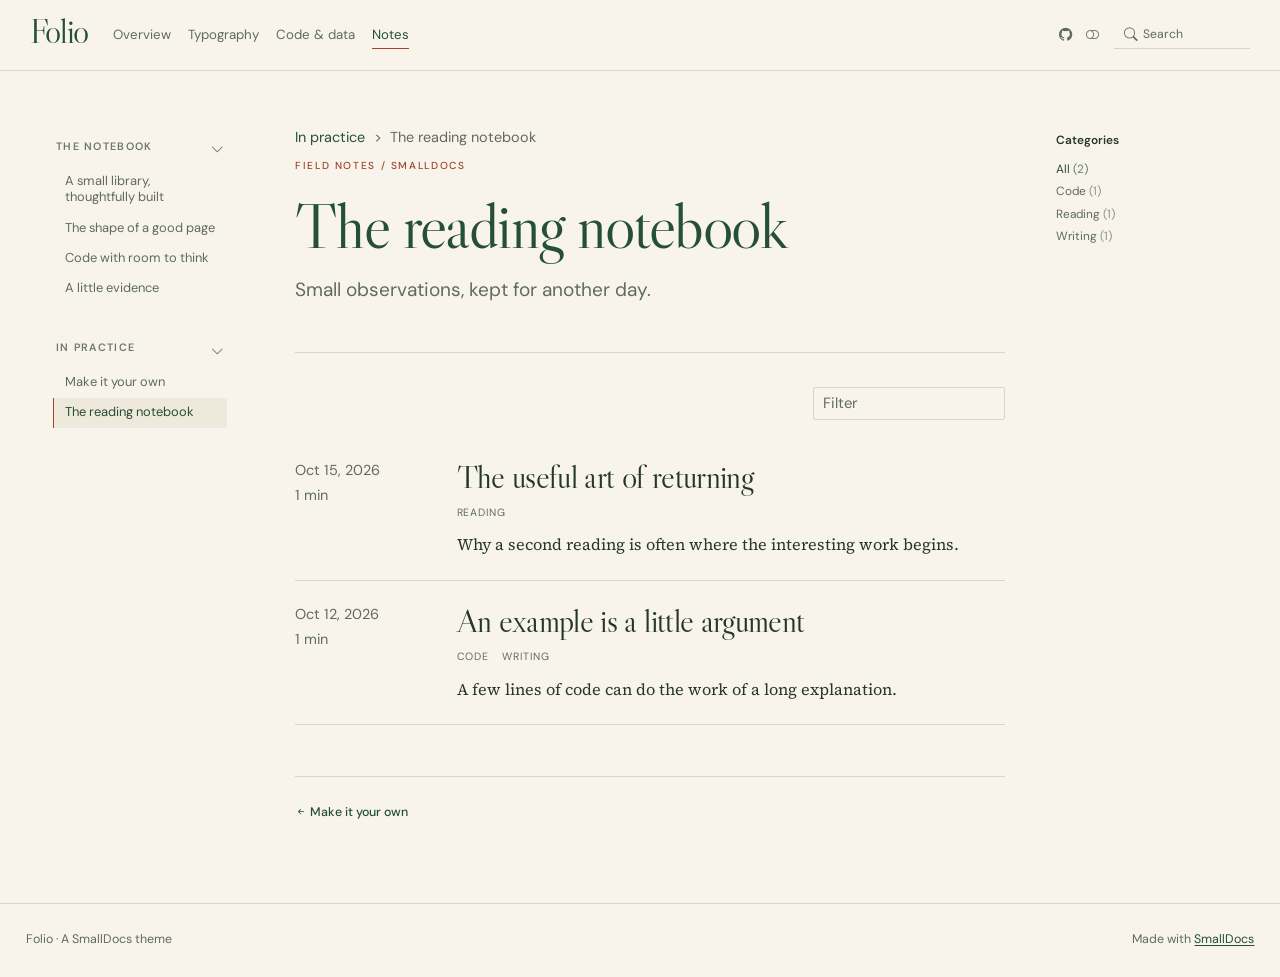
==== notes/index.html @ aefc09b0 "Build Folio example site" ====
<!doctype html><html lang="en"><head><meta charset="utf-8"><meta name="generator" content="smalldocs-0.3.1"><meta name="viewport" content="width=device-width, initial-scale=1.0, user-scalable=yes"><title>The reading notebook – Folio</title><link rel="icon" href="../site_libs/themes/folio/logo.svg"><link rel="stylesheet" href="../site_libs/themes/folio/folio.css" data-mode="light" class="quarto-color-scheme" id="quarto-bootstrap-light" media="not all and (prefers-color-scheme: dark)"><link rel="stylesheet" href="../site_libs/themes/folio/folio-dark.css" data-mode="dark" class="quarto-color-scheme quarto-color-alternate" id="quarto-bootstrap-dark" media="(prefers-color-scheme: dark)"><link rel="stylesheet" href="../site_libs/bootstrap-icons/bootstrap-icons.min.css"><link rel="stylesheet" href="../site_libs/smalldocs.css"><meta name="smalldocs:offset" content="../"><script src="../site_libs/bootstrap/bootstrap.bundle.min.js"></script><script src="../site_libs/fuse/fuse.min.js"></script><script src="../site_libs/smalldocs.js" defer></script><script>(function(){var d=document.documentElement,s=null;try{s=localStorage.getItem('smalldocs-scheme')}catch(e){}var alt=s?s==='alternate':!!(window.matchMedia&&matchMedia('(prefers-color-scheme: dark)').matches);var ls=document.querySelectorAll('link.quarto-color-scheme');if(alt)d.dataset.scheme='alternate';if(s)ls.forEach(function(l){var on=l.classList.contains('quarto-color-alternate')===alt;if(on)l.setAttribute('blocking','render');l.media=on?'all':'not all'});var on=ls[alt?1:0];if(on&&on.dataset.mode==='dark')d.classList.add('quarto-dark')})();</script></head><body class="nav-sidebar floating nav-fixed listing"><header id="quarto-header" class="headroom sticky-top"><nav class="navbar navbar-expand-lg sd-navbar-default"><div class="navbar-container container-fluid"><div class="navbar-brand-container mx-auto"><a class="navbar-brand" href="../index.html"><span class="navbar-title">Folio</span></a></div><button class="navbar-toggler" type="button" data-bs-toggle="collapse" data-bs-target="#navbarCollapse" aria-controls="navbarCollapse" aria-expanded="false" aria-label="Toggle navigation"><span class="navbar-toggler-icon"></span></button><div class="collapse navbar-collapse" id="navbarCollapse"><ul class="navbar-nav navbar-nav-scroll me-auto"><li class="nav-item"><a class="nav-link" href="../index.html"><span class="menu-text">Overview</span></a></li><li class="nav-item"><a class="nav-link" href="../pages/typography.html"><span class="menu-text">Typography</span></a></li><li class="nav-item"><a class="nav-link" href="../pages/code.html"><span class="menu-text">Code &amp; data</span></a></li><li class="nav-item"><a class="nav-link active" href="index.html" aria-current="page"><span class="menu-text">Notes</span></a></li></ul><ul class="navbar-nav navbar-nav-scroll ms-auto"><li class="nav-item compact"><a class="nav-link" href="https://github.com/rahuldave/smalldocs-folio" aria-label="github"><i class="bi bi-github" role="img"></i></a></li><li class="nav-item compact"><a class="quarto-color-scheme-toggle nav-link" href="" title="Toggle dark mode" onclick="window.smalldocsToggleScheme(); return false;"><i class="bi"></i></a></li></ul><div class="quarto-navbar-tools"><div class="smalldocs-search" id="quarto-search"><i class="bi bi-search" aria-hidden="true"></i><input type="search" class="form-control form-control-sm" placeholder="Search" aria-label="Search" autocomplete="off"><div class="smalldocs-search-results dropdown-menu"></div></div></div></div></div></nav><nav class="quarto-secondary-nav"><div class="container-fluid d-flex"><button type="button" class="quarto-btn-toggle btn" aria-controls="quarto-sidebar" aria-label="Toggle sidebar navigation"><i class="bi bi-layout-text-sidebar-reverse"></i></button><nav class="quarto-page-breadcrumbs" aria-label="breadcrumb"><ol class="breadcrumb"><li class="breadcrumb-item"><a href="../pages/install.html">In practice</a></li><li class="breadcrumb-item"><a href="index.html">The reading notebook</a></li></ol></nav></div></nav></header><div id="quarto-content" class="quarto-container page-columns page-rows-contents page-layout-article has-sidebar has-margin"><nav id="quarto-sidebar" class="sidebar collapse collapse-horizontal quarto-sidebar-collapse-item sidebar-navigation floating overflow-auto"><div class="sidebar-menu-container"><ul class="list-unstyled mt-1"><li class="sidebar-item sidebar-item-section"><div class="sidebar-item-container"><a class="sidebar-item-text sidebar-link text-start" data-bs-toggle="collapse" data-bs-target="#quarto-sidebar-section-1" role="navigation" aria-expanded="true"><span class="menu-text">The notebook</span></a><a class="sidebar-item-toggle text-start" data-bs-toggle="collapse" data-bs-target="#quarto-sidebar-section-1" role="navigation" aria-expanded="true" aria-label="Toggle section"><i class="bi bi-chevron-right ms-2"></i></a></div><ul id="quarto-sidebar-section-1" class="collapse list-unstyled sidebar-section depth1 show"><li class="sidebar-item"><div class="sidebar-item-container"><a href="../index.html" class="sidebar-item-text sidebar-link"><span class="menu-text">A small library, thoughtfully built</span></a></div></li><li class="sidebar-item"><div class="sidebar-item-container"><a href="../pages/typography.html" class="sidebar-item-text sidebar-link"><span class="menu-text">The shape of a good page</span></a></div></li><li class="sidebar-item"><div class="sidebar-item-container"><a href="../pages/code.html" class="sidebar-item-text sidebar-link"><span class="menu-text">Code with room to think</span></a></div></li><li class="sidebar-item"><div class="sidebar-item-container"><a href="../pages/figures.html" class="sidebar-item-text sidebar-link"><span class="menu-text">A little evidence</span></a></div></li></ul></li><li class="sidebar-item sidebar-item-section"><div class="sidebar-item-container"><a class="sidebar-item-text sidebar-link text-start" data-bs-toggle="collapse" data-bs-target="#quarto-sidebar-section-2" role="navigation" aria-expanded="true"><span class="menu-text">In practice</span></a><a class="sidebar-item-toggle text-start" data-bs-toggle="collapse" data-bs-target="#quarto-sidebar-section-2" role="navigation" aria-expanded="true" aria-label="Toggle section"><i class="bi bi-chevron-right ms-2"></i></a></div><ul id="quarto-sidebar-section-2" class="collapse list-unstyled sidebar-section depth1 show"><li class="sidebar-item"><div class="sidebar-item-container"><a href="../pages/install.html" class="sidebar-item-text sidebar-link"><span class="menu-text">Make it your own</span></a></div></li><li class="sidebar-item"><div class="sidebar-item-container"><a href="index.html" class="sidebar-item-text sidebar-link active" aria-current="page"><span class="menu-text">The reading notebook</span></a></div></li></ul></li></ul></div></nav><div id="quarto-sidebar-glass" class="quarto-sidebar-collapse-item"></div><div id="quarto-margin-sidebar" class="sidebar margin-sidebar"><div class="quarto-listing-category-title">Categories</div><div class="quarto-listing-category category-default"><div class="category" data-category="">All <span class=quarto-category-count>(2)</span></div><div class="category" data-category="Code">Code <span class=quarto-category-count>(1)</span></div><div class="category" data-category="Reading">Reading <span class=quarto-category-count>(1)</span></div><div class="category" data-category="Writing">Writing <span class=quarto-category-count>(1)</span></div></div></div><main class="content" id="quarto-document-content"><header id="title-block-header" class="quarto-title-block default"><nav class="quarto-page-breadcrumbs quarto-title-breadcrumbs d-none d-lg-block" aria-label="breadcrumb"><ol class="breadcrumb"><li class="breadcrumb-item"><a href="../pages/install.html">In practice</a></li><li class="breadcrumb-item"><a href="index.html">The reading notebook</a></li></ol></nav><div class="quarto-title"><h1 class="title">The reading notebook</h1><p class="subtitle lead">Small observations, kept for another day.</p></div><div class="quarto-title-meta"></div></header><div class="quarto-listing quarto-listing-container-default" id="listing-listing" data-page-size="50"><div class="listing-actions-group"><div class="quarto-listing-filter"><input type="search" class="form-control form-control-sm listing-filter" placeholder="Filter" aria-label="Filter listings"></div></div><div class="list quarto-listing-default"><div class="quarto-post image-right" data-index="0" data-categories="[&quot;Reading&quot;]" data-sort="{&quot;date&quot;: &quot;2026-10-15&quot;, &quot;title&quot;: &quot;the useful art of returning&quot;, &quot;filename&quot;: &quot;attention.qmd&quot;, &quot;file-modified&quot;: 1792173965.262601, &quot;reading-time&quot;: 59, &quot;word-count&quot;: 59}" data-text="the useful art of returning  why a second reading is often where the interesting work begins.  reading"><div class="metadata"><a href="attention.html" class="no-external"><div class="listing-date">Oct 15, 2026</div><div class="listing-reading-time">1 min</div></a></div><div class="body"><a href="attention.html" class="no-external"><h3 class="no-anchor listing-title">The useful art of returning</h3></a><div class="listing-categories"><div class="listing-category" data-category="Reading">Reading</div></div><div class="listing-description"><a href="attention.html" class="no-external">Why a second reading is often where the interesting work begins.</a></div></div></div><div class="quarto-post image-right" data-index="1" data-categories="[&quot;Code&quot;, &quot;Writing&quot;]" data-sort="{&quot;date&quot;: &quot;2026-10-12&quot;, &quot;title&quot;: &quot;an example is a little argument&quot;, &quot;filename&quot;: &quot;examples.qmd&quot;, &quot;file-modified&quot;: 1792173965.2630246, &quot;reading-time&quot;: 52, &quot;word-count&quot;: 52}" data-text="an example is a little argument  a few lines of code can do the work of a long explanation.  code writing"><div class="metadata"><a href="examples.html" class="no-external"><div class="listing-date">Oct 12, 2026</div><div class="listing-reading-time">1 min</div></a></div><div class="body"><a href="examples.html" class="no-external"><h3 class="no-anchor listing-title">An example is a little argument</h3></a><div class="listing-categories"><div class="listing-category" data-category="Code">Code</div><div class="listing-category" data-category="Writing">Writing</div></div><div class="listing-description"><a href="examples.html" class="no-external">A few lines of code can do the work of a long explanation.</a></div></div></div></div><div class="listing-no-matching d-none">No matching items</div><nav class="listing-pagination" aria-label="Pages"></nav></div><nav class="page-navigation"><div class="nav-page nav-page-previous"><a href="../pages/install.html" class="pagination-link"><i class="bi bi-arrow-left-short"></i> <span class="nav-page-text">Make it your own</span></a></div><div class="nav-page nav-page-next"></div></nav></main></div><footer class="footer"><div class="nav-footer"><div class="nav-footer-left">Folio · A SmallDocs theme</div><div class="nav-footer-center"></div><div class="nav-footer-right">Made with <a href="https://github.com/rahuldave/smalldocs">SmallDocs</a></div></div></footer><!-- Demo-only: allow direct links to the light and dark specimens. -->
<script>
document.addEventListener('DOMContentLoaded', () => {
  const desired = new URLSearchParams(location.search).get('mode');
  if (['light', 'dark'].includes(desired)) {
    if ((document.documentElement.dataset.scheme === 'alternate') !== (desired === 'dark')) window.smalldocsToggleScheme();
  }
});
</script>
</body></html>
---- site_libs/themes/folio/folio.css ----
@charset "UTF-8";/*!
 * Bootstrap  v5.3.8 (https://getbootstrap.com/)
 * Copyright 2011-2025 The Bootstrap Authors
 * Licensed under MIT (https://github.com/twbs/bootstrap/blob/main/LICENSE)
 */:root,[data-bs-theme=light]{--bs-blue:#0d6efd;--bs-indigo:#6610f2;--bs-purple:#6f42c1;--bs-pink:#d63384;--bs-red:#dc3545;--bs-orange:#fd7e14;--bs-yellow:#ffc107;--bs-green:#198754;--bs-teal:#20c997;--bs-cyan:#0dcaf0;--bs-black:#000;--bs-white:#fff;--bs-gray:#6c757d;--bs-gray-dark:#343a40;--bs-gray-100:#f8f9fa;--bs-gray-200:#e9ecef;--bs-gray-300:#dee2e6;--bs-gray-400:#ced4da;--bs-gray-500:#adb5bd;--bs-gray-600:#6c757d;--bs-gray-700:#495057;--bs-gray-800:#343a40;--bs-gray-900:#212529;--bs-primary:#0d6efd;--bs-secondary:#6c757d;--bs-success:#198754;--bs-info:#0dcaf0;--bs-warning:#ffc107;--bs-danger:#dc3545;--bs-light:#f8f9fa;--bs-dark:#212529;--bs-primary-rgb:13,110,253;--bs-secondary-rgb:108,117,125;--bs-success-rgb:25,135,84;--bs-info-rgb:13,202,240;--bs-warning-rgb:255,193,7;--bs-danger-rgb:220,53,69;--bs-light-rgb:248,249,250;--bs-dark-rgb:33,37,41;--bs-primary-text-emphasis:#052c65;--bs-secondary-text-emphasis:#2b2f32;--bs-success-text-emphasis:#0a3622;--bs-info-text-emphasis:#055160;--bs-warning-text-emphasis:#664d03;--bs-danger-text-emphasis:#58151c;--bs-light-text-emphasis:#495057;--bs-dark-text-emphasis:#495057;--bs-primary-bg-subtle:#cfe2ff;--bs-secondary-bg-subtle:#e2e3e5;--bs-success-bg-subtle:#d1e7dd;--bs-info-bg-subtle:#cff4fc;--bs-warning-bg-subtle:#fff3cd;--bs-danger-bg-subtle:#f8d7da;--bs-light-bg-subtle:#fcfcfd;--bs-dark-bg-subtle:#ced4da;--bs-primary-border-subtle:#9ec5fe;--bs-secondary-border-subtle:#c4c8cb;--bs-success-border-subtle:#a3cfbb;--bs-info-border-subtle:#9eeaf9;--bs-warning-border-subtle:#ffe69c;--bs-danger-border-subtle:#f1aeb5;--bs-light-border-subtle:#e9ecef;--bs-dark-border-subtle:#adb5bd;--bs-white-rgb:255,255,255;--bs-black-rgb:0,0,0;--bs-font-sans-serif:system-ui,-apple-system,"Segoe UI",Roboto,"Helvetica Neue","Noto Sans","Liberation Sans",Arial,sans-serif,"Apple Color Emoji","Segoe UI Emoji","Segoe UI Symbol","Noto Color Emoji";--bs-font-monospace:SFMono-Regular,Menlo,Monaco,Consolas,"Liberation Mono","Courier New",monospace;--bs-gradient:linear-gradient(180deg, rgba(255, 255, 255, 0.15), rgba(255, 255, 255, 0));--bs-body-font-family:var(--bs-font-sans-serif);--bs-body-font-size:1rem;--bs-body-font-weight:400;--bs-body-line-height:1.5;--bs-body-color:#212529;--bs-body-color-rgb:33,37,41;--bs-body-bg:#fff;--bs-body-bg-rgb:255,255,255;--bs-emphasis-color:#000;--bs-emphasis-color-rgb:0,0,0;--bs-secondary-color:rgba(33, 37, 41, 0.75);--bs-secondary-color-rgb:33,37,41;--bs-secondary-bg:#e9ecef;--bs-secondary-bg-rgb:233,236,239;--bs-tertiary-color:rgba(33, 37, 41, 0.5);--bs-tertiary-color-rgb:33,37,41;--bs-tertiary-bg:#f8f9fa;--bs-tertiary-bg-rgb:248,249,250;--bs-heading-color:inherit;--bs-link-color:#0d6efd;--bs-link-color-rgb:13,110,253;--bs-link-decoration:underline;--bs-link-hover-color:#0a58ca;--bs-link-hover-color-rgb:10,88,202;--bs-code-color:#d63384;--bs-highlight-color:#212529;--bs-highlight-bg:#fff3cd;--bs-border-width:1px;--bs-border-style:solid;--bs-border-color:#dee2e6;--bs-border-color-translucent:rgba(0, 0, 0, 0.175);--bs-border-radius:0.375rem;--bs-border-radius-sm:0.25rem;--bs-border-radius-lg:0.5rem;--bs-border-radius-xl:1rem;--bs-border-radius-xxl:2rem;--bs-border-radius-2xl:var(--bs-border-radius-xxl);--bs-border-radius-pill:50rem;--bs-box-shadow:0 0.5rem 1rem rgba(0, 0, 0, 0.15);--bs-box-shadow-sm:0 0.125rem 0.25rem rgba(0, 0, 0, 0.075);--bs-box-shadow-lg:0 1rem 3rem rgba(0, 0, 0, 0.175);--bs-box-shadow-inset:inset 0 1px 2px rgba(0, 0, 0, 0.075);--bs-focus-ring-width:0.25rem;--bs-focus-ring-opacity:0.25;--bs-focus-ring-color:rgba(13, 110, 253, 0.25);--bs-form-valid-color:#198754;--bs-form-valid-border-color:#198754;--bs-form-invalid-color:#dc3545;--bs-form-invalid-border-color:#dc3545}[data-bs-theme=dark]{color-scheme:dark;--bs-body-color:#dee2e6;--bs-body-color-rgb:222,226,230;--bs-body-bg:#212529;--bs-body-bg-rgb:33,37,41;--bs-emphasis-color:#fff;--bs-emphasis-color-rgb:255,255,255;--bs-secondary-color:rgba(222, 226, 230, 0.75);--bs-secondary-color-rgb:222,226,230;--bs-secondary-bg:#343a40;--bs-secondary-bg-rgb:52,58,64;--bs-tertiary-color:rgba(222, 226, 230, 0.5);--bs-tertiary-color-rgb:222,226,230;--bs-tertiary-bg:#2b3035;--bs-tertiary-bg-rgb:43,48,53;--bs-primary-text-emphasis:#6ea8fe;--bs-secondary-text-emphasis:#a7acb1;--bs-success-text-emphasis:#75b798;--bs-info-text-emphasis:#6edff6;--bs-warning-text-emphasis:#ffda6a;--bs-danger-text-emphasis:#ea868f;--bs-light-text-emphasis:#f8f9fa;--bs-dark-text-emphasis:#dee2e6;--bs-primary-bg-subtle:#031633;--bs-secondary-bg-subtle:#161719;--bs-success-bg-subtle:#051b11;--bs-info-bg-subtle:#032830;--bs-warning-bg-subtle:#332701;--bs-danger-bg-subtle:#2c0b0e;--bs-light-bg-subtle:#343a40;--bs-dark-bg-subtle:#1a1d20;--bs-primary-border-subtle:#084298;--bs-secondary-border-subtle:#41464b;--bs-success-border-subtle:#0f5132;--bs-info-border-subtle:#087990;--bs-warning-border-subtle:#997404;--bs-danger-border-subtle:#842029;--bs-light-border-subtle:#495057;--bs-dark-border-subtle:#343a40;--bs-heading-color:inherit;--bs-link-color:#6ea8fe;--bs-link-hover-color:#8bb9fe;--bs-link-color-rgb:110,168,254;--bs-link-hover-color-rgb:139,185,254;--bs-code-color:#e685b5;--bs-highlight-color:#dee2e6;--bs-highlight-bg:#664d03;--bs-border-color:#495057;--bs-border-color-translucent:rgba(255, 255, 255, 0.15);--bs-form-valid-color:#75b798;--bs-form-valid-border-color:#75b798;--bs-form-invalid-color:#ea868f;--bs-form-invalid-border-color:#ea868f}*,::after,::before{box-sizing:border-box}@media (prefers-reduced-motion:no-preference){:root{scroll-behavior:smooth}}body{margin:0;font-family:var(--bs-body-font-family);font-size:var(--bs-body-font-size);font-weight:var(--bs-body-font-weight);line-height:var(--bs-body-line-height);color:var(--bs-body-color);text-align:var(--bs-body-text-align);background-color:var(--bs-body-bg);-webkit-text-size-adjust:100%;-webkit-tap-highlight-color:transparent}hr{margin:1rem 0;color:inherit;border:0;border-top:var(--bs-border-width) solid;opacity:.25}.h1,.h2,.h3,.h4,.h5,.h6,h1,h2,h3,h4,h5,h6{margin-top:0;margin-bottom:.5rem;font-weight:500;line-height:1.2;color:var(--bs-heading-color)}.h1,h1{font-size:calc(1.375rem + 1.5vw)}@media (min-width:1200px){.h1,h1{font-size:2.5rem}}.h2,h2{font-size:calc(1.325rem + .9vw)}@media (min-width:1200px){.h2,h2{font-size:2rem}}.h3,h3{font-size:calc(1.3rem + .6vw)}@media (min-width:1200px){.h3,h3{font-size:1.75rem}}.h4,h4{font-size:calc(1.275rem + .3vw)}@media (min-width:1200px){.h4,h4{font-size:1.5rem}}.h5,h5{font-size:1.25rem}.h6,h6{font-size:1rem}p{margin-top:0;margin-bottom:1rem}abbr[title]{-webkit-text-decoration:underline dotted;text-decoration:underline dotted;cursor:help;-webkit-text-decoration-skip-ink:none;text-decoration-skip-ink:none}address{margin-bottom:1rem;font-style:normal;line-height:inherit}ol,ul{padding-left:2rem}dl,ol,ul{margin-top:0;margin-bottom:1rem}ol ol,ol ul,ul ol,ul ul{margin-bottom:0}dt{font-weight:700}dd{margin-bottom:.5rem;margin-left:0}blockquote{margin:0 0 1rem}b,strong{font-weight:bolder}.small,small{font-size:.875em}.mark,mark{padding:.1875em;color:var(--bs-highlight-color);background-color:var(--bs-highlight-bg)}sub,sup{position:relative;font-size:.75em;line-height:0;vertical-align:baseline}sub{bottom:-.25em}sup{top:-.5em}a{color:rgba(var(--bs-link-color-rgb),var(--bs-link-opacity,1));text-decoration:underline}a:hover{--bs-link-color-rgb:var(--bs-link-hover-color-rgb)}a:not([href]):not([class]),a:not([href]):not([class]):hover{color:inherit;text-decoration:none}code,kbd,pre,samp{font-family:var(--bs-font-monospace);font-size:1em}pre{display:block;margin-top:0;margin-bottom:1rem;overflow:auto;font-size:.875em}pre code{font-size:inherit;color:inherit;word-break:normal}code{font-size:.875em;color:var(--bs-code-color);word-wrap:break-word}a>code{color:inherit}kbd{padding:.1875rem .375rem;font-size:.875em;color:var(--bs-body-bg);background-color:var(--bs-body-color);border-radius:.25rem}kbd kbd{padding:0;font-size:1em}figure{margin:0 0 1rem}img,svg{vertical-align:middle}table{caption-side:bottom;border-collapse:collapse}caption{padding-top:.5rem;padding-bottom:.5rem;color:var(--bs-secondary-color);text-align:left}th{text-align:inherit;text-align:-webkit-match-parent}tbody,td,tfoot,th,thead,tr{border-color:inherit;border-style:solid;border-width:0}label{display:inline-block}button{border-radius:0}button:focus:not(:focus-visible){outline:0}button,input,optgroup,select,textarea{margin:0;font-family:inherit;font-size:inherit;line-height:inherit}button,select{text-transform:none}[role=button]{cursor:pointer}select{word-wrap:normal}select:disabled{opacity:1}[list]:not([type=date]):not([type=datetime-local]):not([type=month]):not([type=week]):not([type=time])::-webkit-calendar-picker-indicator{display:none!important}[type=button],[type=reset],[type=submit],button{-webkit-appearance:button}[type=button]:not(:disabled),[type=reset]:not(:disabled),[type=submit]:not(:disabled),button:not(:disabled){cursor:pointer}::-moz-focus-inner{padding:0;border-style:none}textarea{resize:vertical}fieldset{min-width:0;padding:0;margin:0;border:0}legend{float:left;width:100%;padding:0;margin-bottom:.5rem;line-height:inherit;font-size:calc(1.275rem + .3vw)}@media (min-width:1200px){legend{font-size:1.5rem}}legend+*{clear:left}::-webkit-datetime-edit-day-field,::-webkit-datetime-edit-fields-wrapper,::-webkit-datetime-edit-hour-field,::-webkit-datetime-edit-minute,::-webkit-datetime-edit-month-field,::-webkit-datetime-edit-text,::-webkit-datetime-edit-year-field{padding:0}::-webkit-inner-spin-button{height:auto}[type=search]{-webkit-appearance:textfield;outline-offset:-2px}[type=search]::-webkit-search-cancel-button{cursor:pointer;filter:grayscale(1)}::-webkit-search-decoration{-webkit-appearance:none}::-webkit-color-swatch-wrapper{padding:0}::-webkit-file-upload-button{font:inherit;-webkit-appearance:button}::file-selector-button{font:inherit;-webkit-appearance:button}output{display:inline-block}iframe{border:0}summary{display:list-item;cursor:pointer}progress{vertical-align:baseline}[hidden]{display:none!important}.lead{font-size:1.25rem;font-weight:300}.display-1{font-weight:300;line-height:1.2;font-size:calc(1.625rem + 4.5vw)}@media (min-width:1200px){.display-1{font-size:5rem}}.display-2{font-weight:300;line-height:1.2;font-size:calc(1.575rem + 3.9vw)}@media (min-width:1200px){.display-2{font-size:4.5rem}}.display-3{font-weight:300;line-height:1.2;font-size:calc(1.525rem + 3.3vw)}@media (min-width:1200px){.display-3{font-size:4rem}}.display-4{font-weight:300;line-height:1.2;font-size:calc(1.475rem + 2.7vw)}@media (min-width:1200px){.display-4{font-size:3.5rem}}.display-5{font-weight:300;line-height:1.2;font-size:calc(1.425rem + 2.1vw)}@media (min-width:1200px){.display-5{font-size:3rem}}.display-6{font-weight:300;line-height:1.2;font-size:calc(1.375rem + 1.5vw)}@media (min-width:1200px){.display-6{font-size:2.5rem}}.list-unstyled{padding-left:0;list-style:none}.list-inline{padding-left:0;list-style:none}.list-inline-item{display:inline-block}.list-inline-item:not(:last-child){margin-right:.5rem}.initialism{font-size:.875em;text-transform:uppercase}.blockquote{margin-bottom:1rem;font-size:1.25rem}.blockquote>:last-child{margin-bottom:0}.blockquote-footer{margin-top:-1rem;margin-bottom:1rem;font-size:.875em;color:#6c757d}.blockquote-footer::before{content:"— "}.img-fluid{max-width:100%;height:auto}.img-thumbnail{padding:.25rem;background-color:var(--bs-body-bg);border:var(--bs-border-width) solid var(--bs-border-color);border-radius:var(--bs-border-radius);max-width:100%;height:auto}.figure{display:inline-block}.figure-img{margin-bottom:.5rem;line-height:1}.figure-caption{font-size:.875em;color:var(--bs-secondary-color)}.container,.container-fluid,.container-lg,.container-md,.container-sm,.container-xl,.container-xxl{--bs-gutter-x:1.5rem;--bs-gutter-y:0;width:100%;padding-right:calc(var(--bs-gutter-x) * .5);padding-left:calc(var(--bs-gutter-x) * .5);margin-right:auto;margin-left:auto}@media (min-width:576px){.container,.container-sm{max-width:540px}}@media (min-width:768px){.container,.container-md,.container-sm{max-width:720px}}@media (min-width:992px){.container,.container-lg,.container-md,.container-sm{max-width:960px}}@media (min-width:1200px){.container,.container-lg,.container-md,.container-sm,.container-xl{max-width:1140px}}@media (min-width:1400px){.container,.container-lg,.container-md,.container-sm,.container-xl,.container-xxl{max-width:1320px}}:root{--bs-breakpoint-xs:0;--bs-breakpoint-sm:576px;--bs-breakpoint-md:768px;--bs-breakpoint-lg:992px;--bs-breakpoint-xl:1200px;--bs-breakpoint-xxl:1400px}.row{--bs-gutter-x:1.5rem;--bs-gutter-y:0;display:flex;flex-wrap:wrap;margin-top:calc(-1 * var(--bs-gutter-y));margin-right:calc(-.5 * var(--bs-gutter-x));margin-left:calc(-.5 * var(--bs-gutter-x))}.row>*{flex-shrink:0;width:100%;max-width:100%;padding-right:calc(var(--bs-gutter-x) * .5);padding-left:calc(var(--bs-gutter-x) * .5);margin-top:var(--bs-gutter-y)}.col{flex:1 0 0}.row-cols-auto>*{flex:0 0 auto;width:auto}.row-cols-1>*{flex:0 0 auto;width:100%}.row-cols-2>*{flex:0 0 auto;width:50%}.row-cols-3>*{flex:0 0 auto;width:33.33333333%}.row-cols-4>*{flex:0 0 auto;width:25%}.row-cols-5>*{flex:0 0 auto;width:20%}.row-cols-6>*{flex:0 0 auto;width:16.66666667%}.col-auto{flex:0 0 auto;width:auto}.col-1{flex:0 0 auto;width:8.33333333%}.col-2{flex:0 0 auto;width:16.66666667%}.col-3{flex:0 0 auto;width:25%}.col-4{flex:0 0 auto;width:33.33333333%}.col-5{flex:0 0 auto;width:41.66666667%}.col-6{flex:0 0 auto;width:50%}.col-7{flex:0 0 auto;width:58.33333333%}.col-8{flex:0 0 auto;width:66.66666667%}.col-9{flex:0 0 auto;width:75%}.col-10{flex:0 0 auto;width:83.33333333%}.col-11{flex:0 0 auto;width:91.66666667%}.col-12{flex:0 0 auto;width:100%}.offset-1{margin-left:8.33333333%}.offset-2{margin-left:16.66666667%}.offset-3{margin-left:25%}.offset-4{margin-left:33.33333333%}.offset-5{margin-left:41.66666667%}.offset-6{margin-left:50%}.offset-7{margin-left:58.33333333%}.offset-8{margin-left:66.66666667%}.offset-9{margin-left:75%}.offset-10{margin-left:83.33333333%}.offset-11{margin-left:91.66666667%}.g-0,.gx-0{--bs-gutter-x:0}.g-0,.gy-0{--bs-gutter-y:0}.g-1,.gx-1{--bs-gutter-x:0.25rem}.g-1,.gy-1{--bs-gutter-y:0.25rem}.g-2,.gx-2{--bs-gutter-x:0.5rem}.g-2,.gy-2{--bs-gutter-y:0.5rem}.g-3,.gx-3{--bs-gutter-x:1rem}.g-3,.gy-3{--bs-gutter-y:1rem}.g-4,.gx-4{--bs-gutter-x:1.5rem}.g-4,.gy-4{--bs-gutter-y:1.5rem}.g-5,.gx-5{--bs-gutter-x:3rem}.g-5,.gy-5{--bs-gutter-y:3rem}@media (min-width:576px){.col-sm{flex:1 0 0}.row-cols-sm-auto>*{flex:0 0 auto;width:auto}.row-cols-sm-1>*{flex:0 0 auto;width:100%}.row-cols-sm-2>*{flex:0 0 auto;width:50%}.row-cols-sm-3>*{flex:0 0 auto;width:33.33333333%}.row-cols-sm-4>*{flex:0 0 auto;width:25%}.row-cols-sm-5>*{flex:0 0 auto;width:20%}.row-cols-sm-6>*{flex:0 0 auto;width:16.66666667%}.col-sm-auto{flex:0 0 auto;width:auto}.col-sm-1{flex:0 0 auto;width:8.33333333%}.col-sm-2{flex:0 0 auto;width:16.66666667%}.col-sm-3{flex:0 0 auto;width:25%}.col-sm-4{flex:0 0 auto;width:33.33333333%}.col-sm-5{flex:0 0 auto;width:41.66666667%}.col-sm-6{flex:0 0 auto;width:50%}.col-sm-7{flex:0 0 auto;width:58.33333333%}.col-sm-8{flex:0 0 auto;width:66.66666667%}.col-sm-9{flex:0 0 auto;width:75%}.col-sm-10{flex:0 0 auto;width:83.33333333%}.col-sm-11{flex:0 0 auto;width:91.66666667%}.col-sm-12{flex:0 0 auto;width:100%}.offset-sm-0{margin-left:0}.offset-sm-1{margin-left:8.33333333%}.offset-sm-2{margin-left:16.66666667%}.offset-sm-3{margin-left:25%}.offset-sm-4{margin-left:33.33333333%}.offset-sm-5{margin-left:41.66666667%}.offset-sm-6{margin-left:50%}.offset-sm-7{margin-left:58.33333333%}.offset-sm-8{margin-left:66.66666667%}.offset-sm-9{margin-left:75%}.offset-sm-10{margin-left:83.33333333%}.offset-sm-11{margin-left:91.66666667%}.g-sm-0,.gx-sm-0{--bs-gutter-x:0}.g-sm-0,.gy-sm-0{--bs-gutter-y:0}.g-sm-1,.gx-sm-1{--bs-gutter-x:0.25rem}.g-sm-1,.gy-sm-1{--bs-gutter-y:0.25rem}.g-sm-2,.gx-sm-2{--bs-gutter-x:0.5rem}.g-sm-2,.gy-sm-2{--bs-gutter-y:0.5rem}.g-sm-3,.gx-sm-3{--bs-gutter-x:1rem}.g-sm-3,.gy-sm-3{--bs-gutter-y:1rem}.g-sm-4,.gx-sm-4{--bs-gutter-x:1.5rem}.g-sm-4,.gy-sm-4{--bs-gutter-y:1.5rem}.g-sm-5,.gx-sm-5{--bs-gutter-x:3rem}.g-sm-5,.gy-sm-5{--bs-gutter-y:3rem}}@media (min-width:768px){.col-md{flex:1 0 0}.row-cols-md-auto>*{flex:0 0 auto;width:auto}.row-cols-md-1>*{flex:0 0 auto;width:100%}.row-cols-md-2>*{flex:0 0 auto;width:50%}.row-cols-md-3>*{flex:0 0 auto;width:33.33333333%}.row-cols-md-4>*{flex:0 0 auto;width:25%}.row-cols-md-5>*{flex:0 0 auto;width:20%}.row-cols-md-6>*{flex:0 0 auto;width:16.66666667%}.col-md-auto{flex:0 0 auto;width:auto}.col-md-1{flex:0 0 auto;width:8.33333333%}.col-md-2{flex:0 0 auto;width:16.66666667%}.col-md-3{flex:0 0 auto;width:25%}.col-md-4{flex:0 0 auto;width:33.33333333%}.col-md-5{flex:0 0 auto;width:41.66666667%}.col-md-6{flex:0 0 auto;width:50%}.col-md-7{flex:0 0 auto;width:58.33333333%}.col-md-8{flex:0 0 auto;width:66.66666667%}.col-md-9{flex:0 0 auto;width:75%}.col-md-10{flex:0 0 auto;width:83.33333333%}.col-md-11{flex:0 0 auto;width:91.66666667%}.col-md-12{flex:0 0 auto;width:100%}.offset-md-0{margin-left:0}.offset-md-1{margin-left:8.33333333%}.offset-md-2{margin-left:16.66666667%}.offset-md-3{margin-left:25%}.offset-md-4{margin-left:33.33333333%}.offset-md-5{margin-left:41.66666667%}.offset-md-6{margin-left:50%}.offset-md-7{margin-left:58.33333333%}.offset-md-8{margin-left:66.66666667%}.offset-md-9{margin-left:75%}.offset-md-10{margin-left:83.33333333%}.offset-md-11{margin-left:91.66666667%}.g-md-0,.gx-md-0{--bs-gutter-x:0}.g-md-0,.gy-md-0{--bs-gutter-y:0}.g-md-1,.gx-md-1{--bs-gutter-x:0.25rem}.g-md-1,.gy-md-1{--bs-gutter-y:0.25rem}.g-md-2,.gx-md-2{--bs-gutter-x:0.5rem}.g-md-2,.gy-md-2{--bs-gutter-y:0.5rem}.g-md-3,.gx-md-3{--bs-gutter-x:1rem}.g-md-3,.gy-md-3{--bs-gutter-y:1rem}.g-md-4,.gx-md-4{--bs-gutter-x:1.5rem}.g-md-4,.gy-md-4{--bs-gutter-y:1.5rem}.g-md-5,.gx-md-5{--bs-gutter-x:3rem}.g-md-5,.gy-md-5{--bs-gutter-y:3rem}}@media (min-width:992px){.col-lg{flex:1 0 0}.row-cols-lg-auto>*{flex:0 0 auto;width:auto}.row-cols-lg-1>*{flex:0 0 auto;width:100%}.row-cols-lg-2>*{flex:0 0 auto;width:50%}.row-cols-lg-3>*{flex:0 0 auto;width:33.33333333%}.row-cols-lg-4>*{flex:0 0 auto;width:25%}.row-cols-lg-5>*{flex:0 0 auto;width:20%}.row-cols-lg-6>*{flex:0 0 auto;width:16.66666667%}.col-lg-auto{flex:0 0 auto;width:auto}.col-lg-1{flex:0 0 auto;width:8.33333333%}.col-lg-2{flex:0 0 auto;width:16.66666667%}.col-lg-3{flex:0 0 auto;width:25%}.col-lg-4{flex:0 0 auto;width:33.33333333%}.col-lg-5{flex:0 0 auto;width:41.66666667%}.col-lg-6{flex:0 0 auto;width:50%}.col-lg-7{flex:0 0 auto;width:58.33333333%}.col-lg-8{flex:0 0 auto;width:66.66666667%}.col-lg-9{flex:0 0 auto;width:75%}.col-lg-10{flex:0 0 auto;width:83.33333333%}.col-lg-11{flex:0 0 auto;width:91.66666667%}.col-lg-12{flex:0 0 auto;width:100%}.offset-lg-0{margin-left:0}.offset-lg-1{margin-left:8.33333333%}.offset-lg-2{margin-left:16.66666667%}.offset-lg-3{margin-left:25%}.offset-lg-4{margin-left:33.33333333%}.offset-lg-5{margin-left:41.66666667%}.offset-lg-6{margin-left:50%}.offset-lg-7{margin-left:58.33333333%}.offset-lg-8{margin-left:66.66666667%}.offset-lg-9{margin-left:75%}.offset-lg-10{margin-left:83.33333333%}.offset-lg-11{margin-left:91.66666667%}.g-lg-0,.gx-lg-0{--bs-gutter-x:0}.g-lg-0,.gy-lg-0{--bs-gutter-y:0}.g-lg-1,.gx-lg-1{--bs-gutter-x:0.25rem}.g-lg-1,.gy-lg-1{--bs-gutter-y:0.25rem}.g-lg-2,.gx-lg-2{--bs-gutter-x:0.5rem}.g-lg-2,.gy-lg-2{--bs-gutter-y:0.5rem}.g-lg-3,.gx-lg-3{--bs-gutter-x:1rem}.g-lg-3,.gy-lg-3{--bs-gutter-y:1rem}.g-lg-4,.gx-lg-4{--bs-gutter-x:1.5rem}.g-lg-4,.gy-lg-4{--bs-gutter-y:1.5rem}.g-lg-5,.gx-lg-5{--bs-gutter-x:3rem}.g-lg-5,.gy-lg-5{--bs-gutter-y:3rem}}@media (min-width:1200px){.col-xl{flex:1 0 0}.row-cols-xl-auto>*{flex:0 0 auto;width:auto}.row-cols-xl-1>*{flex:0 0 auto;width:100%}.row-cols-xl-2>*{flex:0 0 auto;width:50%}.row-cols-xl-3>*{flex:0 0 auto;width:33.33333333%}.row-cols-xl-4>*{flex:0 0 auto;width:25%}.row-cols-xl-5>*{flex:0 0 auto;width:20%}.row-cols-xl-6>*{flex:0 0 auto;width:16.66666667%}.col-xl-auto{flex:0 0 auto;width:auto}.col-xl-1{flex:0 0 auto;width:8.33333333%}.col-xl-2{flex:0 0 auto;width:16.66666667%}.col-xl-3{flex:0 0 auto;width:25%}.col-xl-4{flex:0 0 auto;width:33.33333333%}.col-xl-5{flex:0 0 auto;width:41.66666667%}.col-xl-6{flex:0 0 auto;width:50%}.col-xl-7{flex:0 0 auto;width:58.33333333%}.col-xl-8{flex:0 0 auto;width:66.66666667%}.col-xl-9{flex:0 0 auto;width:75%}.col-xl-10{flex:0 0 auto;width:83.33333333%}.col-xl-11{flex:0 0 auto;width:91.66666667%}.col-xl-12{flex:0 0 auto;width:100%}.offset-xl-0{margin-left:0}.offset-xl-1{margin-left:8.33333333%}.offset-xl-2{margin-left:16.66666667%}.offset-xl-3{margin-left:25%}.offset-xl-4{margin-left:33.33333333%}.offset-xl-5{margin-left:41.66666667%}.offset-xl-6{margin-left:50%}.offset-xl-7{margin-left:58.33333333%}.offset-xl-8{margin-left:66.66666667%}.offset-xl-9{margin-left:75%}.offset-xl-10{margin-left:83.33333333%}.offset-xl-11{margin-left:91.66666667%}.g-xl-0,.gx-xl-0{--bs-gutter-x:0}.g-xl-0,.gy-xl-0{--bs-gutter-y:0}.g-xl-1,.gx-xl-1{--bs-gutter-x:0.25rem}.g-xl-1,.gy-xl-1{--bs-gutter-y:0.25rem}.g-xl-2,.gx-xl-2{--bs-gutter-x:0.5rem}.g-xl-2,.gy-xl-2{--bs-gutter-y:0.5rem}.g-xl-3,.gx-xl-3{--bs-gutter-x:1rem}.g-xl-3,.gy-xl-3{--bs-gutter-y:1rem}.g-xl-4,.gx-xl-4{--bs-gutter-x:1.5rem}.g-xl-4,.gy-xl-4{--bs-gutter-y:1.5rem}.g-xl-5,.gx-xl-5{--bs-gutter-x:3rem}.g-xl-5,.gy-xl-5{--bs-gutter-y:3rem}}@media (min-width:1400px){.col-xxl{flex:1 0 0}.row-cols-xxl-auto>*{flex:0 0 auto;width:auto}.row-cols-xxl-1>*{flex:0 0 auto;width:100%}.row-cols-xxl-2>*{flex:0 0 auto;width:50%}.row-cols-xxl-3>*{flex:0 0 auto;width:33.33333333%}.row-cols-xxl-4>*{flex:0 0 auto;width:25%}.row-cols-xxl-5>*{flex:0 0 auto;width:20%}.row-cols-xxl-6>*{flex:0 0 auto;width:16.66666667%}.col-xxl-auto{flex:0 0 auto;width:auto}.col-xxl-1{flex:0 0 auto;width:8.33333333%}.col-xxl-2{flex:0 0 auto;width:16.66666667%}.col-xxl-3{flex:0 0 auto;width:25%}.col-xxl-4{flex:0 0 auto;width:33.33333333%}.col-xxl-5{flex:0 0 auto;width:41.66666667%}.col-xxl-6{flex:0 0 auto;width:50%}.col-xxl-7{flex:0 0 auto;width:58.33333333%}.col-xxl-8{flex:0 0 auto;width:66.66666667%}.col-xxl-9{flex:0 0 auto;width:75%}.col-xxl-10{flex:0 0 auto;width:83.33333333%}.col-xxl-11{flex:0 0 auto;width:91.66666667%}.col-xxl-12{flex:0 0 auto;width:100%}.offset-xxl-0{margin-left:0}.offset-xxl-1{margin-left:8.33333333%}.offset-xxl-2{margin-left:16.66666667%}.offset-xxl-3{margin-left:25%}.offset-xxl-4{margin-left:33.33333333%}.offset-xxl-5{margin-left:41.66666667%}.offset-xxl-6{margin-left:50%}.offset-xxl-7{margin-left:58.33333333%}.offset-xxl-8{margin-left:66.66666667%}.offset-xxl-9{margin-left:75%}.offset-xxl-10{margin-left:83.33333333%}.offset-xxl-11{margin-left:91.66666667%}.g-xxl-0,.gx-xxl-0{--bs-gutter-x:0}.g-xxl-0,.gy-xxl-0{--bs-gutter-y:0}.g-xxl-1,.gx-xxl-1{--bs-gutter-x:0.25rem}.g-xxl-1,.gy-xxl-1{--bs-gutter-y:0.25rem}.g-xxl-2,.gx-xxl-2{--bs-gutter-x:0.5rem}.g-xxl-2,.gy-xxl-2{--bs-gutter-y:0.5rem}.g-xxl-3,.gx-xxl-3{--bs-gutter-x:1rem}.g-xxl-3,.gy-xxl-3{--bs-gutter-y:1rem}.g-xxl-4,.gx-xxl-4{--bs-gutter-x:1.5rem}.g-xxl-4,.gy-xxl-4{--bs-gutter-y:1.5rem}.g-xxl-5,.gx-xxl-5{--bs-gutter-x:3rem}.g-xxl-5,.gy-xxl-5{--bs-gutter-y:3rem}}.table{--bs-table-color-type:initial;--bs-table-bg-type:initial;--bs-table-color-state:initial;--bs-table-bg-state:initial;--bs-table-color:var(--bs-emphasis-color);--bs-table-bg:var(--bs-body-bg);--bs-table-border-color:var(--bs-border-color);--bs-table-accent-bg:transparent;--bs-table-striped-color:var(--bs-emphasis-color);--bs-table-striped-bg:rgba(var(--bs-emphasis-color-rgb), 0.05);--bs-table-active-color:var(--bs-emphasis-color);--bs-table-active-bg:rgba(var(--bs-emphasis-color-rgb), 0.1);--bs-table-hover-color:var(--bs-emphasis-color);--bs-table-hover-bg:rgba(var(--bs-emphasis-color-rgb), 0.075);width:100%;margin-bottom:1rem;vertical-align:top;border-color:var(--bs-table-border-color)}.table>:not(caption)>*>*{padding:.5rem .5rem;color:var(--bs-table-color-state,var(--bs-table-color-type,var(--bs-table-color)));background-color:var(--bs-table-bg);border-bottom-width:var(--bs-border-width);box-shadow:inset 0 0 0 9999px var(--bs-table-bg-state,var(--bs-table-bg-type,var(--bs-table-accent-bg)))}.table>tbody{vertical-align:inherit}.table>thead{vertical-align:bottom}.table-group-divider{border-top:calc(var(--bs-border-width) * 2) solid currentcolor}.caption-top{caption-side:top}.table-sm>:not(caption)>*>*{padding:.25rem .25rem}.table-bordered>:not(caption)>*{border-width:var(--bs-border-width) 0}.table-bordered>:not(caption)>*>*{border-width:0 var(--bs-border-width)}.table-borderless>:not(caption)>*>*{border-bottom-width:0}.table-borderless>:not(:first-child){border-top-width:0}.table-striped>tbody>tr:nth-of-type(odd)>*{--bs-table-color-type:var(--bs-table-striped-color);--bs-table-bg-type:var(--bs-table-striped-bg)}.table-striped-columns>:not(caption)>tr>:nth-child(2n){--bs-table-color-type:var(--bs-table-striped-color);--bs-table-bg-type:var(--bs-table-striped-bg)}.table-active{--bs-table-color-state:var(--bs-table-active-color);--bs-table-bg-state:var(--bs-table-active-bg)}.table-hover>tbody>tr:hover>*{--bs-table-color-state:var(--bs-table-hover-color);--bs-table-bg-state:var(--bs-table-hover-bg)}.table-primary{--bs-table-color:#000;--bs-table-bg:#cfe2ff;--bs-table-border-color:#a6b5cc;--bs-table-striped-bg:#c5d7f2;--bs-table-striped-color:#000;--bs-table-active-bg:#bacbe6;--bs-table-active-color:#000;--bs-table-hover-bg:#bfd1ec;--bs-table-hover-color:#000;color:var(--bs-table-color);border-color:var(--bs-table-border-color)}.table-secondary{--bs-table-color:#000;--bs-table-bg:#e2e3e5;--bs-table-border-color:#b5b6b7;--bs-table-striped-bg:#d7d8da;--bs-table-striped-color:#000;--bs-table-active-bg:#cbccce;--bs-table-active-color:#000;--bs-table-hover-bg:#d1d2d4;--bs-table-hover-color:#000;color:var(--bs-table-color);border-color:var(--bs-table-border-color)}.table-success{--bs-table-color:#000;--bs-table-bg:#d1e7dd;--bs-table-border-color:#a7b9b1;--bs-table-striped-bg:#c7dbd2;--bs-table-striped-color:#000;--bs-table-active-bg:#bcd0c7;--bs-table-active-color:#000;--bs-table-hover-bg:#c1d6cc;--bs-table-hover-color:#000;color:var(--bs-table-color);border-color:var(--bs-table-border-color)}.table-info{--bs-table-color:#000;--bs-table-bg:#cff4fc;--bs-table-border-color:#a6c3ca;--bs-table-striped-bg:#c5e8ef;--bs-table-striped-color:#000;--bs-table-active-bg:#badce3;--bs-table-active-color:#000;--bs-table-hover-bg:#bfe2e9;--bs-table-hover-color:#000;color:var(--bs-table-color);border-color:var(--bs-table-border-color)}.table-warning{--bs-table-color:#000;--bs-table-bg:#fff3cd;--bs-table-border-color:#ccc2a4;--bs-table-striped-bg:#f2e7c3;--bs-table-striped-color:#000;--bs-table-active-bg:#e6dbb9;--bs-table-active-color:#000;--bs-table-hover-bg:#ece1be;--bs-table-hover-color:#000;color:var(--bs-table-color);border-color:var(--bs-table-border-color)}.table-danger{--bs-table-color:#000;--bs-table-bg:#f8d7da;--bs-table-border-color:#c6acae;--bs-table-striped-bg:#eccccf;--bs-table-striped-color:#000;--bs-table-active-bg:#dfc2c4;--bs-table-active-color:#000;--bs-table-hover-bg:#e5c7ca;--bs-table-hover-color:#000;color:var(--bs-table-color);border-color:var(--bs-table-border-color)}.table-light{--bs-table-color:#000;--bs-table-bg:#f8f9fa;--bs-table-border-color:#c6c7c8;--bs-table-striped-bg:#ecedee;--bs-table-striped-color:#000;--bs-table-active-bg:#dfe0e1;--bs-table-active-color:#000;--bs-table-hover-bg:#e5e6e7;--bs-table-hover-color:#000;color:var(--bs-table-color);border-color:var(--bs-table-border-color)}.table-dark{--bs-table-color:#fff;--bs-table-bg:#212529;--bs-table-border-color:#4d5154;--bs-table-striped-bg:#2c3034;--bs-table-striped-color:#fff;--bs-table-active-bg:#373b3e;--bs-table-active-color:#fff;--bs-table-hover-bg:#323539;--bs-table-hover-color:#fff;color:var(--bs-table-color);border-color:var(--bs-table-border-color)}.table-responsive{overflow-x:auto;-webkit-overflow-scrolling:touch}@media (max-width:575.98px){.table-responsive-sm{overflow-x:auto;-webkit-overflow-scrolling:touch}}@media (max-width:767.98px){.table-responsive-md{overflow-x:auto;-webkit-overflow-scrolling:touch}}@media (max-width:991.98px){.table-responsive-lg{overflow-x:auto;-webkit-overflow-scrolling:touch}}@media (max-width:1199.98px){.table-responsive-xl{overflow-x:auto;-webkit-overflow-scrolling:touch}}@media (max-width:1399.98px){.table-responsive-xxl{overflow-x:auto;-webkit-overflow-scrolling:touch}}.form-label{margin-bottom:.5rem}.col-form-label{padding-top:calc(.375rem + var(--bs-border-width));padding-bottom:calc(.375rem + var(--bs-border-width));margin-bottom:0;font-size:inherit;line-height:1.5}.col-form-label-lg{padding-top:calc(.5rem + var(--bs-border-width));padding-bottom:calc(.5rem + var(--bs-border-width));font-size:1.25rem}.col-form-label-sm{padding-top:calc(.25rem + var(--bs-border-width));padding-bottom:calc(.25rem + var(--bs-border-width));font-size:.875rem}.form-text{margin-top:.25rem;font-size:.875em;color:var(--bs-secondary-color)}.form-control{display:block;width:100%;padding:.375rem .75rem;font-size:1rem;font-weight:400;line-height:1.5;color:var(--bs-body-color);-webkit-appearance:none;-moz-appearance:none;appearance:none;background-color:var(--bs-body-bg);background-clip:padding-box;border:var(--bs-border-width) solid var(--bs-border-color);border-radius:var(--bs-border-radius);transition:border-color .15s ease-in-out,box-shadow .15s ease-in-out}@media (prefers-reduced-motion:reduce){.form-control{transition:none}}.form-control[type=file]{overflow:hidden}.form-control[type=file]:not(:disabled):not([readonly]){cursor:pointer}.form-control:focus{color:var(--bs-body-color);background-color:var(--bs-body-bg);border-color:#86b7fe;outline:0;box-shadow:0 0 0 .25rem rgba(13,110,253,.25)}.form-control::-webkit-date-and-time-value{min-width:85px;height:1.5em;margin:0}.form-control::-webkit-datetime-edit{display:block;padding:0}.form-control::placeholder{color:var(--bs-secondary-color);opacity:1}.form-control:disabled{background-color:var(--bs-secondary-bg);opacity:1}.form-control::-webkit-file-upload-button{padding:.375rem .75rem;margin:-.375rem -.75rem;-webkit-margin-end:.75rem;margin-inline-end:.75rem;color:var(--bs-body-color);background-color:var(--bs-tertiary-bg);pointer-events:none;border-color:inherit;border-style:solid;border-width:0;border-inline-end-width:var(--bs-border-width);border-radius:0;-webkit-transition:color .15s ease-in-out,background-color .15s ease-in-out,border-color .15s ease-in-out,box-shadow .15s ease-in-out;transition:color .15s ease-in-out,background-color .15s ease-in-out,border-color .15s ease-in-out,box-shadow .15s ease-in-out}.form-control::file-selector-button{padding:.375rem .75rem;margin:-.375rem -.75rem;-webkit-margin-end:.75rem;margin-inline-end:.75rem;color:var(--bs-body-color);background-color:var(--bs-tertiary-bg);pointer-events:none;border-color:inherit;border-style:solid;border-width:0;border-inline-end-width:var(--bs-border-width);border-radius:0;transition:color .15s ease-in-out,background-color .15s ease-in-out,border-color .15s ease-in-out,box-shadow .15s ease-in-out}@media (prefers-reduced-motion:reduce){.form-control::-webkit-file-upload-button{-webkit-transition:none;transition:none}.form-control::file-selector-button{transition:none}}.form-control:hover:not(:disabled):not([readonly])::-webkit-file-upload-button{background-color:var(--bs-secondary-bg)}.form-control:hover:not(:disabled):not([readonly])::file-selector-button{background-color:var(--bs-secondary-bg)}.form-control-plaintext{display:block;width:100%;padding:.375rem 0;margin-bottom:0;line-height:1.5;color:var(--bs-body-color);background-color:transparent;border:solid transparent;border-width:var(--bs-border-width) 0}.form-control-plaintext:focus{outline:0}.form-control-plaintext.form-control-lg,.form-control-plaintext.form-control-sm{padding-right:0;padding-left:0}.form-control-sm{min-height:calc(1.5em + .5rem + calc(var(--bs-border-width) * 2));padding:.25rem .5rem;font-size:.875rem;border-radius:var(--bs-border-radius-sm)}.form-control-sm::-webkit-file-upload-button{padding:.25rem .5rem;margin:-.25rem -.5rem;-webkit-margin-end:.5rem;margin-inline-end:.5rem}.form-control-sm::file-selector-button{padding:.25rem .5rem;margin:-.25rem -.5rem;-webkit-margin-end:.5rem;margin-inline-end:.5rem}.form-control-lg{min-height:calc(1.5em + 1rem + calc(var(--bs-border-width) * 2));padding:.5rem 1rem;font-size:1.25rem;border-radius:var(--bs-border-radius-lg)}.form-control-lg::-webkit-file-upload-button{padding:.5rem 1rem;margin:-.5rem -1rem;-webkit-margin-end:1rem;margin-inline-end:1rem}.form-control-lg::file-selector-button{padding:.5rem 1rem;margin:-.5rem -1rem;-webkit-margin-end:1rem;margin-inline-end:1rem}textarea.form-control{min-height:calc(1.5em + .75rem + calc(var(--bs-border-width) * 2))}textarea.form-control-sm{min-height:calc(1.5em + .5rem + calc(var(--bs-border-width) * 2))}textarea.form-control-lg{min-height:calc(1.5em + 1rem + calc(var(--bs-border-width) * 2))}.form-control-color{width:3rem;height:calc(1.5em + .75rem + calc(var(--bs-border-width) * 2));padding:.375rem}.form-control-color:not(:disabled):not([readonly]){cursor:pointer}.form-control-color::-moz-color-swatch{border:0!important;border-radius:var(--bs-border-radius)}.form-control-color::-webkit-color-swatch{border:0!important;border-radius:var(--bs-border-radius)}.form-control-color.form-control-sm{height:calc(1.5em + .5rem + calc(var(--bs-border-width) * 2))}.form-control-color.form-control-lg{height:calc(1.5em + 1rem + calc(var(--bs-border-width) * 2))}.form-select{--bs-form-select-bg-img:url("data:image/svg+xml,%3csvg xmlns='http://www.w3.org/2000/svg' viewBox='0 0 16 16'%3e%3cpath fill='none' stroke='%23343a40' stroke-linecap='round' stroke-linejoin='round' stroke-width='2' d='m2 5 6 6 6-6'/%3e%3c/svg%3e");display:block;width:100%;padding:.375rem 2.25rem .375rem .75rem;font-size:1rem;font-weight:400;line-height:1.5;color:var(--bs-body-color);-webkit-appearance:none;-moz-appearance:none;appearance:none;background-color:var(--bs-body-bg);background-image:var(--bs-form-select-bg-img),var(--bs-form-select-bg-icon,none);background-repeat:no-repeat;background-position:right .75rem center;background-size:16px 12px;border:var(--bs-border-width) solid var(--bs-border-color);border-radius:var(--bs-border-radius);transition:border-color .15s ease-in-out,box-shadow .15s ease-in-out}@media (prefers-reduced-motion:reduce){.form-select{transition:none}}.form-select:focus{border-color:#86b7fe;outline:0;box-shadow:0 0 0 .25rem rgba(13,110,253,.25)}.form-select[multiple],.form-select[size]:not([size="1"]){padding-right:.75rem;background-image:none}.form-select:disabled{background-color:var(--bs-secondary-bg)}.form-select:-moz-focusring{color:transparent;text-shadow:0 0 0 var(--bs-body-color)}.form-select-sm{padding-top:.25rem;padding-bottom:.25rem;padding-left:.5rem;font-size:.875rem;border-radius:var(--bs-border-radius-sm)}.form-select-lg{padding-top:.5rem;padding-bottom:.5rem;padding-left:1rem;font-size:1.25rem;border-radius:var(--bs-border-radius-lg)}[data-bs-theme=dark] .form-select{--bs-form-select-bg-img:url("data:image/svg+xml,%3csvg xmlns='http://www.w3.org/2000/svg' viewBox='0 0 16 16'%3e%3cpath fill='none' stroke='%23dee2e6' stroke-linecap='round' stroke-linejoin='round' stroke-width='2' d='m2 5 6 6 6-6'/%3e%3c/svg%3e")}.form-check{display:block;min-height:1.5rem;padding-left:1.5em;margin-bottom:.125rem}.form-check .form-check-input{float:left;margin-left:-1.5em}.form-check-reverse{padding-right:1.5em;padding-left:0;text-align:right}.form-check-reverse .form-check-input{float:right;margin-right:-1.5em;margin-left:0}.form-check-input{--bs-form-check-bg:var(--bs-body-bg);flex-shrink:0;width:1em;height:1em;margin-top:.25em;vertical-align:top;-webkit-appearance:none;-moz-appearance:none;appearance:none;background-color:var(--bs-form-check-bg);background-image:var(--bs-form-check-bg-image);background-repeat:no-repeat;background-position:center;background-size:contain;border:var(--bs-border-width) solid var(--bs-border-color);-webkit-print-color-adjust:exact;color-adjust:exact;print-color-adjust:exact}.form-check-input[type=checkbox]{border-radius:.25em}.form-check-input[type=radio]{border-radius:50%}.form-check-input:active{filter:brightness(90%)}.form-check-input:focus{border-color:#86b7fe;outline:0;box-shadow:0 0 0 .25rem rgba(13,110,253,.25)}.form-check-input:checked{background-color:#0d6efd;border-color:#0d6efd}.form-check-input:checked[type=checkbox]{--bs-form-check-bg-image:url("data:image/svg+xml,%3csvg xmlns='http://www.w3.org/2000/svg' viewBox='0 0 20 20'%3e%3cpath fill='none' stroke='%23fff' stroke-linecap='round' stroke-linejoin='round' stroke-width='3' d='m6 10 3 3 6-6'/%3e%3c/svg%3e")}.form-check-input:checked[type=radio]{--bs-form-check-bg-image:url("data:image/svg+xml,%3csvg xmlns='http://www.w3.org/2000/svg' viewBox='-4 -4 8 8'%3e%3ccircle r='2' fill='%23fff'/%3e%3c/svg%3e")}.form-check-input[type=checkbox]:indeterminate{background-color:#0d6efd;border-color:#0d6efd;--bs-form-check-bg-image:url("data:image/svg+xml,%3csvg xmlns='http://www.w3.org/2000/svg' viewBox='0 0 20 20'%3e%3cpath fill='none' stroke='%23fff' stroke-linecap='round' stroke-linejoin='round' stroke-width='3' d='M6 10h8'/%3e%3c/svg%3e")}.form-check-input:disabled{pointer-events:none;filter:none;opacity:.5}.form-check-input:disabled~.form-check-label,.form-check-input[disabled]~.form-check-label{cursor:default;opacity:.5}.form-switch{padding-left:2.5em}.form-switch .form-check-input{--bs-form-switch-bg:url("data:image/svg+xml,%3csvg xmlns='http://www.w3.org/2000/svg' viewBox='-4 -4 8 8'%3e%3ccircle r='3' fill='rgba%280, 0, 0, 0.25%29'/%3e%3c/svg%3e");width:2em;margin-left:-2.5em;background-image:var(--bs-form-switch-bg);background-position:left center;border-radius:2em;transition:background-position .15s ease-in-out}@media (prefers-reduced-motion:reduce){.form-switch .form-check-input{transition:none}}.form-switch .form-check-input:focus{--bs-form-switch-bg:url("data:image/svg+xml,%3csvg xmlns='http://www.w3.org/2000/svg' viewBox='-4 -4 8 8'%3e%3ccircle r='3' fill='%2386b7fe'/%3e%3c/svg%3e")}.form-switch .form-check-input:checked{background-position:right center;--bs-form-switch-bg:url("data:image/svg+xml,%3csvg xmlns='http://www.w3.org/2000/svg' viewBox='-4 -4 8 8'%3e%3ccircle r='3' fill='%23fff'/%3e%3c/svg%3e")}.form-switch.form-check-reverse{padding-right:2.5em;padding-left:0}.form-switch.form-check-reverse .form-check-input{margin-right:-2.5em;margin-left:0}.form-check-inline{display:inline-block;margin-right:1rem}.btn-check{position:absolute;clip:rect(0,0,0,0);pointer-events:none}.btn-check:disabled+.btn,.btn-check[disabled]+.btn{pointer-events:none;filter:none;opacity:.65}[data-bs-theme=dark] .form-switch .form-check-input:not(:checked):not(:focus){--bs-form-switch-bg:url("data:image/svg+xml,%3csvg xmlns='http://www.w3.org/2000/svg' viewBox='-4 -4 8 8'%3e%3ccircle r='3' fill='rgba%28255, 255, 255, 0.25%29'/%3e%3c/svg%3e")}.form-range{width:100%;height:1.5rem;padding:0;-webkit-appearance:none;-moz-appearance:none;appearance:none;background-color:transparent}.form-range:focus{outline:0}.form-range:focus::-webkit-slider-thumb{box-shadow:0 0 0 1px #fff,0 0 0 .25rem rgba(13,110,253,.25)}.form-range:focus::-moz-range-thumb{box-shadow:0 0 0 1px #fff,0 0 0 .25rem rgba(13,110,253,.25)}.form-range::-moz-focus-outer{border:0}.form-range::-webkit-slider-thumb{width:1rem;height:1rem;margin-top:-.25rem;-webkit-appearance:none;appearance:none;background-color:#0d6efd;border:0;border-radius:1rem;-webkit-transition:background-color .15s ease-in-out,border-color .15s ease-in-out,box-shadow .15s ease-in-out;transition:background-color .15s ease-in-out,border-color .15s ease-in-out,box-shadow .15s ease-in-out}@media (prefers-reduced-motion:reduce){.form-range::-webkit-slider-thumb{-webkit-transition:none;transition:none}}.form-range::-webkit-slider-thumb:active{background-color:#b6d4fe}.form-range::-webkit-slider-runnable-track{width:100%;height:.5rem;color:transparent;cursor:pointer;background-color:var(--bs-secondary-bg);border-color:transparent;border-radius:1rem}.form-range::-moz-range-thumb{width:1rem;height:1rem;-moz-appearance:none;appearance:none;background-color:#0d6efd;border:0;border-radius:1rem;-moz-transition:background-color .15s ease-in-out,border-color .15s ease-in-out,box-shadow .15s ease-in-out;transition:background-color .15s ease-in-out,border-color .15s ease-in-out,box-shadow .15s ease-in-out}@media (prefers-reduced-motion:reduce){.form-range::-moz-range-thumb{-moz-transition:none;transition:none}}.form-range::-moz-range-thumb:active{background-color:#b6d4fe}.form-range::-moz-range-track{width:100%;height:.5rem;color:transparent;cursor:pointer;background-color:var(--bs-secondary-bg);border-color:transparent;border-radius:1rem}.form-range:disabled{pointer-events:none}.form-range:disabled::-webkit-slider-thumb{background-color:var(--bs-secondary-color)}.form-range:disabled::-moz-range-thumb{background-color:var(--bs-secondary-color)}.form-floating{position:relative}.form-floating>.form-control,.form-floating>.form-control-plaintext,.form-floating>.form-select{height:calc(3.5rem + calc(var(--bs-border-width) * 2));min-height:calc(3.5rem + calc(var(--bs-border-width) * 2));line-height:1.25}.form-floating>label{position:absolute;top:0;left:0;z-index:2;max-width:100%;height:100%;padding:1rem .75rem;overflow:hidden;color:rgba(var(--bs-body-color-rgb),.65);text-align:start;text-overflow:ellipsis;white-space:nowrap;pointer-events:none;border:var(--bs-border-width) solid transparent;transform-origin:0 0;transition:opacity .1s ease-in-out,transform .1s ease-in-out}@media (prefers-reduced-motion:reduce){.form-floating>label{transition:none}}.form-floating>.form-control,.form-floating>.form-control-plaintext{padding:1rem .75rem}.form-floating>.form-control-plaintext::placeholder,.form-floating>.form-control::placeholder{color:transparent}.form-floating>.form-control-plaintext:focus,.form-floating>.form-control-plaintext:not(:placeholder-shown),.form-floating>.form-control:focus,.form-floating>.form-control:not(:placeholder-shown){padding-top:1.625rem;padding-bottom:.625rem}.form-floating>.form-control-plaintext:-webkit-autofill,.form-floating>.form-control:-webkit-autofill{padding-top:1.625rem;padding-bottom:.625rem}.form-floating>.form-select{padding-top:1.625rem;padding-bottom:.625rem;padding-left:.75rem}.form-floating>.form-control-plaintext~label,.form-floating>.form-control:focus~label,.form-floating>.form-control:not(:placeholder-shown)~label,.form-floating>.form-select~label{transform:scale(.85) translateY(-.5rem) translateX(.15rem)}.form-floating>.form-control:-webkit-autofill~label{transform:scale(.85) translateY(-.5rem) translateX(.15rem)}.form-floating>textarea:focus~label::after,.form-floating>textarea:not(:placeholder-shown)~label::after{position:absolute;inset:1rem 0.375rem;z-index:-1;height:1.5em;content:"";background-color:var(--bs-body-bg);border-radius:var(--bs-border-radius)}.form-floating>textarea:disabled~label::after{background-color:var(--bs-secondary-bg)}.form-floating>.form-control-plaintext~label{border-width:var(--bs-border-width) 0}.form-floating>.form-control:disabled~label,.form-floating>:disabled~label{color:#6c757d}.input-group{position:relative;display:flex;flex-wrap:wrap;align-items:stretch;width:100%}.input-group>.form-control,.input-group>.form-floating,.input-group>.form-select{position:relative;flex:1 1 auto;width:1%;min-width:0}.input-group>.form-control:focus,.input-group>.form-floating:focus-within,.input-group>.form-select:focus{z-index:5}.input-group .btn{position:relative;z-index:2}.input-group .btn:focus{z-index:5}.input-group-text{display:flex;align-items:center;padding:.375rem .75rem;font-size:1rem;font-weight:400;line-height:1.5;color:var(--bs-body-color);text-align:center;white-space:nowrap;background-color:var(--bs-tertiary-bg);border:var(--bs-border-width) solid var(--bs-border-color);border-radius:var(--bs-border-radius)}.input-group-lg>.btn,.input-group-lg>.form-control,.input-group-lg>.form-select,.input-group-lg>.input-group-text{padding:.5rem 1rem;font-size:1.25rem;border-radius:var(--bs-border-radius-lg)}.input-group-sm>.btn,.input-group-sm>.form-control,.input-group-sm>.form-select,.input-group-sm>.input-group-text{padding:.25rem .5rem;font-size:.875rem;border-radius:var(--bs-border-radius-sm)}.input-group-lg>.form-select,.input-group-sm>.form-select{padding-right:3rem}.input-group:not(.has-validation)>.dropdown-toggle:nth-last-child(n+3),.input-group:not(.has-validation)>.form-floating:not(:last-child)>.form-control,.input-group:not(.has-validation)>.form-floating:not(:last-child)>.form-select,.input-group:not(.has-validation)>:not(:last-child):not(.dropdown-toggle):not(.dropdown-menu):not(.form-floating){border-top-right-radius:0;border-bottom-right-radius:0}.input-group.has-validation>.dropdown-toggle:nth-last-child(n+4),.input-group.has-validation>.form-floating:nth-last-child(n+3)>.form-control,.input-group.has-validation>.form-floating:nth-last-child(n+3)>.form-select,.input-group.has-validation>:nth-last-child(n+3):not(.dropdown-toggle):not(.dropdown-menu):not(.form-floating){border-top-right-radius:0;border-bottom-right-radius:0}.input-group>:not(:first-child):not(.dropdown-menu):not(.valid-tooltip):not(.valid-feedback):not(.invalid-tooltip):not(.invalid-feedback){margin-left:calc(-1 * var(--bs-border-width));border-top-left-radius:0;border-bottom-left-radius:0}.input-group>.form-floating:not(:first-child)>.form-control,.input-group>.form-floating:not(:first-child)>.form-select{border-top-left-radius:0;border-bottom-left-radius:0}.valid-feedback{display:none;width:100%;margin-top:.25rem;font-size:.875em;color:var(--bs-form-valid-color)}.valid-tooltip{position:absolute;top:100%;z-index:5;display:none;max-width:100%;padding:.25rem .5rem;margin-top:.1rem;font-size:.875rem;color:#fff;background-color:var(--bs-success);border-radius:var(--bs-border-radius)}.is-valid~.valid-feedback,.is-valid~.valid-tooltip,.was-validated :valid~.valid-feedback,.was-validated :valid~.valid-tooltip{display:block}.form-control.is-valid,.was-validated .form-control:valid{border-color:var(--bs-form-valid-border-color);padding-right:calc(1.5em + .75rem);background-image:url("data:image/svg+xml,%3csvg xmlns='http://www.w3.org/2000/svg' viewBox='0 0 8 8'%3e%3cpath fill='%23198754' d='M2.3 6.73.6 4.53c-.4-1.04.46-1.4 1.1-.8l1.1 1.4 3.4-3.8c.6-.63 1.6-.27 1.2.7l-4 4.6c-.43.5-.8.4-1.1.1'/%3e%3c/svg%3e");background-repeat:no-repeat;background-position:right calc(.375em + .1875rem) center;background-size:calc(.75em + .375rem) calc(.75em + .375rem)}.form-control.is-valid:focus,.was-validated .form-control:valid:focus{border-color:var(--bs-form-valid-border-color);box-shadow:0 0 0 .25rem rgba(var(--bs-success-rgb),.25)}.was-validated textarea.form-control:valid,textarea.form-control.is-valid{padding-right:calc(1.5em + .75rem);background-position:top calc(.375em + .1875rem) right calc(.375em + .1875rem)}.form-select.is-valid,.was-validated .form-select:valid{border-color:var(--bs-form-valid-border-color)}.form-select.is-valid:not([multiple]):not([size]),.form-select.is-valid:not([multiple])[size="1"],.was-validated .form-select:valid:not([multiple]):not([size]),.was-validated .form-select:valid:not([multiple])[size="1"]{--bs-form-select-bg-icon:url("data:image/svg+xml,%3csvg xmlns='http://www.w3.org/2000/svg' viewBox='0 0 8 8'%3e%3cpath fill='%23198754' d='M2.3 6.73.6 4.53c-.4-1.04.46-1.4 1.1-.8l1.1 1.4 3.4-3.8c.6-.63 1.6-.27 1.2.7l-4 4.6c-.43.5-.8.4-1.1.1'/%3e%3c/svg%3e");padding-right:4.125rem;background-position:right .75rem center,center right 2.25rem;background-size:16px 12px,calc(.75em + .375rem) calc(.75em + .375rem)}.form-select.is-valid:focus,.was-validated .form-select:valid:focus{border-color:var(--bs-form-valid-border-color);box-shadow:0 0 0 .25rem rgba(var(--bs-success-rgb),.25)}.form-control-color.is-valid,.was-validated .form-control-color:valid{width:calc(3rem + calc(1.5em + .75rem))}.form-check-input.is-valid,.was-validated .form-check-input:valid{border-color:var(--bs-form-valid-border-color)}.form-check-input.is-valid:checked,.was-validated .form-check-input:valid:checked{background-color:var(--bs-form-valid-color)}.form-check-input.is-valid:focus,.was-validated .form-check-input:valid:focus{box-shadow:0 0 0 .25rem rgba(var(--bs-success-rgb),.25)}.form-check-input.is-valid~.form-check-label,.was-validated .form-check-input:valid~.form-check-label{color:var(--bs-form-valid-color)}.form-check-inline .form-check-input~.valid-feedback{margin-left:.5em}.input-group>.form-control:not(:focus).is-valid,.input-group>.form-floating:not(:focus-within).is-valid,.input-group>.form-select:not(:focus).is-valid,.was-validated .input-group>.form-control:not(:focus):valid,.was-validated .input-group>.form-floating:not(:focus-within):valid,.was-validated .input-group>.form-select:not(:focus):valid{z-index:3}.invalid-feedback{display:none;width:100%;margin-top:.25rem;font-size:.875em;color:var(--bs-form-invalid-color)}.invalid-tooltip{position:absolute;top:100%;z-index:5;display:none;max-width:100%;padding:.25rem .5rem;margin-top:.1rem;font-size:.875rem;color:#fff;background-color:var(--bs-danger);border-radius:var(--bs-border-radius)}.is-invalid~.invalid-feedback,.is-invalid~.invalid-tooltip,.was-validated :invalid~.invalid-feedback,.was-validated :invalid~.invalid-tooltip{display:block}.form-control.is-invalid,.was-validated .form-control:invalid{border-color:var(--bs-form-invalid-border-color);padding-right:calc(1.5em + .75rem);background-image:url("data:image/svg+xml,%3csvg xmlns='http://www.w3.org/2000/svg' viewBox='0 0 12 12' width='12' height='12' fill='none' stroke='%23dc3545'%3e%3ccircle cx='6' cy='6' r='4.5'/%3e%3cpath stroke-linejoin='round' d='M5.8 3.6h.4L6 6.5z'/%3e%3ccircle cx='6' cy='8.2' r='.6' fill='%23dc3545' stroke='none'/%3e%3c/svg%3e");background-repeat:no-repeat;background-position:right calc(.375em + .1875rem) center;background-size:calc(.75em + .375rem) calc(.75em + .375rem)}.form-control.is-invalid:focus,.was-validated .form-control:invalid:focus{border-color:var(--bs-form-invalid-border-color);box-shadow:0 0 0 .25rem rgba(var(--bs-danger-rgb),.25)}.was-validated textarea.form-control:invalid,textarea.form-control.is-invalid{padding-right:calc(1.5em + .75rem);background-position:top calc(.375em + .1875rem) right calc(.375em + .1875rem)}.form-select.is-invalid,.was-validated .form-select:invalid{border-color:var(--bs-form-invalid-border-color)}.form-select.is-invalid:not([multiple]):not([size]),.form-select.is-invalid:not([multiple])[size="1"],.was-validated .form-select:invalid:not([multiple]):not([size]),.was-validated .form-select:invalid:not([multiple])[size="1"]{--bs-form-select-bg-icon:url("data:image/svg+xml,%3csvg xmlns='http://www.w3.org/2000/svg' viewBox='0 0 12 12' width='12' height='12' fill='none' stroke='%23dc3545'%3e%3ccircle cx='6' cy='6' r='4.5'/%3e%3cpath stroke-linejoin='round' d='M5.8 3.6h.4L6 6.5z'/%3e%3ccircle cx='6' cy='8.2' r='.6' fill='%23dc3545' stroke='none'/%3e%3c/svg%3e");padding-right:4.125rem;background-position:right .75rem center,center right 2.25rem;background-size:16px 12px,calc(.75em + .375rem) calc(.75em + .375rem)}.form-select.is-invalid:focus,.was-validated .form-select:invalid:focus{border-color:var(--bs-form-invalid-border-color);box-shadow:0 0 0 .25rem rgba(var(--bs-danger-rgb),.25)}.form-control-color.is-invalid,.was-validated .form-control-color:invalid{width:calc(3rem + calc(1.5em + .75rem))}.form-check-input.is-invalid,.was-validated .form-check-input:invalid{border-color:var(--bs-form-invalid-border-color)}.form-check-input.is-invalid:checked,.was-validated .form-check-input:invalid:checked{background-color:var(--bs-form-invalid-color)}.form-check-input.is-invalid:focus,.was-validated .form-check-input:invalid:focus{box-shadow:0 0 0 .25rem rgba(var(--bs-danger-rgb),.25)}.form-check-input.is-invalid~.form-check-label,.was-validated .form-check-input:invalid~.form-check-label{color:var(--bs-form-invalid-color)}.form-check-inline .form-check-input~.invalid-feedback{margin-left:.5em}.input-group>.form-control:not(:focus).is-invalid,.input-group>.form-floating:not(:focus-within).is-invalid,.input-group>.form-select:not(:focus).is-invalid,.was-validated .input-group>.form-control:not(:focus):invalid,.was-validated .input-group>.form-floating:not(:focus-within):invalid,.was-validated .input-group>.form-select:not(:focus):invalid{z-index:4}.btn{--bs-btn-padding-x:0.75rem;--bs-btn-padding-y:0.375rem;--bs-btn-font-family: ;--bs-btn-font-size:1rem;--bs-btn-font-weight:400;--bs-btn-line-height:1.5;--bs-btn-color:var(--bs-body-color);--bs-btn-bg:transparent;--bs-btn-border-width:var(--bs-border-width);--bs-btn-border-color:transparent;--bs-btn-border-radius:var(--bs-border-radius);--bs-btn-hover-border-color:transparent;--bs-btn-box-shadow:inset 0 1px 0 rgba(255, 255, 255, 0.15),0 1px 1px rgba(0, 0, 0, 0.075);--bs-btn-disabled-opacity:0.65;--bs-btn-focus-box-shadow:0 0 0 0.25rem rgba(var(--bs-btn-focus-shadow-rgb), .5);display:inline-block;padding:var(--bs-btn-padding-y) var(--bs-btn-padding-x);font-family:var(--bs-btn-font-family);font-size:var(--bs-btn-font-size);font-weight:var(--bs-btn-font-weight);line-height:var(--bs-btn-line-height);color:var(--bs-btn-color);text-align:center;text-decoration:none;vertical-align:middle;cursor:pointer;-webkit-user-select:none;-moz-user-select:none;user-select:none;border:var(--bs-btn-border-width) solid var(--bs-btn-border-color);border-radius:var(--bs-btn-border-radius);background-color:var(--bs-btn-bg);transition:color .15s ease-in-out,background-color .15s ease-in-out,border-color .15s ease-in-out,box-shadow .15s ease-in-out}@media (prefers-reduced-motion:reduce){.btn{transition:none}}.btn:hover{color:var(--bs-btn-hover-color);background-color:var(--bs-btn-hover-bg);border-color:var(--bs-btn-hover-border-color)}.btn-check+.btn:hover{color:var(--bs-btn-color);background-color:var(--bs-btn-bg);border-color:var(--bs-btn-border-color)}.btn:focus-visible{color:var(--bs-btn-hover-color);background-color:var(--bs-btn-hover-bg);border-color:var(--bs-btn-hover-border-color);outline:0;box-shadow:var(--bs-btn-focus-box-shadow)}.btn-check:focus-visible+.btn{border-color:var(--bs-btn-hover-border-color);outline:0;box-shadow:var(--bs-btn-focus-box-shadow)}.btn-check:checked+.btn,.btn.active,.btn.show,.btn:first-child:active,:not(.btn-check)+.btn:active{color:var(--bs-btn-active-color);background-color:var(--bs-btn-active-bg);border-color:var(--bs-btn-active-border-color)}.btn-check:checked+.btn:focus-visible,.btn.active:focus-visible,.btn.show:focus-visible,.btn:first-child:active:focus-visible,:not(.btn-check)+.btn:active:focus-visible{box-shadow:var(--bs-btn-focus-box-shadow)}.btn-check:checked:focus-visible+.btn{box-shadow:var(--bs-btn-focus-box-shadow)}.btn.disabled,.btn:disabled,fieldset:disabled .btn{color:var(--bs-btn-disabled-color);pointer-events:none;background-color:var(--bs-btn-disabled-bg);border-color:var(--bs-btn-disabled-border-color);opacity:var(--bs-btn-disabled-opacity)}.btn-primary{--bs-btn-color:#fff;--bs-btn-bg:#0d6efd;--bs-btn-border-color:#0d6efd;--bs-btn-hover-color:#fff;--bs-btn-hover-bg:#0b5ed7;--bs-btn-hover-border-color:#0a58ca;--bs-btn-focus-shadow-rgb:49,132,253;--bs-btn-active-color:#fff;--bs-btn-active-bg:#0a58ca;--bs-btn-active-border-color:#0a53be;--bs-btn-active-shadow:inset 0 3px 5px rgba(0, 0, 0, 0.125);--bs-btn-disabled-color:#fff;--bs-btn-disabled-bg:#0d6efd;--bs-btn-disabled-border-color:#0d6efd}.btn-secondary{--bs-btn-color:#fff;--bs-btn-bg:#6c757d;--bs-btn-border-color:#6c757d;--bs-btn-hover-color:#fff;--bs-btn-hover-bg:#5c636a;--bs-btn-hover-border-color:#565e64;--bs-btn-focus-shadow-rgb:130,138,145;--bs-btn-active-color:#fff;--bs-btn-active-bg:#565e64;--bs-btn-active-border-color:#51585e;--bs-btn-active-shadow:inset 0 3px 5px rgba(0, 0, 0, 0.125);--bs-btn-disabled-color:#fff;--bs-btn-disabled-bg:#6c757d;--bs-btn-disabled-border-color:#6c757d}.btn-success{--bs-btn-color:#fff;--bs-btn-bg:#198754;--bs-btn-border-color:#198754;--bs-btn-hover-color:#fff;--bs-btn-hover-bg:#157347;--bs-btn-hover-border-color:#146c43;--bs-btn-focus-shadow-rgb:60,153,110;--bs-btn-active-color:#fff;--bs-btn-active-bg:#146c43;--bs-btn-active-border-color:#13653f;--bs-btn-active-shadow:inset 0 3px 5px rgba(0, 0, 0, 0.125);--bs-btn-disabled-color:#fff;--bs-btn-disabled-bg:#198754;--bs-btn-disabled-border-color:#198754}.btn-info{--bs-btn-color:#000;--bs-btn-bg:#0dcaf0;--bs-btn-border-color:#0dcaf0;--bs-btn-hover-color:#000;--bs-btn-hover-bg:#31d2f2;--bs-btn-hover-border-color:#25cff2;--bs-btn-focus-shadow-rgb:11,172,204;--bs-btn-active-color:#000;--bs-btn-active-bg:#3dd5f3;--bs-btn-active-border-color:#25cff2;--bs-btn-active-shadow:inset 0 3px 5px rgba(0, 0, 0, 0.125);--bs-btn-disabled-color:#000;--bs-btn-disabled-bg:#0dcaf0;--bs-btn-disabled-border-color:#0dcaf0}.btn-warning{--bs-btn-color:#000;--bs-btn-bg:#ffc107;--bs-btn-border-color:#ffc107;--bs-btn-hover-color:#000;--bs-btn-hover-bg:#ffca2c;--bs-btn-hover-border-color:#ffc720;--bs-btn-focus-shadow-rgb:217,164,6;--bs-btn-active-color:#000;--bs-btn-active-bg:#ffcd39;--bs-btn-active-border-color:#ffc720;--bs-btn-active-shadow:inset 0 3px 5px rgba(0, 0, 0, 0.125);--bs-btn-disabled-color:#000;--bs-btn-disabled-bg:#ffc107;--bs-btn-disabled-border-color:#ffc107}.btn-danger{--bs-btn-color:#fff;--bs-btn-bg:#dc3545;--bs-btn-border-color:#dc3545;--bs-btn-hover-color:#fff;--bs-btn-hover-bg:#bb2d3b;--bs-btn-hover-border-color:#b02a37;--bs-btn-focus-shadow-rgb:225,83,97;--bs-btn-active-color:#fff;--bs-btn-active-bg:#b02a37;--bs-btn-active-border-color:#a52834;--bs-btn-active-shadow:inset 0 3px 5px rgba(0, 0, 0, 0.125);--bs-btn-disabled-color:#fff;--bs-btn-disabled-bg:#dc3545;--bs-btn-disabled-border-color:#dc3545}.btn-light{--bs-btn-color:#000;--bs-btn-bg:#f8f9fa;--bs-btn-border-color:#f8f9fa;--bs-btn-hover-color:#000;--bs-btn-hover-bg:#d3d4d5;--bs-btn-hover-border-color:#c6c7c8;--bs-btn-focus-shadow-rgb:211,212,213;--bs-btn-active-color:#000;--bs-btn-active-bg:#c6c7c8;--bs-btn-active-border-color:#babbbc;--bs-btn-active-shadow:inset 0 3px 5px rgba(0, 0, 0, 0.125);--bs-btn-disabled-color:#000;--bs-btn-disabled-bg:#f8f9fa;--bs-btn-disabled-border-color:#f8f9fa}.btn-dark{--bs-btn-color:#fff;--bs-btn-bg:#212529;--bs-btn-border-color:#212529;--bs-btn-hover-color:#fff;--bs-btn-hover-bg:#424649;--bs-btn-hover-border-color:#373b3e;--bs-btn-focus-shadow-rgb:66,70,73;--bs-btn-active-color:#fff;--bs-btn-active-bg:#4d5154;--bs-btn-active-border-color:#373b3e;--bs-btn-active-shadow:inset 0 3px 5px rgba(0, 0, 0, 0.125);--bs-btn-disabled-color:#fff;--bs-btn-disabled-bg:#212529;--bs-btn-disabled-border-color:#212529}.btn-outline-primary{--bs-btn-color:#0d6efd;--bs-btn-border-color:#0d6efd;--bs-btn-hover-color:#fff;--bs-btn-hover-bg:#0d6efd;--bs-btn-hover-border-color:#0d6efd;--bs-btn-focus-shadow-rgb:13,110,253;--bs-btn-active-color:#fff;--bs-btn-active-bg:#0d6efd;--bs-btn-active-border-color:#0d6efd;--bs-btn-active-shadow:inset 0 3px 5px rgba(0, 0, 0, 0.125);--bs-btn-disabled-color:#0d6efd;--bs-btn-disabled-bg:transparent;--bs-btn-disabled-border-color:#0d6efd;--bs-gradient:none}.btn-outline-secondary{--bs-btn-color:#6c757d;--bs-btn-border-color:#6c757d;--bs-btn-hover-color:#fff;--bs-btn-hover-bg:#6c757d;--bs-btn-hover-border-color:#6c757d;--bs-btn-focus-shadow-rgb:108,117,125;--bs-btn-active-color:#fff;--bs-btn-active-bg:#6c757d;--bs-btn-active-border-color:#6c757d;--bs-btn-active-shadow:inset 0 3px 5px rgba(0, 0, 0, 0.125);--bs-btn-disabled-color:#6c757d;--bs-btn-disabled-bg:transparent;--bs-btn-disabled-border-color:#6c757d;--bs-gradient:none}.btn-outline-success{--bs-btn-color:#198754;--bs-btn-border-color:#198754;--bs-btn-hover-color:#fff;--bs-btn-hover-bg:#198754;--bs-btn-hover-border-color:#198754;--bs-btn-focus-shadow-rgb:25,135,84;--bs-btn-active-color:#fff;--bs-btn-active-bg:#198754;--bs-btn-active-border-color:#198754;--bs-btn-active-shadow:inset 0 3px 5px rgba(0, 0, 0, 0.125);--bs-btn-disabled-color:#198754;--bs-btn-disabled-bg:transparent;--bs-btn-disabled-border-color:#198754;--bs-gradient:none}.btn-outline-info{--bs-btn-color:#0dcaf0;--bs-btn-border-color:#0dcaf0;--bs-btn-hover-color:#000;--bs-btn-hover-bg:#0dcaf0;--bs-btn-hover-border-color:#0dcaf0;--bs-btn-focus-shadow-rgb:13,202,240;--bs-btn-active-color:#000;--bs-btn-active-bg:#0dcaf0;--bs-btn-active-border-color:#0dcaf0;--bs-btn-active-shadow:inset 0 3px 5px rgba(0, 0, 0, 0.125);--bs-btn-disabled-color:#0dcaf0;--bs-btn-disabled-bg:transparent;--bs-btn-disabled-border-color:#0dcaf0;--bs-gradient:none}.btn-outline-warning{--bs-btn-color:#ffc107;--bs-btn-border-color:#ffc107;--bs-btn-hover-color:#000;--bs-btn-hover-bg:#ffc107;--bs-btn-hover-border-color:#ffc107;--bs-btn-focus-shadow-rgb:255,193,7;--bs-btn-active-color:#000;--bs-btn-active-bg:#ffc107;--bs-btn-active-border-color:#ffc107;--bs-btn-active-shadow:inset 0 3px 5px rgba(0, 0, 0, 0.125);--bs-btn-disabled-color:#ffc107;--bs-btn-disabled-bg:transparent;--bs-btn-disabled-border-color:#ffc107;--bs-gradient:none}.btn-outline-danger{--bs-btn-color:#dc3545;--bs-btn-border-color:#dc3545;--bs-btn-hover-color:#fff;--bs-btn-hover-bg:#dc3545;--bs-btn-hover-border-color:#dc3545;--bs-btn-focus-shadow-rgb:220,53,69;--bs-btn-active-color:#fff;--bs-btn-active-bg:#dc3545;--bs-btn-active-border-color:#dc3545;--bs-btn-active-shadow:inset 0 3px 5px rgba(0, 0, 0, 0.125);--bs-btn-disabled-color:#dc3545;--bs-btn-disabled-bg:transparent;--bs-btn-disabled-border-color:#dc3545;--bs-gradient:none}.btn-outline-light{--bs-btn-color:#f8f9fa;--bs-btn-border-color:#f8f9fa;--bs-btn-hover-color:#000;--bs-btn-hover-bg:#f8f9fa;--bs-btn-hover-border-color:#f8f9fa;--bs-btn-focus-shadow-rgb:248,249,250;--bs-btn-active-color:#000;--bs-btn-active-bg:#f8f9fa;--bs-btn-active-border-color:#f8f9fa;--bs-btn-active-shadow:inset 0 3px 5px rgba(0, 0, 0, 0.125);--bs-btn-disabled-color:#f8f9fa;--bs-btn-disabled-bg:transparent;--bs-btn-disabled-border-color:#f8f9fa;--bs-gradient:none}.btn-outline-dark{--bs-btn-color:#212529;--bs-btn-border-color:#212529;--bs-btn-hover-color:#fff;--bs-btn-hover-bg:#212529;--bs-btn-hover-border-color:#212529;--bs-btn-focus-shadow-rgb:33,37,41;--bs-btn-active-color:#fff;--bs-btn-active-bg:#212529;--bs-btn-active-border-color:#212529;--bs-btn-active-shadow:inset 0 3px 5px rgba(0, 0, 0, 0.125);--bs-btn-disabled-color:#212529;--bs-btn-disabled-bg:transparent;--bs-btn-disabled-border-color:#212529;--bs-gradient:none}.btn-link{--bs-btn-font-weight:400;--bs-btn-color:var(--bs-link-color);--bs-btn-bg:transparent;--bs-btn-border-color:transparent;--bs-btn-hover-color:var(--bs-link-hover-color);--bs-btn-hover-border-color:transparent;--bs-btn-active-color:var(--bs-link-hover-color);--bs-btn-active-border-color:transparent;--bs-btn-disabled-color:#6c757d;--bs-btn-disabled-border-color:transparent;--bs-btn-box-shadow:0 0 0 #000;--bs-btn-focus-shadow-rgb:49,132,253;text-decoration:underline}.btn-link:focus-visible{color:var(--bs-btn-color)}.btn-link:hover{color:var(--bs-btn-hover-color)}.btn-group-lg>.btn,.btn-lg{--bs-btn-padding-y:0.5rem;--bs-btn-padding-x:1rem;--bs-btn-font-size:1.25rem;--bs-btn-border-radius:var(--bs-border-radius-lg)}.btn-group-sm>.btn,.btn-sm{--bs-btn-padding-y:0.25rem;--bs-btn-padding-x:0.5rem;--bs-btn-font-size:0.875rem;--bs-btn-border-radius:var(--bs-border-radius-sm)}.fade{transition:opacity .15s linear}@media (prefers-reduced-motion:reduce){.fade{transition:none}}.fade:not(.show){opacity:0}.collapse:not(.show){display:none}.collapsing{height:0;overflow:hidden;transition:height .35s ease}@media (prefers-reduced-motion:reduce){.collapsing{transition:none}}.collapsing.collapse-horizontal{width:0;height:auto;transition:width .35s ease}@media (prefers-reduced-motion:reduce){.collapsing.collapse-horizontal{transition:none}}.dropdown,.dropdown-center,.dropend,.dropstart,.dropup,.dropup-center{position:relative}.dropdown-toggle{white-space:nowrap}.dropdown-toggle::after{display:inline-block;margin-left:.255em;vertical-align:.255em;content:"";border-top:.3em solid;border-right:.3em solid transparent;border-bottom:0;border-left:.3em solid transparent}.dropdown-toggle:empty::after{margin-left:0}.dropdown-menu{--bs-dropdown-zindex:1000;--bs-dropdown-min-width:10rem;--bs-dropdown-padding-x:0;--bs-dropdown-padding-y:0.5rem;--bs-dropdown-spacer:0.125rem;--bs-dropdown-font-size:1rem;--bs-dropdown-color:var(--bs-body-color);--bs-dropdown-bg:var(--bs-body-bg);--bs-dropdown-border-color:var(--bs-border-color-translucent);--bs-dropdown-border-radius:var(--bs-border-radius);--bs-dropdown-border-width:var(--bs-border-width);--bs-dropdown-inner-border-radius:calc(var(--bs-border-radius) - var(--bs-border-width));--bs-dropdown-divider-bg:var(--bs-border-color-translucent);--bs-dropdown-divider-margin-y:0.5rem;--bs-dropdown-box-shadow:var(--bs-box-shadow);--bs-dropdown-link-color:var(--bs-body-color);--bs-dropdown-link-hover-color:var(--bs-body-color);--bs-dropdown-link-hover-bg:var(--bs-tertiary-bg);--bs-dropdown-link-active-color:#fff;--bs-dropdown-link-active-bg:#0d6efd;--bs-dropdown-link-disabled-color:var(--bs-tertiary-color);--bs-dropdown-item-padding-x:1rem;--bs-dropdown-item-padding-y:0.25rem;--bs-dropdown-header-color:#6c757d;--bs-dropdown-header-padding-x:1rem;--bs-dropdown-header-padding-y:0.5rem;position:absolute;z-index:var(--bs-dropdown-zindex);display:none;min-width:var(--bs-dropdown-min-width);padding:var(--bs-dropdown-padding-y) var(--bs-dropdown-padding-x);margin:0;font-size:var(--bs-dropdown-font-size);color:var(--bs-dropdown-color);text-align:left;list-style:none;background-color:var(--bs-dropdown-bg);background-clip:padding-box;border:var(--bs-dropdown-border-width) solid var(--bs-dropdown-border-color);border-radius:var(--bs-dropdown-border-radius)}.dropdown-menu[data-bs-popper]{top:100%;left:0;margin-top:var(--bs-dropdown-spacer)}.dropdown-menu-start{--bs-position:start}.dropdown-menu-start[data-bs-popper]{right:auto;left:0}.dropdown-menu-end{--bs-position:end}.dropdown-menu-end[data-bs-popper]{right:0;left:auto}@media (min-width:576px){.dropdown-menu-sm-start{--bs-position:start}.dropdown-menu-sm-start[data-bs-popper]{right:auto;left:0}.dropdown-menu-sm-end{--bs-position:end}.dropdown-menu-sm-end[data-bs-popper]{right:0;left:auto}}@media (min-width:768px){.dropdown-menu-md-start{--bs-position:start}.dropdown-menu-md-start[data-bs-popper]{right:auto;left:0}.dropdown-menu-md-end{--bs-position:end}.dropdown-menu-md-end[data-bs-popper]{right:0;left:auto}}@media (min-width:992px){.dropdown-menu-lg-start{--bs-position:start}.dropdown-menu-lg-start[data-bs-popper]{right:auto;left:0}.dropdown-menu-lg-end{--bs-position:end}.dropdown-menu-lg-end[data-bs-popper]{right:0;left:auto}}@media (min-width:1200px){.dropdown-menu-xl-start{--bs-position:start}.dropdown-menu-xl-start[data-bs-popper]{right:auto;left:0}.dropdown-menu-xl-end{--bs-position:end}.dropdown-menu-xl-end[data-bs-popper]{right:0;left:auto}}@media (min-width:1400px){.dropdown-menu-xxl-start{--bs-position:start}.dropdown-menu-xxl-start[data-bs-popper]{right:auto;left:0}.dropdown-menu-xxl-end{--bs-position:end}.dropdown-menu-xxl-end[data-bs-popper]{right:0;left:auto}}.dropup .dropdown-menu[data-bs-popper]{top:auto;bottom:100%;margin-top:0;margin-bottom:var(--bs-dropdown-spacer)}.dropup .dropdown-toggle::after{display:inline-block;margin-left:.255em;vertical-align:.255em;content:"";border-top:0;border-right:.3em solid transparent;border-bottom:.3em solid;border-left:.3em solid transparent}.dropup .dropdown-toggle:empty::after{margin-left:0}.dropend .dropdown-menu[data-bs-popper]{top:0;right:auto;left:100%;margin-top:0;margin-left:var(--bs-dropdown-spacer)}.dropend .dropdown-toggle::after{display:inline-block;margin-left:.255em;vertical-align:.255em;content:"";border-top:.3em solid transparent;border-right:0;border-bottom:.3em solid transparent;border-left:.3em solid}.dropend .dropdown-toggle:empty::after{margin-left:0}.dropend .dropdown-toggle::after{vertical-align:0}.dropstart .dropdown-menu[data-bs-popper]{top:0;right:100%;left:auto;margin-top:0;margin-right:var(--bs-dropdown-spacer)}.dropstart .dropdown-toggle::after{display:inline-block;margin-left:.255em;vertical-align:.255em;content:""}.dropstart .dropdown-toggle::after{display:none}.dropstart .dropdown-toggle::before{display:inline-block;margin-right:.255em;vertical-align:.255em;content:"";border-top:.3em solid transparent;border-right:.3em solid;border-bottom:.3em solid transparent}.dropstart .dropdown-toggle:empty::after{margin-left:0}.dropstart .dropdown-toggle::before{vertical-align:0}.dropdown-divider{height:0;margin:var(--bs-dropdown-divider-margin-y) 0;overflow:hidden;border-top:1px solid var(--bs-dropdown-divider-bg);opacity:1}.dropdown-item{display:block;width:100%;padding:var(--bs-dropdown-item-padding-y) var(--bs-dropdown-item-padding-x);clear:both;font-weight:400;color:var(--bs-dropdown-link-color);text-align:inherit;text-decoration:none;white-space:nowrap;background-color:transparent;border:0;border-radius:var(--bs-dropdown-item-border-radius,0)}.dropdown-item:focus,.dropdown-item:hover{color:var(--bs-dropdown-link-hover-color);background-color:var(--bs-dropdown-link-hover-bg)}.dropdown-item.active,.dropdown-item:active{color:var(--bs-dropdown-link-active-color);text-decoration:none;background-color:var(--bs-dropdown-link-active-bg)}.dropdown-item.disabled,.dropdown-item:disabled{color:var(--bs-dropdown-link-disabled-color);pointer-events:none;background-color:transparent}.dropdown-menu.show{display:block}.dropdown-header{display:block;padding:var(--bs-dropdown-header-padding-y) var(--bs-dropdown-header-padding-x);margin-bottom:0;font-size:.875rem;color:var(--bs-dropdown-header-color);white-space:nowrap}.dropdown-item-text{display:block;padding:var(--bs-dropdown-item-padding-y) var(--bs-dropdown-item-padding-x);color:var(--bs-dropdown-link-color)}.dropdown-menu-dark{--bs-dropdown-color:#dee2e6;--bs-dropdown-bg:#343a40;--bs-dropdown-border-color:var(--bs-border-color-translucent);--bs-dropdown-box-shadow: ;--bs-dropdown-link-color:#dee2e6;--bs-dropdown-link-hover-color:#fff;--bs-dropdown-divider-bg:var(--bs-border-color-translucent);--bs-dropdown-link-hover-bg:rgba(255, 255, 255, 0.15);--bs-dropdown-link-active-color:#fff;--bs-dropdown-link-active-bg:#0d6efd;--bs-dropdown-link-disabled-color:#adb5bd;--bs-dropdown-header-color:#adb5bd}.btn-group,.btn-group-vertical{position:relative;display:inline-flex;vertical-align:middle}.btn-group-vertical>.btn,.btn-group>.btn{position:relative;flex:1 1 auto}.btn-group-vertical>.btn-check:checked+.btn,.btn-group-vertical>.btn-check:focus+.btn,.btn-group-vertical>.btn.active,.btn-group-vertical>.btn:active,.btn-group-vertical>.btn:focus,.btn-group-vertical>.btn:hover,.btn-group>.btn-check:checked+.btn,.btn-group>.btn-check:focus+.btn,.btn-group>.btn.active,.btn-group>.btn:active,.btn-group>.btn:focus,.btn-group>.btn:hover{z-index:1}.btn-toolbar{display:flex;flex-wrap:wrap;justify-content:flex-start}.btn-toolbar .input-group{width:auto}.btn-group{border-radius:var(--bs-border-radius)}.btn-group>.btn-group:not(:first-child),.btn-group>:not(.btn-check:first-child)+.btn{margin-left:calc(-1 * var(--bs-border-width))}.btn-group>.btn-group:not(:last-child)>.btn,.btn-group>.btn.dropdown-toggle-split:first-child,.btn-group>.btn:not(:last-child):not(.dropdown-toggle){border-top-right-radius:0;border-bottom-right-radius:0}.btn-group>.btn-group:not(:first-child)>.btn,.btn-group>.btn:nth-child(n+3),.btn-group>:not(.btn-check)+.btn{border-top-left-radius:0;border-bottom-left-radius:0}.dropdown-toggle-split{padding-right:.5625rem;padding-left:.5625rem}.dropdown-toggle-split::after,.dropend .dropdown-toggle-split::after,.dropup .dropdown-toggle-split::after{margin-left:0}.dropstart .dropdown-toggle-split::before{margin-right:0}.btn-group-sm>.btn+.dropdown-toggle-split,.btn-sm+.dropdown-toggle-split{padding-right:.375rem;padding-left:.375rem}.btn-group-lg>.btn+.dropdown-toggle-split,.btn-lg+.dropdown-toggle-split{padding-right:.75rem;padding-left:.75rem}.btn-group-vertical{flex-direction:column;align-items:flex-start;justify-content:center}.btn-group-vertical>.btn,.btn-group-vertical>.btn-group{width:100%}.btn-group-vertical>.btn-group:not(:first-child),.btn-group-vertical>.btn:not(:first-child){margin-top:calc(-1 * var(--bs-border-width))}.btn-group-vertical>.btn-group:not(:last-child)>.btn,.btn-group-vertical>.btn:not(:last-child):not(.dropdown-toggle){border-bottom-right-radius:0;border-bottom-left-radius:0}.btn-group-vertical>.btn-group:not(:first-child)>.btn,.btn-group-vertical>.btn:nth-child(n+3),.btn-group-vertical>:not(.btn-check)+.btn{border-top-left-radius:0;border-top-right-radius:0}.nav{--bs-nav-link-padding-x:1rem;--bs-nav-link-padding-y:0.5rem;--bs-nav-link-font-weight: ;--bs-nav-link-color:var(--bs-link-color);--bs-nav-link-hover-color:var(--bs-link-hover-color);--bs-nav-link-disabled-color:var(--bs-secondary-color);display:flex;flex-wrap:wrap;padding-left:0;margin-bottom:0;list-style:none}.nav-link{display:block;padding:var(--bs-nav-link-padding-y) var(--bs-nav-link-padding-x);font-size:var(--bs-nav-link-font-size);font-weight:var(--bs-nav-link-font-weight);color:var(--bs-nav-link-color);text-decoration:none;background:0 0;border:0;transition:color .15s ease-in-out,background-color .15s ease-in-out,border-color .15s ease-in-out}@media (prefers-reduced-motion:reduce){.nav-link{transition:none}}.nav-link:focus,.nav-link:hover{color:var(--bs-nav-link-hover-color)}.nav-link:focus-visible{outline:0;box-shadow:0 0 0 .25rem rgba(13,110,253,.25)}.nav-link.disabled,.nav-link:disabled{color:var(--bs-nav-link-disabled-color);pointer-events:none;cursor:default}.nav-tabs{--bs-nav-tabs-border-width:var(--bs-border-width);--bs-nav-tabs-border-color:var(--bs-border-color);--bs-nav-tabs-border-radius:var(--bs-border-radius);--bs-nav-tabs-link-hover-border-color:var(--bs-secondary-bg) var(--bs-secondary-bg) var(--bs-border-color);--bs-nav-tabs-link-active-color:var(--bs-emphasis-color);--bs-nav-tabs-link-active-bg:var(--bs-body-bg);--bs-nav-tabs-link-active-border-color:var(--bs-border-color) var(--bs-border-color) var(--bs-body-bg);border-bottom:var(--bs-nav-tabs-border-width) solid var(--bs-nav-tabs-border-color)}.nav-tabs .nav-link{margin-bottom:calc(-1 * var(--bs-nav-tabs-border-width));border:var(--bs-nav-tabs-border-width) solid transparent;border-top-left-radius:var(--bs-nav-tabs-border-radius);border-top-right-radius:var(--bs-nav-tabs-border-radius)}.nav-tabs .nav-link:focus,.nav-tabs .nav-link:hover{isolation:isolate;border-color:var(--bs-nav-tabs-link-hover-border-color)}.nav-tabs .nav-item.show .nav-link,.nav-tabs .nav-link.active{color:var(--bs-nav-tabs-link-active-color);background-color:var(--bs-nav-tabs-link-active-bg);border-color:var(--bs-nav-tabs-link-active-border-color)}.nav-tabs .dropdown-menu{margin-top:calc(-1 * var(--bs-nav-tabs-border-width));border-top-left-radius:0;border-top-right-radius:0}.nav-pills{--bs-nav-pills-border-radius:var(--bs-border-radius);--bs-nav-pills-link-active-color:#fff;--bs-nav-pills-link-active-bg:#0d6efd}.nav-pills .nav-link{border-radius:var(--bs-nav-pills-border-radius)}.nav-pills .nav-link.active,.nav-pills .show>.nav-link{color:var(--bs-nav-pills-link-active-color);background-color:var(--bs-nav-pills-link-active-bg)}.nav-underline{--bs-nav-underline-gap:1rem;--bs-nav-underline-border-width:0.125rem;--bs-nav-underline-link-active-color:var(--bs-emphasis-color);gap:var(--bs-nav-underline-gap)}.nav-underline .nav-link{padding-right:0;padding-left:0;border-bottom:var(--bs-nav-underline-border-width) solid transparent}.nav-underline .nav-link:focus,.nav-underline .nav-link:hover{border-bottom-color:currentcolor}.nav-underline .nav-link.active,.nav-underline .show>.nav-link{font-weight:700;color:var(--bs-nav-underline-link-active-color);border-bottom-color:currentcolor}.nav-fill .nav-item,.nav-fill>.nav-link{flex:1 1 auto;text-align:center}.nav-justified .nav-item,.nav-justified>.nav-link{flex-grow:1;flex-basis:0;text-align:center}.nav-fill .nav-item .nav-link,.nav-justified .nav-item .nav-link{width:100%}.tab-content>.tab-pane{display:none}.tab-content>.active{display:block}.navbar{--bs-navbar-padding-x:0;--bs-navbar-padding-y:0.5rem;--bs-navbar-color:rgba(var(--bs-emphasis-color-rgb), 0.65);--bs-navbar-hover-color:rgba(var(--bs-emphasis-color-rgb), 0.8);--bs-navbar-disabled-color:rgba(var(--bs-emphasis-color-rgb), 0.3);--bs-navbar-active-color:rgba(var(--bs-emphasis-color-rgb), 1);--bs-navbar-brand-padding-y:0.3125rem;--bs-navbar-brand-margin-end:1rem;--bs-navbar-brand-font-size:1.25rem;--bs-navbar-brand-color:rgba(var(--bs-emphasis-color-rgb), 1);--bs-navbar-brand-hover-color:rgba(var(--bs-emphasis-color-rgb), 1);--bs-navbar-nav-link-padding-x:0.5rem;--bs-navbar-toggler-padding-y:0.25rem;--bs-navbar-toggler-padding-x:0.75rem;--bs-navbar-toggler-font-size:1.25rem;--bs-navbar-toggler-icon-bg:url("data:image/svg+xml,%3csvg xmlns='http://www.w3.org/2000/svg' viewBox='0 0 30 30'%3e%3cpath stroke='rgba%2833, 37, 41, 0.75%29' stroke-linecap='round' stroke-miterlimit='10' stroke-width='2' d='M4 7h22M4 15h22M4 23h22'/%3e%3c/svg%3e");--bs-navbar-toggler-border-color:rgba(var(--bs-emphasis-color-rgb), 0.15);--bs-navbar-toggler-border-radius:var(--bs-border-radius);--bs-navbar-toggler-focus-width:0.25rem;--bs-navbar-toggler-transition:box-shadow 0.15s ease-in-out;position:relative;display:flex;flex-wrap:wrap;align-items:center;justify-content:space-between;padding:var(--bs-navbar-padding-y) var(--bs-navbar-padding-x)}.navbar>.container,.navbar>.container-fluid,.navbar>.container-lg,.navbar>.container-md,.navbar>.container-sm,.navbar>.container-xl,.navbar>.container-xxl{display:flex;flex-wrap:inherit;align-items:center;justify-content:space-between}.navbar-brand{padding-top:var(--bs-navbar-brand-padding-y);padding-bottom:var(--bs-navbar-brand-padding-y);margin-right:var(--bs-navbar-brand-margin-end);font-size:var(--bs-navbar-brand-font-size);color:var(--bs-navbar-brand-color);text-decoration:none;white-space:nowrap}.navbar-brand:focus,.navbar-brand:hover{color:var(--bs-navbar-brand-hover-color)}.navbar-nav{--bs-nav-link-padding-x:0;--bs-nav-link-padding-y:0.5rem;--bs-nav-link-font-weight: ;--bs-nav-link-color:var(--bs-navbar-color);--bs-nav-link-hover-color:var(--bs-navbar-hover-color);--bs-nav-link-disabled-color:var(--bs-navbar-disabled-color);display:flex;flex-direction:column;padding-left:0;margin-bottom:0;list-style:none}.navbar-nav .nav-link.active,.navbar-nav .nav-link.show{color:var(--bs-navbar-active-color)}.navbar-nav .dropdown-menu{position:static}.navbar-text{padding-top:.5rem;padding-bottom:.5rem;color:var(--bs-navbar-color)}.navbar-text a,.navbar-text a:focus,.navbar-text a:hover{color:var(--bs-navbar-active-color)}.navbar-collapse{flex-grow:1;flex-basis:100%;align-items:center}.navbar-toggler{padding:var(--bs-navbar-toggler-padding-y) var(--bs-navbar-toggler-padding-x);font-size:var(--bs-navbar-toggler-font-size);line-height:1;color:var(--bs-navbar-color);background-color:transparent;border:var(--bs-border-width) solid var(--bs-navbar-toggler-border-color);border-radius:var(--bs-navbar-toggler-border-radius);transition:var(--bs-navbar-toggler-transition)}@media (prefers-reduced-motion:reduce){.navbar-toggler{transition:none}}.navbar-toggler:hover{text-decoration:none}.navbar-toggler:focus{text-decoration:none;outline:0;box-shadow:0 0 0 var(--bs-navbar-toggler-focus-width)}.navbar-toggler-icon{display:inline-block;width:1.5em;height:1.5em;vertical-align:middle;background-image:var(--bs-navbar-toggler-icon-bg);background-repeat:no-repeat;background-position:center;background-size:100%}.navbar-nav-scroll{max-height:var(--bs-scroll-height,75vh);overflow-y:auto}@media (min-width:576px){.navbar-expand-sm{flex-wrap:nowrap;justify-content:flex-start}.navbar-expand-sm .navbar-nav{flex-direction:row}.navbar-expand-sm .navbar-nav .dropdown-menu{position:absolute}.navbar-expand-sm .navbar-nav .nav-link{padding-right:var(--bs-navbar-nav-link-padding-x);padding-left:var(--bs-navbar-nav-link-padding-x)}.navbar-expand-sm .navbar-nav-scroll{overflow:visible}.navbar-expand-sm .navbar-collapse{display:flex!important;flex-basis:auto}.navbar-expand-sm .navbar-toggler{display:none}.navbar-expand-sm .offcanvas{position:static;z-index:auto;flex-grow:1;width:auto!important;height:auto!important;visibility:visible!important;background-color:transparent!important;border:0!important;transform:none!important;transition:none}.navbar-expand-sm .offcanvas .offcanvas-header{display:none}.navbar-expand-sm .offcanvas .offcanvas-body{display:flex;flex-grow:0;padding:0;overflow-y:visible}}@media (min-width:768px){.navbar-expand-md{flex-wrap:nowrap;justify-content:flex-start}.navbar-expand-md .navbar-nav{flex-direction:row}.navbar-expand-md .navbar-nav .dropdown-menu{position:absolute}.navbar-expand-md .navbar-nav .nav-link{padding-right:var(--bs-navbar-nav-link-padding-x);padding-left:var(--bs-navbar-nav-link-padding-x)}.navbar-expand-md .navbar-nav-scroll{overflow:visible}.navbar-expand-md .navbar-collapse{display:flex!important;flex-basis:auto}.navbar-expand-md .navbar-toggler{display:none}.navbar-expand-md .offcanvas{position:static;z-index:auto;flex-grow:1;width:auto!important;height:auto!important;visibility:visible!important;background-color:transparent!important;border:0!important;transform:none!important;transition:none}.navbar-expand-md .offcanvas .offcanvas-header{display:none}.navbar-expand-md .offcanvas .offcanvas-body{display:flex;flex-grow:0;padding:0;overflow-y:visible}}@media (min-width:992px){.navbar-expand-lg{flex-wrap:nowrap;justify-content:flex-start}.navbar-expand-lg .navbar-nav{flex-direction:row}.navbar-expand-lg .navbar-nav .dropdown-menu{position:absolute}.navbar-expand-lg .navbar-nav .nav-link{padding-right:var(--bs-navbar-nav-link-padding-x);padding-left:var(--bs-navbar-nav-link-padding-x)}.navbar-expand-lg .navbar-nav-scroll{overflow:visible}.navbar-expand-lg .navbar-collapse{display:flex!important;flex-basis:auto}.navbar-expand-lg .navbar-toggler{display:none}.navbar-expand-lg .offcanvas{position:static;z-index:auto;flex-grow:1;width:auto!important;height:auto!important;visibility:visible!important;background-color:transparent!important;border:0!important;transform:none!important;transition:none}.navbar-expand-lg .offcanvas .offcanvas-header{display:none}.navbar-expand-lg .offcanvas .offcanvas-body{display:flex;flex-grow:0;padding:0;overflow-y:visible}}@media (min-width:1200px){.navbar-expand-xl{flex-wrap:nowrap;justify-content:flex-start}.navbar-expand-xl .navbar-nav{flex-direction:row}.navbar-expand-xl .navbar-nav .dropdown-menu{position:absolute}.navbar-expand-xl .navbar-nav .nav-link{padding-right:var(--bs-navbar-nav-link-padding-x);padding-left:var(--bs-navbar-nav-link-padding-x)}.navbar-expand-xl .navbar-nav-scroll{overflow:visible}.navbar-expand-xl .navbar-collapse{display:flex!important;flex-basis:auto}.navbar-expand-xl .navbar-toggler{display:none}.navbar-expand-xl .offcanvas{position:static;z-index:auto;flex-grow:1;width:auto!important;height:auto!important;visibility:visible!important;background-color:transparent!important;border:0!important;transform:none!important;transition:none}.navbar-expand-xl .offcanvas .offcanvas-header{display:none}.navbar-expand-xl .offcanvas .offcanvas-body{display:flex;flex-grow:0;padding:0;overflow-y:visible}}@media (min-width:1400px){.navbar-expand-xxl{flex-wrap:nowrap;justify-content:flex-start}.navbar-expand-xxl .navbar-nav{flex-direction:row}.navbar-expand-xxl .navbar-nav .dropdown-menu{position:absolute}.navbar-expand-xxl .navbar-nav .nav-link{padding-right:var(--bs-navbar-nav-link-padding-x);padding-left:var(--bs-navbar-nav-link-padding-x)}.navbar-expand-xxl .navbar-nav-scroll{overflow:visible}.navbar-expand-xxl .navbar-collapse{display:flex!important;flex-basis:auto}.navbar-expand-xxl .navbar-toggler{display:none}.navbar-expand-xxl .offcanvas{position:static;z-index:auto;flex-grow:1;width:auto!important;height:auto!important;visibility:visible!important;background-color:transparent!important;border:0!important;transform:none!important;transition:none}.navbar-expand-xxl .offcanvas .offcanvas-header{display:none}.navbar-expand-xxl .offcanvas .offcanvas-body{display:flex;flex-grow:0;padding:0;overflow-y:visible}}.navbar-expand{flex-wrap:nowrap;justify-content:flex-start}.navbar-expand .navbar-nav{flex-direction:row}.navbar-expand .navbar-nav .dropdown-menu{position:absolute}.navbar-expand .navbar-nav .nav-link{padding-right:var(--bs-navbar-nav-link-padding-x);padding-left:var(--bs-navbar-nav-link-padding-x)}.navbar-expand .navbar-nav-scroll{overflow:visible}.navbar-expand .navbar-collapse{display:flex!important;flex-basis:auto}.navbar-expand .navbar-toggler{display:none}.navbar-expand .offcanvas{position:static;z-index:auto;flex-grow:1;width:auto!important;height:auto!important;visibility:visible!important;background-color:transparent!important;border:0!important;transform:none!important;transition:none}.navbar-expand .offcanvas .offcanvas-header{display:none}.navbar-expand .offcanvas .offcanvas-body{display:flex;flex-grow:0;padding:0;overflow-y:visible}.navbar-dark,.navbar[data-bs-theme=dark]{--bs-navbar-color:rgba(255, 255, 255, 0.55);--bs-navbar-hover-color:rgba(255, 255, 255, 0.75);--bs-navbar-disabled-color:rgba(255, 255, 255, 0.25);--bs-navbar-active-color:#fff;--bs-navbar-brand-color:#fff;--bs-navbar-brand-hover-color:#fff;--bs-navbar-toggler-border-color:rgba(255, 255, 255, 0.1);--bs-navbar-toggler-icon-bg:url("data:image/svg+xml,%3csvg xmlns='http://www.w3.org/2000/svg' viewBox='0 0 30 30'%3e%3cpath stroke='rgba%28255, 255, 255, 0.55%29' stroke-linecap='round' stroke-miterlimit='10' stroke-width='2' d='M4 7h22M4 15h22M4 23h22'/%3e%3c/svg%3e")}[data-bs-theme=dark] .navbar-toggler-icon{--bs-navbar-toggler-icon-bg:url("data:image/svg+xml,%3csvg xmlns='http://www.w3.org/2000/svg' viewBox='0 0 30 30'%3e%3cpath stroke='rgba%28255, 255, 255, 0.55%29' stroke-linecap='round' stroke-miterlimit='10' stroke-width='2' d='M4 7h22M4 15h22M4 23h22'/%3e%3c/svg%3e")}.card{--bs-card-spacer-y:1rem;--bs-card-spacer-x:1rem;--bs-card-title-spacer-y:0.5rem;--bs-card-title-color: ;--bs-card-subtitle-color: ;--bs-card-border-width:var(--bs-border-width);--bs-card-border-color:var(--bs-border-color-translucent);--bs-card-border-radius:var(--bs-border-radius);--bs-card-box-shadow: ;--bs-card-inner-border-radius:calc(var(--bs-border-radius) - (var(--bs-border-width)));--bs-card-cap-padding-y:0.5rem;--bs-card-cap-padding-x:1rem;--bs-card-cap-bg:rgba(var(--bs-body-color-rgb), 0.03);--bs-card-cap-color: ;--bs-card-height: ;--bs-card-color: ;--bs-card-bg:var(--bs-body-bg);--bs-card-img-overlay-padding:1rem;--bs-card-group-margin:0.75rem;position:relative;display:flex;flex-direction:column;min-width:0;height:var(--bs-card-height);color:var(--bs-body-color);word-wrap:break-word;background-color:var(--bs-card-bg);background-clip:border-box;border:var(--bs-card-border-width) solid var(--bs-card-border-color);border-radius:var(--bs-card-border-radius)}.card>hr{margin-right:0;margin-left:0}.card>.list-group{border-top:inherit;border-bottom:inherit}.card>.list-group:first-child{border-top-width:0;border-top-left-radius:var(--bs-card-inner-border-radius);border-top-right-radius:var(--bs-card-inner-border-radius)}.card>.list-group:last-child{border-bottom-width:0;border-bottom-right-radius:var(--bs-card-inner-border-radius);border-bottom-left-radius:var(--bs-card-inner-border-radius)}.card>.card-header+.list-group,.card>.list-group+.card-footer{border-top:0}.card-body{flex:1 1 auto;padding:var(--bs-card-spacer-y) var(--bs-card-spacer-x);color:var(--bs-card-color)}.card-title{margin-bottom:var(--bs-card-title-spacer-y);color:var(--bs-card-title-color)}.card-subtitle{margin-top:calc(-.5 * var(--bs-card-title-spacer-y));margin-bottom:0;color:var(--bs-card-subtitle-color)}.card-text:last-child{margin-bottom:0}.card-link+.card-link{margin-left:var(--bs-card-spacer-x)}.card-header{padding:var(--bs-card-cap-padding-y) var(--bs-card-cap-padding-x);margin-bottom:0;color:var(--bs-card-cap-color);background-color:var(--bs-card-cap-bg);border-bottom:var(--bs-card-border-width) solid var(--bs-card-border-color)}.card-header:first-child{border-radius:var(--bs-card-inner-border-radius) var(--bs-card-inner-border-radius) 0 0}.card-footer{padding:var(--bs-card-cap-padding-y) var(--bs-card-cap-padding-x);color:var(--bs-card-cap-color);background-color:var(--bs-card-cap-bg);border-top:var(--bs-card-border-width) solid var(--bs-card-border-color)}.card-footer:last-child{border-radius:0 0 var(--bs-card-inner-border-radius) var(--bs-card-inner-border-radius)}.card-header-tabs{margin-right:calc(-.5 * var(--bs-card-cap-padding-x));margin-bottom:calc(-1 * var(--bs-card-cap-padding-y));margin-left:calc(-.5 * var(--bs-card-cap-padding-x));border-bottom:0}.card-header-tabs .nav-link.active{background-color:var(--bs-card-bg);border-bottom-color:var(--bs-card-bg)}.card-header-pills{margin-right:calc(-.5 * var(--bs-card-cap-padding-x));margin-left:calc(-.5 * var(--bs-card-cap-padding-x))}.card-img-overlay{position:absolute;top:0;right:0;bottom:0;left:0;padding:var(--bs-card-img-overlay-padding);border-radius:var(--bs-card-inner-border-radius)}.card-img,.card-img-bottom,.card-img-top{width:100%}.card-img,.card-img-top{border-top-left-radius:var(--bs-card-inner-border-radius);border-top-right-radius:var(--bs-card-inner-border-radius)}.card-img,.card-img-bottom{border-bottom-right-radius:var(--bs-card-inner-border-radius);border-bottom-left-radius:var(--bs-card-inner-border-radius)}.card-group>.card{margin-bottom:var(--bs-card-group-margin)}@media (min-width:576px){.card-group{display:flex;flex-flow:row wrap}.card-group>.card{flex:1 0 0;margin-bottom:0}.card-group>.card+.card{margin-left:0;border-left:0}.card-group>.card:not(:last-child){border-top-right-radius:0;border-bottom-right-radius:0}.card-group>.card:not(:last-child)>.card-header,.card-group>.card:not(:last-child)>.card-img-top{border-top-right-radius:0}.card-group>.card:not(:last-child)>.card-footer,.card-group>.card:not(:last-child)>.card-img-bottom{border-bottom-right-radius:0}.card-group>.card:not(:first-child){border-top-left-radius:0;border-bottom-left-radius:0}.card-group>.card:not(:first-child)>.card-header,.card-group>.card:not(:first-child)>.card-img-top{border-top-left-radius:0}.card-group>.card:not(:first-child)>.card-footer,.card-group>.card:not(:first-child)>.card-img-bottom{border-bottom-left-radius:0}}.accordion{--bs-accordion-color:var(--bs-body-color);--bs-accordion-bg:var(--bs-body-bg);--bs-accordion-transition:color 0.15s ease-in-out,background-color 0.15s ease-in-out,border-color 0.15s ease-in-out,box-shadow 0.15s ease-in-out,border-radius 0.15s ease;--bs-accordion-border-color:var(--bs-border-color);--bs-accordion-border-width:var(--bs-border-width);--bs-accordion-border-radius:var(--bs-border-radius);--bs-accordion-inner-border-radius:calc(var(--bs-border-radius) - (var(--bs-border-width)));--bs-accordion-btn-padding-x:1.25rem;--bs-accordion-btn-padding-y:1rem;--bs-accordion-btn-color:var(--bs-body-color);--bs-accordion-btn-bg:var(--bs-accordion-bg);--bs-accordion-btn-icon:url("data:image/svg+xml,%3csvg xmlns='http://www.w3.org/2000/svg' viewBox='0 0 16 16' fill='none' stroke='%23212529' stroke-linecap='round' stroke-linejoin='round'%3e%3cpath d='m2 5 6 6 6-6'/%3e%3c/svg%3e");--bs-accordion-btn-icon-width:1.25rem;--bs-accordion-btn-icon-transform:rotate(-180deg);--bs-accordion-btn-icon-transition:transform 0.2s ease-in-out;--bs-accordion-btn-active-icon:url("data:image/svg+xml,%3csvg xmlns='http://www.w3.org/2000/svg' viewBox='0 0 16 16' fill='none' stroke='%23052c65' stroke-linecap='round' stroke-linejoin='round'%3e%3cpath d='m2 5 6 6 6-6'/%3e%3c/svg%3e");--bs-accordion-btn-focus-box-shadow:0 0 0 0.25rem rgba(13, 110, 253, 0.25);--bs-accordion-body-padding-x:1.25rem;--bs-accordion-body-padding-y:1rem;--bs-accordion-active-color:var(--bs-primary-text-emphasis);--bs-accordion-active-bg:var(--bs-primary-bg-subtle)}.accordion-button{position:relative;display:flex;align-items:center;width:100%;padding:var(--bs-accordion-btn-padding-y) var(--bs-accordion-btn-padding-x);font-size:1rem;color:var(--bs-accordion-btn-color);text-align:left;background-color:var(--bs-accordion-btn-bg);border:0;border-radius:0;overflow-anchor:none;transition:var(--bs-accordion-transition)}@media (prefers-reduced-motion:reduce){.accordion-button{transition:none}}.accordion-button:not(.collapsed){color:var(--bs-accordion-active-color);background-color:var(--bs-accordion-active-bg);box-shadow:inset 0 calc(-1 * var(--bs-accordion-border-width)) 0 var(--bs-accordion-border-color)}.accordion-button:not(.collapsed)::after{background-image:var(--bs-accordion-btn-active-icon);transform:var(--bs-accordion-btn-icon-transform)}.accordion-button::after{flex-shrink:0;width:var(--bs-accordion-btn-icon-width);height:var(--bs-accordion-btn-icon-width);margin-left:auto;content:"";background-image:var(--bs-accordion-btn-icon);background-repeat:no-repeat;background-size:var(--bs-accordion-btn-icon-width);transition:var(--bs-accordion-btn-icon-transition)}@media (prefers-reduced-motion:reduce){.accordion-button::after{transition:none}}.accordion-button:hover{z-index:2}.accordion-button:focus{z-index:3;outline:0;box-shadow:var(--bs-accordion-btn-focus-box-shadow)}.accordion-header{margin-bottom:0}.accordion-item{color:var(--bs-accordion-color);background-color:var(--bs-accordion-bg);border:var(--bs-accordion-border-width) solid var(--bs-accordion-border-color)}.accordion-item:first-of-type{border-top-left-radius:var(--bs-accordion-border-radius);border-top-right-radius:var(--bs-accordion-border-radius)}.accordion-item:first-of-type>.accordion-header .accordion-button{border-top-left-radius:var(--bs-accordion-inner-border-radius);border-top-right-radius:var(--bs-accordion-inner-border-radius)}.accordion-item:not(:first-of-type){border-top:0}.accordion-item:last-of-type{border-bottom-right-radius:var(--bs-accordion-border-radius);border-bottom-left-radius:var(--bs-accordion-border-radius)}.accordion-item:last-of-type>.accordion-header .accordion-button.collapsed{border-bottom-right-radius:var(--bs-accordion-inner-border-radius);border-bottom-left-radius:var(--bs-accordion-inner-border-radius)}.accordion-item:last-of-type>.accordion-collapse{border-bottom-right-radius:var(--bs-accordion-border-radius);border-bottom-left-radius:var(--bs-accordion-border-radius)}.accordion-body{padding:var(--bs-accordion-body-padding-y) var(--bs-accordion-body-padding-x)}.accordion-flush>.accordion-item{border-right:0;border-left:0;border-radius:0}.accordion-flush>.accordion-item:first-child{border-top:0}.accordion-flush>.accordion-item:last-child{border-bottom:0}.accordion-flush>.accordion-item>.accordion-collapse,.accordion-flush>.accordion-item>.accordion-header .accordion-button,.accordion-flush>.accordion-item>.accordion-header .accordion-button.collapsed{border-radius:0}[data-bs-theme=dark] .accordion-button::after{--bs-accordion-btn-icon:url("data:image/svg+xml,%3csvg xmlns='http://www.w3.org/2000/svg' viewBox='0 0 16 16' fill='%236ea8fe'%3e%3cpath fill-rule='evenodd' d='M1.646 4.646a.5.5 0 0 1 .708 0L8 10.293l5.646-5.647a.5.5 0 0 1 .708.708l-6 6a.5.5 0 0 1-.708 0l-6-6a.5.5 0 0 1 0-.708'/%3e%3c/svg%3e");--bs-accordion-btn-active-icon:url("data:image/svg+xml,%3csvg xmlns='http://www.w3.org/2000/svg' viewBox='0 0 16 16' fill='%236ea8fe'%3e%3cpath fill-rule='evenodd' d='M1.646 4.646a.5.5 0 0 1 .708 0L8 10.293l5.646-5.647a.5.5 0 0 1 .708.708l-6 6a.5.5 0 0 1-.708 0l-6-6a.5.5 0 0 1 0-.708'/%3e%3c/svg%3e")}.breadcrumb{--bs-breadcrumb-padding-x:0;--bs-breadcrumb-padding-y:0;--bs-breadcrumb-margin-bottom:1rem;--bs-breadcrumb-bg: ;--bs-breadcrumb-border-radius: ;--bs-breadcrumb-divider-color:var(--bs-secondary-color);--bs-breadcrumb-item-padding-x:0.5rem;--bs-breadcrumb-item-active-color:var(--bs-secondary-color);display:flex;flex-wrap:wrap;padding:var(--bs-breadcrumb-padding-y) var(--bs-breadcrumb-padding-x);margin-bottom:var(--bs-breadcrumb-margin-bottom);font-size:var(--bs-breadcrumb-font-size);list-style:none;background-color:var(--bs-breadcrumb-bg);border-radius:var(--bs-breadcrumb-border-radius)}.breadcrumb-item+.breadcrumb-item{padding-left:var(--bs-breadcrumb-item-padding-x)}.breadcrumb-item+.breadcrumb-item::before{float:left;padding-right:var(--bs-breadcrumb-item-padding-x);color:var(--bs-breadcrumb-divider-color);content:var(--bs-breadcrumb-divider, "/")}.breadcrumb-item.active{color:var(--bs-breadcrumb-item-active-color)}.pagination{--bs-pagination-padding-x:0.75rem;--bs-pagination-padding-y:0.375rem;--bs-pagination-font-size:1rem;--bs-pagination-color:var(--bs-link-color);--bs-pagination-bg:var(--bs-body-bg);--bs-pagination-border-width:var(--bs-border-width);--bs-pagination-border-color:var(--bs-border-color);--bs-pagination-border-radius:var(--bs-border-radius);--bs-pagination-hover-color:var(--bs-link-hover-color);--bs-pagination-hover-bg:var(--bs-tertiary-bg);--bs-pagination-hover-border-color:var(--bs-border-color);--bs-pagination-focus-color:var(--bs-link-hover-color);--bs-pagination-focus-bg:var(--bs-secondary-bg);--bs-pagination-focus-box-shadow:0 0 0 0.25rem rgba(13, 110, 253, 0.25);--bs-pagination-active-color:#fff;--bs-pagination-active-bg:#0d6efd;--bs-pagination-active-border-color:#0d6efd;--bs-pagination-disabled-color:var(--bs-secondary-color);--bs-pagination-disabled-bg:var(--bs-secondary-bg);--bs-pagination-disabled-border-color:var(--bs-border-color);display:flex;padding-left:0;list-style:none}.page-link{position:relative;display:block;padding:var(--bs-pagination-padding-y) var(--bs-pagination-padding-x);font-size:var(--bs-pagination-font-size);color:var(--bs-pagination-color);text-decoration:none;background-color:var(--bs-pagination-bg);border:var(--bs-pagination-border-width) solid var(--bs-pagination-border-color);transition:color .15s ease-in-out,background-color .15s ease-in-out,border-color .15s ease-in-out,box-shadow .15s ease-in-out}@media (prefers-reduced-motion:reduce){.page-link{transition:none}}.page-link:hover{z-index:2;color:var(--bs-pagination-hover-color);background-color:var(--bs-pagination-hover-bg);border-color:var(--bs-pagination-hover-border-color)}.page-link:focus{z-index:3;color:var(--bs-pagination-focus-color);background-color:var(--bs-pagination-focus-bg);outline:0;box-shadow:var(--bs-pagination-focus-box-shadow)}.active>.page-link,.page-link.active{z-index:3;color:var(--bs-pagination-active-color);background-color:var(--bs-pagination-active-bg);border-color:var(--bs-pagination-active-border-color)}.disabled>.page-link,.page-link.disabled{color:var(--bs-pagination-disabled-color);pointer-events:none;background-color:var(--bs-pagination-disabled-bg);border-color:var(--bs-pagination-disabled-border-color)}.page-item:not(:first-child) .page-link{margin-left:calc(-1 * var(--bs-border-width))}.page-item:first-child .page-link{border-top-left-radius:var(--bs-pagination-border-radius);border-bottom-left-radius:var(--bs-pagination-border-radius)}.page-item:last-child .page-link{border-top-right-radius:var(--bs-pagination-border-radius);border-bottom-right-radius:var(--bs-pagination-border-radius)}.pagination-lg{--bs-pagination-padding-x:1.5rem;--bs-pagination-padding-y:0.75rem;--bs-pagination-font-size:1.25rem;--bs-pagination-border-radius:var(--bs-border-radius-lg)}.pagination-sm{--bs-pagination-padding-x:0.5rem;--bs-pagination-padding-y:0.25rem;--bs-pagination-font-size:0.875rem;--bs-pagination-border-radius:var(--bs-border-radius-sm)}.badge{--bs-badge-padding-x:0.65em;--bs-badge-padding-y:0.35em;--bs-badge-font-size:0.75em;--bs-badge-font-weight:700;--bs-badge-color:#fff;--bs-badge-border-radius:var(--bs-border-radius);display:inline-block;padding:var(--bs-badge-padding-y) var(--bs-badge-padding-x);font-size:var(--bs-badge-font-size);font-weight:var(--bs-badge-font-weight);line-height:1;color:var(--bs-badge-color);text-align:center;white-space:nowrap;vertical-align:baseline;border-radius:var(--bs-badge-border-radius)}.badge:empty{display:none}.btn .badge{position:relative;top:-1px}.alert{--bs-alert-bg:transparent;--bs-alert-padding-x:1rem;--bs-alert-padding-y:1rem;--bs-alert-margin-bottom:1rem;--bs-alert-color:inherit;--bs-alert-border-color:transparent;--bs-alert-border:var(--bs-border-width) solid var(--bs-alert-border-color);--bs-alert-border-radius:var(--bs-border-radius);--bs-alert-link-color:inherit;position:relative;padding:var(--bs-alert-padding-y) var(--bs-alert-padding-x);margin-bottom:var(--bs-alert-margin-bottom);color:var(--bs-alert-color);background-color:var(--bs-alert-bg);border:var(--bs-alert-border);border-radius:var(--bs-alert-border-radius)}.alert-heading{color:inherit}.alert-link{font-weight:700;color:var(--bs-alert-link-color)}.alert-dismissible{padding-right:3rem}.alert-dismissible .btn-close{position:absolute;top:0;right:0;z-index:2;padding:1.25rem 1rem}.alert-primary{--bs-alert-color:var(--bs-primary-text-emphasis);--bs-alert-bg:var(--bs-primary-bg-subtle);--bs-alert-border-color:var(--bs-primary-border-subtle);--bs-alert-link-color:var(--bs-primary-text-emphasis)}.alert-secondary{--bs-alert-color:var(--bs-secondary-text-emphasis);--bs-alert-bg:var(--bs-secondary-bg-subtle);--bs-alert-border-color:var(--bs-secondary-border-subtle);--bs-alert-link-color:var(--bs-secondary-text-emphasis)}.alert-success{--bs-alert-color:var(--bs-success-text-emphasis);--bs-alert-bg:var(--bs-success-bg-subtle);--bs-alert-border-color:var(--bs-success-border-subtle);--bs-alert-link-color:var(--bs-success-text-emphasis)}.alert-info{--bs-alert-color:var(--bs-info-text-emphasis);--bs-alert-bg:var(--bs-info-bg-subtle);--bs-alert-border-color:var(--bs-info-border-subtle);--bs-alert-link-color:var(--bs-info-text-emphasis)}.alert-warning{--bs-alert-color:var(--bs-warning-text-emphasis);--bs-alert-bg:var(--bs-warning-bg-subtle);--bs-alert-border-color:var(--bs-warning-border-subtle);--bs-alert-link-color:var(--bs-warning-text-emphasis)}.alert-danger{--bs-alert-color:var(--bs-danger-text-emphasis);--bs-alert-bg:var(--bs-danger-bg-subtle);--bs-alert-border-color:var(--bs-danger-border-subtle);--bs-alert-link-color:var(--bs-danger-text-emphasis)}.alert-light{--bs-alert-color:var(--bs-light-text-emphasis);--bs-alert-bg:var(--bs-light-bg-subtle);--bs-alert-border-color:var(--bs-light-border-subtle);--bs-alert-link-color:var(--bs-light-text-emphasis)}.alert-dark{--bs-alert-color:var(--bs-dark-text-emphasis);--bs-alert-bg:var(--bs-dark-bg-subtle);--bs-alert-border-color:var(--bs-dark-border-subtle);--bs-alert-link-color:var(--bs-dark-text-emphasis)}@keyframes progress-bar-stripes{0%{background-position-x:var(--bs-progress-height)}}.progress,.progress-stacked{--bs-progress-height:1rem;--bs-progress-font-size:0.75rem;--bs-progress-bg:var(--bs-secondary-bg);--bs-progress-border-radius:var(--bs-border-radius);--bs-progress-box-shadow:var(--bs-box-shadow-inset);--bs-progress-bar-color:#fff;--bs-progress-bar-bg:#0d6efd;--bs-progress-bar-transition:width 0.6s ease;display:flex;height:var(--bs-progress-height);overflow:hidden;font-size:var(--bs-progress-font-size);background-color:var(--bs-progress-bg);border-radius:var(--bs-progress-border-radius)}.progress-bar{display:flex;flex-direction:column;justify-content:center;overflow:hidden;color:var(--bs-progress-bar-color);text-align:center;white-space:nowrap;background-color:var(--bs-progress-bar-bg);transition:var(--bs-progress-bar-transition)}@media (prefers-reduced-motion:reduce){.progress-bar{transition:none}}.progress-bar-striped{background-image:linear-gradient(45deg,rgba(255,255,255,.15) 25%,transparent 25%,transparent 50%,rgba(255,255,255,.15) 50%,rgba(255,255,255,.15) 75%,transparent 75%,transparent);background-size:var(--bs-progress-height) var(--bs-progress-height)}.progress-stacked>.progress{overflow:visible}.progress-stacked>.progress>.progress-bar{width:100%}.progress-bar-animated{animation:1s linear infinite progress-bar-stripes}@media (prefers-reduced-motion:reduce){.progress-bar-animated{animation:none}}.list-group{--bs-list-group-color:var(--bs-body-color);--bs-list-group-bg:var(--bs-body-bg);--bs-list-group-border-color:var(--bs-border-color);--bs-list-group-border-width:var(--bs-border-width);--bs-list-group-border-radius:var(--bs-border-radius);--bs-list-group-item-padding-x:1rem;--bs-list-group-item-padding-y:0.5rem;--bs-list-group-action-color:var(--bs-secondary-color);--bs-list-group-action-hover-color:var(--bs-emphasis-color);--bs-list-group-action-hover-bg:var(--bs-tertiary-bg);--bs-list-group-action-active-color:var(--bs-body-color);--bs-list-group-action-active-bg:var(--bs-secondary-bg);--bs-list-group-disabled-color:var(--bs-secondary-color);--bs-list-group-disabled-bg:var(--bs-body-bg);--bs-list-group-active-color:#fff;--bs-list-group-active-bg:#0d6efd;--bs-list-group-active-border-color:#0d6efd;display:flex;flex-direction:column;padding-left:0;margin-bottom:0;border-radius:var(--bs-list-group-border-radius)}.list-group-numbered{list-style-type:none;counter-reset:section}.list-group-numbered>.list-group-item::before{content:counters(section, ".") ". ";counter-increment:section}.list-group-item{position:relative;display:block;padding:var(--bs-list-group-item-padding-y) var(--bs-list-group-item-padding-x);color:var(--bs-list-group-color);text-decoration:none;background-color:var(--bs-list-group-bg);border:var(--bs-list-group-border-width) solid var(--bs-list-group-border-color)}.list-group-item:first-child{border-top-left-radius:inherit;border-top-right-radius:inherit}.list-group-item:last-child{border-bottom-right-radius:inherit;border-bottom-left-radius:inherit}.list-group-item.disabled,.list-group-item:disabled{color:var(--bs-list-group-disabled-color);pointer-events:none;background-color:var(--bs-list-group-disabled-bg)}.list-group-item.active{z-index:2;color:var(--bs-list-group-active-color);background-color:var(--bs-list-group-active-bg);border-color:var(--bs-list-group-active-border-color)}.list-group-item+.list-group-item{border-top-width:0}.list-group-item+.list-group-item.active{margin-top:calc(-1 * var(--bs-list-group-border-width));border-top-width:var(--bs-list-group-border-width)}.list-group-item-action{width:100%;color:var(--bs-list-group-action-color);text-align:inherit}.list-group-item-action:not(.active):focus,.list-group-item-action:not(.active):hover{z-index:1;color:var(--bs-list-group-action-hover-color);text-decoration:none;background-color:var(--bs-list-group-action-hover-bg)}.list-group-item-action:not(.active):active{color:var(--bs-list-group-action-active-color);background-color:var(--bs-list-group-action-active-bg)}.list-group-horizontal{flex-direction:row}.list-group-horizontal>.list-group-item:first-child:not(:last-child){border-bottom-left-radius:var(--bs-list-group-border-radius);border-top-right-radius:0}.list-group-horizontal>.list-group-item:last-child:not(:first-child){border-top-right-radius:var(--bs-list-group-border-radius);border-bottom-left-radius:0}.list-group-horizontal>.list-group-item.active{margin-top:0}.list-group-horizontal>.list-group-item+.list-group-item{border-top-width:var(--bs-list-group-border-width);border-left-width:0}.list-group-horizontal>.list-group-item+.list-group-item.active{margin-left:calc(-1 * var(--bs-list-group-border-width));border-left-width:var(--bs-list-group-border-width)}@media (min-width:576px){.list-group-horizontal-sm{flex-direction:row}.list-group-horizontal-sm>.list-group-item:first-child:not(:last-child){border-bottom-left-radius:var(--bs-list-group-border-radius);border-top-right-radius:0}.list-group-horizontal-sm>.list-group-item:last-child:not(:first-child){border-top-right-radius:var(--bs-list-group-border-radius);border-bottom-left-radius:0}.list-group-horizontal-sm>.list-group-item.active{margin-top:0}.list-group-horizontal-sm>.list-group-item+.list-group-item{border-top-width:var(--bs-list-group-border-width);border-left-width:0}.list-group-horizontal-sm>.list-group-item+.list-group-item.active{margin-left:calc(-1 * var(--bs-list-group-border-width));border-left-width:var(--bs-list-group-border-width)}}@media (min-width:768px){.list-group-horizontal-md{flex-direction:row}.list-group-horizontal-md>.list-group-item:first-child:not(:last-child){border-bottom-left-radius:var(--bs-list-group-border-radius);border-top-right-radius:0}.list-group-horizontal-md>.list-group-item:last-child:not(:first-child){border-top-right-radius:var(--bs-list-group-border-radius);border-bottom-left-radius:0}.list-group-horizontal-md>.list-group-item.active{margin-top:0}.list-group-horizontal-md>.list-group-item+.list-group-item{border-top-width:var(--bs-list-group-border-width);border-left-width:0}.list-group-horizontal-md>.list-group-item+.list-group-item.active{margin-left:calc(-1 * var(--bs-list-group-border-width));border-left-width:var(--bs-list-group-border-width)}}@media (min-width:992px){.list-group-horizontal-lg{flex-direction:row}.list-group-horizontal-lg>.list-group-item:first-child:not(:last-child){border-bottom-left-radius:var(--bs-list-group-border-radius);border-top-right-radius:0}.list-group-horizontal-lg>.list-group-item:last-child:not(:first-child){border-top-right-radius:var(--bs-list-group-border-radius);border-bottom-left-radius:0}.list-group-horizontal-lg>.list-group-item.active{margin-top:0}.list-group-horizontal-lg>.list-group-item+.list-group-item{border-top-width:var(--bs-list-group-border-width);border-left-width:0}.list-group-horizontal-lg>.list-group-item+.list-group-item.active{margin-left:calc(-1 * var(--bs-list-group-border-width));border-left-width:var(--bs-list-group-border-width)}}@media (min-width:1200px){.list-group-horizontal-xl{flex-direction:row}.list-group-horizontal-xl>.list-group-item:first-child:not(:last-child){border-bottom-left-radius:var(--bs-list-group-border-radius);border-top-right-radius:0}.list-group-horizontal-xl>.list-group-item:last-child:not(:first-child){border-top-right-radius:var(--bs-list-group-border-radius);border-bottom-left-radius:0}.list-group-horizontal-xl>.list-group-item.active{margin-top:0}.list-group-horizontal-xl>.list-group-item+.list-group-item{border-top-width:var(--bs-list-group-border-width);border-left-width:0}.list-group-horizontal-xl>.list-group-item+.list-group-item.active{margin-left:calc(-1 * var(--bs-list-group-border-width));border-left-width:var(--bs-list-group-border-width)}}@media (min-width:1400px){.list-group-horizontal-xxl{flex-direction:row}.list-group-horizontal-xxl>.list-group-item:first-child:not(:last-child){border-bottom-left-radius:var(--bs-list-group-border-radius);border-top-right-radius:0}.list-group-horizontal-xxl>.list-group-item:last-child:not(:first-child){border-top-right-radius:var(--bs-list-group-border-radius);border-bottom-left-radius:0}.list-group-horizontal-xxl>.list-group-item.active{margin-top:0}.list-group-horizontal-xxl>.list-group-item+.list-group-item{border-top-width:var(--bs-list-group-border-width);border-left-width:0}.list-group-horizontal-xxl>.list-group-item+.list-group-item.active{margin-left:calc(-1 * var(--bs-list-group-border-width));border-left-width:var(--bs-list-group-border-width)}}.list-group-flush{border-radius:0}.list-group-flush>.list-group-item{border-width:0 0 var(--bs-list-group-border-width)}.list-group-flush>.list-group-item:last-child{border-bottom-width:0}.list-group-item-primary{--bs-list-group-color:var(--bs-primary-text-emphasis);--bs-list-group-bg:var(--bs-primary-bg-subtle);--bs-list-group-border-color:var(--bs-primary-border-subtle);--bs-list-group-action-hover-color:var(--bs-emphasis-color);--bs-list-group-action-hover-bg:var(--bs-primary-border-subtle);--bs-list-group-action-active-color:var(--bs-emphasis-color);--bs-list-group-action-active-bg:var(--bs-primary-border-subtle);--bs-list-group-active-color:var(--bs-primary-bg-subtle);--bs-list-group-active-bg:var(--bs-primary-text-emphasis);--bs-list-group-active-border-color:var(--bs-primary-text-emphasis)}.list-group-item-secondary{--bs-list-group-color:var(--bs-secondary-text-emphasis);--bs-list-group-bg:var(--bs-secondary-bg-subtle);--bs-list-group-border-color:var(--bs-secondary-border-subtle);--bs-list-group-action-hover-color:var(--bs-emphasis-color);--bs-list-group-action-hover-bg:var(--bs-secondary-border-subtle);--bs-list-group-action-active-color:var(--bs-emphasis-color);--bs-list-group-action-active-bg:var(--bs-secondary-border-subtle);--bs-list-group-active-color:var(--bs-secondary-bg-subtle);--bs-list-group-active-bg:var(--bs-secondary-text-emphasis);--bs-list-group-active-border-color:var(--bs-secondary-text-emphasis)}.list-group-item-success{--bs-list-group-color:var(--bs-success-text-emphasis);--bs-list-group-bg:var(--bs-success-bg-subtle);--bs-list-group-border-color:var(--bs-success-border-subtle);--bs-list-group-action-hover-color:var(--bs-emphasis-color);--bs-list-group-action-hover-bg:var(--bs-success-border-subtle);--bs-list-group-action-active-color:var(--bs-emphasis-color);--bs-list-group-action-active-bg:var(--bs-success-border-subtle);--bs-list-group-active-color:var(--bs-success-bg-subtle);--bs-list-group-active-bg:var(--bs-success-text-emphasis);--bs-list-group-active-border-color:var(--bs-success-text-emphasis)}.list-group-item-info{--bs-list-group-color:var(--bs-info-text-emphasis);--bs-list-group-bg:var(--bs-info-bg-subtle);--bs-list-group-border-color:var(--bs-info-border-subtle);--bs-list-group-action-hover-color:var(--bs-emphasis-color);--bs-list-group-action-hover-bg:var(--bs-info-border-subtle);--bs-list-group-action-active-color:var(--bs-emphasis-color);--bs-list-group-action-active-bg:var(--bs-info-border-subtle);--bs-list-group-active-color:var(--bs-info-bg-subtle);--bs-list-group-active-bg:var(--bs-info-text-emphasis);--bs-list-group-active-border-color:var(--bs-info-text-emphasis)}.list-group-item-warning{--bs-list-group-color:var(--bs-warning-text-emphasis);--bs-list-group-bg:var(--bs-warning-bg-subtle);--bs-list-group-border-color:var(--bs-warning-border-subtle);--bs-list-group-action-hover-color:var(--bs-emphasis-color);--bs-list-group-action-hover-bg:var(--bs-warning-border-subtle);--bs-list-group-action-active-color:var(--bs-emphasis-color);--bs-list-group-action-active-bg:var(--bs-warning-border-subtle);--bs-list-group-active-color:var(--bs-warning-bg-subtle);--bs-list-group-active-bg:var(--bs-warning-text-emphasis);--bs-list-group-active-border-color:var(--bs-warning-text-emphasis)}.list-group-item-danger{--bs-list-group-color:var(--bs-danger-text-emphasis);--bs-list-group-bg:var(--bs-danger-bg-subtle);--bs-list-group-border-color:var(--bs-danger-border-subtle);--bs-list-group-action-hover-color:var(--bs-emphasis-color);--bs-list-group-action-hover-bg:var(--bs-danger-border-subtle);--bs-list-group-action-active-color:var(--bs-emphasis-color);--bs-list-group-action-active-bg:var(--bs-danger-border-subtle);--bs-list-group-active-color:var(--bs-danger-bg-subtle);--bs-list-group-active-bg:var(--bs-danger-text-emphasis);--bs-list-group-active-border-color:var(--bs-danger-text-emphasis)}.list-group-item-light{--bs-list-group-color:var(--bs-light-text-emphasis);--bs-list-group-bg:var(--bs-light-bg-subtle);--bs-list-group-border-color:var(--bs-light-border-subtle);--bs-list-group-action-hover-color:var(--bs-emphasis-color);--bs-list-group-action-hover-bg:var(--bs-light-border-subtle);--bs-list-group-action-active-color:var(--bs-emphasis-color);--bs-list-group-action-active-bg:var(--bs-light-border-subtle);--bs-list-group-active-color:var(--bs-light-bg-subtle);--bs-list-group-active-bg:var(--bs-light-text-emphasis);--bs-list-group-active-border-color:var(--bs-light-text-emphasis)}.list-group-item-dark{--bs-list-group-color:var(--bs-dark-text-emphasis);--bs-list-group-bg:var(--bs-dark-bg-subtle);--bs-list-group-border-color:var(--bs-dark-border-subtle);--bs-list-group-action-hover-color:var(--bs-emphasis-color);--bs-list-group-action-hover-bg:var(--bs-dark-border-subtle);--bs-list-group-action-active-color:var(--bs-emphasis-color);--bs-list-group-action-active-bg:var(--bs-dark-border-subtle);--bs-list-group-active-color:var(--bs-dark-bg-subtle);--bs-list-group-active-bg:var(--bs-dark-text-emphasis);--bs-list-group-active-border-color:var(--bs-dark-text-emphasis)}.btn-close{--bs-btn-close-color:#000;--bs-btn-close-bg:url("data:image/svg+xml,%3csvg xmlns='http://www.w3.org/2000/svg' viewBox='0 0 16 16' fill='%23000'%3e%3cpath d='M.293.293a1 1 0 0 1 1.414 0L8 6.586 14.293.293a1 1 0 1 1 1.414 1.414L9.414 8l6.293 6.293a1 1 0 0 1-1.414 1.414L8 9.414l-6.293 6.293a1 1 0 0 1-1.414-1.414L6.586 8 .293 1.707a1 1 0 0 1 0-1.414'/%3e%3c/svg%3e");--bs-btn-close-opacity:0.5;--bs-btn-close-hover-opacity:0.75;--bs-btn-close-focus-shadow:0 0 0 0.25rem rgba(13, 110, 253, 0.25);--bs-btn-close-focus-opacity:1;--bs-btn-close-disabled-opacity:0.25;box-sizing:content-box;width:1em;height:1em;padding:.25em .25em;color:var(--bs-btn-close-color);background:transparent var(--bs-btn-close-bg) center/1em auto no-repeat;filter:var(--bs-btn-close-filter);border:0;border-radius:.375rem;opacity:var(--bs-btn-close-opacity)}.btn-close:hover{color:var(--bs-btn-close-color);text-decoration:none;opacity:var(--bs-btn-close-hover-opacity)}.btn-close:focus{outline:0;box-shadow:var(--bs-btn-close-focus-shadow);opacity:var(--bs-btn-close-focus-opacity)}.btn-close.disabled,.btn-close:disabled{pointer-events:none;-webkit-user-select:none;-moz-user-select:none;user-select:none;opacity:var(--bs-btn-close-disabled-opacity)}.btn-close-white{--bs-btn-close-filter:invert(1) grayscale(100%) brightness(200%)}:root,[data-bs-theme=light]{--bs-btn-close-filter: }[data-bs-theme=dark]{--bs-btn-close-filter:invert(1) grayscale(100%) brightness(200%)}.toast{--bs-toast-zindex:1090;--bs-toast-padding-x:0.75rem;--bs-toast-padding-y:0.5rem;--bs-toast-spacing:1.5rem;--bs-toast-max-width:350px;--bs-toast-font-size:0.875rem;--bs-toast-color: ;--bs-toast-bg:rgba(var(--bs-body-bg-rgb), 0.85);--bs-toast-border-width:var(--bs-border-width);--bs-toast-border-color:var(--bs-border-color-translucent);--bs-toast-border-radius:var(--bs-border-radius);--bs-toast-box-shadow:var(--bs-box-shadow);--bs-toast-header-color:var(--bs-secondary-color);--bs-toast-header-bg:rgba(var(--bs-body-bg-rgb), 0.85);--bs-toast-header-border-color:var(--bs-border-color-translucent);width:var(--bs-toast-max-width);max-width:100%;font-size:var(--bs-toast-font-size);color:var(--bs-toast-color);pointer-events:auto;background-color:var(--bs-toast-bg);background-clip:padding-box;border:var(--bs-toast-border-width) solid var(--bs-toast-border-color);box-shadow:var(--bs-toast-box-shadow);border-radius:var(--bs-toast-border-radius)}.toast.showing{opacity:0}.toast:not(.show){display:none}.toast-container{--bs-toast-zindex:1090;position:absolute;z-index:var(--bs-toast-zindex);width:-webkit-max-content;width:-moz-max-content;width:max-content;max-width:100%;pointer-events:none}.toast-container>:not(:last-child){margin-bottom:var(--bs-toast-spacing)}.toast-header{display:flex;align-items:center;padding:var(--bs-toast-padding-y) var(--bs-toast-padding-x);color:var(--bs-toast-header-color);background-color:var(--bs-toast-header-bg);background-clip:padding-box;border-bottom:var(--bs-toast-border-width) solid var(--bs-toast-header-border-color);border-top-left-radius:calc(var(--bs-toast-border-radius) - var(--bs-toast-border-width));border-top-right-radius:calc(var(--bs-toast-border-radius) - var(--bs-toast-border-width))}.toast-header .btn-close{margin-right:calc(-.5 * var(--bs-toast-padding-x));margin-left:var(--bs-toast-padding-x)}.toast-body{padding:var(--bs-toast-padding-x);word-wrap:break-word}.modal{--bs-modal-zindex:1055;--bs-modal-width:500px;--bs-modal-padding:1rem;--bs-modal-margin:0.5rem;--bs-modal-color:var(--bs-body-color);--bs-modal-bg:var(--bs-body-bg);--bs-modal-border-color:var(--bs-border-color-translucent);--bs-modal-border-width:var(--bs-border-width);--bs-modal-border-radius:var(--bs-border-radius-lg);--bs-modal-box-shadow:var(--bs-box-shadow-sm);--bs-modal-inner-border-radius:calc(var(--bs-border-radius-lg) - (var(--bs-border-width)));--bs-modal-header-padding-x:1rem;--bs-modal-header-padding-y:1rem;--bs-modal-header-padding:1rem 1rem;--bs-modal-header-border-color:var(--bs-border-color);--bs-modal-header-border-width:var(--bs-border-width);--bs-modal-title-line-height:1.5;--bs-modal-footer-gap:0.5rem;--bs-modal-footer-bg: ;--bs-modal-footer-border-color:var(--bs-border-color);--bs-modal-footer-border-width:var(--bs-border-width);position:fixed;top:0;left:0;z-index:var(--bs-modal-zindex);display:none;width:100%;height:100%;overflow-x:hidden;overflow-y:auto;outline:0}.modal-dialog{position:relative;width:auto;margin:var(--bs-modal-margin);pointer-events:none}.modal.fade .modal-dialog{transform:translate(0,-50px);transition:transform .3s ease-out}@media (prefers-reduced-motion:reduce){.modal.fade .modal-dialog{transition:none}}.modal.show .modal-dialog{transform:none}.modal.modal-static .modal-dialog{transform:scale(1.02)}.modal-dialog-scrollable{height:calc(100% - var(--bs-modal-margin) * 2)}.modal-dialog-scrollable .modal-content{max-height:100%;overflow:hidden}.modal-dialog-scrollable .modal-body{overflow-y:auto}.modal-dialog-centered{display:flex;align-items:center;min-height:calc(100% - var(--bs-modal-margin) * 2)}.modal-content{position:relative;display:flex;flex-direction:column;width:100%;color:var(--bs-modal-color);pointer-events:auto;background-color:var(--bs-modal-bg);background-clip:padding-box;border:var(--bs-modal-border-width) solid var(--bs-modal-border-color);border-radius:var(--bs-modal-border-radius);outline:0}.modal-backdrop{--bs-backdrop-zindex:1050;--bs-backdrop-bg:#000;--bs-backdrop-opacity:0.5;position:fixed;top:0;left:0;z-index:var(--bs-backdrop-zindex);width:100vw;height:100vh;background-color:var(--bs-backdrop-bg)}.modal-backdrop.fade{opacity:0}.modal-backdrop.show{opacity:var(--bs-backdrop-opacity)}.modal-header{display:flex;flex-shrink:0;align-items:center;padding:var(--bs-modal-header-padding);border-bottom:var(--bs-modal-header-border-width) solid var(--bs-modal-header-border-color);border-top-left-radius:var(--bs-modal-inner-border-radius);border-top-right-radius:var(--bs-modal-inner-border-radius)}.modal-header .btn-close{padding:calc(var(--bs-modal-header-padding-y) * .5) calc(var(--bs-modal-header-padding-x) * .5);margin-top:calc(-.5 * var(--bs-modal-header-padding-y));margin-right:calc(-.5 * var(--bs-modal-header-padding-x));margin-bottom:calc(-.5 * var(--bs-modal-header-padding-y));margin-left:auto}.modal-title{margin-bottom:0;line-height:var(--bs-modal-title-line-height)}.modal-body{position:relative;flex:1 1 auto;padding:var(--bs-modal-padding)}.modal-footer{display:flex;flex-shrink:0;flex-wrap:wrap;align-items:center;justify-content:flex-end;padding:calc(var(--bs-modal-padding) - var(--bs-modal-footer-gap) * .5);background-color:var(--bs-modal-footer-bg);border-top:var(--bs-modal-footer-border-width) solid var(--bs-modal-footer-border-color);border-bottom-right-radius:var(--bs-modal-inner-border-radius);border-bottom-left-radius:var(--bs-modal-inner-border-radius)}.modal-footer>*{margin:calc(var(--bs-modal-footer-gap) * .5)}@media (min-width:576px){.modal{--bs-modal-margin:1.75rem;--bs-modal-box-shadow:var(--bs-box-shadow)}.modal-dialog{max-width:var(--bs-modal-width);margin-right:auto;margin-left:auto}.modal-sm{--bs-modal-width:300px}}@media (min-width:992px){.modal-lg,.modal-xl{--bs-modal-width:800px}}@media (min-width:1200px){.modal-xl{--bs-modal-width:1140px}}.modal-fullscreen{width:100vw;max-width:none;height:100%;margin:0}.modal-fullscreen .modal-content{height:100%;border:0;border-radius:0}.modal-fullscreen .modal-footer,.modal-fullscreen .modal-header{border-radius:0}.modal-fullscreen .modal-body{overflow-y:auto}@media (max-width:575.98px){.modal-fullscreen-sm-down{width:100vw;max-width:none;height:100%;margin:0}.modal-fullscreen-sm-down .modal-content{height:100%;border:0;border-radius:0}.modal-fullscreen-sm-down .modal-footer,.modal-fullscreen-sm-down .modal-header{border-radius:0}.modal-fullscreen-sm-down .modal-body{overflow-y:auto}}@media (max-width:767.98px){.modal-fullscreen-md-down{width:100vw;max-width:none;height:100%;margin:0}.modal-fullscreen-md-down .modal-content{height:100%;border:0;border-radius:0}.modal-fullscreen-md-down .modal-footer,.modal-fullscreen-md-down .modal-header{border-radius:0}.modal-fullscreen-md-down .modal-body{overflow-y:auto}}@media (max-width:991.98px){.modal-fullscreen-lg-down{width:100vw;max-width:none;height:100%;margin:0}.modal-fullscreen-lg-down .modal-content{height:100%;border:0;border-radius:0}.modal-fullscreen-lg-down .modal-footer,.modal-fullscreen-lg-down .modal-header{border-radius:0}.modal-fullscreen-lg-down .modal-body{overflow-y:auto}}@media (max-width:1199.98px){.modal-fullscreen-xl-down{width:100vw;max-width:none;height:100%;margin:0}.modal-fullscreen-xl-down .modal-content{height:100%;border:0;border-radius:0}.modal-fullscreen-xl-down .modal-footer,.modal-fullscreen-xl-down .modal-header{border-radius:0}.modal-fullscreen-xl-down .modal-body{overflow-y:auto}}@media (max-width:1399.98px){.modal-fullscreen-xxl-down{width:100vw;max-width:none;height:100%;margin:0}.modal-fullscreen-xxl-down .modal-content{height:100%;border:0;border-radius:0}.modal-fullscreen-xxl-down .modal-footer,.modal-fullscreen-xxl-down .modal-header{border-radius:0}.modal-fullscreen-xxl-down .modal-body{overflow-y:auto}}.tooltip{--bs-tooltip-zindex:1080;--bs-tooltip-max-width:200px;--bs-tooltip-padding-x:0.5rem;--bs-tooltip-padding-y:0.25rem;--bs-tooltip-margin: ;--bs-tooltip-font-size:0.875rem;--bs-tooltip-color:var(--bs-body-bg);--bs-tooltip-bg:var(--bs-emphasis-color);--bs-tooltip-border-radius:var(--bs-border-radius);--bs-tooltip-opacity:0.9;--bs-tooltip-arrow-width:0.8rem;--bs-tooltip-arrow-height:0.4rem;z-index:var(--bs-tooltip-zindex);display:block;margin:var(--bs-tooltip-margin);font-family:var(--bs-font-sans-serif);font-style:normal;font-weight:400;line-height:1.5;text-align:left;text-align:start;text-decoration:none;text-shadow:none;text-transform:none;letter-spacing:normal;word-break:normal;white-space:normal;word-spacing:normal;line-break:auto;font-size:var(--bs-tooltip-font-size);word-wrap:break-word;opacity:0}.tooltip.show{opacity:var(--bs-tooltip-opacity)}.tooltip .tooltip-arrow{display:block;width:var(--bs-tooltip-arrow-width);height:var(--bs-tooltip-arrow-height)}.tooltip .tooltip-arrow::before{position:absolute;content:"";border-color:transparent;border-style:solid}.bs-tooltip-auto[data-popper-placement^=top] .tooltip-arrow,.bs-tooltip-top .tooltip-arrow{bottom:calc(-1 * var(--bs-tooltip-arrow-height))}.bs-tooltip-auto[data-popper-placement^=top] .tooltip-arrow::before,.bs-tooltip-top .tooltip-arrow::before{top:-1px;border-width:var(--bs-tooltip-arrow-height) calc(var(--bs-tooltip-arrow-width) * .5) 0;border-top-color:var(--bs-tooltip-bg)}.bs-tooltip-auto[data-popper-placement^=right] .tooltip-arrow,.bs-tooltip-end .tooltip-arrow{left:calc(-1 * var(--bs-tooltip-arrow-height));width:var(--bs-tooltip-arrow-height);height:var(--bs-tooltip-arrow-width)}.bs-tooltip-auto[data-popper-placement^=right] .tooltip-arrow::before,.bs-tooltip-end .tooltip-arrow::before{right:-1px;border-width:calc(var(--bs-tooltip-arrow-width) * .5) var(--bs-tooltip-arrow-height) calc(var(--bs-tooltip-arrow-width) * .5) 0;border-right-color:var(--bs-tooltip-bg)}.bs-tooltip-auto[data-popper-placement^=bottom] .tooltip-arrow,.bs-tooltip-bottom .tooltip-arrow{top:calc(-1 * var(--bs-tooltip-arrow-height))}.bs-tooltip-auto[data-popper-placement^=bottom] .tooltip-arrow::before,.bs-tooltip-bottom .tooltip-arrow::before{bottom:-1px;border-width:0 calc(var(--bs-tooltip-arrow-width) * .5) var(--bs-tooltip-arrow-height);border-bottom-color:var(--bs-tooltip-bg)}.bs-tooltip-auto[data-popper-placement^=left] .tooltip-arrow,.bs-tooltip-start .tooltip-arrow{right:calc(-1 * var(--bs-tooltip-arrow-height));width:var(--bs-tooltip-arrow-height);height:var(--bs-tooltip-arrow-width)}.bs-tooltip-auto[data-popper-placement^=left] .tooltip-arrow::before,.bs-tooltip-start .tooltip-arrow::before{left:-1px;border-width:calc(var(--bs-tooltip-arrow-width) * .5) 0 calc(var(--bs-tooltip-arrow-width) * .5) var(--bs-tooltip-arrow-height);border-left-color:var(--bs-tooltip-bg)}.tooltip-inner{max-width:var(--bs-tooltip-max-width);padding:var(--bs-tooltip-padding-y) var(--bs-tooltip-padding-x);color:var(--bs-tooltip-color);text-align:center;background-color:var(--bs-tooltip-bg);border-radius:var(--bs-tooltip-border-radius)}.popover{--bs-popover-zindex:1070;--bs-popover-max-width:276px;--bs-popover-font-size:0.875rem;--bs-popover-bg:var(--bs-body-bg);--bs-popover-border-width:var(--bs-border-width);--bs-popover-border-color:var(--bs-border-color-translucent);--bs-popover-border-radius:var(--bs-border-radius-lg);--bs-popover-inner-border-radius:calc(var(--bs-border-radius-lg) - var(--bs-border-width));--bs-popover-box-shadow:var(--bs-box-shadow);--bs-popover-header-padding-x:1rem;--bs-popover-header-padding-y:0.5rem;--bs-popover-header-font-size:1rem;--bs-popover-header-color:inherit;--bs-popover-header-bg:var(--bs-secondary-bg);--bs-popover-body-padding-x:1rem;--bs-popover-body-padding-y:1rem;--bs-popover-body-color:var(--bs-body-color);--bs-popover-arrow-width:1rem;--bs-popover-arrow-height:0.5rem;--bs-popover-arrow-border:var(--bs-popover-border-color);z-index:var(--bs-popover-zindex);display:block;max-width:var(--bs-popover-max-width);font-family:var(--bs-font-sans-serif);font-style:normal;font-weight:400;line-height:1.5;text-align:left;text-align:start;text-decoration:none;text-shadow:none;text-transform:none;letter-spacing:normal;word-break:normal;white-space:normal;word-spacing:normal;line-break:auto;font-size:var(--bs-popover-font-size);word-wrap:break-word;background-color:var(--bs-popover-bg);background-clip:padding-box;border:var(--bs-popover-border-width) solid var(--bs-popover-border-color);border-radius:var(--bs-popover-border-radius)}.popover .popover-arrow{display:block;width:var(--bs-popover-arrow-width);height:var(--bs-popover-arrow-height)}.popover .popover-arrow::after,.popover .popover-arrow::before{position:absolute;display:block;content:"";border-color:transparent;border-style:solid;border-width:0}.bs-popover-auto[data-popper-placement^=top]>.popover-arrow,.bs-popover-top>.popover-arrow{bottom:calc(-1 * (var(--bs-popover-arrow-height)) - var(--bs-popover-border-width))}.bs-popover-auto[data-popper-placement^=top]>.popover-arrow::after,.bs-popover-auto[data-popper-placement^=top]>.popover-arrow::before,.bs-popover-top>.popover-arrow::after,.bs-popover-top>.popover-arrow::before{border-width:var(--bs-popover-arrow-height) calc(var(--bs-popover-arrow-width) * .5) 0}.bs-popover-auto[data-popper-placement^=top]>.popover-arrow::before,.bs-popover-top>.popover-arrow::before{bottom:0;border-top-color:var(--bs-popover-arrow-border)}.bs-popover-auto[data-popper-placement^=top]>.popover-arrow::after,.bs-popover-top>.popover-arrow::after{bottom:var(--bs-popover-border-width);border-top-color:var(--bs-popover-bg)}.bs-popover-auto[data-popper-placement^=right]>.popover-arrow,.bs-popover-end>.popover-arrow{left:calc(-1 * (var(--bs-popover-arrow-height)) - var(--bs-popover-border-width));width:var(--bs-popover-arrow-height);height:var(--bs-popover-arrow-width)}.bs-popover-auto[data-popper-placement^=right]>.popover-arrow::after,.bs-popover-auto[data-popper-placement^=right]>.popover-arrow::before,.bs-popover-end>.popover-arrow::after,.bs-popover-end>.popover-arrow::before{border-width:calc(var(--bs-popover-arrow-width) * .5) var(--bs-popover-arrow-height) calc(var(--bs-popover-arrow-width) * .5) 0}.bs-popover-auto[data-popper-placement^=right]>.popover-arrow::before,.bs-popover-end>.popover-arrow::before{left:0;border-right-color:var(--bs-popover-arrow-border)}.bs-popover-auto[data-popper-placement^=right]>.popover-arrow::after,.bs-popover-end>.popover-arrow::after{left:var(--bs-popover-border-width);border-right-color:var(--bs-popover-bg)}.bs-popover-auto[data-popper-placement^=bottom]>.popover-arrow,.bs-popover-bottom>.popover-arrow{top:calc(-1 * (var(--bs-popover-arrow-height)) - var(--bs-popover-border-width))}.bs-popover-auto[data-popper-placement^=bottom]>.popover-arrow::after,.bs-popover-auto[data-popper-placement^=bottom]>.popover-arrow::before,.bs-popover-bottom>.popover-arrow::after,.bs-popover-bottom>.popover-arrow::before{border-width:0 calc(var(--bs-popover-arrow-width) * .5) var(--bs-popover-arrow-height)}.bs-popover-auto[data-popper-placement^=bottom]>.popover-arrow::before,.bs-popover-bottom>.popover-arrow::before{top:0;border-bottom-color:var(--bs-popover-arrow-border)}.bs-popover-auto[data-popper-placement^=bottom]>.popover-arrow::after,.bs-popover-bottom>.popover-arrow::after{top:var(--bs-popover-border-width);border-bottom-color:var(--bs-popover-bg)}.bs-popover-auto[data-popper-placement^=bottom] .popover-header::before,.bs-popover-bottom .popover-header::before{position:absolute;top:0;left:50%;display:block;width:var(--bs-popover-arrow-width);margin-left:calc(-.5 * var(--bs-popover-arrow-width));content:"";border-bottom:var(--bs-popover-border-width) solid var(--bs-popover-header-bg)}.bs-popover-auto[data-popper-placement^=left]>.popover-arrow,.bs-popover-start>.popover-arrow{right:calc(-1 * (var(--bs-popover-arrow-height)) - var(--bs-popover-border-width));width:var(--bs-popover-arrow-height);height:var(--bs-popover-arrow-width)}.bs-popover-auto[data-popper-placement^=left]>.popover-arrow::after,.bs-popover-auto[data-popper-placement^=left]>.popover-arrow::before,.bs-popover-start>.popover-arrow::after,.bs-popover-start>.popover-arrow::before{border-width:calc(var(--bs-popover-arrow-width) * .5) 0 calc(var(--bs-popover-arrow-width) * .5) var(--bs-popover-arrow-height)}.bs-popover-auto[data-popper-placement^=left]>.popover-arrow::before,.bs-popover-start>.popover-arrow::before{right:0;border-left-color:var(--bs-popover-arrow-border)}.bs-popover-auto[data-popper-placement^=left]>.popover-arrow::after,.bs-popover-start>.popover-arrow::after{right:var(--bs-popover-border-width);border-left-color:var(--bs-popover-bg)}.popover-header{padding:var(--bs-popover-header-padding-y) var(--bs-popover-header-padding-x);margin-bottom:0;font-size:var(--bs-popover-header-font-size);color:var(--bs-popover-header-color);background-color:var(--bs-popover-header-bg);border-bottom:var(--bs-popover-border-width) solid var(--bs-popover-border-color);border-top-left-radius:var(--bs-popover-inner-border-radius);border-top-right-radius:var(--bs-popover-inner-border-radius)}.popover-header:empty{display:none}.popover-body{padding:var(--bs-popover-body-padding-y) var(--bs-popover-body-padding-x);color:var(--bs-popover-body-color)}.carousel{position:relative}.carousel.pointer-event{touch-action:pan-y}.carousel-inner{position:relative;width:100%;overflow:hidden}.carousel-inner::after{display:block;clear:both;content:""}.carousel-item{position:relative;display:none;float:left;width:100%;margin-right:-100%;-webkit-backface-visibility:hidden;backface-visibility:hidden;transition:transform .6s ease-in-out}@media (prefers-reduced-motion:reduce){.carousel-item{transition:none}}.carousel-item-next,.carousel-item-prev,.carousel-item.active{display:block}.active.carousel-item-end,.carousel-item-next:not(.carousel-item-start){transform:translateX(100%)}.active.carousel-item-start,.carousel-item-prev:not(.carousel-item-end){transform:translateX(-100%)}.carousel-fade .carousel-item{opacity:0;transition-property:opacity;transform:none}.carousel-fade .carousel-item-next.carousel-item-start,.carousel-fade .carousel-item-prev.carousel-item-end,.carousel-fade .carousel-item.active{z-index:1;opacity:1}.carousel-fade .active.carousel-item-end,.carousel-fade .active.carousel-item-start{z-index:0;opacity:0;transition:opacity 0s .6s}@media (prefers-reduced-motion:reduce){.carousel-fade .active.carousel-item-end,.carousel-fade .active.carousel-item-start{transition:none}}.carousel-control-next,.carousel-control-prev{position:absolute;top:0;bottom:0;z-index:1;display:flex;align-items:center;justify-content:center;width:15%;padding:0;color:#fff;text-align:center;background:0 0;filter:var(--bs-carousel-control-icon-filter);border:0;opacity:.5;transition:opacity .15s ease}@media (prefers-reduced-motion:reduce){.carousel-control-next,.carousel-control-prev{transition:none}}.carousel-control-next:focus,.carousel-control-next:hover,.carousel-control-prev:focus,.carousel-control-prev:hover{color:#fff;text-decoration:none;outline:0;opacity:.9}.carousel-control-prev{left:0}.carousel-control-next{right:0}.carousel-control-next-icon,.carousel-control-prev-icon{display:inline-block;width:2rem;height:2rem;background-repeat:no-repeat;background-position:50%;background-size:100% 100%}.carousel-control-prev-icon{background-image:url("data:image/svg+xml,%3csvg xmlns='http://www.w3.org/2000/svg' viewBox='0 0 16 16' fill='%23fff'%3e%3cpath d='M11.354 1.646a.5.5 0 0 1 0 .708L5.707 8l5.647 5.646a.5.5 0 0 1-.708.708l-6-6a.5.5 0 0 1 0-.708l6-6a.5.5 0 0 1 .708 0'/%3e%3c/svg%3e")}.carousel-control-next-icon{background-image:url("data:image/svg+xml,%3csvg xmlns='http://www.w3.org/2000/svg' viewBox='0 0 16 16' fill='%23fff'%3e%3cpath d='M4.646 1.646a.5.5 0 0 1 .708 0l6 6a.5.5 0 0 1 0 .708l-6 6a.5.5 0 0 1-.708-.708L10.293 8 4.646 2.354a.5.5 0 0 1 0-.708'/%3e%3c/svg%3e")}.carousel-indicators{position:absolute;right:0;bottom:0;left:0;z-index:2;display:flex;justify-content:center;padding:0;margin-right:15%;margin-bottom:1rem;margin-left:15%}.carousel-indicators [data-bs-target]{box-sizing:content-box;flex:0 1 auto;width:30px;height:3px;padding:0;margin-right:3px;margin-left:3px;text-indent:-999px;cursor:pointer;background-color:var(--bs-carousel-indicator-active-bg);background-clip:padding-box;border:0;border-top:10px solid transparent;border-bottom:10px solid transparent;opacity:.5;transition:opacity .6s ease}@media (prefers-reduced-motion:reduce){.carousel-indicators [data-bs-target]{transition:none}}.carousel-indicators .active{opacity:1}.carousel-caption{position:absolute;right:15%;bottom:1.25rem;left:15%;padding-top:1.25rem;padding-bottom:1.25rem;color:var(--bs-carousel-caption-color);text-align:center}.carousel-dark{--bs-carousel-indicator-active-bg:#000;--bs-carousel-caption-color:#000;--bs-carousel-control-icon-filter:invert(1) grayscale(100)}:root,[data-bs-theme=light]{--bs-carousel-indicator-active-bg:#fff;--bs-carousel-caption-color:#fff;--bs-carousel-control-icon-filter: }[data-bs-theme=dark]{--bs-carousel-indicator-active-bg:#000;--bs-carousel-caption-color:#000;--bs-carousel-control-icon-filter:invert(1) grayscale(100)}.spinner-border,.spinner-grow{display:inline-block;flex-shrink:0;width:var(--bs-spinner-width);height:var(--bs-spinner-height);vertical-align:var(--bs-spinner-vertical-align);border-radius:50%;animation:var(--bs-spinner-animation-speed) linear infinite var(--bs-spinner-animation-name)}@keyframes spinner-border{to{transform:rotate(360deg)}}.spinner-border{--bs-spinner-width:2rem;--bs-spinner-height:2rem;--bs-spinner-vertical-align:-0.125em;--bs-spinner-border-width:0.25em;--bs-spinner-animation-speed:0.75s;--bs-spinner-animation-name:spinner-border;border:var(--bs-spinner-border-width) solid currentcolor;border-right-color:transparent}.spinner-border-sm{--bs-spinner-width:1rem;--bs-spinner-height:1rem;--bs-spinner-border-width:0.2em}@keyframes spinner-grow{0%{transform:scale(0)}50%{opacity:1;transform:none}}.spinner-grow{--bs-spinner-width:2rem;--bs-spinner-height:2rem;--bs-spinner-vertical-align:-0.125em;--bs-spinner-animation-speed:0.75s;--bs-spinner-animation-name:spinner-grow;background-color:currentcolor;opacity:0}.spinner-grow-sm{--bs-spinner-width:1rem;--bs-spinner-height:1rem}@media (prefers-reduced-motion:reduce){.spinner-border,.spinner-grow{--bs-spinner-animation-speed:1.5s}}.offcanvas,.offcanvas-lg,.offcanvas-md,.offcanvas-sm,.offcanvas-xl,.offcanvas-xxl{--bs-offcanvas-zindex:1045;--bs-offcanvas-width:400px;--bs-offcanvas-height:30vh;--bs-offcanvas-padding-x:1rem;--bs-offcanvas-padding-y:1rem;--bs-offcanvas-color:var(--bs-body-color);--bs-offcanvas-bg:var(--bs-body-bg);--bs-offcanvas-border-width:var(--bs-border-width);--bs-offcanvas-border-color:var(--bs-border-color-translucent);--bs-offcanvas-box-shadow:var(--bs-box-shadow-sm);--bs-offcanvas-transition:transform 0.3s ease-in-out;--bs-offcanvas-title-line-height:1.5}@media (max-width:575.98px){.offcanvas-sm{position:fixed;bottom:0;z-index:var(--bs-offcanvas-zindex);display:flex;flex-direction:column;max-width:100%;color:var(--bs-offcanvas-color);visibility:hidden;background-color:var(--bs-offcanvas-bg);background-clip:padding-box;outline:0;transition:var(--bs-offcanvas-transition)}}@media (max-width:575.98px) and (prefers-reduced-motion:reduce){.offcanvas-sm{transition:none}}@media (max-width:575.98px){.offcanvas-sm.offcanvas-start{top:0;left:0;width:var(--bs-offcanvas-width);border-right:var(--bs-offcanvas-border-width) solid var(--bs-offcanvas-border-color);transform:translateX(-100%)}.offcanvas-sm.offcanvas-end{top:0;right:0;width:var(--bs-offcanvas-width);border-left:var(--bs-offcanvas-border-width) solid var(--bs-offcanvas-border-color);transform:translateX(100%)}.offcanvas-sm.offcanvas-top{top:0;right:0;left:0;height:var(--bs-offcanvas-height);max-height:100%;border-bottom:var(--bs-offcanvas-border-width) solid var(--bs-offcanvas-border-color);transform:translateY(-100%)}.offcanvas-sm.offcanvas-bottom{right:0;left:0;height:var(--bs-offcanvas-height);max-height:100%;border-top:var(--bs-offcanvas-border-width) solid var(--bs-offcanvas-border-color);transform:translateY(100%)}.offcanvas-sm.show:not(.hiding),.offcanvas-sm.showing{transform:none}.offcanvas-sm.hiding,.offcanvas-sm.show,.offcanvas-sm.showing{visibility:visible}}@media (min-width:576px){.offcanvas-sm{--bs-offcanvas-height:auto;--bs-offcanvas-border-width:0;background-color:transparent!important}.offcanvas-sm .offcanvas-header{display:none}.offcanvas-sm .offcanvas-body{display:flex;flex-grow:0;padding:0;overflow-y:visible;background-color:transparent!important}}@media (max-width:767.98px){.offcanvas-md{position:fixed;bottom:0;z-index:var(--bs-offcanvas-zindex);display:flex;flex-direction:column;max-width:100%;color:var(--bs-offcanvas-color);visibility:hidden;background-color:var(--bs-offcanvas-bg);background-clip:padding-box;outline:0;transition:var(--bs-offcanvas-transition)}}@media (max-width:767.98px) and (prefers-reduced-motion:reduce){.offcanvas-md{transition:none}}@media (max-width:767.98px){.offcanvas-md.offcanvas-start{top:0;left:0;width:var(--bs-offcanvas-width);border-right:var(--bs-offcanvas-border-width) solid var(--bs-offcanvas-border-color);transform:translateX(-100%)}.offcanvas-md.offcanvas-end{top:0;right:0;width:var(--bs-offcanvas-width);border-left:var(--bs-offcanvas-border-width) solid var(--bs-offcanvas-border-color);transform:translateX(100%)}.offcanvas-md.offcanvas-top{top:0;right:0;left:0;height:var(--bs-offcanvas-height);max-height:100%;border-bottom:var(--bs-offcanvas-border-width) solid var(--bs-offcanvas-border-color);transform:translateY(-100%)}.offcanvas-md.offcanvas-bottom{right:0;left:0;height:var(--bs-offcanvas-height);max-height:100%;border-top:var(--bs-offcanvas-border-width) solid var(--bs-offcanvas-border-color);transform:translateY(100%)}.offcanvas-md.show:not(.hiding),.offcanvas-md.showing{transform:none}.offcanvas-md.hiding,.offcanvas-md.show,.offcanvas-md.showing{visibility:visible}}@media (min-width:768px){.offcanvas-md{--bs-offcanvas-height:auto;--bs-offcanvas-border-width:0;background-color:transparent!important}.offcanvas-md .offcanvas-header{display:none}.offcanvas-md .offcanvas-body{display:flex;flex-grow:0;padding:0;overflow-y:visible;background-color:transparent!important}}@media (max-width:991.98px){.offcanvas-lg{position:fixed;bottom:0;z-index:var(--bs-offcanvas-zindex);display:flex;flex-direction:column;max-width:100%;color:var(--bs-offcanvas-color);visibility:hidden;background-color:var(--bs-offcanvas-bg);background-clip:padding-box;outline:0;transition:var(--bs-offcanvas-transition)}}@media (max-width:991.98px) and (prefers-reduced-motion:reduce){.offcanvas-lg{transition:none}}@media (max-width:991.98px){.offcanvas-lg.offcanvas-start{top:0;left:0;width:var(--bs-offcanvas-width);border-right:var(--bs-offcanvas-border-width) solid var(--bs-offcanvas-border-color);transform:translateX(-100%)}.offcanvas-lg.offcanvas-end{top:0;right:0;width:var(--bs-offcanvas-width);border-left:var(--bs-offcanvas-border-width) solid var(--bs-offcanvas-border-color);transform:translateX(100%)}.offcanvas-lg.offcanvas-top{top:0;right:0;left:0;height:var(--bs-offcanvas-height);max-height:100%;border-bottom:var(--bs-offcanvas-border-width) solid var(--bs-offcanvas-border-color);transform:translateY(-100%)}.offcanvas-lg.offcanvas-bottom{right:0;left:0;height:var(--bs-offcanvas-height);max-height:100%;border-top:var(--bs-offcanvas-border-width) solid var(--bs-offcanvas-border-color);transform:translateY(100%)}.offcanvas-lg.show:not(.hiding),.offcanvas-lg.showing{transform:none}.offcanvas-lg.hiding,.offcanvas-lg.show,.offcanvas-lg.showing{visibility:visible}}@media (min-width:992px){.offcanvas-lg{--bs-offcanvas-height:auto;--bs-offcanvas-border-width:0;background-color:transparent!important}.offcanvas-lg .offcanvas-header{display:none}.offcanvas-lg .offcanvas-body{display:flex;flex-grow:0;padding:0;overflow-y:visible;background-color:transparent!important}}@media (max-width:1199.98px){.offcanvas-xl{position:fixed;bottom:0;z-index:var(--bs-offcanvas-zindex);display:flex;flex-direction:column;max-width:100%;color:var(--bs-offcanvas-color);visibility:hidden;background-color:var(--bs-offcanvas-bg);background-clip:padding-box;outline:0;transition:var(--bs-offcanvas-transition)}}@media (max-width:1199.98px) and (prefers-reduced-motion:reduce){.offcanvas-xl{transition:none}}@media (max-width:1199.98px){.offcanvas-xl.offcanvas-start{top:0;left:0;width:var(--bs-offcanvas-width);border-right:var(--bs-offcanvas-border-width) solid var(--bs-offcanvas-border-color);transform:translateX(-100%)}.offcanvas-xl.offcanvas-end{top:0;right:0;width:var(--bs-offcanvas-width);border-left:var(--bs-offcanvas-border-width) solid var(--bs-offcanvas-border-color);transform:translateX(100%)}.offcanvas-xl.offcanvas-top{top:0;right:0;left:0;height:var(--bs-offcanvas-height);max-height:100%;border-bottom:var(--bs-offcanvas-border-width) solid var(--bs-offcanvas-border-color);transform:translateY(-100%)}.offcanvas-xl.offcanvas-bottom{right:0;left:0;height:var(--bs-offcanvas-height);max-height:100%;border-top:var(--bs-offcanvas-border-width) solid var(--bs-offcanvas-border-color);transform:translateY(100%)}.offcanvas-xl.show:not(.hiding),.offcanvas-xl.showing{transform:none}.offcanvas-xl.hiding,.offcanvas-xl.show,.offcanvas-xl.showing{visibility:visible}}@media (min-width:1200px){.offcanvas-xl{--bs-offcanvas-height:auto;--bs-offcanvas-border-width:0;background-color:transparent!important}.offcanvas-xl .offcanvas-header{display:none}.offcanvas-xl .offcanvas-body{display:flex;flex-grow:0;padding:0;overflow-y:visible;background-color:transparent!important}}@media (max-width:1399.98px){.offcanvas-xxl{position:fixed;bottom:0;z-index:var(--bs-offcanvas-zindex);display:flex;flex-direction:column;max-width:100%;color:var(--bs-offcanvas-color);visibility:hidden;background-color:var(--bs-offcanvas-bg);background-clip:padding-box;outline:0;transition:var(--bs-offcanvas-transition)}}@media (max-width:1399.98px) and (prefers-reduced-motion:reduce){.offcanvas-xxl{transition:none}}@media (max-width:1399.98px){.offcanvas-xxl.offcanvas-start{top:0;left:0;width:var(--bs-offcanvas-width);border-right:var(--bs-offcanvas-border-width) solid var(--bs-offcanvas-border-color);transform:translateX(-100%)}.offcanvas-xxl.offcanvas-end{top:0;right:0;width:var(--bs-offcanvas-width);border-left:var(--bs-offcanvas-border-width) solid var(--bs-offcanvas-border-color);transform:translateX(100%)}.offcanvas-xxl.offcanvas-top{top:0;right:0;left:0;height:var(--bs-offcanvas-height);max-height:100%;border-bottom:var(--bs-offcanvas-border-width) solid var(--bs-offcanvas-border-color);transform:translateY(-100%)}.offcanvas-xxl.offcanvas-bottom{right:0;left:0;height:var(--bs-offcanvas-height);max-height:100%;border-top:var(--bs-offcanvas-border-width) solid var(--bs-offcanvas-border-color);transform:translateY(100%)}.offcanvas-xxl.show:not(.hiding),.offcanvas-xxl.showing{transform:none}.offcanvas-xxl.hiding,.offcanvas-xxl.show,.offcanvas-xxl.showing{visibility:visible}}@media (min-width:1400px){.offcanvas-xxl{--bs-offcanvas-height:auto;--bs-offcanvas-border-width:0;background-color:transparent!important}.offcanvas-xxl .offcanvas-header{display:none}.offcanvas-xxl .offcanvas-body{display:flex;flex-grow:0;padding:0;overflow-y:visible;background-color:transparent!important}}.offcanvas{position:fixed;bottom:0;z-index:var(--bs-offcanvas-zindex);display:flex;flex-direction:column;max-width:100%;color:var(--bs-offcanvas-color);visibility:hidden;background-color:var(--bs-offcanvas-bg);background-clip:padding-box;outline:0;transition:var(--bs-offcanvas-transition)}@media (prefers-reduced-motion:reduce){.offcanvas{transition:none}}.offcanvas.offcanvas-start{top:0;left:0;width:var(--bs-offcanvas-width);border-right:var(--bs-offcanvas-border-width) solid var(--bs-offcanvas-border-color);transform:translateX(-100%)}.offcanvas.offcanvas-end{top:0;right:0;width:var(--bs-offcanvas-width);border-left:var(--bs-offcanvas-border-width) solid var(--bs-offcanvas-border-color);transform:translateX(100%)}.offcanvas.offcanvas-top{top:0;right:0;left:0;height:var(--bs-offcanvas-height);max-height:100%;border-bottom:var(--bs-offcanvas-border-width) solid var(--bs-offcanvas-border-color);transform:translateY(-100%)}.offcanvas.offcanvas-bottom{right:0;left:0;height:var(--bs-offcanvas-height);max-height:100%;border-top:var(--bs-offcanvas-border-width) solid var(--bs-offcanvas-border-color);transform:translateY(100%)}.offcanvas.show:not(.hiding),.offcanvas.showing{transform:none}.offcanvas.hiding,.offcanvas.show,.offcanvas.showing{visibility:visible}.offcanvas-backdrop{position:fixed;top:0;left:0;z-index:1040;width:100vw;height:100vh;background-color:#000}.offcanvas-backdrop.fade{opacity:0}.offcanvas-backdrop.show{opacity:.5}.offcanvas-header{display:flex;align-items:center;padding:var(--bs-offcanvas-padding-y) var(--bs-offcanvas-padding-x)}.offcanvas-header .btn-close{padding:calc(var(--bs-offcanvas-padding-y) * .5) calc(var(--bs-offcanvas-padding-x) * .5);margin-top:calc(-.5 * var(--bs-offcanvas-padding-y));margin-right:calc(-.5 * var(--bs-offcanvas-padding-x));margin-bottom:calc(-.5 * var(--bs-offcanvas-padding-y));margin-left:auto}.offcanvas-title{margin-bottom:0;line-height:var(--bs-offcanvas-title-line-height)}.offcanvas-body{flex-grow:1;padding:var(--bs-offcanvas-padding-y) var(--bs-offcanvas-padding-x);overflow-y:auto}.placeholder{display:inline-block;min-height:1em;vertical-align:middle;cursor:wait;background-color:currentcolor;opacity:.5}.placeholder.btn::before{display:inline-block;content:""}.placeholder-xs{min-height:.6em}.placeholder-sm{min-height:.8em}.placeholder-lg{min-height:1.2em}.placeholder-glow .placeholder{animation:placeholder-glow 2s ease-in-out infinite}@keyframes placeholder-glow{50%{opacity:.2}}.placeholder-wave{-webkit-mask-image:linear-gradient(130deg,#000 55%,rgba(0,0,0,0.8) 75%,#000 95%);mask-image:linear-gradient(130deg,#000 55%,rgba(0,0,0,0.8) 75%,#000 95%);-webkit-mask-size:200% 100%;mask-size:200% 100%;animation:placeholder-wave 2s linear infinite}@keyframes placeholder-wave{100%{-webkit-mask-position:-200% 0%;mask-position:-200% 0%}}.clearfix::after{display:block;clear:both;content:""}.text-bg-primary{color:#fff!important;background-color:RGBA(var(--bs-primary-rgb),var(--bs-bg-opacity,1))!important}.text-bg-secondary{color:#fff!important;background-color:RGBA(var(--bs-secondary-rgb),var(--bs-bg-opacity,1))!important}.text-bg-success{color:#fff!important;background-color:RGBA(var(--bs-success-rgb),var(--bs-bg-opacity,1))!important}.text-bg-info{color:#000!important;background-color:RGBA(var(--bs-info-rgb),var(--bs-bg-opacity,1))!important}.text-bg-warning{color:#000!important;background-color:RGBA(var(--bs-warning-rgb),var(--bs-bg-opacity,1))!important}.text-bg-danger{color:#fff!important;background-color:RGBA(var(--bs-danger-rgb),var(--bs-bg-opacity,1))!important}.text-bg-light{color:#000!important;background-color:RGBA(var(--bs-light-rgb),var(--bs-bg-opacity,1))!important}.text-bg-dark{color:#fff!important;background-color:RGBA(var(--bs-dark-rgb),var(--bs-bg-opacity,1))!important}.link-primary{color:RGBA(var(--bs-primary-rgb),var(--bs-link-opacity,1))!important;-webkit-text-decoration-color:RGBA(var(--bs-primary-rgb),var(--bs-link-underline-opacity,1))!important;text-decoration-color:RGBA(var(--bs-primary-rgb),var(--bs-link-underline-opacity,1))!important}.link-primary:focus,.link-primary:hover{color:RGBA(10,88,202,var(--bs-link-opacity,1))!important;-webkit-text-decoration-color:RGBA(10,88,202,var(--bs-link-underline-opacity,1))!important;text-decoration-color:RGBA(10,88,202,var(--bs-link-underline-opacity,1))!important}.link-secondary{color:RGBA(var(--bs-secondary-rgb),var(--bs-link-opacity,1))!important;-webkit-text-decoration-color:RGBA(var(--bs-secondary-rgb),var(--bs-link-underline-opacity,1))!important;text-decoration-color:RGBA(var(--bs-secondary-rgb),var(--bs-link-underline-opacity,1))!important}.link-secondary:focus,.link-secondary:hover{color:RGBA(86,94,100,var(--bs-link-opacity,1))!important;-webkit-text-decoration-color:RGBA(86,94,100,var(--bs-link-underline-opacity,1))!important;text-decoration-color:RGBA(86,94,100,var(--bs-link-underline-opacity,1))!important}.link-success{color:RGBA(var(--bs-success-rgb),var(--bs-link-opacity,1))!important;-webkit-text-decoration-color:RGBA(var(--bs-success-rgb),var(--bs-link-underline-opacity,1))!important;text-decoration-color:RGBA(var(--bs-success-rgb),var(--bs-link-underline-opacity,1))!important}.link-success:focus,.link-success:hover{color:RGBA(20,108,67,var(--bs-link-opacity,1))!important;-webkit-text-decoration-color:RGBA(20,108,67,var(--bs-link-underline-opacity,1))!important;text-decoration-color:RGBA(20,108,67,var(--bs-link-underline-opacity,1))!important}.link-info{color:RGBA(var(--bs-info-rgb),var(--bs-link-opacity,1))!important;-webkit-text-decoration-color:RGBA(var(--bs-info-rgb),var(--bs-link-underline-opacity,1))!important;text-decoration-color:RGBA(var(--bs-info-rgb),var(--bs-link-underline-opacity,1))!important}.link-info:focus,.link-info:hover{color:RGBA(61,213,243,var(--bs-link-opacity,1))!important;-webkit-text-decoration-color:RGBA(61,213,243,var(--bs-link-underline-opacity,1))!important;text-decoration-color:RGBA(61,213,243,var(--bs-link-underline-opacity,1))!important}.link-warning{color:RGBA(var(--bs-warning-rgb),var(--bs-link-opacity,1))!important;-webkit-text-decoration-color:RGBA(var(--bs-warning-rgb),var(--bs-link-underline-opacity,1))!important;text-decoration-color:RGBA(var(--bs-warning-rgb),var(--bs-link-underline-opacity,1))!important}.link-warning:focus,.link-warning:hover{color:RGBA(255,205,57,var(--bs-link-opacity,1))!important;-webkit-text-decoration-color:RGBA(255,205,57,var(--bs-link-underline-opacity,1))!important;text-decoration-color:RGBA(255,205,57,var(--bs-link-underline-opacity,1))!important}.link-danger{color:RGBA(var(--bs-danger-rgb),var(--bs-link-opacity,1))!important;-webkit-text-decoration-color:RGBA(var(--bs-danger-rgb),var(--bs-link-underline-opacity,1))!important;text-decoration-color:RGBA(var(--bs-danger-rgb),var(--bs-link-underline-opacity,1))!important}.link-danger:focus,.link-danger:hover{color:RGBA(176,42,55,var(--bs-link-opacity,1))!important;-webkit-text-decoration-color:RGBA(176,42,55,var(--bs-link-underline-opacity,1))!important;text-decoration-color:RGBA(176,42,55,var(--bs-link-underline-opacity,1))!important}.link-light{color:RGBA(var(--bs-light-rgb),var(--bs-link-opacity,1))!important;-webkit-text-decoration-color:RGBA(var(--bs-light-rgb),var(--bs-link-underline-opacity,1))!important;text-decoration-color:RGBA(var(--bs-light-rgb),var(--bs-link-underline-opacity,1))!important}.link-light:focus,.link-light:hover{color:RGBA(249,250,251,var(--bs-link-opacity,1))!important;-webkit-text-decoration-color:RGBA(249,250,251,var(--bs-link-underline-opacity,1))!important;text-decoration-color:RGBA(249,250,251,var(--bs-link-underline-opacity,1))!important}.link-dark{color:RGBA(var(--bs-dark-rgb),var(--bs-link-opacity,1))!important;-webkit-text-decoration-color:RGBA(var(--bs-dark-rgb),var(--bs-link-underline-opacity,1))!important;text-decoration-color:RGBA(var(--bs-dark-rgb),var(--bs-link-underline-opacity,1))!important}.link-dark:focus,.link-dark:hover{color:RGBA(26,30,33,var(--bs-link-opacity,1))!important;-webkit-text-decoration-color:RGBA(26,30,33,var(--bs-link-underline-opacity,1))!important;text-decoration-color:RGBA(26,30,33,var(--bs-link-underline-opacity,1))!important}.link-body-emphasis{color:RGBA(var(--bs-emphasis-color-rgb),var(--bs-link-opacity,1))!important;-webkit-text-decoration-color:RGBA(var(--bs-emphasis-color-rgb),var(--bs-link-underline-opacity,1))!important;text-decoration-color:RGBA(var(--bs-emphasis-color-rgb),var(--bs-link-underline-opacity,1))!important}.link-body-emphasis:focus,.link-body-emphasis:hover{color:RGBA(var(--bs-emphasis-color-rgb),var(--bs-link-opacity,.75))!important;-webkit-text-decoration-color:RGBA(var(--bs-emphasis-color-rgb),var(--bs-link-underline-opacity,0.75))!important;text-decoration-color:RGBA(var(--bs-emphasis-color-rgb),var(--bs-link-underline-opacity,0.75))!important}.focus-ring:focus{outline:0;box-shadow:var(--bs-focus-ring-x,0) var(--bs-focus-ring-y,0) var(--bs-focus-ring-blur,0) var(--bs-focus-ring-width) var(--bs-focus-ring-color)}.icon-link{display:inline-flex;gap:.375rem;align-items:center;-webkit-text-decoration-color:rgba(var(--bs-link-color-rgb),var(--bs-link-opacity,0.5));text-decoration-color:rgba(var(--bs-link-color-rgb),var(--bs-link-opacity,0.5));text-underline-offset:0.25em;-webkit-backface-visibility:hidden;backface-visibility:hidden}.icon-link>.bi{flex-shrink:0;width:1em;height:1em;fill:currentcolor;transition:.2s ease-in-out transform}@media (prefers-reduced-motion:reduce){.icon-link>.bi{transition:none}}.icon-link-hover:focus-visible>.bi,.icon-link-hover:hover>.bi{transform:var(--bs-icon-link-transform,translate3d(.25em,0,0))}.ratio{position:relative;width:100%}.ratio::before{display:block;padding-top:var(--bs-aspect-ratio);content:""}.ratio>*{position:absolute;top:0;left:0;width:100%;height:100%}.ratio-1x1{--bs-aspect-ratio:100%}.ratio-4x3{--bs-aspect-ratio:75%}.ratio-16x9{--bs-aspect-ratio:56.25%}.ratio-21x9{--bs-aspect-ratio:42.8571428571%}.fixed-top{position:fixed;top:0;right:0;left:0;z-index:1030}.fixed-bottom{position:fixed;right:0;bottom:0;left:0;z-index:1030}.sticky-top{position:-webkit-sticky;position:sticky;top:0;z-index:1020}.sticky-bottom{position:-webkit-sticky;position:sticky;bottom:0;z-index:1020}@media (min-width:576px){.sticky-sm-top{position:-webkit-sticky;position:sticky;top:0;z-index:1020}.sticky-sm-bottom{position:-webkit-sticky;position:sticky;bottom:0;z-index:1020}}@media (min-width:768px){.sticky-md-top{position:-webkit-sticky;position:sticky;top:0;z-index:1020}.sticky-md-bottom{position:-webkit-sticky;position:sticky;bottom:0;z-index:1020}}@media (min-width:992px){.sticky-lg-top{position:-webkit-sticky;position:sticky;top:0;z-index:1020}.sticky-lg-bottom{position:-webkit-sticky;position:sticky;bottom:0;z-index:1020}}@media (min-width:1200px){.sticky-xl-top{position:-webkit-sticky;position:sticky;top:0;z-index:1020}.sticky-xl-bottom{position:-webkit-sticky;position:sticky;bottom:0;z-index:1020}}@media (min-width:1400px){.sticky-xxl-top{position:-webkit-sticky;position:sticky;top:0;z-index:1020}.sticky-xxl-bottom{position:-webkit-sticky;position:sticky;bottom:0;z-index:1020}}.hstack{display:flex;flex-direction:row;align-items:center;align-self:stretch}.vstack{display:flex;flex:1 1 auto;flex-direction:column;align-self:stretch}.visually-hidden,.visually-hidden-focusable:not(:focus):not(:focus-within){width:1px!important;height:1px!important;padding:0!important;margin:-1px!important;overflow:hidden!important;clip:rect(0,0,0,0)!important;white-space:nowrap!important;border:0!important}.visually-hidden-focusable:not(:focus):not(:focus-within):not(caption),.visually-hidden:not(caption){position:absolute!important}.visually-hidden *,.visually-hidden-focusable:not(:focus):not(:focus-within) *{overflow:hidden!important}.stretched-link::after{position:absolute;top:0;right:0;bottom:0;left:0;z-index:1;content:""}.text-truncate{overflow:hidden;text-overflow:ellipsis;white-space:nowrap}.vr{display:inline-block;align-self:stretch;width:var(--bs-border-width);min-height:1em;background-color:currentcolor;opacity:.25}.align-baseline{vertical-align:baseline!important}.align-top{vertical-align:top!important}.align-middle{vertical-align:middle!important}.align-bottom{vertical-align:bottom!important}.align-text-bottom{vertical-align:text-bottom!important}.align-text-top{vertical-align:text-top!important}.float-start{float:left!important}.float-end{float:right!important}.float-none{float:none!important}.object-fit-contain{-o-object-fit:contain!important;object-fit:contain!important}.object-fit-cover{-o-object-fit:cover!important;object-fit:cover!important}.object-fit-fill{-o-object-fit:fill!important;object-fit:fill!important}.object-fit-scale{-o-object-fit:scale-down!important;object-fit:scale-down!important}.object-fit-none{-o-object-fit:none!important;object-fit:none!important}.opacity-0{opacity:0!important}.opacity-25{opacity:.25!important}.opacity-50{opacity:.5!important}.opacity-75{opacity:.75!important}.opacity-100{opacity:1!important}.overflow-auto{overflow:auto!important}.overflow-hidden{overflow:hidden!important}.overflow-visible{overflow:visible!important}.overflow-scroll{overflow:scroll!important}.overflow-x-auto{overflow-x:auto!important}.overflow-x-hidden{overflow-x:hidden!important}.overflow-x-visible{overflow-x:visible!important}.overflow-x-scroll{overflow-x:scroll!important}.overflow-y-auto{overflow-y:auto!important}.overflow-y-hidden{overflow-y:hidden!important}.overflow-y-visible{overflow-y:visible!important}.overflow-y-scroll{overflow-y:scroll!important}.d-inline{display:inline!important}.d-inline-block{display:inline-block!important}.d-block{display:block!important}.d-grid{display:grid!important}.d-inline-grid{display:inline-grid!important}.d-table{display:table!important}.d-table-row{display:table-row!important}.d-table-cell{display:table-cell!important}.d-flex{display:flex!important}.d-inline-flex{display:inline-flex!important}.d-none{display:none!important}.shadow{box-shadow:var(--bs-box-shadow)!important}.shadow-sm{box-shadow:var(--bs-box-shadow-sm)!important}.shadow-lg{box-shadow:var(--bs-box-shadow-lg)!important}.shadow-none{box-shadow:none!important}.focus-ring-primary{--bs-focus-ring-color:rgba(var(--bs-primary-rgb), var(--bs-focus-ring-opacity))}.focus-ring-secondary{--bs-focus-ring-color:rgba(var(--bs-secondary-rgb), var(--bs-focus-ring-opacity))}.focus-ring-success{--bs-focus-ring-color:rgba(var(--bs-success-rgb), var(--bs-focus-ring-opacity))}.focus-ring-info{--bs-focus-ring-color:rgba(var(--bs-info-rgb), var(--bs-focus-ring-opacity))}.focus-ring-warning{--bs-focus-ring-color:rgba(var(--bs-warning-rgb), var(--bs-focus-ring-opacity))}.focus-ring-danger{--bs-focus-ring-color:rgba(var(--bs-danger-rgb), var(--bs-focus-ring-opacity))}.focus-ring-light{--bs-focus-ring-color:rgba(var(--bs-light-rgb), var(--bs-focus-ring-opacity))}.focus-ring-dark{--bs-focus-ring-color:rgba(var(--bs-dark-rgb), var(--bs-focus-ring-opacity))}.position-static{position:static!important}.position-relative{position:relative!important}.position-absolute{position:absolute!important}.position-fixed{position:fixed!important}.position-sticky{position:-webkit-sticky!important;position:sticky!important}.top-0{top:0!important}.top-50{top:50%!important}.top-100{top:100%!important}.bottom-0{bottom:0!important}.bottom-50{bottom:50%!important}.bottom-100{bottom:100%!important}.start-0{left:0!important}.start-50{left:50%!important}.start-100{left:100%!important}.end-0{right:0!important}.end-50{right:50%!important}.end-100{right:100%!important}.translate-middle{transform:translate(-50%,-50%)!important}.translate-middle-x{transform:translateX(-50%)!important}.translate-middle-y{transform:translateY(-50%)!important}.border{border:var(--bs-border-width) var(--bs-border-style) var(--bs-border-color)!important}.border-0{border:0!important}.border-top{border-top:var(--bs-border-width) var(--bs-border-style) var(--bs-border-color)!important}.border-top-0{border-top:0!important}.border-end{border-right:var(--bs-border-width) var(--bs-border-style) var(--bs-border-color)!important}.border-end-0{border-right:0!important}.border-bottom{border-bottom:var(--bs-border-width) var(--bs-border-style) var(--bs-border-color)!important}.border-bottom-0{border-bottom:0!important}.border-start{border-left:var(--bs-border-width) var(--bs-border-style) var(--bs-border-color)!important}.border-start-0{border-left:0!important}.border-primary{--bs-border-opacity:1;border-color:rgba(var(--bs-primary-rgb),var(--bs-border-opacity))!important}.border-secondary{--bs-border-opacity:1;border-color:rgba(var(--bs-secondary-rgb),var(--bs-border-opacity))!important}.border-success{--bs-border-opacity:1;border-color:rgba(var(--bs-success-rgb),var(--bs-border-opacity))!important}.border-info{--bs-border-opacity:1;border-color:rgba(var(--bs-info-rgb),var(--bs-border-opacity))!important}.border-warning{--bs-border-opacity:1;border-color:rgba(var(--bs-warning-rgb),var(--bs-border-opacity))!important}.border-danger{--bs-border-opacity:1;border-color:rgba(var(--bs-danger-rgb),var(--bs-border-opacity))!important}.border-light{--bs-border-opacity:1;border-color:rgba(var(--bs-light-rgb),var(--bs-border-opacity))!important}.border-dark{--bs-border-opacity:1;border-color:rgba(var(--bs-dark-rgb),var(--bs-border-opacity))!important}.border-black{--bs-border-opacity:1;border-color:rgba(var(--bs-black-rgb),var(--bs-border-opacity))!important}.border-white{--bs-border-opacity:1;border-color:rgba(var(--bs-white-rgb),var(--bs-border-opacity))!important}.border-primary-subtle{border-color:var(--bs-primary-border-subtle)!important}.border-secondary-subtle{border-color:var(--bs-secondary-border-subtle)!important}.border-success-subtle{border-color:var(--bs-success-border-subtle)!important}.border-info-subtle{border-color:var(--bs-info-border-subtle)!important}.border-warning-subtle{border-color:var(--bs-warning-border-subtle)!important}.border-danger-subtle{border-color:var(--bs-danger-border-subtle)!important}.border-light-subtle{border-color:var(--bs-light-border-subtle)!important}.border-dark-subtle{border-color:var(--bs-dark-border-subtle)!important}.border-1{border-width:1px!important}.border-2{border-width:2px!important}.border-3{border-width:3px!important}.border-4{border-width:4px!important}.border-5{border-width:5px!important}.border-opacity-10{--bs-border-opacity:0.1}.border-opacity-25{--bs-border-opacity:0.25}.border-opacity-50{--bs-border-opacity:0.5}.border-opacity-75{--bs-border-opacity:0.75}.border-opacity-100{--bs-border-opacity:1}.w-25{width:25%!important}.w-50{width:50%!important}.w-75{width:75%!important}.w-100{width:100%!important}.w-auto{width:auto!important}.mw-100{max-width:100%!important}.vw-100{width:100vw!important}.min-vw-100{min-width:100vw!important}.h-25{height:25%!important}.h-50{height:50%!important}.h-75{height:75%!important}.h-100{height:100%!important}.h-auto{height:auto!important}.mh-100{max-height:100%!important}.vh-100{height:100vh!important}.min-vh-100{min-height:100vh!important}.flex-fill{flex:1 1 auto!important}.flex-row{flex-direction:row!important}.flex-column{flex-direction:column!important}.flex-row-reverse{flex-direction:row-reverse!important}.flex-column-reverse{flex-direction:column-reverse!important}.flex-grow-0{flex-grow:0!important}.flex-grow-1{flex-grow:1!important}.flex-shrink-0{flex-shrink:0!important}.flex-shrink-1{flex-shrink:1!important}.flex-wrap{flex-wrap:wrap!important}.flex-nowrap{flex-wrap:nowrap!important}.flex-wrap-reverse{flex-wrap:wrap-reverse!important}.justify-content-start{justify-content:flex-start!important}.justify-content-end{justify-content:flex-end!important}.justify-content-center{justify-content:center!important}.justify-content-between{justify-content:space-between!important}.justify-content-around{justify-content:space-around!important}.justify-content-evenly{justify-content:space-evenly!important}.align-items-start{align-items:flex-start!important}.align-items-end{align-items:flex-end!important}.align-items-center{align-items:center!important}.align-items-baseline{align-items:baseline!important}.align-items-stretch{align-items:stretch!important}.align-content-start{align-content:flex-start!important}.align-content-end{align-content:flex-end!important}.align-content-center{align-content:center!important}.align-content-between{align-content:space-between!important}.align-content-around{align-content:space-around!important}.align-content-stretch{align-content:stretch!important}.align-self-auto{align-self:auto!important}.align-self-start{align-self:flex-start!important}.align-self-end{align-self:flex-end!important}.align-self-center{align-self:center!important}.align-self-baseline{align-self:baseline!important}.align-self-stretch{align-self:stretch!important}.order-first{order:-1!important}.order-0{order:0!important}.order-1{order:1!important}.order-2{order:2!important}.order-3{order:3!important}.order-4{order:4!important}.order-5{order:5!important}.order-last{order:6!important}.m-0{margin:0!important}.m-1{margin:.25rem!important}.m-2{margin:.5rem!important}.m-3{margin:1rem!important}.m-4{margin:1.5rem!important}.m-5{margin:3rem!important}.m-auto{margin:auto!important}.mx-0{margin-right:0!important;margin-left:0!important}.mx-1{margin-right:.25rem!important;margin-left:.25rem!important}.mx-2{margin-right:.5rem!important;margin-left:.5rem!important}.mx-3{margin-right:1rem!important;margin-left:1rem!important}.mx-4{margin-right:1.5rem!important;margin-left:1.5rem!important}.mx-5{margin-right:3rem!important;margin-left:3rem!important}.mx-auto{margin-right:auto!important;margin-left:auto!important}.my-0{margin-top:0!important;margin-bottom:0!important}.my-1{margin-top:.25rem!important;margin-bottom:.25rem!important}.my-2{margin-top:.5rem!important;margin-bottom:.5rem!important}.my-3{margin-top:1rem!important;margin-bottom:1rem!important}.my-4{margin-top:1.5rem!important;margin-bottom:1.5rem!important}.my-5{margin-top:3rem!important;margin-bottom:3rem!important}.my-auto{margin-top:auto!important;margin-bottom:auto!important}.mt-0{margin-top:0!important}.mt-1{margin-top:.25rem!important}.mt-2{margin-top:.5rem!important}.mt-3{margin-top:1rem!important}.mt-4{margin-top:1.5rem!important}.mt-5{margin-top:3rem!important}.mt-auto{margin-top:auto!important}.me-0{margin-right:0!important}.me-1{margin-right:.25rem!important}.me-2{margin-right:.5rem!important}.me-3{margin-right:1rem!important}.me-4{margin-right:1.5rem!important}.me-5{margin-right:3rem!important}.me-auto{margin-right:auto!important}.mb-0{margin-bottom:0!important}.mb-1{margin-bottom:.25rem!important}.mb-2{margin-bottom:.5rem!important}.mb-3{margin-bottom:1rem!important}.mb-4{margin-bottom:1.5rem!important}.mb-5{margin-bottom:3rem!important}.mb-auto{margin-bottom:auto!important}.ms-0{margin-left:0!important}.ms-1{margin-left:.25rem!important}.ms-2{margin-left:.5rem!important}.ms-3{margin-left:1rem!important}.ms-4{margin-left:1.5rem!important}.ms-5{margin-left:3rem!important}.ms-auto{margin-left:auto!important}.p-0{padding:0!important}.p-1{padding:.25rem!important}.p-2{padding:.5rem!important}.p-3{padding:1rem!important}.p-4{padding:1.5rem!important}.p-5{padding:3rem!important}.px-0{padding-right:0!important;padding-left:0!important}.px-1{padding-right:.25rem!important;padding-left:.25rem!important}.px-2{padding-right:.5rem!important;padding-left:.5rem!important}.px-3{padding-right:1rem!important;padding-left:1rem!important}.px-4{padding-right:1.5rem!important;padding-left:1.5rem!important}.px-5{padding-right:3rem!important;padding-left:3rem!important}.py-0{padding-top:0!important;padding-bottom:0!important}.py-1{padding-top:.25rem!important;padding-bottom:.25rem!important}.py-2{padding-top:.5rem!important;padding-bottom:.5rem!important}.py-3{padding-top:1rem!important;padding-bottom:1rem!important}.py-4{padding-top:1.5rem!important;padding-bottom:1.5rem!important}.py-5{padding-top:3rem!important;padding-bottom:3rem!important}.pt-0{padding-top:0!important}.pt-1{padding-top:.25rem!important}.pt-2{padding-top:.5rem!important}.pt-3{padding-top:1rem!important}.pt-4{padding-top:1.5rem!important}.pt-5{padding-top:3rem!important}.pe-0{padding-right:0!important}.pe-1{padding-right:.25rem!important}.pe-2{padding-right:.5rem!important}.pe-3{padding-right:1rem!important}.pe-4{padding-right:1.5rem!important}.pe-5{padding-right:3rem!important}.pb-0{padding-bottom:0!important}.pb-1{padding-bottom:.25rem!important}.pb-2{padding-bottom:.5rem!important}.pb-3{padding-bottom:1rem!important}.pb-4{padding-bottom:1.5rem!important}.pb-5{padding-bottom:3rem!important}.ps-0{padding-left:0!important}.ps-1{padding-left:.25rem!important}.ps-2{padding-left:.5rem!important}.ps-3{padding-left:1rem!important}.ps-4{padding-left:1.5rem!important}.ps-5{padding-left:3rem!important}.gap-0{gap:0!important}.gap-1{gap:.25rem!important}.gap-2{gap:.5rem!important}.gap-3{gap:1rem!important}.gap-4{gap:1.5rem!important}.gap-5{gap:3rem!important}.row-gap-0{row-gap:0!important}.row-gap-1{row-gap:.25rem!important}.row-gap-2{row-gap:.5rem!important}.row-gap-3{row-gap:1rem!important}.row-gap-4{row-gap:1.5rem!important}.row-gap-5{row-gap:3rem!important}.column-gap-0{-moz-column-gap:0!important;column-gap:0!important}.column-gap-1{-moz-column-gap:0.25rem!important;column-gap:.25rem!important}.column-gap-2{-moz-column-gap:0.5rem!important;column-gap:.5rem!important}.column-gap-3{-moz-column-gap:1rem!important;column-gap:1rem!important}.column-gap-4{-moz-column-gap:1.5rem!important;column-gap:1.5rem!important}.column-gap-5{-moz-column-gap:3rem!important;column-gap:3rem!important}.font-monospace{font-family:var(--bs-font-monospace)!important}.fs-1{font-size:calc(1.375rem + 1.5vw)!important}.fs-2{font-size:calc(1.325rem + .9vw)!important}.fs-3{font-size:calc(1.3rem + .6vw)!important}.fs-4{font-size:calc(1.275rem + .3vw)!important}.fs-5{font-size:1.25rem!important}.fs-6{font-size:1rem!important}.fst-italic{font-style:italic!important}.fst-normal{font-style:normal!important}.fw-lighter{font-weight:lighter!important}.fw-light{font-weight:300!important}.fw-normal{font-weight:400!important}.fw-medium{font-weight:500!important}.fw-semibold{font-weight:600!important}.fw-bold{font-weight:700!important}.fw-bolder{font-weight:bolder!important}.lh-1{line-height:1!important}.lh-sm{line-height:1.25!important}.lh-base{line-height:1.5!important}.lh-lg{line-height:2!important}.text-start{text-align:left!important}.text-end{text-align:right!important}.text-center{text-align:center!important}.text-decoration-none{text-decoration:none!important}.text-decoration-underline{text-decoration:underline!important}.text-decoration-line-through{text-decoration:line-through!important}.text-lowercase{text-transform:lowercase!important}.text-uppercase{text-transform:uppercase!important}.text-capitalize{text-transform:capitalize!important}.text-wrap{white-space:normal!important}.text-nowrap{white-space:nowrap!important}.text-break{word-wrap:break-word!important;word-break:break-word!important}.text-primary{--bs-text-opacity:1;color:rgba(var(--bs-primary-rgb),var(--bs-text-opacity))!important}.text-secondary{--bs-text-opacity:1;color:rgba(var(--bs-secondary-rgb),var(--bs-text-opacity))!important}.text-success{--bs-text-opacity:1;color:rgba(var(--bs-success-rgb),var(--bs-text-opacity))!important}.text-info{--bs-text-opacity:1;color:rgba(var(--bs-info-rgb),var(--bs-text-opacity))!important}.text-warning{--bs-text-opacity:1;color:rgba(var(--bs-warning-rgb),var(--bs-text-opacity))!important}.text-danger{--bs-text-opacity:1;color:rgba(var(--bs-danger-rgb),var(--bs-text-opacity))!important}.text-light{--bs-text-opacity:1;color:rgba(var(--bs-light-rgb),var(--bs-text-opacity))!important}.text-dark{--bs-text-opacity:1;color:rgba(var(--bs-dark-rgb),var(--bs-text-opacity))!important}.text-black{--bs-text-opacity:1;color:rgba(var(--bs-black-rgb),var(--bs-text-opacity))!important}.text-white{--bs-text-opacity:1;color:rgba(var(--bs-white-rgb),var(--bs-text-opacity))!important}.text-body{--bs-text-opacity:1;color:rgba(var(--bs-body-color-rgb),var(--bs-text-opacity))!important}.text-muted{--bs-text-opacity:1;color:var(--bs-secondary-color)!important}.text-black-50{--bs-text-opacity:1;color:rgba(0,0,0,.5)!important}.text-white-50{--bs-text-opacity:1;color:rgba(255,255,255,.5)!important}.text-body-secondary{--bs-text-opacity:1;color:var(--bs-secondary-color)!important}.text-body-tertiary{--bs-text-opacity:1;color:var(--bs-tertiary-color)!important}.text-body-emphasis{--bs-text-opacity:1;color:var(--bs-emphasis-color)!important}.text-reset{--bs-text-opacity:1;color:inherit!important}.text-opacity-25{--bs-text-opacity:0.25}.text-opacity-50{--bs-text-opacity:0.5}.text-opacity-75{--bs-text-opacity:0.75}.text-opacity-100{--bs-text-opacity:1}.text-primary-emphasis{color:var(--bs-primary-text-emphasis)!important}.text-secondary-emphasis{color:var(--bs-secondary-text-emphasis)!important}.text-success-emphasis{color:var(--bs-success-text-emphasis)!important}.text-info-emphasis{color:var(--bs-info-text-emphasis)!important}.text-warning-emphasis{color:var(--bs-warning-text-emphasis)!important}.text-danger-emphasis{color:var(--bs-danger-text-emphasis)!important}.text-light-emphasis{color:var(--bs-light-text-emphasis)!important}.text-dark-emphasis{color:var(--bs-dark-text-emphasis)!important}.link-opacity-10{--bs-link-opacity:0.1}.link-opacity-10-hover:hover{--bs-link-opacity:0.1}.link-opacity-25{--bs-link-opacity:0.25}.link-opacity-25-hover:hover{--bs-link-opacity:0.25}.link-opacity-50{--bs-link-opacity:0.5}.link-opacity-50-hover:hover{--bs-link-opacity:0.5}.link-opacity-75{--bs-link-opacity:0.75}.link-opacity-75-hover:hover{--bs-link-opacity:0.75}.link-opacity-100{--bs-link-opacity:1}.link-opacity-100-hover:hover{--bs-link-opacity:1}.link-offset-1{text-underline-offset:0.125em!important}.link-offset-1-hover:hover{text-underline-offset:0.125em!important}.link-offset-2{text-underline-offset:0.25em!important}.link-offset-2-hover:hover{text-underline-offset:0.25em!important}.link-offset-3{text-underline-offset:0.375em!important}.link-offset-3-hover:hover{text-underline-offset:0.375em!important}.link-underline-primary{--bs-link-underline-opacity:1;-webkit-text-decoration-color:rgba(var(--bs-primary-rgb),var(--bs-link-underline-opacity))!important;text-decoration-color:rgba(var(--bs-primary-rgb),var(--bs-link-underline-opacity))!important}.link-underline-secondary{--bs-link-underline-opacity:1;-webkit-text-decoration-color:rgba(var(--bs-secondary-rgb),var(--bs-link-underline-opacity))!important;text-decoration-color:rgba(var(--bs-secondary-rgb),var(--bs-link-underline-opacity))!important}.link-underline-success{--bs-link-underline-opacity:1;-webkit-text-decoration-color:rgba(var(--bs-success-rgb),var(--bs-link-underline-opacity))!important;text-decoration-color:rgba(var(--bs-success-rgb),var(--bs-link-underline-opacity))!important}.link-underline-info{--bs-link-underline-opacity:1;-webkit-text-decoration-color:rgba(var(--bs-info-rgb),var(--bs-link-underline-opacity))!important;text-decoration-color:rgba(var(--bs-info-rgb),var(--bs-link-underline-opacity))!important}.link-underline-warning{--bs-link-underline-opacity:1;-webkit-text-decoration-color:rgba(var(--bs-warning-rgb),var(--bs-link-underline-opacity))!important;text-decoration-color:rgba(var(--bs-warning-rgb),var(--bs-link-underline-opacity))!important}.link-underline-danger{--bs-link-underline-opacity:1;-webkit-text-decoration-color:rgba(var(--bs-danger-rgb),var(--bs-link-underline-opacity))!important;text-decoration-color:rgba(var(--bs-danger-rgb),var(--bs-link-underline-opacity))!important}.link-underline-light{--bs-link-underline-opacity:1;-webkit-text-decoration-color:rgba(var(--bs-light-rgb),var(--bs-link-underline-opacity))!important;text-decoration-color:rgba(var(--bs-light-rgb),var(--bs-link-underline-opacity))!important}.link-underline-dark{--bs-link-underline-opacity:1;-webkit-text-decoration-color:rgba(var(--bs-dark-rgb),var(--bs-link-underline-opacity))!important;text-decoration-color:rgba(var(--bs-dark-rgb),var(--bs-link-underline-opacity))!important}.link-underline{--bs-link-underline-opacity:1;-webkit-text-decoration-color:rgba(var(--bs-link-color-rgb),var(--bs-link-underline-opacity,1))!important;text-decoration-color:rgba(var(--bs-link-color-rgb),var(--bs-link-underline-opacity,1))!important}.link-underline-opacity-0{--bs-link-underline-opacity:0}.link-underline-opacity-0-hover:hover{--bs-link-underline-opacity:0}.link-underline-opacity-10{--bs-link-underline-opacity:0.1}.link-underline-opacity-10-hover:hover{--bs-link-underline-opacity:0.1}.link-underline-opacity-25{--bs-link-underline-opacity:0.25}.link-underline-opacity-25-hover:hover{--bs-link-underline-opacity:0.25}.link-underline-opacity-50{--bs-link-underline-opacity:0.5}.link-underline-opacity-50-hover:hover{--bs-link-underline-opacity:0.5}.link-underline-opacity-75{--bs-link-underline-opacity:0.75}.link-underline-opacity-75-hover:hover{--bs-link-underline-opacity:0.75}.link-underline-opacity-100{--bs-link-underline-opacity:1}.link-underline-opacity-100-hover:hover{--bs-link-underline-opacity:1}.bg-primary{--bs-bg-opacity:1;background-color:rgba(var(--bs-primary-rgb),var(--bs-bg-opacity))!important}.bg-secondary{--bs-bg-opacity:1;background-color:rgba(var(--bs-secondary-rgb),var(--bs-bg-opacity))!important}.bg-success{--bs-bg-opacity:1;background-color:rgba(var(--bs-success-rgb),var(--bs-bg-opacity))!important}.bg-info{--bs-bg-opacity:1;background-color:rgba(var(--bs-info-rgb),var(--bs-bg-opacity))!important}.bg-warning{--bs-bg-opacity:1;background-color:rgba(var(--bs-warning-rgb),var(--bs-bg-opacity))!important}.bg-danger{--bs-bg-opacity:1;background-color:rgba(var(--bs-danger-rgb),var(--bs-bg-opacity))!important}.bg-light{--bs-bg-opacity:1;background-color:rgba(var(--bs-light-rgb),var(--bs-bg-opacity))!important}.bg-dark{--bs-bg-opacity:1;background-color:rgba(var(--bs-dark-rgb),var(--bs-bg-opacity))!important}.bg-black{--bs-bg-opacity:1;background-color:rgba(var(--bs-black-rgb),var(--bs-bg-opacity))!important}.bg-white{--bs-bg-opacity:1;background-color:rgba(var(--bs-white-rgb),var(--bs-bg-opacity))!important}.bg-body{--bs-bg-opacity:1;background-color:rgba(var(--bs-body-bg-rgb),var(--bs-bg-opacity))!important}.bg-transparent{--bs-bg-opacity:1;background-color:transparent!important}.bg-body-secondary{--bs-bg-opacity:1;background-color:rgba(var(--bs-secondary-bg-rgb),var(--bs-bg-opacity))!important}.bg-body-tertiary{--bs-bg-opacity:1;background-color:rgba(var(--bs-tertiary-bg-rgb),var(--bs-bg-opacity))!important}.bg-opacity-10{--bs-bg-opacity:0.1}.bg-opacity-25{--bs-bg-opacity:0.25}.bg-opacity-50{--bs-bg-opacity:0.5}.bg-opacity-75{--bs-bg-opacity:0.75}.bg-opacity-100{--bs-bg-opacity:1}.bg-primary-subtle{background-color:var(--bs-primary-bg-subtle)!important}.bg-secondary-subtle{background-color:var(--bs-secondary-bg-subtle)!important}.bg-success-subtle{background-color:var(--bs-success-bg-subtle)!important}.bg-info-subtle{background-color:var(--bs-info-bg-subtle)!important}.bg-warning-subtle{background-color:var(--bs-warning-bg-subtle)!important}.bg-danger-subtle{background-color:var(--bs-danger-bg-subtle)!important}.bg-light-subtle{background-color:var(--bs-light-bg-subtle)!important}.bg-dark-subtle{background-color:var(--bs-dark-bg-subtle)!important}.bg-gradient{background-image:var(--bs-gradient)!important}.user-select-all{-webkit-user-select:all!important;-moz-user-select:all!important;user-select:all!important}.user-select-auto{-webkit-user-select:auto!important;-moz-user-select:auto!important;user-select:auto!important}.user-select-none{-webkit-user-select:none!important;-moz-user-select:none!important;user-select:none!important}.pe-none{pointer-events:none!important}.pe-auto{pointer-events:auto!important}.rounded{border-radius:var(--bs-border-radius)!important}.rounded-0{border-radius:0!important}.rounded-1{border-radius:var(--bs-border-radius-sm)!important}.rounded-2{border-radius:var(--bs-border-radius)!important}.rounded-3{border-radius:var(--bs-border-radius-lg)!important}.rounded-4{border-radius:var(--bs-border-radius-xl)!important}.rounded-5{border-radius:var(--bs-border-radius-xxl)!important}.rounded-circle{border-radius:50%!important}.rounded-pill{border-radius:var(--bs-border-radius-pill)!important}.rounded-top{border-top-left-radius:var(--bs-border-radius)!important;border-top-right-radius:var(--bs-border-radius)!important}.rounded-top-0{border-top-left-radius:0!important;border-top-right-radius:0!important}.rounded-top-1{border-top-left-radius:var(--bs-border-radius-sm)!important;border-top-right-radius:var(--bs-border-radius-sm)!important}.rounded-top-2{border-top-left-radius:var(--bs-border-radius)!important;border-top-right-radius:var(--bs-border-radius)!important}.rounded-top-3{border-top-left-radius:var(--bs-border-radius-lg)!important;border-top-right-radius:var(--bs-border-radius-lg)!important}.rounded-top-4{border-top-left-radius:var(--bs-border-radius-xl)!important;border-top-right-radius:var(--bs-border-radius-xl)!important}.rounded-top-5{border-top-left-radius:var(--bs-border-radius-xxl)!important;border-top-right-radius:var(--bs-border-radius-xxl)!important}.rounded-top-circle{border-top-left-radius:50%!important;border-top-right-radius:50%!important}.rounded-top-pill{border-top-left-radius:var(--bs-border-radius-pill)!important;border-top-right-radius:var(--bs-border-radius-pill)!important}.rounded-end{border-top-right-radius:var(--bs-border-radius)!important;border-bottom-right-radius:var(--bs-border-radius)!important}.rounded-end-0{border-top-right-radius:0!important;border-bottom-right-radius:0!important}.rounded-end-1{border-top-right-radius:var(--bs-border-radius-sm)!important;border-bottom-right-radius:var(--bs-border-radius-sm)!important}.rounded-end-2{border-top-right-radius:var(--bs-border-radius)!important;border-bottom-right-radius:var(--bs-border-radius)!important}.rounded-end-3{border-top-right-radius:var(--bs-border-radius-lg)!important;border-bottom-right-radius:var(--bs-border-radius-lg)!important}.rounded-end-4{border-top-right-radius:var(--bs-border-radius-xl)!important;border-bottom-right-radius:var(--bs-border-radius-xl)!important}.rounded-end-5{border-top-right-radius:var(--bs-border-radius-xxl)!important;border-bottom-right-radius:var(--bs-border-radius-xxl)!important}.rounded-end-circle{border-top-right-radius:50%!important;border-bottom-right-radius:50%!important}.rounded-end-pill{border-top-right-radius:var(--bs-border-radius-pill)!important;border-bottom-right-radius:var(--bs-border-radius-pill)!important}.rounded-bottom{border-bottom-right-radius:var(--bs-border-radius)!important;border-bottom-left-radius:var(--bs-border-radius)!important}.rounded-bottom-0{border-bottom-right-radius:0!important;border-bottom-left-radius:0!important}.rounded-bottom-1{border-bottom-right-radius:var(--bs-border-radius-sm)!important;border-bottom-left-radius:var(--bs-border-radius-sm)!important}.rounded-bottom-2{border-bottom-right-radius:var(--bs-border-radius)!important;border-bottom-left-radius:var(--bs-border-radius)!important}.rounded-bottom-3{border-bottom-right-radius:var(--bs-border-radius-lg)!important;border-bottom-left-radius:var(--bs-border-radius-lg)!important}.rounded-bottom-4{border-bottom-right-radius:var(--bs-border-radius-xl)!important;border-bottom-left-radius:var(--bs-border-radius-xl)!important}.rounded-bottom-5{border-bottom-right-radius:var(--bs-border-radius-xxl)!important;border-bottom-left-radius:var(--bs-border-radius-xxl)!important}.rounded-bottom-circle{border-bottom-right-radius:50%!important;border-bottom-left-radius:50%!important}.rounded-bottom-pill{border-bottom-right-radius:var(--bs-border-radius-pill)!important;border-bottom-left-radius:var(--bs-border-radius-pill)!important}.rounded-start{border-bottom-left-radius:var(--bs-border-radius)!important;border-top-left-radius:var(--bs-border-radius)!important}.rounded-start-0{border-bottom-left-radius:0!important;border-top-left-radius:0!important}.rounded-start-1{border-bottom-left-radius:var(--bs-border-radius-sm)!important;border-top-left-radius:var(--bs-border-radius-sm)!important}.rounded-start-2{border-bottom-left-radius:var(--bs-border-radius)!important;border-top-left-radius:var(--bs-border-radius)!important}.rounded-start-3{border-bottom-left-radius:var(--bs-border-radius-lg)!important;border-top-left-radius:var(--bs-border-radius-lg)!important}.rounded-start-4{border-bottom-left-radius:var(--bs-border-radius-xl)!important;border-top-left-radius:var(--bs-border-radius-xl)!important}.rounded-start-5{border-bottom-left-radius:var(--bs-border-radius-xxl)!important;border-top-left-radius:var(--bs-border-radius-xxl)!important}.rounded-start-circle{border-bottom-left-radius:50%!important;border-top-left-radius:50%!important}.rounded-start-pill{border-bottom-left-radius:var(--bs-border-radius-pill)!important;border-top-left-radius:var(--bs-border-radius-pill)!important}.visible{visibility:visible!important}.invisible{visibility:hidden!important}.z-n1{z-index:-1!important}.z-0{z-index:0!important}.z-1{z-index:1!important}.z-2{z-index:2!important}.z-3{z-index:3!important}@media (min-width:576px){.float-sm-start{float:left!important}.float-sm-end{float:right!important}.float-sm-none{float:none!important}.object-fit-sm-contain{-o-object-fit:contain!important;object-fit:contain!important}.object-fit-sm-cover{-o-object-fit:cover!important;object-fit:cover!important}.object-fit-sm-fill{-o-object-fit:fill!important;object-fit:fill!important}.object-fit-sm-scale{-o-object-fit:scale-down!important;object-fit:scale-down!important}.object-fit-sm-none{-o-object-fit:none!important;object-fit:none!important}.d-sm-inline{display:inline!important}.d-sm-inline-block{display:inline-block!important}.d-sm-block{display:block!important}.d-sm-grid{display:grid!important}.d-sm-inline-grid{display:inline-grid!important}.d-sm-table{display:table!important}.d-sm-table-row{display:table-row!important}.d-sm-table-cell{display:table-cell!important}.d-sm-flex{display:flex!important}.d-sm-inline-flex{display:inline-flex!important}.d-sm-none{display:none!important}.flex-sm-fill{flex:1 1 auto!important}.flex-sm-row{flex-direction:row!important}.flex-sm-column{flex-direction:column!important}.flex-sm-row-reverse{flex-direction:row-reverse!important}.flex-sm-column-reverse{flex-direction:column-reverse!important}.flex-sm-grow-0{flex-grow:0!important}.flex-sm-grow-1{flex-grow:1!important}.flex-sm-shrink-0{flex-shrink:0!important}.flex-sm-shrink-1{flex-shrink:1!important}.flex-sm-wrap{flex-wrap:wrap!important}.flex-sm-nowrap{flex-wrap:nowrap!important}.flex-sm-wrap-reverse{flex-wrap:wrap-reverse!important}.justify-content-sm-start{justify-content:flex-start!important}.justify-content-sm-end{justify-content:flex-end!important}.justify-content-sm-center{justify-content:center!important}.justify-content-sm-between{justify-content:space-between!important}.justify-content-sm-around{justify-content:space-around!important}.justify-content-sm-evenly{justify-content:space-evenly!important}.align-items-sm-start{align-items:flex-start!important}.align-items-sm-end{align-items:flex-end!important}.align-items-sm-center{align-items:center!important}.align-items-sm-baseline{align-items:baseline!important}.align-items-sm-stretch{align-items:stretch!important}.align-content-sm-start{align-content:flex-start!important}.align-content-sm-end{align-content:flex-end!important}.align-content-sm-center{align-content:center!important}.align-content-sm-between{align-content:space-between!important}.align-content-sm-around{align-content:space-around!important}.align-content-sm-stretch{align-content:stretch!important}.align-self-sm-auto{align-self:auto!important}.align-self-sm-start{align-self:flex-start!important}.align-self-sm-end{align-self:flex-end!important}.align-self-sm-center{align-self:center!important}.align-self-sm-baseline{align-self:baseline!important}.align-self-sm-stretch{align-self:stretch!important}.order-sm-first{order:-1!important}.order-sm-0{order:0!important}.order-sm-1{order:1!important}.order-sm-2{order:2!important}.order-sm-3{order:3!important}.order-sm-4{order:4!important}.order-sm-5{order:5!important}.order-sm-last{order:6!important}.m-sm-0{margin:0!important}.m-sm-1{margin:.25rem!important}.m-sm-2{margin:.5rem!important}.m-sm-3{margin:1rem!important}.m-sm-4{margin:1.5rem!important}.m-sm-5{margin:3rem!important}.m-sm-auto{margin:auto!important}.mx-sm-0{margin-right:0!important;margin-left:0!important}.mx-sm-1{margin-right:.25rem!important;margin-left:.25rem!important}.mx-sm-2{margin-right:.5rem!important;margin-left:.5rem!important}.mx-sm-3{margin-right:1rem!important;margin-left:1rem!important}.mx-sm-4{margin-right:1.5rem!important;margin-left:1.5rem!important}.mx-sm-5{margin-right:3rem!important;margin-left:3rem!important}.mx-sm-auto{margin-right:auto!important;margin-left:auto!important}.my-sm-0{margin-top:0!important;margin-bottom:0!important}.my-sm-1{margin-top:.25rem!important;margin-bottom:.25rem!important}.my-sm-2{margin-top:.5rem!important;margin-bottom:.5rem!important}.my-sm-3{margin-top:1rem!important;margin-bottom:1rem!important}.my-sm-4{margin-top:1.5rem!important;margin-bottom:1.5rem!important}.my-sm-5{margin-top:3rem!important;margin-bottom:3rem!important}.my-sm-auto{margin-top:auto!important;margin-bottom:auto!important}.mt-sm-0{margin-top:0!important}.mt-sm-1{margin-top:.25rem!important}.mt-sm-2{margin-top:.5rem!important}.mt-sm-3{margin-top:1rem!important}.mt-sm-4{margin-top:1.5rem!important}.mt-sm-5{margin-top:3rem!important}.mt-sm-auto{margin-top:auto!important}.me-sm-0{margin-right:0!important}.me-sm-1{margin-right:.25rem!important}.me-sm-2{margin-right:.5rem!important}.me-sm-3{margin-right:1rem!important}.me-sm-4{margin-right:1.5rem!important}.me-sm-5{margin-right:3rem!important}.me-sm-auto{margin-right:auto!important}.mb-sm-0{margin-bottom:0!important}.mb-sm-1{margin-bottom:.25rem!important}.mb-sm-2{margin-bottom:.5rem!important}.mb-sm-3{margin-bottom:1rem!important}.mb-sm-4{margin-bottom:1.5rem!important}.mb-sm-5{margin-bottom:3rem!important}.mb-sm-auto{margin-bottom:auto!important}.ms-sm-0{margin-left:0!important}.ms-sm-1{margin-left:.25rem!important}.ms-sm-2{margin-left:.5rem!important}.ms-sm-3{margin-left:1rem!important}.ms-sm-4{margin-left:1.5rem!important}.ms-sm-5{margin-left:3rem!important}.ms-sm-auto{margin-left:auto!important}.p-sm-0{padding:0!important}.p-sm-1{padding:.25rem!important}.p-sm-2{padding:.5rem!important}.p-sm-3{padding:1rem!important}.p-sm-4{padding:1.5rem!important}.p-sm-5{padding:3rem!important}.px-sm-0{padding-right:0!important;padding-left:0!important}.px-sm-1{padding-right:.25rem!important;padding-left:.25rem!important}.px-sm-2{padding-right:.5rem!important;padding-left:.5rem!important}.px-sm-3{padding-right:1rem!important;padding-left:1rem!important}.px-sm-4{padding-right:1.5rem!important;padding-left:1.5rem!important}.px-sm-5{padding-right:3rem!important;padding-left:3rem!important}.py-sm-0{padding-top:0!important;padding-bottom:0!important}.py-sm-1{padding-top:.25rem!important;padding-bottom:.25rem!important}.py-sm-2{padding-top:.5rem!important;padding-bottom:.5rem!important}.py-sm-3{padding-top:1rem!important;padding-bottom:1rem!important}.py-sm-4{padding-top:1.5rem!important;padding-bottom:1.5rem!important}.py-sm-5{padding-top:3rem!important;padding-bottom:3rem!important}.pt-sm-0{padding-top:0!important}.pt-sm-1{padding-top:.25rem!important}.pt-sm-2{padding-top:.5rem!important}.pt-sm-3{padding-top:1rem!important}.pt-sm-4{padding-top:1.5rem!important}.pt-sm-5{padding-top:3rem!important}.pe-sm-0{padding-right:0!important}.pe-sm-1{padding-right:.25rem!important}.pe-sm-2{padding-right:.5rem!important}.pe-sm-3{padding-right:1rem!important}.pe-sm-4{padding-right:1.5rem!important}.pe-sm-5{padding-right:3rem!important}.pb-sm-0{padding-bottom:0!important}.pb-sm-1{padding-bottom:.25rem!important}.pb-sm-2{padding-bottom:.5rem!important}.pb-sm-3{padding-bottom:1rem!important}.pb-sm-4{padding-bottom:1.5rem!important}.pb-sm-5{padding-bottom:3rem!important}.ps-sm-0{padding-left:0!important}.ps-sm-1{padding-left:.25rem!important}.ps-sm-2{padding-left:.5rem!important}.ps-sm-3{padding-left:1rem!important}.ps-sm-4{padding-left:1.5rem!important}.ps-sm-5{padding-left:3rem!important}.gap-sm-0{gap:0!important}.gap-sm-1{gap:.25rem!important}.gap-sm-2{gap:.5rem!important}.gap-sm-3{gap:1rem!important}.gap-sm-4{gap:1.5rem!important}.gap-sm-5{gap:3rem!important}.row-gap-sm-0{row-gap:0!important}.row-gap-sm-1{row-gap:.25rem!important}.row-gap-sm-2{row-gap:.5rem!important}.row-gap-sm-3{row-gap:1rem!important}.row-gap-sm-4{row-gap:1.5rem!important}.row-gap-sm-5{row-gap:3rem!important}.column-gap-sm-0{-moz-column-gap:0!important;column-gap:0!important}.column-gap-sm-1{-moz-column-gap:0.25rem!important;column-gap:.25rem!important}.column-gap-sm-2{-moz-column-gap:0.5rem!important;column-gap:.5rem!important}.column-gap-sm-3{-moz-column-gap:1rem!important;column-gap:1rem!important}.column-gap-sm-4{-moz-column-gap:1.5rem!important;column-gap:1.5rem!important}.column-gap-sm-5{-moz-column-gap:3rem!important;column-gap:3rem!important}.text-sm-start{text-align:left!important}.text-sm-end{text-align:right!important}.text-sm-center{text-align:center!important}}@media (min-width:768px){.float-md-start{float:left!important}.float-md-end{float:right!important}.float-md-none{float:none!important}.object-fit-md-contain{-o-object-fit:contain!important;object-fit:contain!important}.object-fit-md-cover{-o-object-fit:cover!important;object-fit:cover!important}.object-fit-md-fill{-o-object-fit:fill!important;object-fit:fill!important}.object-fit-md-scale{-o-object-fit:scale-down!important;object-fit:scale-down!important}.object-fit-md-none{-o-object-fit:none!important;object-fit:none!important}.d-md-inline{display:inline!important}.d-md-inline-block{display:inline-block!important}.d-md-block{display:block!important}.d-md-grid{display:grid!important}.d-md-inline-grid{display:inline-grid!important}.d-md-table{display:table!important}.d-md-table-row{display:table-row!important}.d-md-table-cell{display:table-cell!important}.d-md-flex{display:flex!important}.d-md-inline-flex{display:inline-flex!important}.d-md-none{display:none!important}.flex-md-fill{flex:1 1 auto!important}.flex-md-row{flex-direction:row!important}.flex-md-column{flex-direction:column!important}.flex-md-row-reverse{flex-direction:row-reverse!important}.flex-md-column-reverse{flex-direction:column-reverse!important}.flex-md-grow-0{flex-grow:0!important}.flex-md-grow-1{flex-grow:1!important}.flex-md-shrink-0{flex-shrink:0!important}.flex-md-shrink-1{flex-shrink:1!important}.flex-md-wrap{flex-wrap:wrap!important}.flex-md-nowrap{flex-wrap:nowrap!important}.flex-md-wrap-reverse{flex-wrap:wrap-reverse!important}.justify-content-md-start{justify-content:flex-start!important}.justify-content-md-end{justify-content:flex-end!important}.justify-content-md-center{justify-content:center!important}.justify-content-md-between{justify-content:space-between!important}.justify-content-md-around{justify-content:space-around!important}.justify-content-md-evenly{justify-content:space-evenly!important}.align-items-md-start{align-items:flex-start!important}.align-items-md-end{align-items:flex-end!important}.align-items-md-center{align-items:center!important}.align-items-md-baseline{align-items:baseline!important}.align-items-md-stretch{align-items:stretch!important}.align-content-md-start{align-content:flex-start!important}.align-content-md-end{align-content:flex-end!important}.align-content-md-center{align-content:center!important}.align-content-md-between{align-content:space-between!important}.align-content-md-around{align-content:space-around!important}.align-content-md-stretch{align-content:stretch!important}.align-self-md-auto{align-self:auto!important}.align-self-md-start{align-self:flex-start!important}.align-self-md-end{align-self:flex-end!important}.align-self-md-center{align-self:center!important}.align-self-md-baseline{align-self:baseline!important}.align-self-md-stretch{align-self:stretch!important}.order-md-first{order:-1!important}.order-md-0{order:0!important}.order-md-1{order:1!important}.order-md-2{order:2!important}.order-md-3{order:3!important}.order-md-4{order:4!important}.order-md-5{order:5!important}.order-md-last{order:6!important}.m-md-0{margin:0!important}.m-md-1{margin:.25rem!important}.m-md-2{margin:.5rem!important}.m-md-3{margin:1rem!important}.m-md-4{margin:1.5rem!important}.m-md-5{margin:3rem!important}.m-md-auto{margin:auto!important}.mx-md-0{margin-right:0!important;margin-left:0!important}.mx-md-1{margin-right:.25rem!important;margin-left:.25rem!important}.mx-md-2{margin-right:.5rem!important;margin-left:.5rem!important}.mx-md-3{margin-right:1rem!important;margin-left:1rem!important}.mx-md-4{margin-right:1.5rem!important;margin-left:1.5rem!important}.mx-md-5{margin-right:3rem!important;margin-left:3rem!important}.mx-md-auto{margin-right:auto!important;margin-left:auto!important}.my-md-0{margin-top:0!important;margin-bottom:0!important}.my-md-1{margin-top:.25rem!important;margin-bottom:.25rem!important}.my-md-2{margin-top:.5rem!important;margin-bottom:.5rem!important}.my-md-3{margin-top:1rem!important;margin-bottom:1rem!important}.my-md-4{margin-top:1.5rem!important;margin-bottom:1.5rem!important}.my-md-5{margin-top:3rem!important;margin-bottom:3rem!important}.my-md-auto{margin-top:auto!important;margin-bottom:auto!important}.mt-md-0{margin-top:0!important}.mt-md-1{margin-top:.25rem!important}.mt-md-2{margin-top:.5rem!important}.mt-md-3{margin-top:1rem!important}.mt-md-4{margin-top:1.5rem!important}.mt-md-5{margin-top:3rem!important}.mt-md-auto{margin-top:auto!important}.me-md-0{margin-right:0!important}.me-md-1{margin-right:.25rem!important}.me-md-2{margin-right:.5rem!important}.me-md-3{margin-right:1rem!important}.me-md-4{margin-right:1.5rem!important}.me-md-5{margin-right:3rem!important}.me-md-auto{margin-right:auto!important}.mb-md-0{margin-bottom:0!important}.mb-md-1{margin-bottom:.25rem!important}.mb-md-2{margin-bottom:.5rem!important}.mb-md-3{margin-bottom:1rem!important}.mb-md-4{margin-bottom:1.5rem!important}.mb-md-5{margin-bottom:3rem!important}.mb-md-auto{margin-bottom:auto!important}.ms-md-0{margin-left:0!important}.ms-md-1{margin-left:.25rem!important}.ms-md-2{margin-left:.5rem!important}.ms-md-3{margin-left:1rem!important}.ms-md-4{margin-left:1.5rem!important}.ms-md-5{margin-left:3rem!important}.ms-md-auto{margin-left:auto!important}.p-md-0{padding:0!important}.p-md-1{padding:.25rem!important}.p-md-2{padding:.5rem!important}.p-md-3{padding:1rem!important}.p-md-4{padding:1.5rem!important}.p-md-5{padding:3rem!important}.px-md-0{padding-right:0!important;padding-left:0!important}.px-md-1{padding-right:.25rem!important;padding-left:.25rem!important}.px-md-2{padding-right:.5rem!important;padding-left:.5rem!important}.px-md-3{padding-right:1rem!important;padding-left:1rem!important}.px-md-4{padding-right:1.5rem!important;padding-left:1.5rem!important}.px-md-5{padding-right:3rem!important;padding-left:3rem!important}.py-md-0{padding-top:0!important;padding-bottom:0!important}.py-md-1{padding-top:.25rem!important;padding-bottom:.25rem!important}.py-md-2{padding-top:.5rem!important;padding-bottom:.5rem!important}.py-md-3{padding-top:1rem!important;padding-bottom:1rem!important}.py-md-4{padding-top:1.5rem!important;padding-bottom:1.5rem!important}.py-md-5{padding-top:3rem!important;padding-bottom:3rem!important}.pt-md-0{padding-top:0!important}.pt-md-1{padding-top:.25rem!important}.pt-md-2{padding-top:.5rem!important}.pt-md-3{padding-top:1rem!important}.pt-md-4{padding-top:1.5rem!important}.pt-md-5{padding-top:3rem!important}.pe-md-0{padding-right:0!important}.pe-md-1{padding-right:.25rem!important}.pe-md-2{padding-right:.5rem!important}.pe-md-3{padding-right:1rem!important}.pe-md-4{padding-right:1.5rem!important}.pe-md-5{padding-right:3rem!important}.pb-md-0{padding-bottom:0!important}.pb-md-1{padding-bottom:.25rem!important}.pb-md-2{padding-bottom:.5rem!important}.pb-md-3{padding-bottom:1rem!important}.pb-md-4{padding-bottom:1.5rem!important}.pb-md-5{padding-bottom:3rem!important}.ps-md-0{padding-left:0!important}.ps-md-1{padding-left:.25rem!important}.ps-md-2{padding-left:.5rem!important}.ps-md-3{padding-left:1rem!important}.ps-md-4{padding-left:1.5rem!important}.ps-md-5{padding-left:3rem!important}.gap-md-0{gap:0!important}.gap-md-1{gap:.25rem!important}.gap-md-2{gap:.5rem!important}.gap-md-3{gap:1rem!important}.gap-md-4{gap:1.5rem!important}.gap-md-5{gap:3rem!important}.row-gap-md-0{row-gap:0!important}.row-gap-md-1{row-gap:.25rem!important}.row-gap-md-2{row-gap:.5rem!important}.row-gap-md-3{row-gap:1rem!important}.row-gap-md-4{row-gap:1.5rem!important}.row-gap-md-5{row-gap:3rem!important}.column-gap-md-0{-moz-column-gap:0!important;column-gap:0!important}.column-gap-md-1{-moz-column-gap:0.25rem!important;column-gap:.25rem!important}.column-gap-md-2{-moz-column-gap:0.5rem!important;column-gap:.5rem!important}.column-gap-md-3{-moz-column-gap:1rem!important;column-gap:1rem!important}.column-gap-md-4{-moz-column-gap:1.5rem!important;column-gap:1.5rem!important}.column-gap-md-5{-moz-column-gap:3rem!important;column-gap:3rem!important}.text-md-start{text-align:left!important}.text-md-end{text-align:right!important}.text-md-center{text-align:center!important}}@media (min-width:992px){.float-lg-start{float:left!important}.float-lg-end{float:right!important}.float-lg-none{float:none!important}.object-fit-lg-contain{-o-object-fit:contain!important;object-fit:contain!important}.object-fit-lg-cover{-o-object-fit:cover!important;object-fit:cover!important}.object-fit-lg-fill{-o-object-fit:fill!important;object-fit:fill!important}.object-fit-lg-scale{-o-object-fit:scale-down!important;object-fit:scale-down!important}.object-fit-lg-none{-o-object-fit:none!important;object-fit:none!important}.d-lg-inline{display:inline!important}.d-lg-inline-block{display:inline-block!important}.d-lg-block{display:block!important}.d-lg-grid{display:grid!important}.d-lg-inline-grid{display:inline-grid!important}.d-lg-table{display:table!important}.d-lg-table-row{display:table-row!important}.d-lg-table-cell{display:table-cell!important}.d-lg-flex{display:flex!important}.d-lg-inline-flex{display:inline-flex!important}.d-lg-none{display:none!important}.flex-lg-fill{flex:1 1 auto!important}.flex-lg-row{flex-direction:row!important}.flex-lg-column{flex-direction:column!important}.flex-lg-row-reverse{flex-direction:row-reverse!important}.flex-lg-column-reverse{flex-direction:column-reverse!important}.flex-lg-grow-0{flex-grow:0!important}.flex-lg-grow-1{flex-grow:1!important}.flex-lg-shrink-0{flex-shrink:0!important}.flex-lg-shrink-1{flex-shrink:1!important}.flex-lg-wrap{flex-wrap:wrap!important}.flex-lg-nowrap{flex-wrap:nowrap!important}.flex-lg-wrap-reverse{flex-wrap:wrap-reverse!important}.justify-content-lg-start{justify-content:flex-start!important}.justify-content-lg-end{justify-content:flex-end!important}.justify-content-lg-center{justify-content:center!important}.justify-content-lg-between{justify-content:space-between!important}.justify-content-lg-around{justify-content:space-around!important}.justify-content-lg-evenly{justify-content:space-evenly!important}.align-items-lg-start{align-items:flex-start!important}.align-items-lg-end{align-items:flex-end!important}.align-items-lg-center{align-items:center!important}.align-items-lg-baseline{align-items:baseline!important}.align-items-lg-stretch{align-items:stretch!important}.align-content-lg-start{align-content:flex-start!important}.align-content-lg-end{align-content:flex-end!important}.align-content-lg-center{align-content:center!important}.align-content-lg-between{align-content:space-between!important}.align-content-lg-around{align-content:space-around!important}.align-content-lg-stretch{align-content:stretch!important}.align-self-lg-auto{align-self:auto!important}.align-self-lg-start{align-self:flex-start!important}.align-self-lg-end{align-self:flex-end!important}.align-self-lg-center{align-self:center!important}.align-self-lg-baseline{align-self:baseline!important}.align-self-lg-stretch{align-self:stretch!important}.order-lg-first{order:-1!important}.order-lg-0{order:0!important}.order-lg-1{order:1!important}.order-lg-2{order:2!important}.order-lg-3{order:3!important}.order-lg-4{order:4!important}.order-lg-5{order:5!important}.order-lg-last{order:6!important}.m-lg-0{margin:0!important}.m-lg-1{margin:.25rem!important}.m-lg-2{margin:.5rem!important}.m-lg-3{margin:1rem!important}.m-lg-4{margin:1.5rem!important}.m-lg-5{margin:3rem!important}.m-lg-auto{margin:auto!important}.mx-lg-0{margin-right:0!important;margin-left:0!important}.mx-lg-1{margin-right:.25rem!important;margin-left:.25rem!important}.mx-lg-2{margin-right:.5rem!important;margin-left:.5rem!important}.mx-lg-3{margin-right:1rem!important;margin-left:1rem!important}.mx-lg-4{margin-right:1.5rem!important;margin-left:1.5rem!important}.mx-lg-5{margin-right:3rem!important;margin-left:3rem!important}.mx-lg-auto{margin-right:auto!important;margin-left:auto!important}.my-lg-0{margin-top:0!important;margin-bottom:0!important}.my-lg-1{margin-top:.25rem!important;margin-bottom:.25rem!important}.my-lg-2{margin-top:.5rem!important;margin-bottom:.5rem!important}.my-lg-3{margin-top:1rem!important;margin-bottom:1rem!important}.my-lg-4{margin-top:1.5rem!important;margin-bottom:1.5rem!important}.my-lg-5{margin-top:3rem!important;margin-bottom:3rem!important}.my-lg-auto{margin-top:auto!important;margin-bottom:auto!important}.mt-lg-0{margin-top:0!important}.mt-lg-1{margin-top:.25rem!important}.mt-lg-2{margin-top:.5rem!important}.mt-lg-3{margin-top:1rem!important}.mt-lg-4{margin-top:1.5rem!important}.mt-lg-5{margin-top:3rem!important}.mt-lg-auto{margin-top:auto!important}.me-lg-0{margin-right:0!important}.me-lg-1{margin-right:.25rem!important}.me-lg-2{margin-right:.5rem!important}.me-lg-3{margin-right:1rem!important}.me-lg-4{margin-right:1.5rem!important}.me-lg-5{margin-right:3rem!important}.me-lg-auto{margin-right:auto!important}.mb-lg-0{margin-bottom:0!important}.mb-lg-1{margin-bottom:.25rem!important}.mb-lg-2{margin-bottom:.5rem!important}.mb-lg-3{margin-bottom:1rem!important}.mb-lg-4{margin-bottom:1.5rem!important}.mb-lg-5{margin-bottom:3rem!important}.mb-lg-auto{margin-bottom:auto!important}.ms-lg-0{margin-left:0!important}.ms-lg-1{margin-left:.25rem!important}.ms-lg-2{margin-left:.5rem!important}.ms-lg-3{margin-left:1rem!important}.ms-lg-4{margin-left:1.5rem!important}.ms-lg-5{margin-left:3rem!important}.ms-lg-auto{margin-left:auto!important}.p-lg-0{padding:0!important}.p-lg-1{padding:.25rem!important}.p-lg-2{padding:.5rem!important}.p-lg-3{padding:1rem!important}.p-lg-4{padding:1.5rem!important}.p-lg-5{padding:3rem!important}.px-lg-0{padding-right:0!important;padding-left:0!important}.px-lg-1{padding-right:.25rem!important;padding-left:.25rem!important}.px-lg-2{padding-right:.5rem!important;padding-left:.5rem!important}.px-lg-3{padding-right:1rem!important;padding-left:1rem!important}.px-lg-4{padding-right:1.5rem!important;padding-left:1.5rem!important}.px-lg-5{padding-right:3rem!important;padding-left:3rem!important}.py-lg-0{padding-top:0!important;padding-bottom:0!important}.py-lg-1{padding-top:.25rem!important;padding-bottom:.25rem!important}.py-lg-2{padding-top:.5rem!important;padding-bottom:.5rem!important}.py-lg-3{padding-top:1rem!important;padding-bottom:1rem!important}.py-lg-4{padding-top:1.5rem!important;padding-bottom:1.5rem!important}.py-lg-5{padding-top:3rem!important;padding-bottom:3rem!important}.pt-lg-0{padding-top:0!important}.pt-lg-1{padding-top:.25rem!important}.pt-lg-2{padding-top:.5rem!important}.pt-lg-3{padding-top:1rem!important}.pt-lg-4{padding-top:1.5rem!important}.pt-lg-5{padding-top:3rem!important}.pe-lg-0{padding-right:0!important}.pe-lg-1{padding-right:.25rem!important}.pe-lg-2{padding-right:.5rem!important}.pe-lg-3{padding-right:1rem!important}.pe-lg-4{padding-right:1.5rem!important}.pe-lg-5{padding-right:3rem!important}.pb-lg-0{padding-bottom:0!important}.pb-lg-1{padding-bottom:.25rem!important}.pb-lg-2{padding-bottom:.5rem!important}.pb-lg-3{padding-bottom:1rem!important}.pb-lg-4{padding-bottom:1.5rem!important}.pb-lg-5{padding-bottom:3rem!important}.ps-lg-0{padding-left:0!important}.ps-lg-1{padding-left:.25rem!important}.ps-lg-2{padding-left:.5rem!important}.ps-lg-3{padding-left:1rem!important}.ps-lg-4{padding-left:1.5rem!important}.ps-lg-5{padding-left:3rem!important}.gap-lg-0{gap:0!important}.gap-lg-1{gap:.25rem!important}.gap-lg-2{gap:.5rem!important}.gap-lg-3{gap:1rem!important}.gap-lg-4{gap:1.5rem!important}.gap-lg-5{gap:3rem!important}.row-gap-lg-0{row-gap:0!important}.row-gap-lg-1{row-gap:.25rem!important}.row-gap-lg-2{row-gap:.5rem!important}.row-gap-lg-3{row-gap:1rem!important}.row-gap-lg-4{row-gap:1.5rem!important}.row-gap-lg-5{row-gap:3rem!important}.column-gap-lg-0{-moz-column-gap:0!important;column-gap:0!important}.column-gap-lg-1{-moz-column-gap:0.25rem!important;column-gap:.25rem!important}.column-gap-lg-2{-moz-column-gap:0.5rem!important;column-gap:.5rem!important}.column-gap-lg-3{-moz-column-gap:1rem!important;column-gap:1rem!important}.column-gap-lg-4{-moz-column-gap:1.5rem!important;column-gap:1.5rem!important}.column-gap-lg-5{-moz-column-gap:3rem!important;column-gap:3rem!important}.text-lg-start{text-align:left!important}.text-lg-end{text-align:right!important}.text-lg-center{text-align:center!important}}@media (min-width:1200px){.float-xl-start{float:left!important}.float-xl-end{float:right!important}.float-xl-none{float:none!important}.object-fit-xl-contain{-o-object-fit:contain!important;object-fit:contain!important}.object-fit-xl-cover{-o-object-fit:cover!important;object-fit:cover!important}.object-fit-xl-fill{-o-object-fit:fill!important;object-fit:fill!important}.object-fit-xl-scale{-o-object-fit:scale-down!important;object-fit:scale-down!important}.object-fit-xl-none{-o-object-fit:none!important;object-fit:none!important}.d-xl-inline{display:inline!important}.d-xl-inline-block{display:inline-block!important}.d-xl-block{display:block!important}.d-xl-grid{display:grid!important}.d-xl-inline-grid{display:inline-grid!important}.d-xl-table{display:table!important}.d-xl-table-row{display:table-row!important}.d-xl-table-cell{display:table-cell!important}.d-xl-flex{display:flex!important}.d-xl-inline-flex{display:inline-flex!important}.d-xl-none{display:none!important}.flex-xl-fill{flex:1 1 auto!important}.flex-xl-row{flex-direction:row!important}.flex-xl-column{flex-direction:column!important}.flex-xl-row-reverse{flex-direction:row-reverse!important}.flex-xl-column-reverse{flex-direction:column-reverse!important}.flex-xl-grow-0{flex-grow:0!important}.flex-xl-grow-1{flex-grow:1!important}.flex-xl-shrink-0{flex-shrink:0!important}.flex-xl-shrink-1{flex-shrink:1!important}.flex-xl-wrap{flex-wrap:wrap!important}.flex-xl-nowrap{flex-wrap:nowrap!important}.flex-xl-wrap-reverse{flex-wrap:wrap-reverse!important}.justify-content-xl-start{justify-content:flex-start!important}.justify-content-xl-end{justify-content:flex-end!important}.justify-content-xl-center{justify-content:center!important}.justify-content-xl-between{justify-content:space-between!important}.justify-content-xl-around{justify-content:space-around!important}.justify-content-xl-evenly{justify-content:space-evenly!important}.align-items-xl-start{align-items:flex-start!important}.align-items-xl-end{align-items:flex-end!important}.align-items-xl-center{align-items:center!important}.align-items-xl-baseline{align-items:baseline!important}.align-items-xl-stretch{align-items:stretch!important}.align-content-xl-start{align-content:flex-start!important}.align-content-xl-end{align-content:flex-end!important}.align-content-xl-center{align-content:center!important}.align-content-xl-between{align-content:space-between!important}.align-content-xl-around{align-content:space-around!important}.align-content-xl-stretch{align-content:stretch!important}.align-self-xl-auto{align-self:auto!important}.align-self-xl-start{align-self:flex-start!important}.align-self-xl-end{align-self:flex-end!important}.align-self-xl-center{align-self:center!important}.align-self-xl-baseline{align-self:baseline!important}.align-self-xl-stretch{align-self:stretch!important}.order-xl-first{order:-1!important}.order-xl-0{order:0!important}.order-xl-1{order:1!important}.order-xl-2{order:2!important}.order-xl-3{order:3!important}.order-xl-4{order:4!important}.order-xl-5{order:5!important}.order-xl-last{order:6!important}.m-xl-0{margin:0!important}.m-xl-1{margin:.25rem!important}.m-xl-2{margin:.5rem!important}.m-xl-3{margin:1rem!important}.m-xl-4{margin:1.5rem!important}.m-xl-5{margin:3rem!important}.m-xl-auto{margin:auto!important}.mx-xl-0{margin-right:0!important;margin-left:0!important}.mx-xl-1{margin-right:.25rem!important;margin-left:.25rem!important}.mx-xl-2{margin-right:.5rem!important;margin-left:.5rem!important}.mx-xl-3{margin-right:1rem!important;margin-left:1rem!important}.mx-xl-4{margin-right:1.5rem!important;margin-left:1.5rem!important}.mx-xl-5{margin-right:3rem!important;margin-left:3rem!important}.mx-xl-auto{margin-right:auto!important;margin-left:auto!important}.my-xl-0{margin-top:0!important;margin-bottom:0!important}.my-xl-1{margin-top:.25rem!important;margin-bottom:.25rem!important}.my-xl-2{margin-top:.5rem!important;margin-bottom:.5rem!important}.my-xl-3{margin-top:1rem!important;margin-bottom:1rem!important}.my-xl-4{margin-top:1.5rem!important;margin-bottom:1.5rem!important}.my-xl-5{margin-top:3rem!important;margin-bottom:3rem!important}.my-xl-auto{margin-top:auto!important;margin-bottom:auto!important}.mt-xl-0{margin-top:0!important}.mt-xl-1{margin-top:.25rem!important}.mt-xl-2{margin-top:.5rem!important}.mt-xl-3{margin-top:1rem!important}.mt-xl-4{margin-top:1.5rem!important}.mt-xl-5{margin-top:3rem!important}.mt-xl-auto{margin-top:auto!important}.me-xl-0{margin-right:0!important}.me-xl-1{margin-right:.25rem!important}.me-xl-2{margin-right:.5rem!important}.me-xl-3{margin-right:1rem!important}.me-xl-4{margin-right:1.5rem!important}.me-xl-5{margin-right:3rem!important}.me-xl-auto{margin-right:auto!important}.mb-xl-0{margin-bottom:0!important}.mb-xl-1{margin-bottom:.25rem!important}.mb-xl-2{margin-bottom:.5rem!important}.mb-xl-3{margin-bottom:1rem!important}.mb-xl-4{margin-bottom:1.5rem!important}.mb-xl-5{margin-bottom:3rem!important}.mb-xl-auto{margin-bottom:auto!important}.ms-xl-0{margin-left:0!important}.ms-xl-1{margin-left:.25rem!important}.ms-xl-2{margin-left:.5rem!important}.ms-xl-3{margin-left:1rem!important}.ms-xl-4{margin-left:1.5rem!important}.ms-xl-5{margin-left:3rem!important}.ms-xl-auto{margin-left:auto!important}.p-xl-0{padding:0!important}.p-xl-1{padding:.25rem!important}.p-xl-2{padding:.5rem!important}.p-xl-3{padding:1rem!important}.p-xl-4{padding:1.5rem!important}.p-xl-5{padding:3rem!important}.px-xl-0{padding-right:0!important;padding-left:0!important}.px-xl-1{padding-right:.25rem!important;padding-left:.25rem!important}.px-xl-2{padding-right:.5rem!important;padding-left:.5rem!important}.px-xl-3{padding-right:1rem!important;padding-left:1rem!important}.px-xl-4{padding-right:1.5rem!important;padding-left:1.5rem!important}.px-xl-5{padding-right:3rem!important;padding-left:3rem!important}.py-xl-0{padding-top:0!important;padding-bottom:0!important}.py-xl-1{padding-top:.25rem!important;padding-bottom:.25rem!important}.py-xl-2{padding-top:.5rem!important;padding-bottom:.5rem!important}.py-xl-3{padding-top:1rem!important;padding-bottom:1rem!important}.py-xl-4{padding-top:1.5rem!important;padding-bottom:1.5rem!important}.py-xl-5{padding-top:3rem!important;padding-bottom:3rem!important}.pt-xl-0{padding-top:0!important}.pt-xl-1{padding-top:.25rem!important}.pt-xl-2{padding-top:.5rem!important}.pt-xl-3{padding-top:1rem!important}.pt-xl-4{padding-top:1.5rem!important}.pt-xl-5{padding-top:3rem!important}.pe-xl-0{padding-right:0!important}.pe-xl-1{padding-right:.25rem!important}.pe-xl-2{padding-right:.5rem!important}.pe-xl-3{padding-right:1rem!important}.pe-xl-4{padding-right:1.5rem!important}.pe-xl-5{padding-right:3rem!important}.pb-xl-0{padding-bottom:0!important}.pb-xl-1{padding-bottom:.25rem!important}.pb-xl-2{padding-bottom:.5rem!important}.pb-xl-3{padding-bottom:1rem!important}.pb-xl-4{padding-bottom:1.5rem!important}.pb-xl-5{padding-bottom:3rem!important}.ps-xl-0{padding-left:0!important}.ps-xl-1{padding-left:.25rem!important}.ps-xl-2{padding-left:.5rem!important}.ps-xl-3{padding-left:1rem!important}.ps-xl-4{padding-left:1.5rem!important}.ps-xl-5{padding-left:3rem!important}.gap-xl-0{gap:0!important}.gap-xl-1{gap:.25rem!important}.gap-xl-2{gap:.5rem!important}.gap-xl-3{gap:1rem!important}.gap-xl-4{gap:1.5rem!important}.gap-xl-5{gap:3rem!important}.row-gap-xl-0{row-gap:0!important}.row-gap-xl-1{row-gap:.25rem!important}.row-gap-xl-2{row-gap:.5rem!important}.row-gap-xl-3{row-gap:1rem!important}.row-gap-xl-4{row-gap:1.5rem!important}.row-gap-xl-5{row-gap:3rem!important}.column-gap-xl-0{-moz-column-gap:0!important;column-gap:0!important}.column-gap-xl-1{-moz-column-gap:0.25rem!important;column-gap:.25rem!important}.column-gap-xl-2{-moz-column-gap:0.5rem!important;column-gap:.5rem!important}.column-gap-xl-3{-moz-column-gap:1rem!important;column-gap:1rem!important}.column-gap-xl-4{-moz-column-gap:1.5rem!important;column-gap:1.5rem!important}.column-gap-xl-5{-moz-column-gap:3rem!important;column-gap:3rem!important}.text-xl-start{text-align:left!important}.text-xl-end{text-align:right!important}.text-xl-center{text-align:center!important}}@media (min-width:1400px){.float-xxl-start{float:left!important}.float-xxl-end{float:right!important}.float-xxl-none{float:none!important}.object-fit-xxl-contain{-o-object-fit:contain!important;object-fit:contain!important}.object-fit-xxl-cover{-o-object-fit:cover!important;object-fit:cover!important}.object-fit-xxl-fill{-o-object-fit:fill!important;object-fit:fill!important}.object-fit-xxl-scale{-o-object-fit:scale-down!important;object-fit:scale-down!important}.object-fit-xxl-none{-o-object-fit:none!important;object-fit:none!important}.d-xxl-inline{display:inline!important}.d-xxl-inline-block{display:inline-block!important}.d-xxl-block{display:block!important}.d-xxl-grid{display:grid!important}.d-xxl-inline-grid{display:inline-grid!important}.d-xxl-table{display:table!important}.d-xxl-table-row{display:table-row!important}.d-xxl-table-cell{display:table-cell!important}.d-xxl-flex{display:flex!important}.d-xxl-inline-flex{display:inline-flex!important}.d-xxl-none{display:none!important}.flex-xxl-fill{flex:1 1 auto!important}.flex-xxl-row{flex-direction:row!important}.flex-xxl-column{flex-direction:column!important}.flex-xxl-row-reverse{flex-direction:row-reverse!important}.flex-xxl-column-reverse{flex-direction:column-reverse!important}.flex-xxl-grow-0{flex-grow:0!important}.flex-xxl-grow-1{flex-grow:1!important}.flex-xxl-shrink-0{flex-shrink:0!important}.flex-xxl-shrink-1{flex-shrink:1!important}.flex-xxl-wrap{flex-wrap:wrap!important}.flex-xxl-nowrap{flex-wrap:nowrap!important}.flex-xxl-wrap-reverse{flex-wrap:wrap-reverse!important}.justify-content-xxl-start{justify-content:flex-start!important}.justify-content-xxl-end{justify-content:flex-end!important}.justify-content-xxl-center{justify-content:center!important}.justify-content-xxl-between{justify-content:space-between!important}.justify-content-xxl-around{justify-content:space-around!important}.justify-content-xxl-evenly{justify-content:space-evenly!important}.align-items-xxl-start{align-items:flex-start!important}.align-items-xxl-end{align-items:flex-end!important}.align-items-xxl-center{align-items:center!important}.align-items-xxl-baseline{align-items:baseline!important}.align-items-xxl-stretch{align-items:stretch!important}.align-content-xxl-start{align-content:flex-start!important}.align-content-xxl-end{align-content:flex-end!important}.align-content-xxl-center{align-content:center!important}.align-content-xxl-between{align-content:space-between!important}.align-content-xxl-around{align-content:space-around!important}.align-content-xxl-stretch{align-content:stretch!important}.align-self-xxl-auto{align-self:auto!important}.align-self-xxl-start{align-self:flex-start!important}.align-self-xxl-end{align-self:flex-end!important}.align-self-xxl-center{align-self:center!important}.align-self-xxl-baseline{align-self:baseline!important}.align-self-xxl-stretch{align-self:stretch!important}.order-xxl-first{order:-1!important}.order-xxl-0{order:0!important}.order-xxl-1{order:1!important}.order-xxl-2{order:2!important}.order-xxl-3{order:3!important}.order-xxl-4{order:4!important}.order-xxl-5{order:5!important}.order-xxl-last{order:6!important}.m-xxl-0{margin:0!important}.m-xxl-1{margin:.25rem!important}.m-xxl-2{margin:.5rem!important}.m-xxl-3{margin:1rem!important}.m-xxl-4{margin:1.5rem!important}.m-xxl-5{margin:3rem!important}.m-xxl-auto{margin:auto!important}.mx-xxl-0{margin-right:0!important;margin-left:0!important}.mx-xxl-1{margin-right:.25rem!important;margin-left:.25rem!important}.mx-xxl-2{margin-right:.5rem!important;margin-left:.5rem!important}.mx-xxl-3{margin-right:1rem!important;margin-left:1rem!important}.mx-xxl-4{margin-right:1.5rem!important;margin-left:1.5rem!important}.mx-xxl-5{margin-right:3rem!important;margin-left:3rem!important}.mx-xxl-auto{margin-right:auto!important;margin-left:auto!important}.my-xxl-0{margin-top:0!important;margin-bottom:0!important}.my-xxl-1{margin-top:.25rem!important;margin-bottom:.25rem!important}.my-xxl-2{margin-top:.5rem!important;margin-bottom:.5rem!important}.my-xxl-3{margin-top:1rem!important;margin-bottom:1rem!important}.my-xxl-4{margin-top:1.5rem!important;margin-bottom:1.5rem!important}.my-xxl-5{margin-top:3rem!important;margin-bottom:3rem!important}.my-xxl-auto{margin-top:auto!important;margin-bottom:auto!important}.mt-xxl-0{margin-top:0!important}.mt-xxl-1{margin-top:.25rem!important}.mt-xxl-2{margin-top:.5rem!important}.mt-xxl-3{margin-top:1rem!important}.mt-xxl-4{margin-top:1.5rem!important}.mt-xxl-5{margin-top:3rem!important}.mt-xxl-auto{margin-top:auto!important}.me-xxl-0{margin-right:0!important}.me-xxl-1{margin-right:.25rem!important}.me-xxl-2{margin-right:.5rem!important}.me-xxl-3{margin-right:1rem!important}.me-xxl-4{margin-right:1.5rem!important}.me-xxl-5{margin-right:3rem!important}.me-xxl-auto{margin-right:auto!important}.mb-xxl-0{margin-bottom:0!important}.mb-xxl-1{margin-bottom:.25rem!important}.mb-xxl-2{margin-bottom:.5rem!important}.mb-xxl-3{margin-bottom:1rem!important}.mb-xxl-4{margin-bottom:1.5rem!important}.mb-xxl-5{margin-bottom:3rem!important}.mb-xxl-auto{margin-bottom:auto!important}.ms-xxl-0{margin-left:0!important}.ms-xxl-1{margin-left:.25rem!important}.ms-xxl-2{margin-left:.5rem!important}.ms-xxl-3{margin-left:1rem!important}.ms-xxl-4{margin-left:1.5rem!important}.ms-xxl-5{margin-left:3rem!important}.ms-xxl-auto{margin-left:auto!important}.p-xxl-0{padding:0!important}.p-xxl-1{padding:.25rem!important}.p-xxl-2{padding:.5rem!important}.p-xxl-3{padding:1rem!important}.p-xxl-4{padding:1.5rem!important}.p-xxl-5{padding:3rem!important}.px-xxl-0{padding-right:0!important;padding-left:0!important}.px-xxl-1{padding-right:.25rem!important;padding-left:.25rem!important}.px-xxl-2{padding-right:.5rem!important;padding-left:.5rem!important}.px-xxl-3{padding-right:1rem!important;padding-left:1rem!important}.px-xxl-4{padding-right:1.5rem!important;padding-left:1.5rem!important}.px-xxl-5{padding-right:3rem!important;padding-left:3rem!important}.py-xxl-0{padding-top:0!important;padding-bottom:0!important}.py-xxl-1{padding-top:.25rem!important;padding-bottom:.25rem!important}.py-xxl-2{padding-top:.5rem!important;padding-bottom:.5rem!important}.py-xxl-3{padding-top:1rem!important;padding-bottom:1rem!important}.py-xxl-4{padding-top:1.5rem!important;padding-bottom:1.5rem!important}.py-xxl-5{padding-top:3rem!important;padding-bottom:3rem!important}.pt-xxl-0{padding-top:0!important}.pt-xxl-1{padding-top:.25rem!important}.pt-xxl-2{padding-top:.5rem!important}.pt-xxl-3{padding-top:1rem!important}.pt-xxl-4{padding-top:1.5rem!important}.pt-xxl-5{padding-top:3rem!important}.pe-xxl-0{padding-right:0!important}.pe-xxl-1{padding-right:.25rem!important}.pe-xxl-2{padding-right:.5rem!important}.pe-xxl-3{padding-right:1rem!important}.pe-xxl-4{padding-right:1.5rem!important}.pe-xxl-5{padding-right:3rem!important}.pb-xxl-0{padding-bottom:0!important}.pb-xxl-1{padding-bottom:.25rem!important}.pb-xxl-2{padding-bottom:.5rem!important}.pb-xxl-3{padding-bottom:1rem!important}.pb-xxl-4{padding-bottom:1.5rem!important}.pb-xxl-5{padding-bottom:3rem!important}.ps-xxl-0{padding-left:0!important}.ps-xxl-1{padding-left:.25rem!important}.ps-xxl-2{padding-left:.5rem!important}.ps-xxl-3{padding-left:1rem!important}.ps-xxl-4{padding-left:1.5rem!important}.ps-xxl-5{padding-left:3rem!important}.gap-xxl-0{gap:0!important}.gap-xxl-1{gap:.25rem!important}.gap-xxl-2{gap:.5rem!important}.gap-xxl-3{gap:1rem!important}.gap-xxl-4{gap:1.5rem!important}.gap-xxl-5{gap:3rem!important}.row-gap-xxl-0{row-gap:0!important}.row-gap-xxl-1{row-gap:.25rem!important}.row-gap-xxl-2{row-gap:.5rem!important}.row-gap-xxl-3{row-gap:1rem!important}.row-gap-xxl-4{row-gap:1.5rem!important}.row-gap-xxl-5{row-gap:3rem!important}.column-gap-xxl-0{-moz-column-gap:0!important;column-gap:0!important}.column-gap-xxl-1{-moz-column-gap:0.25rem!important;column-gap:.25rem!important}.column-gap-xxl-2{-moz-column-gap:0.5rem!important;column-gap:.5rem!important}.column-gap-xxl-3{-moz-column-gap:1rem!important;column-gap:1rem!important}.column-gap-xxl-4{-moz-column-gap:1.5rem!important;column-gap:1.5rem!important}.column-gap-xxl-5{-moz-column-gap:3rem!important;column-gap:3rem!important}.text-xxl-start{text-align:left!important}.text-xxl-end{text-align:right!important}.text-xxl-center{text-align:center!important}}@media (min-width:1200px){.fs-1{font-size:2.5rem!important}.fs-2{font-size:2rem!important}.fs-3{font-size:1.75rem!important}.fs-4{font-size:1.5rem!important}}@media print{.d-print-inline{display:inline!important}.d-print-inline-block{display:inline-block!important}.d-print-block{display:block!important}.d-print-grid{display:grid!important}.d-print-inline-grid{display:inline-grid!important}.d-print-table{display:table!important}.d-print-table-row{display:table-row!important}.d-print-table-cell{display:table-cell!important}.d-print-flex{display:flex!important}.d-print-inline-flex{display:inline-flex!important}.d-print-none{display:none!important}}

@font-face {
  font-family: 'DM Sans';
  font-style: normal;
  font-weight: 400;
  font-display: swap;
  src: url(fonts/dm-sans-400-normal.ttf) format('truetype');
}
@font-face {
  font-family: 'DM Sans';
  font-style: normal;
  font-weight: 500;
  font-display: swap;
  src: url(fonts/dm-sans-500-normal.ttf) format('truetype');
}
@font-face {
  font-family: 'DM Sans';
  font-style: normal;
  font-weight: 600;
  font-display: swap;
  src: url(fonts/dm-sans-600-normal.ttf) format('truetype');
}
@font-face {
  font-family: 'DM Sans';
  font-style: normal;
  font-weight: 700;
  font-display: swap;
  src: url(fonts/dm-sans-700-normal.ttf) format('truetype');
}
@font-face {
  font-family: 'IBM Plex Mono';
  font-style: italic;
  font-weight: 400;
  font-display: swap;
  src: url(fonts/ibm-plex-mono-400-italic.ttf) format('truetype');
}
@font-face {
  font-family: 'IBM Plex Mono';
  font-style: normal;
  font-weight: 400;
  font-display: swap;
  src: url(fonts/ibm-plex-mono-400-normal.ttf) format('truetype');
}
@font-face {
  font-family: 'IBM Plex Mono';
  font-style: normal;
  font-weight: 500;
  font-display: swap;
  src: url(fonts/ibm-plex-mono-500-normal.ttf) format('truetype');
}
@font-face {
  font-family: 'Libre Caslon Display';
  font-style: normal;
  font-weight: 400;
  font-display: swap;
  src: url(fonts/libre-caslon-display-400-normal.ttf) format('truetype');
}
@font-face {
  font-family: 'Source Serif 4';
  font-style: italic;
  font-weight: 400;
  font-display: swap;
  src: url(fonts/source-serif-4-400-italic.ttf) format('truetype');
}
@font-face {
  font-family: 'Source Serif 4';
  font-style: normal;
  font-weight: 400;
  font-display: swap;
  src: url(fonts/source-serif-4-400-normal.ttf) format('truetype');
}
@font-face {
  font-family: 'Source Serif 4';
  font-style: normal;
  font-weight: 600;
  font-display: swap;
  src: url(fonts/source-serif-4-600-normal.ttf) format('truetype');
}

/* folio: light. Built from src/; do not edit this file. */
:root, [data-bs-theme] {
  --e-paper: #f8f4eb;
  --e-ink: #25372d;
  --e-muted: #5f6b62;
  --e-panel: #efe9dc;
  --e-line: #d4d6c7;
  --e-accent: #254f38;
  --e-secondary: #9d442b;
  --e-code: #eee9de;
  --bs-body-bg: #f8f4eb;
  --bs-body-bg-rgb: 248, 244, 235;
  --bs-body-color: #25372d;
  --bs-body-color-rgb: 37, 55, 45;
  --bs-emphasis-color: #25372d;
  --bs-emphasis-color-rgb: 37, 55, 45;
  --bs-secondary-color: #5f6b62;
  --bs-secondary-color-rgb: 95, 107, 98;
  --bs-secondary-bg: #efe9dc;
  --bs-secondary-bg-rgb: 239, 233, 220;
  --bs-tertiary-bg: #efe9dc;
  --bs-tertiary-bg-rgb: 239, 233, 220;
  --bs-link-color: #254f38;
  --bs-link-color-rgb: 37, 79, 56;
  --bs-link-hover-color: #9d442b;
  --bs-link-hover-color-rgb: 157, 68, 43;
  --bs-primary: #254f38;
  --bs-primary-rgb: 37, 79, 56;
  --bs-heading-color: #25372d; --bs-border-color: #d4d6c7; --bs-border-color-translucent: #d4d6c7; --bs-code-color: #9d442b;
  --bs-primary-text-emphasis: #254f38; --bs-primary-bg-subtle: #efe9dc; --bs-primary-border-subtle: #d4d6c7; --bs-focus-ring-color: rgba(37, 79, 56, .25);
}
:root, [data-bs-theme] { color-scheme: light; }
:root, [data-bs-theme] { --e-heading: "Libre Caslon Display", Georgia, serif; --e-body: "Source Serif 4", Georgia, serif; }
/* SmallDocs loads its layout after the theme; html prefixes preserve theme rules. */
:root, [data-bs-theme] {
  --bs-font-sans-serif: "DM Sans", system-ui, sans-serif;
  --bs-font-monospace: "IBM Plex Mono", ui-monospace, monospace;
  --bs-body-font-family: var(--e-body);
  --bs-body-font-size: 1.08rem;
  --bs-body-line-height: 1.75;
  --bs-border-radius: 3px; --bs-border-radius-sm: 2px; --bs-border-radius-lg: 5px;
}
html:root, html.quarto-dark:root {
  --sd-root-font-size: 17px;
  --sd-body-width: 710px; --sd-sidebar-width: 200px; --sd-margin-width: 180px; --sd-gap: 3rem;
  --sd-inline-code: var(--e-secondary); --sd-code-bg: var(--e-code);
  --quarto-hl-kw: var(--e-accent); --quarto-hl-cf: var(--e-accent); --quarto-hl-im: var(--e-accent);
  --quarto-hl-st: var(--e-secondary); --quarto-hl-ch: var(--e-secondary); --quarto-hl-ss: var(--e-secondary);
  --quarto-hl-co: var(--e-muted); --quarto-hl-do: var(--e-muted); --quarto-hl-op: var(--e-muted);
  --quarto-hl-fu: var(--e-accent); --quarto-hl-dv: var(--e-secondary); --quarto-hl-fl: var(--e-secondary);
  --quarto-hl-bn: var(--e-secondary); --quarto-hl-dt: var(--e-secondary); --quarto-hl-cn: var(--e-secondary);
  --quarto-hl-va: var(--e-ink); --quarto-hl-text: var(--e-ink);
}
html.quarto-dark:root { --sd-inline-code: var(--e-secondary); --sd-code-bg: var(--e-code); }
body { -webkit-font-smoothing: antialiased; text-rendering: optimizeLegibility; }
::selection { background: color-mix(in srgb, var(--e-accent) 22%, transparent); }
a { text-underline-offset: .2em; text-decoration-thickness: 1px; }
a:hover { color: var(--e-secondary); }
a:focus-visible, button:focus-visible, input:focus-visible, summary:focus-visible { outline: 2px solid var(--e-secondary); outline-offset: 4px; }
html main.content { padding-top: 3.2rem; padding-bottom: 3.5rem; }
html .quarto-title-block { margin-bottom: 2rem; }
html .quarto-title h1.title { font: 400 clamp(2.6rem, 4.5vw, 3.8rem)/1.08 var(--e-heading); letter-spacing: -.035em; color: var(--e-accent); max-width: 16ch; margin: 0 0 1rem; }
html .quarto-title .subtitle { font: 400 1.12rem/1.6 var(--bs-font-sans-serif); color: var(--e-muted); max-width: 48ch; }
html main.content :is(h1,h2,h3,h4,h5,h6) { font-family: var(--e-heading); font-weight: 400; letter-spacing: -.02em; }
html main.content h2 { font-size: 2rem; line-height: 1.2; margin: 2.7rem 0 1rem; padding: 0; border: 0; color: var(--e-accent); }
html main.content h3 { font-size: 1.4rem; line-height: 1.3; margin: 2rem 0 .8rem; }
html main.content h4 { font-size: 1.15rem; }
html main.content p, html main.content li { line-height: 1.75; }
html main.content p { margin-bottom: 1.25rem; }
html .quarto-title-meta { font-family: var(--bs-font-sans-serif); font-size: .75rem; border-top: 1px solid var(--e-line); padding-top: 1rem; }
html .quarto-title-meta-heading { font-size: .64rem; letter-spacing: .12em; }
html main.content blockquote { margin: 1.8rem 0; padding: .3rem 0 .3rem 1.3rem; border-left: 2px solid var(--e-secondary); color: var(--e-muted); font-style: italic; }
html main.content blockquote p:last-child { margin-bottom: 0; }
html hr { border-color: var(--e-line); opacity: 1; margin: 2.5rem 0; }
html code, html pre, html kbd, html samp { font-family: var(--bs-font-monospace); font-variant-ligatures: none; }
html :not(pre) > code { padding: .1em .3em; color: var(--e-secondary); background: var(--e-panel); border-radius: 2px; font-size: .8em; }
html div.sourceCode { border: 1px solid var(--e-line); background: var(--e-code); border-radius: 3px; margin: 1.5rem 0; }
html pre { font-size: .79rem; line-height: 1.75; tab-size: 4; }
html pre code { font-size: inherit; line-height: inherit; }
html .code-with-filename-file { border: 1px solid var(--e-line); background: var(--e-panel); color: var(--e-muted); border-radius: 3px 3px 0 0; font-family: var(--bs-font-monospace); }
html .code-with-filename-file pre { font-size: .68rem; }
html .code-with-filename div.sourceCode { border-top: 0; }
html .code-copy-button { color: var(--e-muted); }
html .sd-navbar-default { background: var(--e-paper); border-bottom: 1px solid var(--e-line); --bs-navbar-color: var(--e-muted); --bs-navbar-active-color: var(--e-accent); --bs-navbar-hover-color: var(--e-secondary); --bs-navbar-brand-color: var(--e-accent); }
html #quarto-header .navbar { padding: .85rem max(1rem, calc((100vw - 1280px) / 2)); }
html .navbar-title { font: 400 1.7rem/1 var(--e-heading); letter-spacing: -.04em; }
html .navbar { font-family: var(--bs-font-sans-serif); font-size: .78rem; }
html .navbar .nav-link { padding-left: .9rem; padding-right: .9rem; }
html .navbar .nav-link.active .menu-text { border-bottom: 1px solid var(--e-secondary); padding-bottom: .25rem; }
html .navbar-toggler { border: 0; }
html .quarto-navbar-tools .smalldocs-search input { width: 8rem; font-size: .72rem; background: transparent; border: 0; border-bottom: 1px solid var(--e-line); border-radius: 0; }
html .quarto-navbar-tools .smalldocs-search input:focus { width: 11rem; box-shadow: none; border-color: var(--e-accent); }
html .sidebar-navigation { padding-top: 3.4rem; font: 400 .76rem/1.55 var(--bs-font-sans-serif); }
html .sidebar-item-section { margin-top: 1.8rem; }
html .sidebar-item-section:first-child { margin-top: 0; }
html .sidebar-item-section > .sidebar-item-container .sidebar-link { font-size: .63rem; text-transform: uppercase; letter-spacing: .12em; font-weight: 600; color: var(--e-muted); padding-bottom: .7rem; }
html .sidebar-link { color: var(--e-muted); opacity: 1; padding: .4rem .65rem; border-left: 1px solid transparent; }
html .sidebar-link.active { color: var(--e-accent); border-left-color: var(--e-secondary); background: var(--e-panel); }
html .margin-sidebar { padding-top: 3.5rem; font: 400 .7rem/1.6 var(--bs-font-sans-serif); }
html #TOC #toc-title { font: 500 .62rem var(--bs-font-sans-serif); text-transform: uppercase; letter-spacing: .12em; margin-bottom: 1.1rem; color: var(--e-muted); }
html #TOC .nav-link { padding-top: .35rem; padding-bottom: .35rem; }
html .breadcrumb { font-family: var(--bs-font-sans-serif); font-size: .7rem; }
html .callout { border: 1px solid var(--e-line); border-left: 3px solid var(--e-accent); border-radius: 3px; margin: 1.8rem 0; }
html .callout-header { background: var(--e-panel); font: 500 .78rem/1.5 var(--bs-font-sans-serif); padding: .65rem .9rem; }
html .callout-body { font-size: .95rem; padding: .8rem 1rem; }
html .callout-body > :last-child { margin-bottom: 0; }
html .callout-warning, html .callout-important { border-left-color: var(--e-secondary); }
html .panel-tabset .nav-link { font: 500 .76rem/1.5 var(--bs-font-sans-serif); color: var(--e-muted); }
html .panel-tabset .nav-link.active { color: var(--e-accent); background: var(--e-paper); border-bottom-color: var(--e-paper); }
html .panel-tabset .tab-content { border-radius: 0 0 3px 3px; }
html main.content table { font: 400 .78rem/1.65 var(--bs-font-sans-serif); }
html .table { --bs-table-bg: transparent; --bs-table-border-color: var(--e-line); --bs-table-striped-bg: var(--e-panel); --bs-table-hover-bg: var(--e-panel); }
html .table th { font-weight: 500; color: var(--e-accent); border-bottom: 1px solid var(--e-ink); }
html .table td, html .table th { padding: .7rem .65rem; }
html figcaption, html .quarto-figure figcaption { font: 400 .74rem/1.6 var(--bs-font-sans-serif); color: var(--e-muted); }
html .footnotes { font-size: .84rem; }
html .column-margin, html .margin-aside { font: 400 .75rem/1.6 var(--bs-font-sans-serif); }
html .quarto-post .listing-title { font: 400 1.9rem/1.2 var(--e-heading); letter-spacing: -.02em; }
html .quarto-post .listing-description { font-size: .95rem; }
html .quarto-post .metadata, html .quarto-category, html .listing-category, html .listing-actions-group { font-family: var(--bs-font-sans-serif); }
html .quarto-category, html .listing-category { border: 0; border-radius: 0; font-size: .62rem; letter-spacing: .08em; padding-left: 0; }
html .quarto-grid-item .card-title { font: 400 1.6rem/1.2 var(--e-heading); }
html .card { --bs-card-bg: var(--e-paper); }
html .pagination-link, html .footer { font-family: var(--bs-font-sans-serif); font-size: .73rem; }
html .footer { border-top: 1px solid var(--e-line); padding-top: 1.5rem; padding-bottom: 1.5rem; }
html .btn-primary { --bs-btn-bg: var(--e-accent); --bs-btn-color: var(--e-paper); --bs-btn-border-color: var(--e-accent); --bs-btn-hover-bg: var(--e-secondary); --bs-btn-hover-border-color: var(--e-secondary); --bs-btn-hover-color: var(--e-paper); --bs-btn-active-bg: var(--e-secondary); --bs-btn-active-border-color: var(--e-secondary); }
html .form-control, html .form-select { background-color: var(--e-paper); color: var(--e-ink); border-color: var(--e-line); }
html .form-control:focus, html .form-select:focus { border-color: var(--e-accent); box-shadow: 0 0 0 2px color-mix(in srgb, var(--e-accent) 18%, transparent); }
html body.listing #quarto-content, html body.docked #quarto-content { --sd-body-width: 710px; }
@media (max-width: 991.98px) {
  html main.content { padding-top: 2rem; }
  html .quarto-title h1.title { font-size: 2.8rem; max-width: 20ch; }
  html .sidebar-navigation { padding-top: 1.5rem; }
  html main.content h2 { font-size: 1.8rem; }
}
@media (max-width: 575.98px) {
  :root, [data-bs-theme] { --bs-body-font-size: 1rem; }
  html .quarto-title h1.title { font-size: 2.5rem; }
  html .quarto-title .subtitle { font-size: 1rem; }
  html pre { font-size: .7rem; }
}
html .quarto-title-block { border-bottom: 1px solid var(--e-line); padding-bottom: 1.5rem; }
html .quarto-title h1.title { font-size: clamp(3.3rem, 5vw, 4.4rem); line-height: .99; letter-spacing: -.025em; }
html .navbar-title { font-size: 2rem; }
html main.content h2 { font-size: 2.3rem; }
html .quarto-title .subtitle { max-width: 44ch; }
html .quarto-title::before { content: "FIELD NOTES / SMALLDOCS"; display: block; font: 500 .6rem var(--bs-font-sans-serif); letter-spacing: .16em; color: var(--e-secondary); margin-bottom: 1.3rem; }
@media (max-width:575.98px) { html .quarto-title h1.title { font-size: 3rem; } }
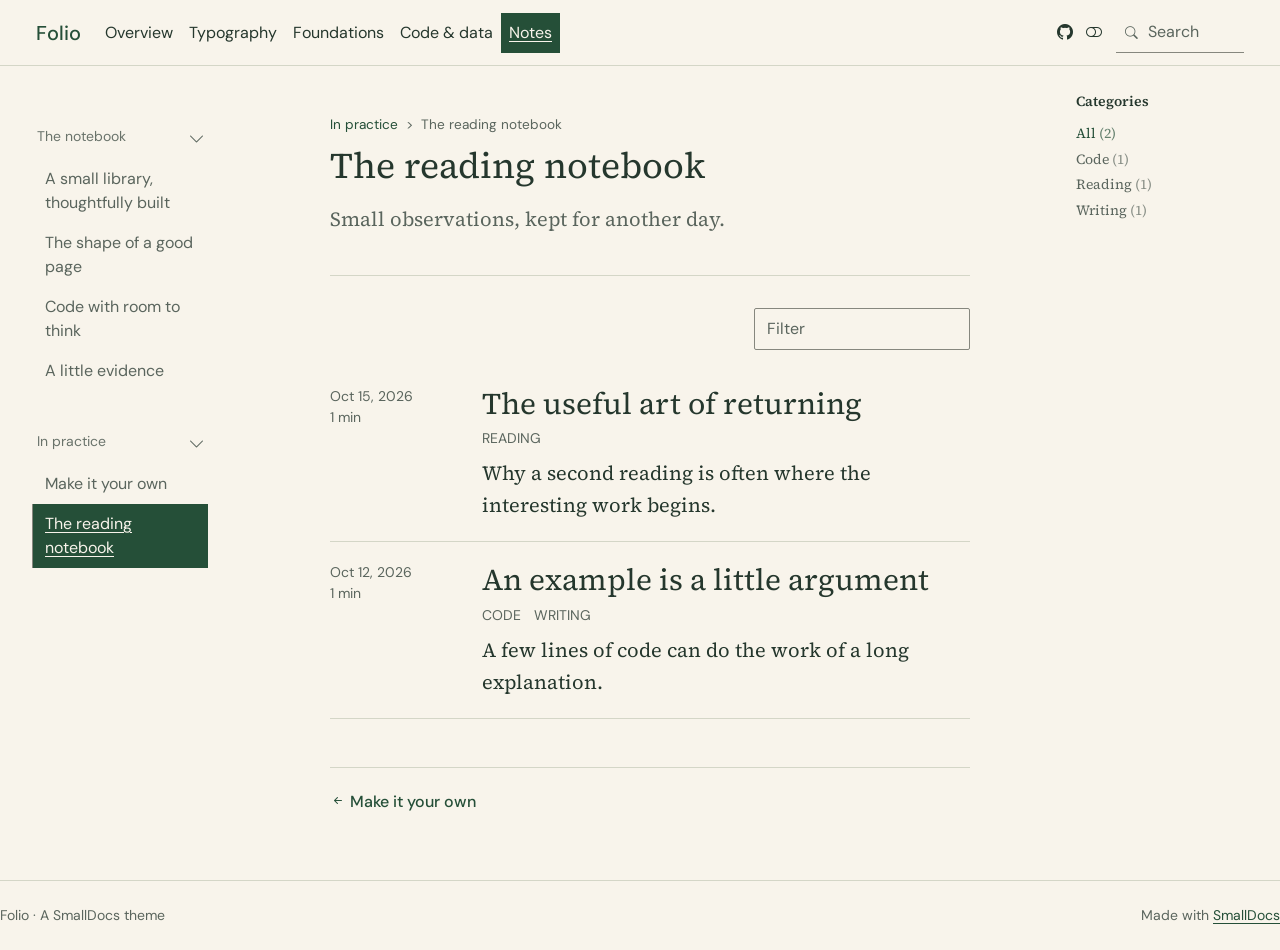
==== commit 13fbbced: "Built site" ====
--- a/notes/index.html
+++ b/notes/index.html
@@ -1,4 +1,4 @@
-<!doctype html><html lang="en"><head><meta charset="utf-8"><meta name="generator" content="smalldocs-0.3.1"><meta name="viewport" content="width=device-width, initial-scale=1.0, user-scalable=yes"><title>The reading notebook – Folio</title><link rel="icon" href="../site_libs/themes/folio/logo.svg"><link rel="stylesheet" href="../site_libs/themes/folio/folio.css" data-mode="light" class="quarto-color-scheme" id="quarto-bootstrap-light" media="not all and (prefers-color-scheme: dark)"><link rel="stylesheet" href="../site_libs/themes/folio/folio-dark.css" data-mode="dark" class="quarto-color-scheme quarto-color-alternate" id="quarto-bootstrap-dark" media="(prefers-color-scheme: dark)"><link rel="stylesheet" href="../site_libs/bootstrap-icons/bootstrap-icons.min.css"><link rel="stylesheet" href="../site_libs/smalldocs.css"><meta name="smalldocs:offset" content="../"><script src="../site_libs/bootstrap/bootstrap.bundle.min.js"></script><script src="../site_libs/fuse/fuse.min.js"></script><script src="../site_libs/smalldocs.js" defer></script><script>(function(){var d=document.documentElement,s=null;try{s=localStorage.getItem('smalldocs-scheme')}catch(e){}var alt=s?s==='alternate':!!(window.matchMedia&&matchMedia('(prefers-color-scheme: dark)').matches);var ls=document.querySelectorAll('link.quarto-color-scheme');if(alt)d.dataset.scheme='alternate';if(s)ls.forEach(function(l){var on=l.classList.contains('quarto-color-alternate')===alt;if(on)l.setAttribute('blocking','render');l.media=on?'all':'not all'});var on=ls[alt?1:0];if(on&&on.dataset.mode==='dark')d.classList.add('quarto-dark')})();</script></head><body class="nav-sidebar floating nav-fixed listing"><header id="quarto-header" class="headroom sticky-top"><nav class="navbar navbar-expand-lg sd-navbar-default"><div class="navbar-container container-fluid"><div class="navbar-brand-container mx-auto"><a class="navbar-brand" href="../index.html"><span class="navbar-title">Folio</span></a></div><button class="navbar-toggler" type="button" data-bs-toggle="collapse" data-bs-target="#navbarCollapse" aria-controls="navbarCollapse" aria-expanded="false" aria-label="Toggle navigation"><span class="navbar-toggler-icon"></span></button><div class="collapse navbar-collapse" id="navbarCollapse"><ul class="navbar-nav navbar-nav-scroll me-auto"><li class="nav-item"><a class="nav-link" href="../index.html"><span class="menu-text">Overview</span></a></li><li class="nav-item"><a class="nav-link" href="../pages/typography.html"><span class="menu-text">Typography</span></a></li><li class="nav-item"><a class="nav-link" href="../pages/code.html"><span class="menu-text">Code &amp; data</span></a></li><li class="nav-item"><a class="nav-link active" href="index.html" aria-current="page"><span class="menu-text">Notes</span></a></li></ul><ul class="navbar-nav navbar-nav-scroll ms-auto"><li class="nav-item compact"><a class="nav-link" href="https://github.com/rahuldave/smalldocs-folio" aria-label="github"><i class="bi bi-github" role="img"></i></a></li><li class="nav-item compact"><a class="quarto-color-scheme-toggle nav-link" href="" title="Toggle dark mode" onclick="window.smalldocsToggleScheme(); return false;"><i class="bi"></i></a></li></ul><div class="quarto-navbar-tools"><div class="smalldocs-search" id="quarto-search"><i class="bi bi-search" aria-hidden="true"></i><input type="search" class="form-control form-control-sm" placeholder="Search" aria-label="Search" autocomplete="off"><div class="smalldocs-search-results dropdown-menu"></div></div></div></div></div></nav><nav class="quarto-secondary-nav"><div class="container-fluid d-flex"><button type="button" class="quarto-btn-toggle btn" aria-controls="quarto-sidebar" aria-label="Toggle sidebar navigation"><i class="bi bi-layout-text-sidebar-reverse"></i></button><nav class="quarto-page-breadcrumbs" aria-label="breadcrumb"><ol class="breadcrumb"><li class="breadcrumb-item"><a href="../pages/install.html">In practice</a></li><li class="breadcrumb-item"><a href="index.html">The reading notebook</a></li></ol></nav></div></nav></header><div id="quarto-content" class="quarto-container page-columns page-rows-contents page-layout-article has-sidebar has-margin"><nav id="quarto-sidebar" class="sidebar collapse collapse-horizontal quarto-sidebar-collapse-item sidebar-navigation floating overflow-auto"><div class="sidebar-menu-container"><ul class="list-unstyled mt-1"><li class="sidebar-item sidebar-item-section"><div class="sidebar-item-container"><a class="sidebar-item-text sidebar-link text-start" data-bs-toggle="collapse" data-bs-target="#quarto-sidebar-section-1" role="navigation" aria-expanded="true"><span class="menu-text">The notebook</span></a><a class="sidebar-item-toggle text-start" data-bs-toggle="collapse" data-bs-target="#quarto-sidebar-section-1" role="navigation" aria-expanded="true" aria-label="Toggle section"><i class="bi bi-chevron-right ms-2"></i></a></div><ul id="quarto-sidebar-section-1" class="collapse list-unstyled sidebar-section depth1 show"><li class="sidebar-item"><div class="sidebar-item-container"><a href="../index.html" class="sidebar-item-text sidebar-link"><span class="menu-text">A small library, thoughtfully built</span></a></div></li><li class="sidebar-item"><div class="sidebar-item-container"><a href="../pages/typography.html" class="sidebar-item-text sidebar-link"><span class="menu-text">The shape of a good page</span></a></div></li><li class="sidebar-item"><div class="sidebar-item-container"><a href="../pages/code.html" class="sidebar-item-text sidebar-link"><span class="menu-text">Code with room to think</span></a></div></li><li class="sidebar-item"><div class="sidebar-item-container"><a href="../pages/figures.html" class="sidebar-item-text sidebar-link"><span class="menu-text">A little evidence</span></a></div></li></ul></li><li class="sidebar-item sidebar-item-section"><div class="sidebar-item-container"><a class="sidebar-item-text sidebar-link text-start" data-bs-toggle="collapse" data-bs-target="#quarto-sidebar-section-2" role="navigation" aria-expanded="true"><span class="menu-text">In practice</span></a><a class="sidebar-item-toggle text-start" data-bs-toggle="collapse" data-bs-target="#quarto-sidebar-section-2" role="navigation" aria-expanded="true" aria-label="Toggle section"><i class="bi bi-chevron-right ms-2"></i></a></div><ul id="quarto-sidebar-section-2" class="collapse list-unstyled sidebar-section depth1 show"><li class="sidebar-item"><div class="sidebar-item-container"><a href="../pages/install.html" class="sidebar-item-text sidebar-link"><span class="menu-text">Make it your own</span></a></div></li><li class="sidebar-item"><div class="sidebar-item-container"><a href="index.html" class="sidebar-item-text sidebar-link active" aria-current="page"><span class="menu-text">The reading notebook</span></a></div></li></ul></li></ul></div></nav><div id="quarto-sidebar-glass" class="quarto-sidebar-collapse-item"></div><div id="quarto-margin-sidebar" class="sidebar margin-sidebar"><div class="quarto-listing-category-title">Categories</div><div class="quarto-listing-category category-default"><div class="category" data-category="">All <span class=quarto-category-count>(2)</span></div><div class="category" data-category="Code">Code <span class=quarto-category-count>(1)</span></div><div class="category" data-category="Reading">Reading <span class=quarto-category-count>(1)</span></div><div class="category" data-category="Writing">Writing <span class=quarto-category-count>(1)</span></div></div></div><main class="content" id="quarto-document-content"><header id="title-block-header" class="quarto-title-block default"><nav class="quarto-page-breadcrumbs quarto-title-breadcrumbs d-none d-lg-block" aria-label="breadcrumb"><ol class="breadcrumb"><li class="breadcrumb-item"><a href="../pages/install.html">In practice</a></li><li class="breadcrumb-item"><a href="index.html">The reading notebook</a></li></ol></nav><div class="quarto-title"><h1 class="title">The reading notebook</h1><p class="subtitle lead">Small observations, kept for another day.</p></div><div class="quarto-title-meta"></div></header><div class="quarto-listing quarto-listing-container-default" id="listing-listing" data-page-size="50"><div class="listing-actions-group"><div class="quarto-listing-filter"><input type="search" class="form-control form-control-sm listing-filter" placeholder="Filter" aria-label="Filter listings"></div></div><div class="list quarto-listing-default"><div class="quarto-post image-right" data-index="0" data-categories="[&quot;Reading&quot;]" data-sort="{&quot;date&quot;: &quot;2026-10-15&quot;, &quot;title&quot;: &quot;the useful art of returning&quot;, &quot;filename&quot;: &quot;attention.qmd&quot;, &quot;file-modified&quot;: 1792173965.262601, &quot;reading-time&quot;: 59, &quot;word-count&quot;: 59}" data-text="the useful art of returning  why a second reading is often where the interesting work begins.  reading"><div class="metadata"><a href="attention.html" class="no-external"><div class="listing-date">Oct 15, 2026</div><div class="listing-reading-time">1 min</div></a></div><div class="body"><a href="attention.html" class="no-external"><h3 class="no-anchor listing-title">The useful art of returning</h3></a><div class="listing-categories"><div class="listing-category" data-category="Reading">Reading</div></div><div class="listing-description"><a href="attention.html" class="no-external">Why a second reading is often where the interesting work begins.</a></div></div></div><div class="quarto-post image-right" data-index="1" data-categories="[&quot;Code&quot;, &quot;Writing&quot;]" data-sort="{&quot;date&quot;: &quot;2026-10-12&quot;, &quot;title&quot;: &quot;an example is a little argument&quot;, &quot;filename&quot;: &quot;examples.qmd&quot;, &quot;file-modified&quot;: 1792173965.2630246, &quot;reading-time&quot;: 52, &quot;word-count&quot;: 52}" data-text="an example is a little argument  a few lines of code can do the work of a long explanation.  code writing"><div class="metadata"><a href="examples.html" class="no-external"><div class="listing-date">Oct 12, 2026</div><div class="listing-reading-time">1 min</div></a></div><div class="body"><a href="examples.html" class="no-external"><h3 class="no-anchor listing-title">An example is a little argument</h3></a><div class="listing-categories"><div class="listing-category" data-category="Code">Code</div><div class="listing-category" data-category="Writing">Writing</div></div><div class="listing-description"><a href="examples.html" class="no-external">A few lines of code can do the work of a long explanation.</a></div></div></div></div><div class="listing-no-matching d-none">No matching items</div><nav class="listing-pagination" aria-label="Pages"></nav></div><nav class="page-navigation"><div class="nav-page nav-page-previous"><a href="../pages/install.html" class="pagination-link"><i class="bi bi-arrow-left-short"></i> <span class="nav-page-text">Make it your own</span></a></div><div class="nav-page nav-page-next"></div></nav></main></div><footer class="footer"><div class="nav-footer"><div class="nav-footer-left">Folio · A SmallDocs theme</div><div class="nav-footer-center"></div><div class="nav-footer-right">Made with <a href="https://github.com/rahuldave/smalldocs">SmallDocs</a></div></div></footer><!-- Demo-only: allow direct links to the light and dark specimens. -->
+<!doctype html><html lang="en"><head><meta charset="utf-8"><meta name="generator" content="smalldocs-0.3.1"><meta name="viewport" content="width=device-width, initial-scale=1.0, user-scalable=yes"><title>The reading notebook – Folio</title><link rel="icon" href="../site_libs/themes/folio/logo.svg"><link rel="stylesheet" href="../site_libs/themes/folio/folio.css" data-mode="light" class="quarto-color-scheme" id="quarto-bootstrap-light" media="not all and (prefers-color-scheme: dark)"><link rel="stylesheet" href="../site_libs/themes/folio/folio-dark.css" data-mode="dark" class="quarto-color-scheme quarto-color-alternate" id="quarto-bootstrap-dark" media="(prefers-color-scheme: dark)"><link rel="stylesheet" href="../site_libs/bootstrap-icons/bootstrap-icons.min.css"><link rel="stylesheet" href="../site_libs/smalldocs.css"><meta name="smalldocs:offset" content="../"><script src="../site_libs/bootstrap/bootstrap.bundle.min.js"></script><script src="../site_libs/fuse/fuse.min.js"></script><script src="../site_libs/smalldocs.js" defer></script><script>(function(){var d=document.documentElement,s=null;try{s=localStorage.getItem('smalldocs-scheme')}catch(e){}var alt=s?s==='alternate':!!(window.matchMedia&&matchMedia('(prefers-color-scheme: dark)').matches);var ls=document.querySelectorAll('link.quarto-color-scheme');if(alt)d.dataset.scheme='alternate';if(s)ls.forEach(function(l){var on=l.classList.contains('quarto-color-alternate')===alt;if(on)l.setAttribute('blocking','render');l.media=on?'all':'not all'});var on=ls[alt?1:0];if(on&&on.dataset.mode==='dark')d.classList.add('quarto-dark')})();</script></head><body class="nav-sidebar floating nav-fixed listing"><header id="quarto-header" class="headroom sticky-top"><nav class="navbar navbar-expand-lg sd-navbar-default"><div class="navbar-container container-fluid"><div class="navbar-brand-container mx-auto"><a class="navbar-brand" href="../index.html"><span class="navbar-title">Folio</span></a></div><button class="navbar-toggler" type="button" data-bs-toggle="collapse" data-bs-target="#navbarCollapse" aria-controls="navbarCollapse" aria-expanded="false" aria-label="Toggle navigation"><span class="navbar-toggler-icon"></span></button><div class="collapse navbar-collapse" id="navbarCollapse"><ul class="navbar-nav navbar-nav-scroll me-auto"><li class="nav-item"><a class="nav-link" href="../index.html"><span class="menu-text">Overview</span></a></li><li class="nav-item"><a class="nav-link" href="../pages/typography.html"><span class="menu-text">Typography</span></a></li><li class="nav-item"><a class="nav-link" href="../pages/foundations.html"><span class="menu-text">Foundations</span></a></li><li class="nav-item"><a class="nav-link" href="../pages/code.html"><span class="menu-text">Code &amp; data</span></a></li><li class="nav-item"><a class="nav-link active" href="index.html" aria-current="page"><span class="menu-text">Notes</span></a></li></ul><ul class="navbar-nav navbar-nav-scroll ms-auto"><li class="nav-item compact"><a class="nav-link" href="https://github.com/rahuldave/smalldocs-folio" aria-label="github"><i class="bi bi-github" role="img"></i></a></li><li class="nav-item compact"><a class="quarto-color-scheme-toggle nav-link" href="" title="Toggle dark mode" onclick="window.smalldocsToggleScheme(); return false;"><i class="bi"></i></a></li></ul><div class="quarto-navbar-tools"><div class="smalldocs-search" id="quarto-search"><i class="bi bi-search" aria-hidden="true"></i><input type="search" class="form-control form-control-sm" placeholder="Search" aria-label="Search" autocomplete="off"><div class="smalldocs-search-results dropdown-menu"></div></div></div></div></div></nav><nav class="quarto-secondary-nav"><div class="container-fluid d-flex"><button type="button" class="quarto-btn-toggle btn" aria-controls="quarto-sidebar" aria-label="Toggle sidebar navigation"><i class="bi bi-layout-text-sidebar-reverse"></i></button><nav class="quarto-page-breadcrumbs" aria-label="breadcrumb"><ol class="breadcrumb"><li class="breadcrumb-item"><a href="../pages/install.html">In practice</a></li><li class="breadcrumb-item"><a href="index.html">The reading notebook</a></li></ol></nav></div></nav></header><div id="quarto-content" class="quarto-container page-columns page-rows-contents page-layout-article has-sidebar has-margin"><nav id="quarto-sidebar" class="sidebar collapse collapse-horizontal quarto-sidebar-collapse-item sidebar-navigation floating overflow-auto"><div class="sidebar-menu-container"><ul class="list-unstyled mt-1"><li class="sidebar-item sidebar-item-section"><div class="sidebar-item-container"><a class="sidebar-item-text sidebar-link text-start" data-bs-toggle="collapse" data-bs-target="#quarto-sidebar-section-1" role="navigation" aria-expanded="true"><span class="menu-text">The notebook</span></a><a class="sidebar-item-toggle text-start" data-bs-toggle="collapse" data-bs-target="#quarto-sidebar-section-1" role="navigation" aria-expanded="true" aria-label="Toggle section"><i class="bi bi-chevron-right ms-2"></i></a></div><ul id="quarto-sidebar-section-1" class="collapse list-unstyled sidebar-section depth1 show"><li class="sidebar-item"><div class="sidebar-item-container"><a href="../index.html" class="sidebar-item-text sidebar-link"><span class="menu-text">A small library, thoughtfully built</span></a></div></li><li class="sidebar-item"><div class="sidebar-item-container"><a href="../pages/typography.html" class="sidebar-item-text sidebar-link"><span class="menu-text">The shape of a good page</span></a></div></li><li class="sidebar-item"><div class="sidebar-item-container"><a href="../pages/code.html" class="sidebar-item-text sidebar-link"><span class="menu-text">Code with room to think</span></a></div></li><li class="sidebar-item"><div class="sidebar-item-container"><a href="../pages/figures.html" class="sidebar-item-text sidebar-link"><span class="menu-text">A little evidence</span></a></div></li></ul></li><li class="sidebar-item sidebar-item-section"><div class="sidebar-item-container"><a class="sidebar-item-text sidebar-link text-start" data-bs-toggle="collapse" data-bs-target="#quarto-sidebar-section-2" role="navigation" aria-expanded="true"><span class="menu-text">In practice</span></a><a class="sidebar-item-toggle text-start" data-bs-toggle="collapse" data-bs-target="#quarto-sidebar-section-2" role="navigation" aria-expanded="true" aria-label="Toggle section"><i class="bi bi-chevron-right ms-2"></i></a></div><ul id="quarto-sidebar-section-2" class="collapse list-unstyled sidebar-section depth1 show"><li class="sidebar-item"><div class="sidebar-item-container"><a href="../pages/install.html" class="sidebar-item-text sidebar-link"><span class="menu-text">Make it your own</span></a></div></li><li class="sidebar-item"><div class="sidebar-item-container"><a href="index.html" class="sidebar-item-text sidebar-link active" aria-current="page"><span class="menu-text">The reading notebook</span></a></div></li></ul></li></ul></div></nav><div id="quarto-sidebar-glass" class="quarto-sidebar-collapse-item"></div><div id="quarto-margin-sidebar" class="sidebar margin-sidebar"><div class="quarto-listing-category-title">Categories</div><div class="quarto-listing-category category-default"><div class="category" data-category="">All <span class=quarto-category-count>(2)</span></div><div class="category" data-category="Code">Code <span class=quarto-category-count>(1)</span></div><div class="category" data-category="Reading">Reading <span class=quarto-category-count>(1)</span></div><div class="category" data-category="Writing">Writing <span class=quarto-category-count>(1)</span></div></div></div><main class="content" id="quarto-document-content"><header id="title-block-header" class="quarto-title-block default"><nav class="quarto-page-breadcrumbs quarto-title-breadcrumbs d-none d-lg-block" aria-label="breadcrumb"><ol class="breadcrumb"><li class="breadcrumb-item"><a href="../pages/install.html">In practice</a></li><li class="breadcrumb-item"><a href="index.html">The reading notebook</a></li></ol></nav><div class="quarto-title"><h1 class="title">The reading notebook</h1><p class="subtitle lead">Small observations, kept for another day.</p></div><div class="quarto-title-meta"></div></header><div class="quarto-listing quarto-listing-container-default" id="listing-listing" data-page-size="50"><div class="listing-actions-group"><div class="quarto-listing-filter"><input type="search" class="form-control form-control-sm listing-filter" placeholder="Filter" aria-label="Filter listings"></div></div><div class="list quarto-listing-default"><div class="quarto-post image-right" data-index="0" data-categories="[&quot;Reading&quot;]" data-sort="{&quot;date&quot;: &quot;2026-10-15&quot;, &quot;title&quot;: &quot;the useful art of returning&quot;, &quot;filename&quot;: &quot;attention.qmd&quot;, &quot;file-modified&quot;: 1792173965.262601, &quot;reading-time&quot;: 59, &quot;word-count&quot;: 59}" data-text="the useful art of returning  why a second reading is often where the interesting work begins.  reading"><div class="metadata"><a href="attention.html" class="no-external"><div class="listing-date">Oct 15, 2026</div><div class="listing-reading-time">1 min</div></a></div><div class="body"><a href="attention.html" class="no-external"><h3 class="no-anchor listing-title">The useful art of returning</h3></a><div class="listing-categories"><div class="listing-category" data-category="Reading">Reading</div></div><div class="listing-description"><a href="attention.html" class="no-external">Why a second reading is often where the interesting work begins.</a></div></div></div><div class="quarto-post image-right" data-index="1" data-categories="[&quot;Code&quot;, &quot;Writing&quot;]" data-sort="{&quot;date&quot;: &quot;2026-10-12&quot;, &quot;title&quot;: &quot;an example is a little argument&quot;, &quot;filename&quot;: &quot;examples.qmd&quot;, &quot;file-modified&quot;: 1792173965.2630246, &quot;reading-time&quot;: 52, &quot;word-count&quot;: 52}" data-text="an example is a little argument  a few lines of code can do the work of a long explanation.  code writing"><div class="metadata"><a href="examples.html" class="no-external"><div class="listing-date">Oct 12, 2026</div><div class="listing-reading-time">1 min</div></a></div><div class="body"><a href="examples.html" class="no-external"><h3 class="no-anchor listing-title">An example is a little argument</h3></a><div class="listing-categories"><div class="listing-category" data-category="Code">Code</div><div class="listing-category" data-category="Writing">Writing</div></div><div class="listing-description"><a href="examples.html" class="no-external">A few lines of code can do the work of a long explanation.</a></div></div></div></div><div class="listing-no-matching d-none">No matching items</div><nav class="listing-pagination" aria-label="Pages"></nav></div><nav class="page-navigation"><div class="nav-page nav-page-previous"><a href="../pages/install.html" class="pagination-link"><i class="bi bi-arrow-left-short"></i> <span class="nav-page-text">Make it your own</span></a></div><div class="nav-page nav-page-next"></div></nav></main></div><footer class="footer"><div class="nav-footer"><div class="nav-footer-left">Folio · A SmallDocs theme</div><div class="nav-footer-center"></div><div class="nav-footer-right">Made with <a href="https://github.com/rahuldave/smalldocs">SmallDocs</a></div></div></footer><!-- Demo-only: allow direct links to the light and dark specimens. -->
 <script>
 document.addEventListener('DOMContentLoaded', () => {
   const desired = new URLSearchParams(location.search).get('mode');
--- a/site_libs/themes/folio/folio.css
+++ b/site_libs/themes/folio/folio.css
@@ -86,7 +86,7 @@
 :root, [data-bs-theme] {
   --e-paper: #f8f4eb;
   --e-ink: #25372d;
-  --e-muted: #5f6b62;
+  --e-muted: #5a655d;
   --e-panel: #efe9dc;
   --e-line: #d4d6c7;
   --e-accent: #254f38;
@@ -98,8 +98,8 @@
   --bs-body-color-rgb: 37, 55, 45;
   --bs-emphasis-color: #25372d;
   --bs-emphasis-color-rgb: 37, 55, 45;
-  --bs-secondary-color: #5f6b62;
-  --bs-secondary-color-rgb: 95, 107, 98;
+  --bs-secondary-color: #5a655d;
+  --bs-secondary-color-rgb: 90, 101, 93;
   --bs-secondary-bg: #efe9dc;
   --bs-secondary-bg-rgb: 239, 233, 220;
   --bs-tertiary-bg: #efe9dc;
@@ -112,121 +112,361 @@
   --bs-primary-rgb: 37, 79, 56;
   --bs-heading-color: #25372d; --bs-border-color: #d4d6c7; --bs-border-color-translucent: #d4d6c7; --bs-code-color: #9d442b;
   --bs-primary-text-emphasis: #254f38; --bs-primary-bg-subtle: #efe9dc; --bs-primary-border-subtle: #d4d6c7; --bs-focus-ring-color: rgba(37, 79, 56, .25);
+  --e-select-image: url("data:image/svg+xml,<svg xmlns='http://www.w3.org/2000/svg' viewBox='0 0 16 16'><path fill='none' stroke='%2325372d' stroke-linecap='round' stroke-linejoin='round' stroke-width='2' d='m3 6 5 5 5-5'/></svg>");
+  --e-check-image: url("data:image/svg+xml,<svg xmlns='http://www.w3.org/2000/svg' viewBox='0 0 16 16'><path fill='none' stroke='%23f8f4eb' stroke-linecap='round' stroke-linejoin='round' stroke-width='3' d='m4 8 3 3 5-6'/></svg>");
+  --e-radio-image: url("data:image/svg+xml,<svg xmlns='http://www.w3.org/2000/svg' viewBox='0 0 16 16'><circle cx='8' cy='8' r='4' fill='%23f8f4eb'/></svg>");
+  --e-dash-image: url("data:image/svg+xml,<svg xmlns='http://www.w3.org/2000/svg' viewBox='0 0 16 16'><path stroke='%23f8f4eb' stroke-linecap='round' stroke-width='3' d='M4 8h8'/></svg>");
+}
+:root, [data-bs-theme] {
+  --f-paper: #f8f4eb;
+  --f-ink: #25372d;
+  --f-muted: #5a655d;
+  --f-panel: #efe9dc;
+  --f-line: #d4d6c7;
+  --f-accent: #254f38;
+  --f-secondary: #9d442b;
+  --f-code: #eee9de;
+  --f-accent-text: #254f38;
+  --f-secondary-text: #9d442b;
+  --f-focus: #254f38;
+  --f-control-boundary: #86877e;
+  --f-primary-fill: #254f38;
+  --f-button-ink: #f8f4eb;
+  --f-secondary-action: #25372d;
+  --f-primary-hover-fill: #234934;
+  --f-primary-hover-ink: #f8f4eb;
+  --f-link-hover: #234934;
+  --f-decorative-line: #d4d6c7;
+  --f-code-ink: #25372d;
+  --f-selected-fill: #254f38;
+  --f-selected-ink: #f8f4eb;
+  --f-disabled-fill: #efe9dc;
+  --f-disabled-ink: #5a655d;
+  --bs-body-bg: #f8f4eb;
+  --bs-body-bg-rgb: 248, 244, 235;
+  --bs-body-color: #25372d;
+  --bs-body-color-rgb: 37, 55, 45;
+  --bs-emphasis-color: #25372d;
+  --bs-emphasis-color-rgb: 37, 55, 45;
+  --bs-heading-color: #25372d;
+  --bs-heading-color-rgb: 37, 55, 45;
+  --bs-secondary-color: #5a655d;
+  --bs-secondary-color-rgb: 90, 101, 93;
+  --bs-secondary-bg: #efe9dc;
+  --bs-secondary-bg-rgb: 239, 233, 220;
+  --bs-tertiary-bg: #efe9dc;
+  --bs-tertiary-bg-rgb: 239, 233, 220;
+  --bs-link-color: #254f38;
+  --bs-link-color-rgb: 37, 79, 56;
+  --bs-link-hover-color: #234934;
+  --bs-link-hover-color-rgb: 35, 73, 52;
+  --bs-primary: #254f38;
+  --bs-primary-rgb: 37, 79, 56;
+  --bs-border-color: #d4d6c7;
+  --bs-border-color-rgb: 212, 214, 199;
+  --bs-code-color: #25372d;
+  --bs-code-color-rgb: 37, 55, 45;
+  --bs-primary-text-emphasis: #254f38;
+  --bs-primary-text-emphasis-rgb: 37, 79, 56;
+  --bs-primary-bg-subtle: #efe9dc;
+  --bs-primary-bg-subtle-rgb: 239, 233, 220;
+  --bs-primary-border-subtle: #86877e;
+  --bs-primary-border-subtle-rgb: 134, 135, 126;
+  --bs-border-color-translucent: var(--f-decorative-line);
+  --bs-focus-ring-color: var(--f-focus);
+  --f-success-fill: #e6f1e8;
+  --f-success-ink: #204b32;
+  --f-success-boundary: #73907c;
+  --bs-success: #73907c;
+  --bs-success-rgb: 115, 144, 124;
+  --bs-success-text-emphasis: #204b32;
+  --bs-success-bg-subtle: #e6f1e8;
+  --bs-success-border-subtle: #73907c;
+  --f-warning-fill: #fbf1dc;
+  --f-warning-ink: #604414;
+  --f-warning-boundary: #a0895a;
+  --bs-warning: #a0895a;
+  --bs-warning-rgb: 160, 137, 90;
+  --bs-warning-text-emphasis: #604414;
+  --bs-warning-bg-subtle: #fbf1dc;
+  --bs-warning-border-subtle: #a0895a;
+  --f-danger-fill: #f9e9e5;
+  --f-danger-ink: #803c32;
+  --f-danger-boundary: #a97e74;
+  --bs-danger: #a97e74;
+  --bs-danger-rgb: 169, 126, 116;
+  --bs-danger-text-emphasis: #803c32;
+  --bs-danger-bg-subtle: #f9e9e5;
+  --bs-danger-border-subtle: #a97e74;
+  --f-info-fill: #e7eff8;
+  --f-info-ink: #245c86;
+  --f-info-boundary: #708ca5;
+  --bs-info: #708ca5;
+  --bs-info-rgb: 112, 140, 165;
+  --bs-info-text-emphasis: #245c86;
+  --bs-info-bg-subtle: #e7eff8;
+  --bs-info-border-subtle: #708ca5;
+  --f-menu-image: url("data:image/svg+xml,<svg xmlns='http://www.w3.org/2000/svg' viewBox='0 0 30 30'><path stroke='%2325372d' stroke-width='2' stroke-linecap='round' d='M4 7h22M4 15h22M4 23h22'/></svg>");
 }
 :root, [data-bs-theme] { color-scheme: light; }
-:root, [data-bs-theme] { --e-heading: "Libre Caslon Display", Georgia, serif; --e-body: "Source Serif 4", Georgia, serif; }
-/* SmallDocs loads its layout after the theme; html prefixes preserve theme rules. */
+:root, [data-bs-theme] { --e-heading: "Source Serif 4",Georgia,serif; --e-body: "Source Serif 4", Georgia, serif; }
+/* Structural SmallDocs/Quarto integration. Foundation job variables are generated. */
+html:root, html.quarto-dark:root {
+  --sd-root-font-size: 16px;
+  --sd-body-width: 640px; --sd-sidebar-width: 200px; --sd-margin-width: 180px;
+  --sd-gap: var(--f-reading-space-columns);
+  --sd-inline-code: var(--f-code-ink); --sd-code-bg: var(--f-code);
+  --quarto-hl-kw: var(--f-accent-text); --quarto-hl-cf: var(--f-accent-text); --quarto-hl-im: var(--f-accent-text);
+  --quarto-hl-st: var(--f-secondary-text); --quarto-hl-ch: var(--f-secondary-text); --quarto-hl-ss: var(--f-secondary-text);
+  --quarto-hl-co: var(--f-muted); --quarto-hl-do: var(--f-muted); --quarto-hl-op: var(--f-muted);
+  --quarto-hl-fu: var(--f-accent-text); --quarto-hl-dv: var(--f-secondary-text); --quarto-hl-fl: var(--f-secondary-text);
+  --quarto-hl-bn: var(--f-secondary-text); --quarto-hl-dt: var(--f-secondary-text); --quarto-hl-cn: var(--f-secondary-text);
+  --quarto-hl-va: var(--f-ink); --quarto-hl-text: var(--f-ink); --quarto-hl-at: var(--f-accent-text);
+}
+body { -webkit-font-smoothing: antialiased; text-rendering: optimizeLegibility; }
+::selection { background: var(--f-selected-fill); color: var(--f-selected-ink); }
+a { text-underline-offset: .2em; text-decoration-thickness: 1px; }
+html .quarto-title h1.title { max-width:26ch; }
+html .quarto-title .subtitle { max-width:48ch; }
+html .quarto-title-meta { border-top:1px solid var(--f-decorative-line); padding-top:var(--f-space-16); }
+html main.content blockquote { border-left:2px solid var(--f-secondary-text); color:var(--f-muted); font-style:italic; }
+html main.content blockquote p:last-child { margin-bottom:0; }
+html hr { border-color:var(--f-decorative-line); opacity:1; }
+html code,html pre,html kbd,html samp { font-variant-ligatures:none; }
+html :not(pre)>code { padding:var(--f-space-0) var(--f-space-4); background:var(--f-panel); border-radius:var(--bs-border-radius); }
+html div.sourceCode { border:1px solid var(--f-decorative-line); }
+html pre { tab-size:4; }
+html .code-with-filename-file { border:1px solid var(--f-decorative-line); background:var(--f-panel); color:var(--f-muted); font-family:var(--f-font-code); }
+html .code-with-filename div.sourceCode { border-top:0; }
+html .code-copy-button { color:var(--f-muted); }
+html .sd-navbar-default { background:var(--f-paper); border-bottom:1px solid var(--f-decorative-line); }
+html #quarto-header .navbar { padding:var(--f-space-12) max(var(--f-reading-space-outer),calc((100vw - 1280px)/2)); }
+html .navbar-toggler { border:0; }
+html .quarto-navbar-tools .smalldocs-search input { width:8rem; background:transparent; border:0; border-bottom:1px solid var(--f-control-boundary); border-radius:0; }
+html .quarto-navbar-tools .smalldocs-search input:focus { width:12rem; }
+html .sidebar-navigation { padding-top:var(--f-reading-space-group); }
+html .sidebar-item-section { margin-top:var(--f-space-32); }
+html .sidebar-item-section:first-child { margin-top:0; }
+html .sidebar-item-section>.sidebar-item-container .sidebar-link { padding-bottom:var(--f-space-12); }
+html .sidebar-link { color:var(--f-muted); opacity:1; padding:var(--f-space-8) var(--f-space-12); border-left:1px solid transparent; }
+html .sidebar-item .sidebar-item-toggle { color:var(--f-muted); }
+html #TOC .nav-link { color:var(--f-muted); }
+html #TOC .nav-link.active { color:var(--f-accent-text); border-left-color:var(--f-accent-text); text-decoration:underline; }
+html #TOC .nav-link:hover { color:var(--f-link-hover); }
+html .callout { border:1px solid var(--f-decorative-line); border-left-width:2px; }
+html .callout-body>:last-child { margin-bottom:0; }
+html .table { --bs-table-border-color:var(--f-decorative-line); --bs-table-hover-bg:var(--f-panel); }
+html .table th { font-weight:600; border-bottom:1px solid var(--f-ink); }
+html .quarto-category,html .listing-category { border:0; padding-left:0; }
+html .card { --bs-card-bg:var(--f-paper); }
+html .footer { border-top:1px solid var(--f-decorative-line); padding:var(--f-space-24) 0; }
+html .btn { --bs-btn-focus-shadow-rgb:var(--bs-primary-rgb); }
+html .form-check-input[type=checkbox]:checked { --bs-form-check-bg-image:var(--e-check-image); }
+html .form-check-input[type=radio]:checked { --bs-form-check-bg-image:var(--e-radio-image); }
+html .form-check-input[type=checkbox]:indeterminate { --bs-form-check-bg-image:var(--e-dash-image); }
+html .form-select { --bs-form-select-bg-img:var(--e-select-image); }
+@media(max-width:575.98px) { html #quarto-header .navbar { padding-inline:var(--f-reading-space-narrowOuter); } }
+html .quarto-title-block { border-bottom:1px solid var(--f-decorative-line); }
+html .quarto-title .subtitle { max-width:44ch; }
 :root, [data-bs-theme] {
-  --bs-font-sans-serif: "DM Sans", system-ui, sans-serif;
-  --bs-font-monospace: "IBM Plex Mono", ui-monospace, monospace;
-  --bs-body-font-family: var(--e-body);
-  --bs-body-font-size: 1.08rem;
-  --bs-body-line-height: 1.75;
-  --bs-border-radius: 3px; --bs-border-radius-sm: 2px; --bs-border-radius-lg: 5px;
-}
-html:root, html.quarto-dark:root {
-  --sd-root-font-size: 17px;
-  --sd-body-width: 710px; --sd-sidebar-width: 200px; --sd-margin-width: 180px; --sd-gap: 3rem;
-  --sd-inline-code: var(--e-secondary); --sd-code-bg: var(--e-code);
-  --quarto-hl-kw: var(--e-accent); --quarto-hl-cf: var(--e-accent); --quarto-hl-im: var(--e-accent);
-  --quarto-hl-st: var(--e-secondary); --quarto-hl-ch: var(--e-secondary); --quarto-hl-ss: var(--e-secondary);
-  --quarto-hl-co: var(--e-muted); --quarto-hl-do: var(--e-muted); --quarto-hl-op: var(--e-muted);
-  --quarto-hl-fu: var(--e-accent); --quarto-hl-dv: var(--e-secondary); --quarto-hl-fl: var(--e-secondary);
-  --quarto-hl-bn: var(--e-secondary); --quarto-hl-dt: var(--e-secondary); --quarto-hl-cn: var(--e-secondary);
-  --quarto-hl-va: var(--e-ink); --quarto-hl-text: var(--e-ink);
-}
-html.quarto-dark:root { --sd-inline-code: var(--e-secondary); --sd-code-bg: var(--e-code); }
-body { -webkit-font-smoothing: antialiased; text-rendering: optimizeLegibility; }
-::selection { background: color-mix(in srgb, var(--e-accent) 22%, transparent); }
-a { text-underline-offset: .2em; text-decoration-thickness: 1px; }
-a:hover { color: var(--e-secondary); }
-a:focus-visible, button:focus-visible, input:focus-visible, summary:focus-visible { outline: 2px solid var(--e-secondary); outline-offset: 4px; }
-html main.content { padding-top: 3.2rem; padding-bottom: 3.5rem; }
-html .quarto-title-block { margin-bottom: 2rem; }
-html .quarto-title h1.title { font: 400 clamp(2.6rem, 4.5vw, 3.8rem)/1.08 var(--e-heading); letter-spacing: -.035em; color: var(--e-accent); max-width: 16ch; margin: 0 0 1rem; }
-html .quarto-title .subtitle { font: 400 1.12rem/1.6 var(--bs-font-sans-serif); color: var(--e-muted); max-width: 48ch; }
-html main.content :is(h1,h2,h3,h4,h5,h6) { font-family: var(--e-heading); font-weight: 400; letter-spacing: -.02em; }
-html main.content h2 { font-size: 2rem; line-height: 1.2; margin: 2.7rem 0 1rem; padding: 0; border: 0; color: var(--e-accent); }
-html main.content h3 { font-size: 1.4rem; line-height: 1.3; margin: 2rem 0 .8rem; }
-html main.content h4 { font-size: 1.15rem; }
-html main.content p, html main.content li { line-height: 1.75; }
-html main.content p { margin-bottom: 1.25rem; }
-html .quarto-title-meta { font-family: var(--bs-font-sans-serif); font-size: .75rem; border-top: 1px solid var(--e-line); padding-top: 1rem; }
-html .quarto-title-meta-heading { font-size: .64rem; letter-spacing: .12em; }
-html main.content blockquote { margin: 1.8rem 0; padding: .3rem 0 .3rem 1.3rem; border-left: 2px solid var(--e-secondary); color: var(--e-muted); font-style: italic; }
-html main.content blockquote p:last-child { margin-bottom: 0; }
-html hr { border-color: var(--e-line); opacity: 1; margin: 2.5rem 0; }
-html code, html pre, html kbd, html samp { font-family: var(--bs-font-monospace); font-variant-ligatures: none; }
-html :not(pre) > code { padding: .1em .3em; color: var(--e-secondary); background: var(--e-panel); border-radius: 2px; font-size: .8em; }
-html div.sourceCode { border: 1px solid var(--e-line); background: var(--e-code); border-radius: 3px; margin: 1.5rem 0; }
-html pre { font-size: .79rem; line-height: 1.75; tab-size: 4; }
-html pre code { font-size: inherit; line-height: inherit; }
-html .code-with-filename-file { border: 1px solid var(--e-line); background: var(--e-panel); color: var(--e-muted); border-radius: 3px 3px 0 0; font-family: var(--bs-font-monospace); }
-html .code-with-filename-file pre { font-size: .68rem; }
-html .code-with-filename div.sourceCode { border-top: 0; }
-html .code-copy-button { color: var(--e-muted); }
-html .sd-navbar-default { background: var(--e-paper); border-bottom: 1px solid var(--e-line); --bs-navbar-color: var(--e-muted); --bs-navbar-active-color: var(--e-accent); --bs-navbar-hover-color: var(--e-secondary); --bs-navbar-brand-color: var(--e-accent); }
-html #quarto-header .navbar { padding: .85rem max(1rem, calc((100vw - 1280px) / 2)); }
-html .navbar-title { font: 400 1.7rem/1 var(--e-heading); letter-spacing: -.04em; }
-html .navbar { font-family: var(--bs-font-sans-serif); font-size: .78rem; }
-html .navbar .nav-link { padding-left: .9rem; padding-right: .9rem; }
-html .navbar .nav-link.active .menu-text { border-bottom: 1px solid var(--e-secondary); padding-bottom: .25rem; }
-html .navbar-toggler { border: 0; }
-html .quarto-navbar-tools .smalldocs-search input { width: 8rem; font-size: .72rem; background: transparent; border: 0; border-bottom: 1px solid var(--e-line); border-radius: 0; }
-html .quarto-navbar-tools .smalldocs-search input:focus { width: 11rem; box-shadow: none; border-color: var(--e-accent); }
-html .sidebar-navigation { padding-top: 3.4rem; font: 400 .76rem/1.55 var(--bs-font-sans-serif); }
-html .sidebar-item-section { margin-top: 1.8rem; }
-html .sidebar-item-section:first-child { margin-top: 0; }
-html .sidebar-item-section > .sidebar-item-container .sidebar-link { font-size: .63rem; text-transform: uppercase; letter-spacing: .12em; font-weight: 600; color: var(--e-muted); padding-bottom: .7rem; }
-html .sidebar-link { color: var(--e-muted); opacity: 1; padding: .4rem .65rem; border-left: 1px solid transparent; }
-html .sidebar-link.active { color: var(--e-accent); border-left-color: var(--e-secondary); background: var(--e-panel); }
-html .margin-sidebar { padding-top: 3.5rem; font: 400 .7rem/1.6 var(--bs-font-sans-serif); }
-html #TOC #toc-title { font: 500 .62rem var(--bs-font-sans-serif); text-transform: uppercase; letter-spacing: .12em; margin-bottom: 1.1rem; color: var(--e-muted); }
-html #TOC .nav-link { padding-top: .35rem; padding-bottom: .35rem; }
-html .breadcrumb { font-family: var(--bs-font-sans-serif); font-size: .7rem; }
-html .callout { border: 1px solid var(--e-line); border-left: 3px solid var(--e-accent); border-radius: 3px; margin: 1.8rem 0; }
-html .callout-header { background: var(--e-panel); font: 500 .78rem/1.5 var(--bs-font-sans-serif); padding: .65rem .9rem; }
-html .callout-body { font-size: .95rem; padding: .8rem 1rem; }
-html .callout-body > :last-child { margin-bottom: 0; }
-html .callout-warning, html .callout-important { border-left-color: var(--e-secondary); }
-html .panel-tabset .nav-link { font: 500 .76rem/1.5 var(--bs-font-sans-serif); color: var(--e-muted); }
-html .panel-tabset .nav-link.active { color: var(--e-accent); background: var(--e-paper); border-bottom-color: var(--e-paper); }
-html .panel-tabset .tab-content { border-radius: 0 0 3px 3px; }
-html main.content table { font: 400 .78rem/1.65 var(--bs-font-sans-serif); }
-html .table { --bs-table-bg: transparent; --bs-table-border-color: var(--e-line); --bs-table-striped-bg: var(--e-panel); --bs-table-hover-bg: var(--e-panel); }
-html .table th { font-weight: 500; color: var(--e-accent); border-bottom: 1px solid var(--e-ink); }
-html .table td, html .table th { padding: .7rem .65rem; }
-html figcaption, html .quarto-figure figcaption { font: 400 .74rem/1.6 var(--bs-font-sans-serif); color: var(--e-muted); }
-html .footnotes { font-size: .84rem; }
-html .column-margin, html .margin-aside { font: 400 .75rem/1.6 var(--bs-font-sans-serif); }
-html .quarto-post .listing-title { font: 400 1.9rem/1.2 var(--e-heading); letter-spacing: -.02em; }
-html .quarto-post .listing-description { font-size: .95rem; }
-html .quarto-post .metadata, html .quarto-category, html .listing-category, html .listing-actions-group { font-family: var(--bs-font-sans-serif); }
-html .quarto-category, html .listing-category { border: 0; border-radius: 0; font-size: .62rem; letter-spacing: .08em; padding-left: 0; }
-html .quarto-grid-item .card-title { font: 400 1.6rem/1.2 var(--e-heading); }
-html .card { --bs-card-bg: var(--e-paper); }
-html .pagination-link, html .footer { font-family: var(--bs-font-sans-serif); font-size: .73rem; }
-html .footer { border-top: 1px solid var(--e-line); padding-top: 1.5rem; padding-bottom: 1.5rem; }
-html .btn-primary { --bs-btn-bg: var(--e-accent); --bs-btn-color: var(--e-paper); --bs-btn-border-color: var(--e-accent); --bs-btn-hover-bg: var(--e-secondary); --bs-btn-hover-border-color: var(--e-secondary); --bs-btn-hover-color: var(--e-paper); --bs-btn-active-bg: var(--e-secondary); --bs-btn-active-border-color: var(--e-secondary); }
-html .form-control, html .form-select { background-color: var(--e-paper); color: var(--e-ink); border-color: var(--e-line); }
-html .form-control:focus, html .form-select:focus { border-color: var(--e-accent); box-shadow: 0 0 0 2px color-mix(in srgb, var(--e-accent) 18%, transparent); }
-html body.listing #quarto-content, html body.docked #quarto-content { --sd-body-width: 710px; }
-@media (max-width: 991.98px) {
-  html main.content { padding-top: 2rem; }
-  html .quarto-title h1.title { font-size: 2.8rem; max-width: 20ch; }
-  html .sidebar-navigation { padding-top: 1.5rem; }
-  html main.content h2 { font-size: 1.8rem; }
-}
-@media (max-width: 575.98px) {
-  :root, [data-bs-theme] { --bs-body-font-size: 1rem; }
-  html .quarto-title h1.title { font-size: 2.5rem; }
-  html .quarto-title .subtitle { font-size: 1rem; }
-  html pre { font-size: .7rem; }
-}
-html .quarto-title-block { border-bottom: 1px solid var(--e-line); padding-bottom: 1.5rem; }
-html .quarto-title h1.title { font-size: clamp(3.3rem, 5vw, 4.4rem); line-height: .99; letter-spacing: -.025em; }
-html .navbar-title { font-size: 2rem; }
-html main.content h2 { font-size: 2.3rem; }
-html .quarto-title .subtitle { max-width: 44ch; }
-html .quarto-title::before { content: "FIELD NOTES / SMALLDOCS"; display: block; font: 500 .6rem var(--bs-font-sans-serif); letter-spacing: .16em; color: var(--e-secondary); margin-bottom: 1.3rem; }
-@media (max-width:575.98px) { html .quarto-title h1.title { font-size: 3rem; } }
+  --f-font-body: "Source Serif 4", Georgia, serif;
+  --f-font-heading: "Source Serif 4",Georgia,serif;
+  --f-font-ui: "DM Sans",system-ui,sans-serif;
+  --f-font-display: "Libre Caslon Display", Georgia, serif;
+  --f-font-code: "IBM Plex Mono", ui-monospace, monospace;
+  --f-size-12: 0.75rem;
+  --f-size-14: 0.875rem;
+  --f-size-16: 1rem;
+  --f-size-18: 1.125rem;
+  --f-size-20: 1.25rem;
+  --f-size-24: 1.5rem;
+  --f-size-30: 1.875rem;
+  --f-size-36: 2.25rem;
+  --f-size-48: 3rem;
+  --f-size-60: 3.75rem;
+  --f-size-72: 4.5rem;
+  --f-space-0: 0rem;
+  --f-space-4: 0.25rem;
+  --f-space-8: 0.5rem;
+  --f-space-12: 0.75rem;
+  --f-space-16: 1rem;
+  --f-space-24: 1.5rem;
+  --f-space-32: 2rem;
+  --f-space-48: 3rem;
+  --f-space-64: 4rem;
+  --f-space-96: 6rem;
+  --f-space-128: 8rem;
+  --f-reading-body: 1.25rem;
+  --f-reading-ui: 1rem;
+  --f-reading-metadata: 0.875rem;
+  --f-reading-heading: 1.875rem;
+  --f-reading-title: 2.25rem;
+  --f-reading-display: 3rem;
+  --f-reading-code: 1rem;
+  --f-reading-label: 1rem;
+  --f-line-display: 1.1;
+  --f-line-heading: 1.2;
+  --f-line-presentation: 1.35;
+  --f-line-ui: 1.5;
+  --f-line-code: 1.5;
+  --f-line-reading: 1.6;
+  --f-reading-space-outer: 1.5rem;
+  --f-reading-space-narrowOuter: 1rem;
+  --f-reading-space-paragraph: 1rem;
+  --f-reading-space-group: 3rem;
+  --f-reading-space-withinGroup: 1rem;
+  --f-reading-space-columns: 2rem;
+  --f-reading-space-panel: 1.5rem; --bs-border-radius:0.125rem; --bs-border-radius-sm:0.125rem; --bs-border-radius-lg:0.125rem; --bs-font-sans-serif:var(--f-font-ui); --bs-body-font-family:var(--f-font-body); --bs-body-font-size:var(--f-reading-body); --bs-body-line-height:var(--f-line-reading);
+}
+
+html:root, html.quarto-dark:root { font-size:100%; --sd-root-font-size:16px; --sd-body-width:640px; --sd-inline-code:var(--f-code-ink); --sd-code-bg:var(--f-code); }
+html body { font-family:var(--f-font-body); font-size:var(--bs-body-font-size); line-height:var(--f-line-reading); color:var(--f-ink); background:var(--f-paper); font-synthesis:none; }
+html main.content { padding-top:var(--f-reading-space-group); padding-bottom:var(--f-reading-space-group); }
+html main.content :is(p,li) { line-height:var(--f-line-reading); }
+html main.content p { margin-bottom:var(--f-reading-space-paragraph); }
+html main.content :is(h1,h2,h3,h4,h5,h6) { font-family:var(--f-font-heading); color:var(--f-ink); font-weight:400; line-height:var(--f-line-heading); letter-spacing:normal; }
+html main.content h1,html .quarto-title h1.title { font-weight:400; font-family:var(--f-font-heading); font-size:var(--f-reading-title); line-height:var(--f-line-heading); color:var(--f-ink); margin-bottom:var(--f-reading-space-paragraph); }
+html main.content h2 { font-size:var(--f-reading-heading); margin:var(--f-space-48) 0 var(--f-space-16); }
+html main.content h3 { font-size:var(--f-size-24); margin:var(--f-space-32) 0 var(--f-space-12); }
+html main.content :is(h4,h5,h6) { font-size:var(--f-size-20); margin:var(--f-space-32) 0 var(--f-space-12); }
+html .editorial-display,html main.content .editorial-display { font-family:var(--f-font-display); font-size:var(--f-reading-display); line-height:var(--f-line-display); font-weight:400; }
+html :is(.navbar,.sidebar-navigation,.btn,.form-label,.form-control,.form-select,.form-check-label,.nav-link,.breadcrumb,.pagination-link,.footer) { font-family:var(--f-font-ui); font-size:var(--f-reading-ui); line-height:var(--f-line-ui); }
+html .navbar-title { font-family:var(--f-font-ui); font-size:var(--f-size-20); }
+html :is(.quarto-title-meta,.quarto-title-meta-heading,.quarto-category,.listing-category,figcaption,.quarto-figure figcaption,.footnotes,.column-margin,.margin-aside,.metadata,.code-with-filename-file pre,.sidebar-item-section > .sidebar-item-container .sidebar-link) { font-family:var(--f-font-ui); font-size:var(--f-reading-metadata); line-height:var(--f-line-ui); color:var(--f-muted); }
+html .quarto-navbar-tools .smalldocs-search input { font-size:var(--f-reading-ui); padding-left:var(--f-space-32); }
+html .quarto-title .subtitle { font-family:var(--f-font-body); font-size:var(--bs-body-font-size); line-height:var(--f-line-reading); color:var(--f-muted); }
+html :is(pre,code,kbd,samp) { font-family:var(--f-font-code); }
+html pre,html pre code,html :not(pre)>code { font-size:var(--f-reading-code); line-height:var(--f-line-code); color:var(--f-code-ink); }
+html :is(div.sourceCode,pre) { background:var(--f-code); border-radius:var(--bs-border-radius); box-shadow:none; }
+html div.sourceCode { padding:var(--f-reading-space-panel); margin:var(--f-space-24) 0; }
+html div.sourceCode > pre.sourceCode { padding:0; margin:0; }
+html .code-with-filename-file pre { padding:var(--f-space-8) var(--f-space-16); font-family:var(--f-font-code); font-size:var(--f-reading-metadata); line-height:var(--f-line-ui); }
+html hr { margin:var(--f-reading-space-group) 0; }
+html main.content blockquote { margin:var(--f-space-32) 0; padding:0 0 0 var(--f-space-24); }
+html #TOC #toc-title { font-family:var(--f-font-ui); font-size:var(--f-reading-ui); line-height:var(--f-line-ui); letter-spacing:normal; text-transform:none; margin-bottom:var(--f-space-16); }
+html .sidebar nav[role=doc-toc] > h2,html .nav-footer { font-family:var(--f-font-ui); font-size:var(--f-reading-metadata); }
+html a { color:var(--f-accent-text); }
+html a:hover { color:var(--f-link-hover); }
+html :is(a,button,input,select,textarea,summary,[tabindex]):focus-visible { outline:2px solid var(--f-focus); outline-offset:4px; box-shadow:none; }
+html :is(.form-control,.form-select,.form-check-input) { color:var(--f-ink); background-color:var(--f-paper); border:1px solid var(--f-control-boundary); border-radius:var(--bs-border-radius); }
+html :is(.form-control,.form-select,.form-check-input):focus { border-color:var(--f-control-boundary); outline:2px solid var(--f-focus); outline-offset:4px; box-shadow:none; }
+html .btn { font-size:var(--f-reading-ui); border-radius:var(--bs-border-radius); padding:.5rem 1rem; box-shadow:none; }
+html .btn-primary { --bs-btn-bg:var(--f-primary-fill); --bs-btn-color:var(--f-button-ink); --bs-btn-border-color:var(--f-primary-fill); --bs-btn-hover-bg:var(--f-primary-hover-fill); --bs-btn-hover-color:var(--f-primary-hover-ink); --bs-btn-hover-border-color:var(--f-primary-hover-fill); --bs-btn-active-bg:var(--f-primary-hover-fill); --bs-btn-active-color:var(--f-primary-hover-ink); --bs-btn-active-border-color:var(--f-primary-hover-fill); }
+html .btn-outline-primary { --bs-btn-color:var(--f-accent-text); --bs-btn-border-color:var(--f-control-boundary); --bs-btn-hover-bg:var(--f-primary-fill); --bs-btn-hover-color:var(--f-button-ink); --bs-btn-hover-border-color:var(--f-primary-fill); --bs-btn-active-bg:var(--f-primary-fill); --bs-btn-active-color:var(--f-button-ink); }
+html .btn-secondary { --bs-btn-color:var(--f-secondary-action); --bs-btn-bg:var(--f-panel); --bs-btn-border-color:var(--f-control-boundary); --bs-btn-hover-color:var(--f-secondary-action); --bs-btn-hover-bg:var(--f-paper); --bs-btn-hover-border-color:var(--f-control-boundary); --bs-btn-active-bg:var(--f-panel); --bs-btn-active-color:var(--f-secondary-action); }
+html :is(.btn:disabled,.btn.disabled,.btn[aria-disabled=true],.form-control:disabled,.form-select:disabled,.form-check-input:disabled) { opacity:1; color:var(--f-disabled-ink); background-color:var(--f-disabled-fill); border-color:var(--f-control-boundary); --bs-btn-disabled-opacity:1; --bs-btn-disabled-color:var(--f-disabled-ink); --bs-btn-disabled-bg:var(--f-disabled-fill); --bs-btn-disabled-border-color:var(--f-control-boundary); }
+html .form-check-input:disabled ~ .form-check-label { opacity:1; color:var(--f-disabled-ink); }
+html .form-check-input:checked,html .form-check-input:indeterminate { background-color:var(--f-selected-fill); border-color:var(--f-selected-fill); }
+html .navbar .nav-link.active,html .navbar .nav-link[aria-current=page],html .panel-tabset .nav-link.active,html :is(.nav-link[aria-selected=true],.nav-link[aria-current=page],.sidebar-link.active) { background:var(--f-selected-fill); color:var(--f-selected-ink); text-decoration:underline; text-underline-offset:.2em; border-color:var(--f-control-boundary); }
+html .table { --bs-table-color:var(--f-ink); --bs-table-bg:transparent; --bs-table-striped-bg:var(--f-panel); --bs-table-striped-color:var(--f-ink); }
+html main.content table { font-family:var(--f-font-ui); font-size:var(--f-reading-ui); line-height:var(--f-line-ui); }
+html .table th { color:var(--f-ink); }
+html :is(.card,.callout) { box-shadow:none; border-radius:var(--bs-border-radius); }
+html .card { padding:0; }
+html .card-body { padding:var(--f-reading-space-panel); }
+html .callout { margin:var(--f-reading-space-group) 0; }
+html .callout-body { padding:var(--f-reading-space-panel); }
+html .callout-header { font-family:var(--f-font-ui); font-size:var(--f-reading-ui); padding:var(--f-space-12) var(--f-reading-space-panel); }
+html main.content .callout :is(p,li) { color:inherit; font-size:var(--bs-body-font-size); }
+html .callout-title-container { color:inherit; }
+html .form-control.is-invalid,html .form-select.is-invalid,html [aria-invalid=true] { border:2px solid var(--f-danger-boundary); color:var(--f-ink); background-color:var(--f-paper); }
+html .invalid-feedback { color:var(--f-danger-ink); background:var(--f-danger-fill); padding:.5rem; font-family:var(--f-font-ui); font-size:var(--f-reading-ui); }
+
+
+html body #quarto-content main.content { width:100%; max-width:640px; margin-inline:auto; padding-top:var(--f-reading-space-group); padding-bottom:var(--f-reading-space-group); }
+html body #quarto-content .callout.callout-style-default .callout-header { font-family:var(--f-font-ui); font-size:var(--f-reading-ui); line-height:var(--f-line-ui); padding:var(--f-space-12) var(--f-reading-space-panel); }
+html body #quarto-content .callout.callout-style-default .callout-body-container :is(p,li) { padding:0; }
+html body #quarto-content .callout.callout-style-default .callout-body-container { font-family:var(--f-font-body); font-size:var(--f-reading-body); line-height:var(--f-line-reading); padding:var(--f-reading-space-panel); }
+html .form-control,html .form-select { padding:var(--f-space-8) var(--f-space-12); }
+html .form-select,html .form-control.is-invalid,html .form-select.is-invalid { padding-right:var(--f-space-32); }
+
+html body #quarto-content #TOC .nav-link { color:var(--f-muted); background:transparent; font-family:var(--f-font-ui); font-size:var(--f-reading-ui); line-height:var(--f-line-ui); padding:var(--f-space-4) var(--f-space-12); }
+html body #quarto-content #TOC ul ul .nav-link { padding-left:var(--f-space-24); }
+html body #quarto-content #TOC .nav-link.active { color:var(--f-accent-text); text-decoration:underline; background:transparent; }
+html body #quarto-header .navbar .nav-link.active,html body #quarto-header .navbar .nav-link[aria-current=page] { color:var(--f-selected-ink); background:var(--f-selected-fill); text-decoration:underline; }
+html body #quarto-header .navbar .navbar-toggler-icon { background-image:var(--f-menu-image); }
+html body #quarto-content :is(.form-control,.form-select,.form-check-input):focus,html body #quarto-content .btn:focus-visible { outline:2px solid var(--f-focus); outline-offset:4px; box-shadow:none; }
+html body #quarto-header .quarto-color-scheme-toggle,html body #quarto-header .quarto-color-scheme-toggle .bi,html body #quarto-header .aa-SubmitIcon,html body #quarto-header .aa-SubmitIcon *,html body #quarto-header .aa-DetachedSearchButtonIcon { color:var(--f-ink); fill:var(--f-ink); opacity:1; }
+html body #quarto-content pre { font-family:var(--f-font-code); font-size:var(--f-reading-code); line-height:var(--f-line-code); color:var(--f-code-ink); padding:var(--f-reading-space-panel); }
+html body #quarto-content pre code { font-family:var(--f-font-code); font-size:var(--f-reading-code); line-height:var(--f-line-code); color:var(--f-code-ink); padding:0; }
+html body #quarto-content div.sourceCode { padding:var(--f-reading-space-panel); }
+html body #quarto-content div.sourceCode :is(pre,code,span) { font-family:var(--f-font-code); font-size:var(--f-reading-code); line-height:var(--f-line-code); }
+html body #quarto-content div.sourceCode :is(pre,code) { padding:0; margin:0; }
+html body #quarto-content .code-with-filename-file pre { font-family:var(--f-font-code); font-size:var(--f-reading-metadata); line-height:var(--f-line-ui); padding:var(--f-space-8) var(--f-space-16); }
+
+/* Complete component jobs: later shell-specific selectors must not shrink them. */
+html .navbar .nav-link,html .sidebar-navigation .sidebar-link,html .panel-tabset .nav-link { font-weight:400; font-size:var(--f-reading-ui); line-height:var(--f-line-ui); font-family:var(--f-font-ui); }
+html .navbar .nav-link { padding:var(--f-space-8) var(--f-space-16); }
+html .quarto-post .listing-title { font-weight:400; font-size:var(--f-reading-heading); line-height:var(--f-line-heading); font-family:var(--f-font-heading); color:var(--f-ink); }
+html .quarto-post .listing-description { font-size:var(--f-reading-body); line-height:var(--f-line-reading); }
+html .quarto-grid-item .card-title { font-weight:400; font-size:var(--f-size-24); line-height:var(--f-line-heading); font-family:var(--f-font-heading); color:var(--f-ink); }
+html .table td,html .table th { padding:var(--f-space-12) var(--f-space-16); }
+html .panel-tabset .tab-content,html .code-with-filename-file { border-radius:var(--bs-border-radius); }
+html .quarto-title-block { padding-bottom:var(--f-space-24); margin-bottom:var(--f-space-32); }
+html .quarto-title::after { margin-top:var(--f-space-24); }
+html .callout .callout-body-container,html .callout .callout-body { font-family:var(--f-font-body); font-size:var(--f-reading-body); line-height:var(--f-line-reading); padding:var(--f-reading-space-panel); }
+html .navbar { --bs-navbar-color:var(--f-ink); --bs-navbar-hover-color:var(--f-link-hover); --bs-navbar-active-color:var(--f-accent-text); --bs-navbar-brand-color:var(--f-accent-text); --bs-navbar-brand-hover-color:var(--f-link-hover); --bs-navbar-toggler-border-color:var(--f-control-boundary); }
+html .navbar .navbar-toggler { color:var(--f-ink); border-color:var(--f-control-boundary); }
+html .navbar .navbar-toggler-icon { background-image:var(--f-menu-image); }
+html .quarto-navbar-tools :is(a,button),html .quarto-color-scheme-toggle,html .navbar .aa-DetachedSearchButton { color:var(--f-ink); background-color:transparent; }
+html .btn-primary { color:var(--f-button-ink); background-color:var(--f-primary-fill); border-color:var(--f-primary-fill); }
+html .btn-primary:hover,html .btn-primary:active { color:var(--f-primary-hover-ink); background-color:var(--f-primary-hover-fill); border-color:var(--f-primary-hover-fill); }
+html .btn-secondary { color:var(--f-secondary-action); background-color:var(--f-panel); border-color:var(--f-control-boundary); }
+html .btn-secondary:hover,html .btn-secondary:active { color:var(--f-secondary-action); background-color:var(--f-paper); border-color:var(--f-control-boundary); }
+html .btn:disabled,html .btn.disabled { color:var(--f-disabled-ink); background-color:var(--f-disabled-fill); border-color:var(--f-control-boundary); opacity:1; }
+
+html #quarto-content:not(.page-columns) { --sd-pad:var(--f-reading-space-outer); }
+@media(max-width:575.98px) {
+  html #quarto-content:not(.page-columns) { --sd-pad:var(--f-reading-space-narrowOuter); }
+  html body #quarto-content main.content { padding-inline:0; margin-inline:0; }
+  html #quarto-content.page-columns { display:block; padding-inline:var(--f-reading-space-narrowOuter); }
+  html .quarto-title h1.title { font-size:var(--f-reading-title); }
+}
+html .alert-success,html .callout-tip { --bs-alert-color:var(--f-success-ink); --bs-alert-bg:var(--f-success-fill); --bs-alert-border-color:var(--f-success-boundary); --sd-callout:var(--f-success-boundary); color:var(--f-success-ink); background:var(--f-success-fill); border-color:var(--f-success-boundary); }
+html body #quarto-content .callout.callout-tip { border-color:var(--f-success-boundary); }
+html body #quarto-content .callout.callout-style-default.callout-tip .callout-header { color:var(--f-success-ink); background:var(--f-success-fill); }
+html body #quarto-content .callout.callout-tip .callout-body { color:var(--f-ink); background:var(--f-paper); }
+html .alert-warning,html .callout-warning { --bs-alert-color:var(--f-warning-ink); --bs-alert-bg:var(--f-warning-fill); --bs-alert-border-color:var(--f-warning-boundary); --sd-callout:var(--f-warning-boundary); color:var(--f-warning-ink); background:var(--f-warning-fill); border-color:var(--f-warning-boundary); }
+html body #quarto-content .callout.callout-warning { border-color:var(--f-warning-boundary); }
+html body #quarto-content .callout.callout-style-default.callout-warning .callout-header { color:var(--f-warning-ink); background:var(--f-warning-fill); }
+html body #quarto-content .callout.callout-warning .callout-body { color:var(--f-ink); background:var(--f-paper); }
+html .alert-danger,html .callout-important { --bs-alert-color:var(--f-danger-ink); --bs-alert-bg:var(--f-danger-fill); --bs-alert-border-color:var(--f-danger-boundary); --sd-callout:var(--f-danger-boundary); color:var(--f-danger-ink); background:var(--f-danger-fill); border-color:var(--f-danger-boundary); }
+html body #quarto-content .callout.callout-important { border-color:var(--f-danger-boundary); }
+html body #quarto-content .callout.callout-style-default.callout-important .callout-header { color:var(--f-danger-ink); background:var(--f-danger-fill); }
+html body #quarto-content .callout.callout-important .callout-body { color:var(--f-ink); background:var(--f-paper); }
+html .alert-danger,html .callout-caution { --bs-alert-color:var(--f-danger-ink); --bs-alert-bg:var(--f-danger-fill); --bs-alert-border-color:var(--f-danger-boundary); --sd-callout:var(--f-danger-boundary); color:var(--f-danger-ink); background:var(--f-danger-fill); border-color:var(--f-danger-boundary); }
+html body #quarto-content .callout.callout-caution { border-color:var(--f-danger-boundary); }
+html body #quarto-content .callout.callout-style-default.callout-caution .callout-header { color:var(--f-danger-ink); background:var(--f-danger-fill); }
+html body #quarto-content .callout.callout-caution .callout-body { color:var(--f-ink); background:var(--f-paper); }
+html .alert-info,html .callout-note { --bs-alert-color:var(--f-info-ink); --bs-alert-bg:var(--f-info-fill); --bs-alert-border-color:var(--f-info-boundary); --sd-callout:var(--f-info-boundary); color:var(--f-info-ink); background:var(--f-info-fill); border-color:var(--f-info-boundary); }
+html body #quarto-content .callout.callout-note { border-color:var(--f-info-boundary); }
+html body #quarto-content .callout.callout-style-default.callout-note .callout-header { color:var(--f-info-ink); background:var(--f-info-fill); }
+html body #quarto-content .callout.callout-note .callout-body { color:var(--f-ink); background:var(--f-paper); }
+html .btn-success,html .btn-outline-success { --bs-btn-color:var(--f-success-ink); --bs-btn-bg:var(--f-success-fill); --bs-btn-border-color:var(--f-control-boundary); --bs-btn-hover-color:var(--f-success-ink); --bs-btn-hover-bg:var(--f-success-fill); --bs-btn-hover-border-color:var(--f-control-boundary); --bs-btn-active-color:var(--f-success-ink); --bs-btn-active-bg:var(--f-success-fill); --bs-btn-active-border-color:var(--f-control-boundary); color:var(--f-success-ink); background-color:var(--f-success-fill); border-color:var(--f-control-boundary); }
+html .btn-outline-success { background-color:transparent; }
+html .btn-success:not(:disabled):not(.disabled):not([aria-disabled=true]):hover,html .btn-outline-success:not(:disabled):not(.disabled):not([aria-disabled=true]):hover,
+html .btn-success:not(:disabled):not(.disabled):not([aria-disabled=true]):active,html .btn-outline-success:not(:disabled):not(.disabled):not([aria-disabled=true]):active,
+html .btn-success.active,html .btn-outline-success.active { color:var(--f-success-ink); background-color:var(--f-success-fill); border-color:var(--f-control-boundary); text-decoration:underline; }
+html .btn-success:focus-visible,html .btn-outline-success:focus-visible { outline:2px solid var(--f-focus); outline-offset:4px; box-shadow:none; }
+html .btn-warning,html .btn-outline-warning { --bs-btn-color:var(--f-warning-ink); --bs-btn-bg:var(--f-warning-fill); --bs-btn-border-color:var(--f-control-boundary); --bs-btn-hover-color:var(--f-warning-ink); --bs-btn-hover-bg:var(--f-warning-fill); --bs-btn-hover-border-color:var(--f-control-boundary); --bs-btn-active-color:var(--f-warning-ink); --bs-btn-active-bg:var(--f-warning-fill); --bs-btn-active-border-color:var(--f-control-boundary); color:var(--f-warning-ink); background-color:var(--f-warning-fill); border-color:var(--f-control-boundary); }
+html .btn-outline-warning { background-color:transparent; }
+html .btn-warning:not(:disabled):not(.disabled):not([aria-disabled=true]):hover,html .btn-outline-warning:not(:disabled):not(.disabled):not([aria-disabled=true]):hover,
+html .btn-warning:not(:disabled):not(.disabled):not([aria-disabled=true]):active,html .btn-outline-warning:not(:disabled):not(.disabled):not([aria-disabled=true]):active,
+html .btn-warning.active,html .btn-outline-warning.active { color:var(--f-warning-ink); background-color:var(--f-warning-fill); border-color:var(--f-control-boundary); text-decoration:underline; }
+html .btn-warning:focus-visible,html .btn-outline-warning:focus-visible { outline:2px solid var(--f-focus); outline-offset:4px; box-shadow:none; }
+html .btn-danger,html .btn-outline-danger { --bs-btn-color:var(--f-danger-ink); --bs-btn-bg:var(--f-danger-fill); --bs-btn-border-color:var(--f-control-boundary); --bs-btn-hover-color:var(--f-danger-ink); --bs-btn-hover-bg:var(--f-danger-fill); --bs-btn-hover-border-color:var(--f-control-boundary); --bs-btn-active-color:var(--f-danger-ink); --bs-btn-active-bg:var(--f-danger-fill); --bs-btn-active-border-color:var(--f-control-boundary); color:var(--f-danger-ink); background-color:var(--f-danger-fill); border-color:var(--f-control-boundary); }
+html .btn-outline-danger { background-color:transparent; }
+html .btn-danger:not(:disabled):not(.disabled):not([aria-disabled=true]):hover,html .btn-outline-danger:not(:disabled):not(.disabled):not([aria-disabled=true]):hover,
+html .btn-danger:not(:disabled):not(.disabled):not([aria-disabled=true]):active,html .btn-outline-danger:not(:disabled):not(.disabled):not([aria-disabled=true]):active,
+html .btn-danger.active,html .btn-outline-danger.active { color:var(--f-danger-ink); background-color:var(--f-danger-fill); border-color:var(--f-control-boundary); text-decoration:underline; }
+html .btn-danger:focus-visible,html .btn-outline-danger:focus-visible { outline:2px solid var(--f-focus); outline-offset:4px; box-shadow:none; }
+html .btn-info,html .btn-outline-info { --bs-btn-color:var(--f-info-ink); --bs-btn-bg:var(--f-info-fill); --bs-btn-border-color:var(--f-control-boundary); --bs-btn-hover-color:var(--f-info-ink); --bs-btn-hover-bg:var(--f-info-fill); --bs-btn-hover-border-color:var(--f-control-boundary); --bs-btn-active-color:var(--f-info-ink); --bs-btn-active-bg:var(--f-info-fill); --bs-btn-active-border-color:var(--f-control-boundary); color:var(--f-info-ink); background-color:var(--f-info-fill); border-color:var(--f-control-boundary); }
+html .btn-outline-info { background-color:transparent; }
+html .btn-info:not(:disabled):not(.disabled):not([aria-disabled=true]):hover,html .btn-outline-info:not(:disabled):not(.disabled):not([aria-disabled=true]):hover,
+html .btn-info:not(:disabled):not(.disabled):not([aria-disabled=true]):active,html .btn-outline-info:not(:disabled):not(.disabled):not([aria-disabled=true]):active,
+html .btn-info.active,html .btn-outline-info.active { color:var(--f-info-ink); background-color:var(--f-info-fill); border-color:var(--f-control-boundary); text-decoration:underline; }
+html .btn-info:focus-visible,html .btn-outline-info:focus-visible { outline:2px solid var(--f-focus); outline-offset:4px; box-shadow:none; }
+html .btn-outline-secondary { --bs-btn-color:var(--f-secondary-action); --bs-btn-bg:transparent; --bs-btn-border-color:var(--f-control-boundary); --bs-btn-hover-color:var(--f-secondary-action); --bs-btn-hover-bg:var(--f-panel); --bs-btn-hover-border-color:var(--f-control-boundary); --bs-btn-active-color:var(--f-secondary-action); --bs-btn-active-bg:var(--f-panel); --bs-btn-active-border-color:var(--f-control-boundary); color:var(--f-secondary-action); background-color:transparent; border-color:var(--f-control-boundary); }
+html .btn-outline-secondary:not(:disabled):not(.disabled):not([aria-disabled=true]):hover,html .btn-outline-secondary:not(:disabled):not(.disabled):not([aria-disabled=true]):active,html .btn-outline-secondary.active { color:var(--f-secondary-action); background-color:var(--f-panel); border-color:var(--f-control-boundary); text-decoration:underline; }
+html .btn-outline-secondary:focus-visible { outline:2px solid var(--f-focus); outline-offset:4px; box-shadow:none; }
+html .btn:disabled,html .btn.disabled,html .btn[aria-disabled=true] { --bs-btn-disabled-opacity:1; --bs-btn-disabled-color:var(--f-disabled-ink); --bs-btn-disabled-bg:var(--f-disabled-fill); --bs-btn-disabled-border-color:var(--f-control-boundary); color:var(--f-disabled-ink); background-color:var(--f-disabled-fill); border-color:var(--f-control-boundary); opacity:1; text-decoration:none; }
--- a/site_libs/themes/folio/folio-dark.css
+++ b/site_libs/themes/folio/folio-dark.css
@@ -119,121 +119,361 @@
   --bs-primary-rgb: 195, 213, 164;
   --bs-heading-color: #eeeadd; --bs-border-color: #405548; --bs-border-color-translucent: #405548; --bs-code-color: #e7ad80;
   --bs-primary-text-emphasis: #c3d5a4; --bs-primary-bg-subtle: #1d3327; --bs-primary-border-subtle: #405548; --bs-focus-ring-color: rgba(195, 213, 164, .25);
+  --e-select-image: url("data:image/svg+xml,<svg xmlns='http://www.w3.org/2000/svg' viewBox='0 0 16 16'><path fill='none' stroke='%23eeeadd' stroke-linecap='round' stroke-linejoin='round' stroke-width='2' d='m3 6 5 5 5-5'/></svg>");
+  --e-check-image: url("data:image/svg+xml,<svg xmlns='http://www.w3.org/2000/svg' viewBox='0 0 16 16'><path fill='none' stroke='%2314271e' stroke-linecap='round' stroke-linejoin='round' stroke-width='3' d='m4 8 3 3 5-6'/></svg>");
+  --e-radio-image: url("data:image/svg+xml,<svg xmlns='http://www.w3.org/2000/svg' viewBox='0 0 16 16'><circle cx='8' cy='8' r='4' fill='%2314271e'/></svg>");
+  --e-dash-image: url("data:image/svg+xml,<svg xmlns='http://www.w3.org/2000/svg' viewBox='0 0 16 16'><path stroke='%2314271e' stroke-linecap='round' stroke-width='3' d='M4 8h8'/></svg>");
+}
+:root, [data-bs-theme] {
+  --f-paper: #14271e;
+  --f-ink: #eeeadd;
+  --f-muted: #afbeb0;
+  --f-panel: #1d3327;
+  --f-line: #405548;
+  --f-accent: #c3d5a4;
+  --f-secondary: #e7ad80;
+  --f-code: #1b3024;
+  --f-accent-text: #c3d5a4;
+  --f-secondary-text: #e7ad80;
+  --f-focus: #c3d5a4;
+  --f-control-boundary: #6a7b70;
+  --f-primary-fill: #c3d5a4;
+  --f-button-ink: #14271e;
+  --f-secondary-action: #eeeadd;
+  --f-primary-hover-fill: #c8d8ab;
+  --f-primary-hover-ink: #14271e;
+  --f-link-hover: #c8d8ab;
+  --f-decorative-line: #405548;
+  --f-code-ink: #eeeadd;
+  --f-selected-fill: #c3d5a4;
+  --f-selected-ink: #14271e;
+  --f-disabled-fill: #1d3327;
+  --f-disabled-ink: #afbeb0;
+  --bs-body-bg: #14271e;
+  --bs-body-bg-rgb: 20, 39, 30;
+  --bs-body-color: #eeeadd;
+  --bs-body-color-rgb: 238, 234, 221;
+  --bs-emphasis-color: #eeeadd;
+  --bs-emphasis-color-rgb: 238, 234, 221;
+  --bs-heading-color: #eeeadd;
+  --bs-heading-color-rgb: 238, 234, 221;
+  --bs-secondary-color: #afbeb0;
+  --bs-secondary-color-rgb: 175, 190, 176;
+  --bs-secondary-bg: #1d3327;
+  --bs-secondary-bg-rgb: 29, 51, 39;
+  --bs-tertiary-bg: #1d3327;
+  --bs-tertiary-bg-rgb: 29, 51, 39;
+  --bs-link-color: #c3d5a4;
+  --bs-link-color-rgb: 195, 213, 164;
+  --bs-link-hover-color: #c8d8ab;
+  --bs-link-hover-color-rgb: 200, 216, 171;
+  --bs-primary: #c3d5a4;
+  --bs-primary-rgb: 195, 213, 164;
+  --bs-border-color: #405548;
+  --bs-border-color-rgb: 64, 85, 72;
+  --bs-code-color: #eeeadd;
+  --bs-code-color-rgb: 238, 234, 221;
+  --bs-primary-text-emphasis: #c3d5a4;
+  --bs-primary-text-emphasis-rgb: 195, 213, 164;
+  --bs-primary-bg-subtle: #1d3327;
+  --bs-primary-bg-subtle-rgb: 29, 51, 39;
+  --bs-primary-border-subtle: #6a7b70;
+  --bs-primary-border-subtle-rgb: 106, 123, 112;
+  --bs-border-color-translucent: var(--f-decorative-line);
+  --bs-focus-ring-color: var(--f-focus);
+  --f-success-fill: #153b31;
+  --f-success-ink: #b8e6d3;
+  --f-success-boundary: #5e8678;
+  --bs-success: #5e8678;
+  --bs-success-rgb: 94, 134, 120;
+  --bs-success-text-emphasis: #b8e6d3;
+  --bs-success-bg-subtle: #153b31;
+  --bs-success-border-subtle: #5e8678;
+  --f-warning-fill: #3d3017;
+  --f-warning-ink: #f3d798;
+  --f-warning-boundary: #aa8648;
+  --bs-warning: #aa8648;
+  --bs-warning-rgb: 170, 134, 72;
+  --bs-warning-text-emphasis: #f3d798;
+  --bs-warning-bg-subtle: #3d3017;
+  --bs-warning-border-subtle: #aa8648;
+  --f-danger-fill: #3d2424;
+  --f-danger-ink: #f1beb7;
+  --f-danger-boundary: #a67570;
+  --bs-danger: #a67570;
+  --bs-danger-rgb: 166, 117, 112;
+  --bs-danger-text-emphasis: #f1beb7;
+  --bs-danger-bg-subtle: #3d2424;
+  --bs-danger-border-subtle: #a67570;
+  --f-info-fill: #1d3043;
+  --f-info-ink: #b9d9f3;
+  --f-info-boundary: #7399b9;
+  --bs-info: #7399b9;
+  --bs-info-rgb: 115, 153, 185;
+  --bs-info-text-emphasis: #b9d9f3;
+  --bs-info-bg-subtle: #1d3043;
+  --bs-info-border-subtle: #7399b9;
+  --f-menu-image: url("data:image/svg+xml,<svg xmlns='http://www.w3.org/2000/svg' viewBox='0 0 30 30'><path stroke='%23eeeadd' stroke-width='2' stroke-linecap='round' d='M4 7h22M4 15h22M4 23h22'/></svg>");
 }
 :root, [data-bs-theme] { color-scheme: dark; }
-:root, [data-bs-theme] { --e-heading: "Libre Caslon Display", Georgia, serif; --e-body: "Source Serif 4", Georgia, serif; }
-/* SmallDocs loads its layout after the theme; html prefixes preserve theme rules. */
+:root, [data-bs-theme] { --e-heading: "Source Serif 4",Georgia,serif; --e-body: "Source Serif 4", Georgia, serif; }
+/* Structural SmallDocs/Quarto integration. Foundation job variables are generated. */
+html:root, html.quarto-dark:root {
+  --sd-root-font-size: 16px;
+  --sd-body-width: 640px; --sd-sidebar-width: 200px; --sd-margin-width: 180px;
+  --sd-gap: var(--f-reading-space-columns);
+  --sd-inline-code: var(--f-code-ink); --sd-code-bg: var(--f-code);
+  --quarto-hl-kw: var(--f-accent-text); --quarto-hl-cf: var(--f-accent-text); --quarto-hl-im: var(--f-accent-text);
+  --quarto-hl-st: var(--f-secondary-text); --quarto-hl-ch: var(--f-secondary-text); --quarto-hl-ss: var(--f-secondary-text);
+  --quarto-hl-co: var(--f-muted); --quarto-hl-do: var(--f-muted); --quarto-hl-op: var(--f-muted);
+  --quarto-hl-fu: var(--f-accent-text); --quarto-hl-dv: var(--f-secondary-text); --quarto-hl-fl: var(--f-secondary-text);
+  --quarto-hl-bn: var(--f-secondary-text); --quarto-hl-dt: var(--f-secondary-text); --quarto-hl-cn: var(--f-secondary-text);
+  --quarto-hl-va: var(--f-ink); --quarto-hl-text: var(--f-ink); --quarto-hl-at: var(--f-accent-text);
+}
+body { -webkit-font-smoothing: antialiased; text-rendering: optimizeLegibility; }
+::selection { background: var(--f-selected-fill); color: var(--f-selected-ink); }
+a { text-underline-offset: .2em; text-decoration-thickness: 1px; }
+html .quarto-title h1.title { max-width:26ch; }
+html .quarto-title .subtitle { max-width:48ch; }
+html .quarto-title-meta { border-top:1px solid var(--f-decorative-line); padding-top:var(--f-space-16); }
+html main.content blockquote { border-left:2px solid var(--f-secondary-text); color:var(--f-muted); font-style:italic; }
+html main.content blockquote p:last-child { margin-bottom:0; }
+html hr { border-color:var(--f-decorative-line); opacity:1; }
+html code,html pre,html kbd,html samp { font-variant-ligatures:none; }
+html :not(pre)>code { padding:var(--f-space-0) var(--f-space-4); background:var(--f-panel); border-radius:var(--bs-border-radius); }
+html div.sourceCode { border:1px solid var(--f-decorative-line); }
+html pre { tab-size:4; }
+html .code-with-filename-file { border:1px solid var(--f-decorative-line); background:var(--f-panel); color:var(--f-muted); font-family:var(--f-font-code); }
+html .code-with-filename div.sourceCode { border-top:0; }
+html .code-copy-button { color:var(--f-muted); }
+html .sd-navbar-default { background:var(--f-paper); border-bottom:1px solid var(--f-decorative-line); }
+html #quarto-header .navbar { padding:var(--f-space-12) max(var(--f-reading-space-outer),calc((100vw - 1280px)/2)); }
+html .navbar-toggler { border:0; }
+html .quarto-navbar-tools .smalldocs-search input { width:8rem; background:transparent; border:0; border-bottom:1px solid var(--f-control-boundary); border-radius:0; }
+html .quarto-navbar-tools .smalldocs-search input:focus { width:12rem; }
+html .sidebar-navigation { padding-top:var(--f-reading-space-group); }
+html .sidebar-item-section { margin-top:var(--f-space-32); }
+html .sidebar-item-section:first-child { margin-top:0; }
+html .sidebar-item-section>.sidebar-item-container .sidebar-link { padding-bottom:var(--f-space-12); }
+html .sidebar-link { color:var(--f-muted); opacity:1; padding:var(--f-space-8) var(--f-space-12); border-left:1px solid transparent; }
+html .sidebar-item .sidebar-item-toggle { color:var(--f-muted); }
+html #TOC .nav-link { color:var(--f-muted); }
+html #TOC .nav-link.active { color:var(--f-accent-text); border-left-color:var(--f-accent-text); text-decoration:underline; }
+html #TOC .nav-link:hover { color:var(--f-link-hover); }
+html .callout { border:1px solid var(--f-decorative-line); border-left-width:2px; }
+html .callout-body>:last-child { margin-bottom:0; }
+html .table { --bs-table-border-color:var(--f-decorative-line); --bs-table-hover-bg:var(--f-panel); }
+html .table th { font-weight:600; border-bottom:1px solid var(--f-ink); }
+html .quarto-category,html .listing-category { border:0; padding-left:0; }
+html .card { --bs-card-bg:var(--f-paper); }
+html .footer { border-top:1px solid var(--f-decorative-line); padding:var(--f-space-24) 0; }
+html .btn { --bs-btn-focus-shadow-rgb:var(--bs-primary-rgb); }
+html .form-check-input[type=checkbox]:checked { --bs-form-check-bg-image:var(--e-check-image); }
+html .form-check-input[type=radio]:checked { --bs-form-check-bg-image:var(--e-radio-image); }
+html .form-check-input[type=checkbox]:indeterminate { --bs-form-check-bg-image:var(--e-dash-image); }
+html .form-select { --bs-form-select-bg-img:var(--e-select-image); }
+@media(max-width:575.98px) { html #quarto-header .navbar { padding-inline:var(--f-reading-space-narrowOuter); } }
+html .quarto-title-block { border-bottom:1px solid var(--f-decorative-line); }
+html .quarto-title .subtitle { max-width:44ch; }
 :root, [data-bs-theme] {
-  --bs-font-sans-serif: "DM Sans", system-ui, sans-serif;
-  --bs-font-monospace: "IBM Plex Mono", ui-monospace, monospace;
-  --bs-body-font-family: var(--e-body);
-  --bs-body-font-size: 1.08rem;
-  --bs-body-line-height: 1.75;
-  --bs-border-radius: 3px; --bs-border-radius-sm: 2px; --bs-border-radius-lg: 5px;
-}
-html:root, html.quarto-dark:root {
-  --sd-root-font-size: 17px;
-  --sd-body-width: 710px; --sd-sidebar-width: 200px; --sd-margin-width: 180px; --sd-gap: 3rem;
-  --sd-inline-code: var(--e-secondary); --sd-code-bg: var(--e-code);
-  --quarto-hl-kw: var(--e-accent); --quarto-hl-cf: var(--e-accent); --quarto-hl-im: var(--e-accent);
-  --quarto-hl-st: var(--e-secondary); --quarto-hl-ch: var(--e-secondary); --quarto-hl-ss: var(--e-secondary);
-  --quarto-hl-co: var(--e-muted); --quarto-hl-do: var(--e-muted); --quarto-hl-op: var(--e-muted);
-  --quarto-hl-fu: var(--e-accent); --quarto-hl-dv: var(--e-secondary); --quarto-hl-fl: var(--e-secondary);
-  --quarto-hl-bn: var(--e-secondary); --quarto-hl-dt: var(--e-secondary); --quarto-hl-cn: var(--e-secondary);
-  --quarto-hl-va: var(--e-ink); --quarto-hl-text: var(--e-ink);
-}
-html.quarto-dark:root { --sd-inline-code: var(--e-secondary); --sd-code-bg: var(--e-code); }
-body { -webkit-font-smoothing: antialiased; text-rendering: optimizeLegibility; }
-::selection { background: color-mix(in srgb, var(--e-accent) 22%, transparent); }
-a { text-underline-offset: .2em; text-decoration-thickness: 1px; }
-a:hover { color: var(--e-secondary); }
-a:focus-visible, button:focus-visible, input:focus-visible, summary:focus-visible { outline: 2px solid var(--e-secondary); outline-offset: 4px; }
-html main.content { padding-top: 3.2rem; padding-bottom: 3.5rem; }
-html .quarto-title-block { margin-bottom: 2rem; }
-html .quarto-title h1.title { font: 400 clamp(2.6rem, 4.5vw, 3.8rem)/1.08 var(--e-heading); letter-spacing: -.035em; color: var(--e-accent); max-width: 16ch; margin: 0 0 1rem; }
-html .quarto-title .subtitle { font: 400 1.12rem/1.6 var(--bs-font-sans-serif); color: var(--e-muted); max-width: 48ch; }
-html main.content :is(h1,h2,h3,h4,h5,h6) { font-family: var(--e-heading); font-weight: 400; letter-spacing: -.02em; }
-html main.content h2 { font-size: 2rem; line-height: 1.2; margin: 2.7rem 0 1rem; padding: 0; border: 0; color: var(--e-accent); }
-html main.content h3 { font-size: 1.4rem; line-height: 1.3; margin: 2rem 0 .8rem; }
-html main.content h4 { font-size: 1.15rem; }
-html main.content p, html main.content li { line-height: 1.75; }
-html main.content p { margin-bottom: 1.25rem; }
-html .quarto-title-meta { font-family: var(--bs-font-sans-serif); font-size: .75rem; border-top: 1px solid var(--e-line); padding-top: 1rem; }
-html .quarto-title-meta-heading { font-size: .64rem; letter-spacing: .12em; }
-html main.content blockquote { margin: 1.8rem 0; padding: .3rem 0 .3rem 1.3rem; border-left: 2px solid var(--e-secondary); color: var(--e-muted); font-style: italic; }
-html main.content blockquote p:last-child { margin-bottom: 0; }
-html hr { border-color: var(--e-line); opacity: 1; margin: 2.5rem 0; }
-html code, html pre, html kbd, html samp { font-family: var(--bs-font-monospace); font-variant-ligatures: none; }
-html :not(pre) > code { padding: .1em .3em; color: var(--e-secondary); background: var(--e-panel); border-radius: 2px; font-size: .8em; }
-html div.sourceCode { border: 1px solid var(--e-line); background: var(--e-code); border-radius: 3px; margin: 1.5rem 0; }
-html pre { font-size: .79rem; line-height: 1.75; tab-size: 4; }
-html pre code { font-size: inherit; line-height: inherit; }
-html .code-with-filename-file { border: 1px solid var(--e-line); background: var(--e-panel); color: var(--e-muted); border-radius: 3px 3px 0 0; font-family: var(--bs-font-monospace); }
-html .code-with-filename-file pre { font-size: .68rem; }
-html .code-with-filename div.sourceCode { border-top: 0; }
-html .code-copy-button { color: var(--e-muted); }
-html .sd-navbar-default { background: var(--e-paper); border-bottom: 1px solid var(--e-line); --bs-navbar-color: var(--e-muted); --bs-navbar-active-color: var(--e-accent); --bs-navbar-hover-color: var(--e-secondary); --bs-navbar-brand-color: var(--e-accent); }
-html #quarto-header .navbar { padding: .85rem max(1rem, calc((100vw - 1280px) / 2)); }
-html .navbar-title { font: 400 1.7rem/1 var(--e-heading); letter-spacing: -.04em; }
-html .navbar { font-family: var(--bs-font-sans-serif); font-size: .78rem; }
-html .navbar .nav-link { padding-left: .9rem; padding-right: .9rem; }
-html .navbar .nav-link.active .menu-text { border-bottom: 1px solid var(--e-secondary); padding-bottom: .25rem; }
-html .navbar-toggler { border: 0; }
-html .quarto-navbar-tools .smalldocs-search input { width: 8rem; font-size: .72rem; background: transparent; border: 0; border-bottom: 1px solid var(--e-line); border-radius: 0; }
-html .quarto-navbar-tools .smalldocs-search input:focus { width: 11rem; box-shadow: none; border-color: var(--e-accent); }
-html .sidebar-navigation { padding-top: 3.4rem; font: 400 .76rem/1.55 var(--bs-font-sans-serif); }
-html .sidebar-item-section { margin-top: 1.8rem; }
-html .sidebar-item-section:first-child { margin-top: 0; }
-html .sidebar-item-section > .sidebar-item-container .sidebar-link { font-size: .63rem; text-transform: uppercase; letter-spacing: .12em; font-weight: 600; color: var(--e-muted); padding-bottom: .7rem; }
-html .sidebar-link { color: var(--e-muted); opacity: 1; padding: .4rem .65rem; border-left: 1px solid transparent; }
-html .sidebar-link.active { color: var(--e-accent); border-left-color: var(--e-secondary); background: var(--e-panel); }
-html .margin-sidebar { padding-top: 3.5rem; font: 400 .7rem/1.6 var(--bs-font-sans-serif); }
-html #TOC #toc-title { font: 500 .62rem var(--bs-font-sans-serif); text-transform: uppercase; letter-spacing: .12em; margin-bottom: 1.1rem; color: var(--e-muted); }
-html #TOC .nav-link { padding-top: .35rem; padding-bottom: .35rem; }
-html .breadcrumb { font-family: var(--bs-font-sans-serif); font-size: .7rem; }
-html .callout { border: 1px solid var(--e-line); border-left: 3px solid var(--e-accent); border-radius: 3px; margin: 1.8rem 0; }
-html .callout-header { background: var(--e-panel); font: 500 .78rem/1.5 var(--bs-font-sans-serif); padding: .65rem .9rem; }
-html .callout-body { font-size: .95rem; padding: .8rem 1rem; }
-html .callout-body > :last-child { margin-bottom: 0; }
-html .callout-warning, html .callout-important { border-left-color: var(--e-secondary); }
-html .panel-tabset .nav-link { font: 500 .76rem/1.5 var(--bs-font-sans-serif); color: var(--e-muted); }
-html .panel-tabset .nav-link.active { color: var(--e-accent); background: var(--e-paper); border-bottom-color: var(--e-paper); }
-html .panel-tabset .tab-content { border-radius: 0 0 3px 3px; }
-html main.content table { font: 400 .78rem/1.65 var(--bs-font-sans-serif); }
-html .table { --bs-table-bg: transparent; --bs-table-border-color: var(--e-line); --bs-table-striped-bg: var(--e-panel); --bs-table-hover-bg: var(--e-panel); }
-html .table th { font-weight: 500; color: var(--e-accent); border-bottom: 1px solid var(--e-ink); }
-html .table td, html .table th { padding: .7rem .65rem; }
-html figcaption, html .quarto-figure figcaption { font: 400 .74rem/1.6 var(--bs-font-sans-serif); color: var(--e-muted); }
-html .footnotes { font-size: .84rem; }
-html .column-margin, html .margin-aside { font: 400 .75rem/1.6 var(--bs-font-sans-serif); }
-html .quarto-post .listing-title { font: 400 1.9rem/1.2 var(--e-heading); letter-spacing: -.02em; }
-html .quarto-post .listing-description { font-size: .95rem; }
-html .quarto-post .metadata, html .quarto-category, html .listing-category, html .listing-actions-group { font-family: var(--bs-font-sans-serif); }
-html .quarto-category, html .listing-category { border: 0; border-radius: 0; font-size: .62rem; letter-spacing: .08em; padding-left: 0; }
-html .quarto-grid-item .card-title { font: 400 1.6rem/1.2 var(--e-heading); }
-html .card { --bs-card-bg: var(--e-paper); }
-html .pagination-link, html .footer { font-family: var(--bs-font-sans-serif); font-size: .73rem; }
-html .footer { border-top: 1px solid var(--e-line); padding-top: 1.5rem; padding-bottom: 1.5rem; }
-html .btn-primary { --bs-btn-bg: var(--e-accent); --bs-btn-color: var(--e-paper); --bs-btn-border-color: var(--e-accent); --bs-btn-hover-bg: var(--e-secondary); --bs-btn-hover-border-color: var(--e-secondary); --bs-btn-hover-color: var(--e-paper); --bs-btn-active-bg: var(--e-secondary); --bs-btn-active-border-color: var(--e-secondary); }
-html .form-control, html .form-select { background-color: var(--e-paper); color: var(--e-ink); border-color: var(--e-line); }
-html .form-control:focus, html .form-select:focus { border-color: var(--e-accent); box-shadow: 0 0 0 2px color-mix(in srgb, var(--e-accent) 18%, transparent); }
-html body.listing #quarto-content, html body.docked #quarto-content { --sd-body-width: 710px; }
-@media (max-width: 991.98px) {
-  html main.content { padding-top: 2rem; }
-  html .quarto-title h1.title { font-size: 2.8rem; max-width: 20ch; }
-  html .sidebar-navigation { padding-top: 1.5rem; }
-  html main.content h2 { font-size: 1.8rem; }
-}
-@media (max-width: 575.98px) {
-  :root, [data-bs-theme] { --bs-body-font-size: 1rem; }
-  html .quarto-title h1.title { font-size: 2.5rem; }
-  html .quarto-title .subtitle { font-size: 1rem; }
-  html pre { font-size: .7rem; }
-}
-html .quarto-title-block { border-bottom: 1px solid var(--e-line); padding-bottom: 1.5rem; }
-html .quarto-title h1.title { font-size: clamp(3.3rem, 5vw, 4.4rem); line-height: .99; letter-spacing: -.025em; }
-html .navbar-title { font-size: 2rem; }
-html main.content h2 { font-size: 2.3rem; }
-html .quarto-title .subtitle { max-width: 44ch; }
-html .quarto-title::before { content: "FIELD NOTES / SMALLDOCS"; display: block; font: 500 .6rem var(--bs-font-sans-serif); letter-spacing: .16em; color: var(--e-secondary); margin-bottom: 1.3rem; }
-@media (max-width:575.98px) { html .quarto-title h1.title { font-size: 3rem; } }
+  --f-font-body: "Source Serif 4", Georgia, serif;
+  --f-font-heading: "Source Serif 4",Georgia,serif;
+  --f-font-ui: "DM Sans",system-ui,sans-serif;
+  --f-font-display: "Libre Caslon Display", Georgia, serif;
+  --f-font-code: "IBM Plex Mono", ui-monospace, monospace;
+  --f-size-12: 0.75rem;
+  --f-size-14: 0.875rem;
+  --f-size-16: 1rem;
+  --f-size-18: 1.125rem;
+  --f-size-20: 1.25rem;
+  --f-size-24: 1.5rem;
+  --f-size-30: 1.875rem;
+  --f-size-36: 2.25rem;
+  --f-size-48: 3rem;
+  --f-size-60: 3.75rem;
+  --f-size-72: 4.5rem;
+  --f-space-0: 0rem;
+  --f-space-4: 0.25rem;
+  --f-space-8: 0.5rem;
+  --f-space-12: 0.75rem;
+  --f-space-16: 1rem;
+  --f-space-24: 1.5rem;
+  --f-space-32: 2rem;
+  --f-space-48: 3rem;
+  --f-space-64: 4rem;
+  --f-space-96: 6rem;
+  --f-space-128: 8rem;
+  --f-reading-body: 1.25rem;
+  --f-reading-ui: 1rem;
+  --f-reading-metadata: 0.875rem;
+  --f-reading-heading: 1.875rem;
+  --f-reading-title: 2.25rem;
+  --f-reading-display: 3rem;
+  --f-reading-code: 1rem;
+  --f-reading-label: 1rem;
+  --f-line-display: 1.1;
+  --f-line-heading: 1.2;
+  --f-line-presentation: 1.35;
+  --f-line-ui: 1.5;
+  --f-line-code: 1.5;
+  --f-line-reading: 1.6;
+  --f-reading-space-outer: 1.5rem;
+  --f-reading-space-narrowOuter: 1rem;
+  --f-reading-space-paragraph: 1rem;
+  --f-reading-space-group: 3rem;
+  --f-reading-space-withinGroup: 1rem;
+  --f-reading-space-columns: 2rem;
+  --f-reading-space-panel: 1.5rem; --bs-border-radius:0.125rem; --bs-border-radius-sm:0.125rem; --bs-border-radius-lg:0.125rem; --bs-font-sans-serif:var(--f-font-ui); --bs-body-font-family:var(--f-font-body); --bs-body-font-size:var(--f-reading-body); --bs-body-line-height:var(--f-line-reading);
+}
+
+html:root, html.quarto-dark:root { font-size:100%; --sd-root-font-size:16px; --sd-body-width:640px; --sd-inline-code:var(--f-code-ink); --sd-code-bg:var(--f-code); }
+html body { font-family:var(--f-font-body); font-size:var(--bs-body-font-size); line-height:var(--f-line-reading); color:var(--f-ink); background:var(--f-paper); font-synthesis:none; }
+html main.content { padding-top:var(--f-reading-space-group); padding-bottom:var(--f-reading-space-group); }
+html main.content :is(p,li) { line-height:var(--f-line-reading); }
+html main.content p { margin-bottom:var(--f-reading-space-paragraph); }
+html main.content :is(h1,h2,h3,h4,h5,h6) { font-family:var(--f-font-heading); color:var(--f-ink); font-weight:400; line-height:var(--f-line-heading); letter-spacing:normal; }
+html main.content h1,html .quarto-title h1.title { font-weight:400; font-family:var(--f-font-heading); font-size:var(--f-reading-title); line-height:var(--f-line-heading); color:var(--f-ink); margin-bottom:var(--f-reading-space-paragraph); }
+html main.content h2 { font-size:var(--f-reading-heading); margin:var(--f-space-48) 0 var(--f-space-16); }
+html main.content h3 { font-size:var(--f-size-24); margin:var(--f-space-32) 0 var(--f-space-12); }
+html main.content :is(h4,h5,h6) { font-size:var(--f-size-20); margin:var(--f-space-32) 0 var(--f-space-12); }
+html .editorial-display,html main.content .editorial-display { font-family:var(--f-font-display); font-size:var(--f-reading-display); line-height:var(--f-line-display); font-weight:400; }
+html :is(.navbar,.sidebar-navigation,.btn,.form-label,.form-control,.form-select,.form-check-label,.nav-link,.breadcrumb,.pagination-link,.footer) { font-family:var(--f-font-ui); font-size:var(--f-reading-ui); line-height:var(--f-line-ui); }
+html .navbar-title { font-family:var(--f-font-ui); font-size:var(--f-size-20); }
+html :is(.quarto-title-meta,.quarto-title-meta-heading,.quarto-category,.listing-category,figcaption,.quarto-figure figcaption,.footnotes,.column-margin,.margin-aside,.metadata,.code-with-filename-file pre,.sidebar-item-section > .sidebar-item-container .sidebar-link) { font-family:var(--f-font-ui); font-size:var(--f-reading-metadata); line-height:var(--f-line-ui); color:var(--f-muted); }
+html .quarto-navbar-tools .smalldocs-search input { font-size:var(--f-reading-ui); padding-left:var(--f-space-32); }
+html .quarto-title .subtitle { font-family:var(--f-font-body); font-size:var(--bs-body-font-size); line-height:var(--f-line-reading); color:var(--f-muted); }
+html :is(pre,code,kbd,samp) { font-family:var(--f-font-code); }
+html pre,html pre code,html :not(pre)>code { font-size:var(--f-reading-code); line-height:var(--f-line-code); color:var(--f-code-ink); }
+html :is(div.sourceCode,pre) { background:var(--f-code); border-radius:var(--bs-border-radius); box-shadow:none; }
+html div.sourceCode { padding:var(--f-reading-space-panel); margin:var(--f-space-24) 0; }
+html div.sourceCode > pre.sourceCode { padding:0; margin:0; }
+html .code-with-filename-file pre { padding:var(--f-space-8) var(--f-space-16); font-family:var(--f-font-code); font-size:var(--f-reading-metadata); line-height:var(--f-line-ui); }
+html hr { margin:var(--f-reading-space-group) 0; }
+html main.content blockquote { margin:var(--f-space-32) 0; padding:0 0 0 var(--f-space-24); }
+html #TOC #toc-title { font-family:var(--f-font-ui); font-size:var(--f-reading-ui); line-height:var(--f-line-ui); letter-spacing:normal; text-transform:none; margin-bottom:var(--f-space-16); }
+html .sidebar nav[role=doc-toc] > h2,html .nav-footer { font-family:var(--f-font-ui); font-size:var(--f-reading-metadata); }
+html a { color:var(--f-accent-text); }
+html a:hover { color:var(--f-link-hover); }
+html :is(a,button,input,select,textarea,summary,[tabindex]):focus-visible { outline:2px solid var(--f-focus); outline-offset:4px; box-shadow:none; }
+html :is(.form-control,.form-select,.form-check-input) { color:var(--f-ink); background-color:var(--f-paper); border:1px solid var(--f-control-boundary); border-radius:var(--bs-border-radius); }
+html :is(.form-control,.form-select,.form-check-input):focus { border-color:var(--f-control-boundary); outline:2px solid var(--f-focus); outline-offset:4px; box-shadow:none; }
+html .btn { font-size:var(--f-reading-ui); border-radius:var(--bs-border-radius); padding:.5rem 1rem; box-shadow:none; }
+html .btn-primary { --bs-btn-bg:var(--f-primary-fill); --bs-btn-color:var(--f-button-ink); --bs-btn-border-color:var(--f-primary-fill); --bs-btn-hover-bg:var(--f-primary-hover-fill); --bs-btn-hover-color:var(--f-primary-hover-ink); --bs-btn-hover-border-color:var(--f-primary-hover-fill); --bs-btn-active-bg:var(--f-primary-hover-fill); --bs-btn-active-color:var(--f-primary-hover-ink); --bs-btn-active-border-color:var(--f-primary-hover-fill); }
+html .btn-outline-primary { --bs-btn-color:var(--f-accent-text); --bs-btn-border-color:var(--f-control-boundary); --bs-btn-hover-bg:var(--f-primary-fill); --bs-btn-hover-color:var(--f-button-ink); --bs-btn-hover-border-color:var(--f-primary-fill); --bs-btn-active-bg:var(--f-primary-fill); --bs-btn-active-color:var(--f-button-ink); }
+html .btn-secondary { --bs-btn-color:var(--f-secondary-action); --bs-btn-bg:var(--f-panel); --bs-btn-border-color:var(--f-control-boundary); --bs-btn-hover-color:var(--f-secondary-action); --bs-btn-hover-bg:var(--f-paper); --bs-btn-hover-border-color:var(--f-control-boundary); --bs-btn-active-bg:var(--f-panel); --bs-btn-active-color:var(--f-secondary-action); }
+html :is(.btn:disabled,.btn.disabled,.btn[aria-disabled=true],.form-control:disabled,.form-select:disabled,.form-check-input:disabled) { opacity:1; color:var(--f-disabled-ink); background-color:var(--f-disabled-fill); border-color:var(--f-control-boundary); --bs-btn-disabled-opacity:1; --bs-btn-disabled-color:var(--f-disabled-ink); --bs-btn-disabled-bg:var(--f-disabled-fill); --bs-btn-disabled-border-color:var(--f-control-boundary); }
+html .form-check-input:disabled ~ .form-check-label { opacity:1; color:var(--f-disabled-ink); }
+html .form-check-input:checked,html .form-check-input:indeterminate { background-color:var(--f-selected-fill); border-color:var(--f-selected-fill); }
+html .navbar .nav-link.active,html .navbar .nav-link[aria-current=page],html .panel-tabset .nav-link.active,html :is(.nav-link[aria-selected=true],.nav-link[aria-current=page],.sidebar-link.active) { background:var(--f-selected-fill); color:var(--f-selected-ink); text-decoration:underline; text-underline-offset:.2em; border-color:var(--f-control-boundary); }
+html .table { --bs-table-color:var(--f-ink); --bs-table-bg:transparent; --bs-table-striped-bg:var(--f-panel); --bs-table-striped-color:var(--f-ink); }
+html main.content table { font-family:var(--f-font-ui); font-size:var(--f-reading-ui); line-height:var(--f-line-ui); }
+html .table th { color:var(--f-ink); }
+html :is(.card,.callout) { box-shadow:none; border-radius:var(--bs-border-radius); }
+html .card { padding:0; }
+html .card-body { padding:var(--f-reading-space-panel); }
+html .callout { margin:var(--f-reading-space-group) 0; }
+html .callout-body { padding:var(--f-reading-space-panel); }
+html .callout-header { font-family:var(--f-font-ui); font-size:var(--f-reading-ui); padding:var(--f-space-12) var(--f-reading-space-panel); }
+html main.content .callout :is(p,li) { color:inherit; font-size:var(--bs-body-font-size); }
+html .callout-title-container { color:inherit; }
+html .form-control.is-invalid,html .form-select.is-invalid,html [aria-invalid=true] { border:2px solid var(--f-danger-boundary); color:var(--f-ink); background-color:var(--f-paper); }
+html .invalid-feedback { color:var(--f-danger-ink); background:var(--f-danger-fill); padding:.5rem; font-family:var(--f-font-ui); font-size:var(--f-reading-ui); }
+
+
+html body #quarto-content main.content { width:100%; max-width:640px; margin-inline:auto; padding-top:var(--f-reading-space-group); padding-bottom:var(--f-reading-space-group); }
+html body #quarto-content .callout.callout-style-default .callout-header { font-family:var(--f-font-ui); font-size:var(--f-reading-ui); line-height:var(--f-line-ui); padding:var(--f-space-12) var(--f-reading-space-panel); }
+html body #quarto-content .callout.callout-style-default .callout-body-container :is(p,li) { padding:0; }
+html body #quarto-content .callout.callout-style-default .callout-body-container { font-family:var(--f-font-body); font-size:var(--f-reading-body); line-height:var(--f-line-reading); padding:var(--f-reading-space-panel); }
+html .form-control,html .form-select { padding:var(--f-space-8) var(--f-space-12); }
+html .form-select,html .form-control.is-invalid,html .form-select.is-invalid { padding-right:var(--f-space-32); }
+
+html body #quarto-content #TOC .nav-link { color:var(--f-muted); background:transparent; font-family:var(--f-font-ui); font-size:var(--f-reading-ui); line-height:var(--f-line-ui); padding:var(--f-space-4) var(--f-space-12); }
+html body #quarto-content #TOC ul ul .nav-link { padding-left:var(--f-space-24); }
+html body #quarto-content #TOC .nav-link.active { color:var(--f-accent-text); text-decoration:underline; background:transparent; }
+html body #quarto-header .navbar .nav-link.active,html body #quarto-header .navbar .nav-link[aria-current=page] { color:var(--f-selected-ink); background:var(--f-selected-fill); text-decoration:underline; }
+html body #quarto-header .navbar .navbar-toggler-icon { background-image:var(--f-menu-image); }
+html body #quarto-content :is(.form-control,.form-select,.form-check-input):focus,html body #quarto-content .btn:focus-visible { outline:2px solid var(--f-focus); outline-offset:4px; box-shadow:none; }
+html body #quarto-header .quarto-color-scheme-toggle,html body #quarto-header .quarto-color-scheme-toggle .bi,html body #quarto-header .aa-SubmitIcon,html body #quarto-header .aa-SubmitIcon *,html body #quarto-header .aa-DetachedSearchButtonIcon { color:var(--f-ink); fill:var(--f-ink); opacity:1; }
+html body #quarto-content pre { font-family:var(--f-font-code); font-size:var(--f-reading-code); line-height:var(--f-line-code); color:var(--f-code-ink); padding:var(--f-reading-space-panel); }
+html body #quarto-content pre code { font-family:var(--f-font-code); font-size:var(--f-reading-code); line-height:var(--f-line-code); color:var(--f-code-ink); padding:0; }
+html body #quarto-content div.sourceCode { padding:var(--f-reading-space-panel); }
+html body #quarto-content div.sourceCode :is(pre,code,span) { font-family:var(--f-font-code); font-size:var(--f-reading-code); line-height:var(--f-line-code); }
+html body #quarto-content div.sourceCode :is(pre,code) { padding:0; margin:0; }
+html body #quarto-content .code-with-filename-file pre { font-family:var(--f-font-code); font-size:var(--f-reading-metadata); line-height:var(--f-line-ui); padding:var(--f-space-8) var(--f-space-16); }
+
+/* Complete component jobs: later shell-specific selectors must not shrink them. */
+html .navbar .nav-link,html .sidebar-navigation .sidebar-link,html .panel-tabset .nav-link { font-weight:400; font-size:var(--f-reading-ui); line-height:var(--f-line-ui); font-family:var(--f-font-ui); }
+html .navbar .nav-link { padding:var(--f-space-8) var(--f-space-16); }
+html .quarto-post .listing-title { font-weight:400; font-size:var(--f-reading-heading); line-height:var(--f-line-heading); font-family:var(--f-font-heading); color:var(--f-ink); }
+html .quarto-post .listing-description { font-size:var(--f-reading-body); line-height:var(--f-line-reading); }
+html .quarto-grid-item .card-title { font-weight:400; font-size:var(--f-size-24); line-height:var(--f-line-heading); font-family:var(--f-font-heading); color:var(--f-ink); }
+html .table td,html .table th { padding:var(--f-space-12) var(--f-space-16); }
+html .panel-tabset .tab-content,html .code-with-filename-file { border-radius:var(--bs-border-radius); }
+html .quarto-title-block { padding-bottom:var(--f-space-24); margin-bottom:var(--f-space-32); }
+html .quarto-title::after { margin-top:var(--f-space-24); }
+html .callout .callout-body-container,html .callout .callout-body { font-family:var(--f-font-body); font-size:var(--f-reading-body); line-height:var(--f-line-reading); padding:var(--f-reading-space-panel); }
+html .navbar { --bs-navbar-color:var(--f-ink); --bs-navbar-hover-color:var(--f-link-hover); --bs-navbar-active-color:var(--f-accent-text); --bs-navbar-brand-color:var(--f-accent-text); --bs-navbar-brand-hover-color:var(--f-link-hover); --bs-navbar-toggler-border-color:var(--f-control-boundary); }
+html .navbar .navbar-toggler { color:var(--f-ink); border-color:var(--f-control-boundary); }
+html .navbar .navbar-toggler-icon { background-image:var(--f-menu-image); }
+html .quarto-navbar-tools :is(a,button),html .quarto-color-scheme-toggle,html .navbar .aa-DetachedSearchButton { color:var(--f-ink); background-color:transparent; }
+html .btn-primary { color:var(--f-button-ink); background-color:var(--f-primary-fill); border-color:var(--f-primary-fill); }
+html .btn-primary:hover,html .btn-primary:active { color:var(--f-primary-hover-ink); background-color:var(--f-primary-hover-fill); border-color:var(--f-primary-hover-fill); }
+html .btn-secondary { color:var(--f-secondary-action); background-color:var(--f-panel); border-color:var(--f-control-boundary); }
+html .btn-secondary:hover,html .btn-secondary:active { color:var(--f-secondary-action); background-color:var(--f-paper); border-color:var(--f-control-boundary); }
+html .btn:disabled,html .btn.disabled { color:var(--f-disabled-ink); background-color:var(--f-disabled-fill); border-color:var(--f-control-boundary); opacity:1; }
+
+html #quarto-content:not(.page-columns) { --sd-pad:var(--f-reading-space-outer); }
+@media(max-width:575.98px) {
+  html #quarto-content:not(.page-columns) { --sd-pad:var(--f-reading-space-narrowOuter); }
+  html body #quarto-content main.content { padding-inline:0; margin-inline:0; }
+  html #quarto-content.page-columns { display:block; padding-inline:var(--f-reading-space-narrowOuter); }
+  html .quarto-title h1.title { font-size:var(--f-reading-title); }
+}
+html .alert-success,html .callout-tip { --bs-alert-color:var(--f-success-ink); --bs-alert-bg:var(--f-success-fill); --bs-alert-border-color:var(--f-success-boundary); --sd-callout:var(--f-success-boundary); color:var(--f-success-ink); background:var(--f-success-fill); border-color:var(--f-success-boundary); }
+html body #quarto-content .callout.callout-tip { border-color:var(--f-success-boundary); }
+html body #quarto-content .callout.callout-style-default.callout-tip .callout-header { color:var(--f-success-ink); background:var(--f-success-fill); }
+html body #quarto-content .callout.callout-tip .callout-body { color:var(--f-ink); background:var(--f-paper); }
+html .alert-warning,html .callout-warning { --bs-alert-color:var(--f-warning-ink); --bs-alert-bg:var(--f-warning-fill); --bs-alert-border-color:var(--f-warning-boundary); --sd-callout:var(--f-warning-boundary); color:var(--f-warning-ink); background:var(--f-warning-fill); border-color:var(--f-warning-boundary); }
+html body #quarto-content .callout.callout-warning { border-color:var(--f-warning-boundary); }
+html body #quarto-content .callout.callout-style-default.callout-warning .callout-header { color:var(--f-warning-ink); background:var(--f-warning-fill); }
+html body #quarto-content .callout.callout-warning .callout-body { color:var(--f-ink); background:var(--f-paper); }
+html .alert-danger,html .callout-important { --bs-alert-color:var(--f-danger-ink); --bs-alert-bg:var(--f-danger-fill); --bs-alert-border-color:var(--f-danger-boundary); --sd-callout:var(--f-danger-boundary); color:var(--f-danger-ink); background:var(--f-danger-fill); border-color:var(--f-danger-boundary); }
+html body #quarto-content .callout.callout-important { border-color:var(--f-danger-boundary); }
+html body #quarto-content .callout.callout-style-default.callout-important .callout-header { color:var(--f-danger-ink); background:var(--f-danger-fill); }
+html body #quarto-content .callout.callout-important .callout-body { color:var(--f-ink); background:var(--f-paper); }
+html .alert-danger,html .callout-caution { --bs-alert-color:var(--f-danger-ink); --bs-alert-bg:var(--f-danger-fill); --bs-alert-border-color:var(--f-danger-boundary); --sd-callout:var(--f-danger-boundary); color:var(--f-danger-ink); background:var(--f-danger-fill); border-color:var(--f-danger-boundary); }
+html body #quarto-content .callout.callout-caution { border-color:var(--f-danger-boundary); }
+html body #quarto-content .callout.callout-style-default.callout-caution .callout-header { color:var(--f-danger-ink); background:var(--f-danger-fill); }
+html body #quarto-content .callout.callout-caution .callout-body { color:var(--f-ink); background:var(--f-paper); }
+html .alert-info,html .callout-note { --bs-alert-color:var(--f-info-ink); --bs-alert-bg:var(--f-info-fill); --bs-alert-border-color:var(--f-info-boundary); --sd-callout:var(--f-info-boundary); color:var(--f-info-ink); background:var(--f-info-fill); border-color:var(--f-info-boundary); }
+html body #quarto-content .callout.callout-note { border-color:var(--f-info-boundary); }
+html body #quarto-content .callout.callout-style-default.callout-note .callout-header { color:var(--f-info-ink); background:var(--f-info-fill); }
+html body #quarto-content .callout.callout-note .callout-body { color:var(--f-ink); background:var(--f-paper); }
+html .btn-success,html .btn-outline-success { --bs-btn-color:var(--f-success-ink); --bs-btn-bg:var(--f-success-fill); --bs-btn-border-color:var(--f-control-boundary); --bs-btn-hover-color:var(--f-success-ink); --bs-btn-hover-bg:var(--f-success-fill); --bs-btn-hover-border-color:var(--f-control-boundary); --bs-btn-active-color:var(--f-success-ink); --bs-btn-active-bg:var(--f-success-fill); --bs-btn-active-border-color:var(--f-control-boundary); color:var(--f-success-ink); background-color:var(--f-success-fill); border-color:var(--f-control-boundary); }
+html .btn-outline-success { background-color:transparent; }
+html .btn-success:not(:disabled):not(.disabled):not([aria-disabled=true]):hover,html .btn-outline-success:not(:disabled):not(.disabled):not([aria-disabled=true]):hover,
+html .btn-success:not(:disabled):not(.disabled):not([aria-disabled=true]):active,html .btn-outline-success:not(:disabled):not(.disabled):not([aria-disabled=true]):active,
+html .btn-success.active,html .btn-outline-success.active { color:var(--f-success-ink); background-color:var(--f-success-fill); border-color:var(--f-control-boundary); text-decoration:underline; }
+html .btn-success:focus-visible,html .btn-outline-success:focus-visible { outline:2px solid var(--f-focus); outline-offset:4px; box-shadow:none; }
+html .btn-warning,html .btn-outline-warning { --bs-btn-color:var(--f-warning-ink); --bs-btn-bg:var(--f-warning-fill); --bs-btn-border-color:var(--f-control-boundary); --bs-btn-hover-color:var(--f-warning-ink); --bs-btn-hover-bg:var(--f-warning-fill); --bs-btn-hover-border-color:var(--f-control-boundary); --bs-btn-active-color:var(--f-warning-ink); --bs-btn-active-bg:var(--f-warning-fill); --bs-btn-active-border-color:var(--f-control-boundary); color:var(--f-warning-ink); background-color:var(--f-warning-fill); border-color:var(--f-control-boundary); }
+html .btn-outline-warning { background-color:transparent; }
+html .btn-warning:not(:disabled):not(.disabled):not([aria-disabled=true]):hover,html .btn-outline-warning:not(:disabled):not(.disabled):not([aria-disabled=true]):hover,
+html .btn-warning:not(:disabled):not(.disabled):not([aria-disabled=true]):active,html .btn-outline-warning:not(:disabled):not(.disabled):not([aria-disabled=true]):active,
+html .btn-warning.active,html .btn-outline-warning.active { color:var(--f-warning-ink); background-color:var(--f-warning-fill); border-color:var(--f-control-boundary); text-decoration:underline; }
+html .btn-warning:focus-visible,html .btn-outline-warning:focus-visible { outline:2px solid var(--f-focus); outline-offset:4px; box-shadow:none; }
+html .btn-danger,html .btn-outline-danger { --bs-btn-color:var(--f-danger-ink); --bs-btn-bg:var(--f-danger-fill); --bs-btn-border-color:var(--f-control-boundary); --bs-btn-hover-color:var(--f-danger-ink); --bs-btn-hover-bg:var(--f-danger-fill); --bs-btn-hover-border-color:var(--f-control-boundary); --bs-btn-active-color:var(--f-danger-ink); --bs-btn-active-bg:var(--f-danger-fill); --bs-btn-active-border-color:var(--f-control-boundary); color:var(--f-danger-ink); background-color:var(--f-danger-fill); border-color:var(--f-control-boundary); }
+html .btn-outline-danger { background-color:transparent; }
+html .btn-danger:not(:disabled):not(.disabled):not([aria-disabled=true]):hover,html .btn-outline-danger:not(:disabled):not(.disabled):not([aria-disabled=true]):hover,
+html .btn-danger:not(:disabled):not(.disabled):not([aria-disabled=true]):active,html .btn-outline-danger:not(:disabled):not(.disabled):not([aria-disabled=true]):active,
+html .btn-danger.active,html .btn-outline-danger.active { color:var(--f-danger-ink); background-color:var(--f-danger-fill); border-color:var(--f-control-boundary); text-decoration:underline; }
+html .btn-danger:focus-visible,html .btn-outline-danger:focus-visible { outline:2px solid var(--f-focus); outline-offset:4px; box-shadow:none; }
+html .btn-info,html .btn-outline-info { --bs-btn-color:var(--f-info-ink); --bs-btn-bg:var(--f-info-fill); --bs-btn-border-color:var(--f-control-boundary); --bs-btn-hover-color:var(--f-info-ink); --bs-btn-hover-bg:var(--f-info-fill); --bs-btn-hover-border-color:var(--f-control-boundary); --bs-btn-active-color:var(--f-info-ink); --bs-btn-active-bg:var(--f-info-fill); --bs-btn-active-border-color:var(--f-control-boundary); color:var(--f-info-ink); background-color:var(--f-info-fill); border-color:var(--f-control-boundary); }
+html .btn-outline-info { background-color:transparent; }
+html .btn-info:not(:disabled):not(.disabled):not([aria-disabled=true]):hover,html .btn-outline-info:not(:disabled):not(.disabled):not([aria-disabled=true]):hover,
+html .btn-info:not(:disabled):not(.disabled):not([aria-disabled=true]):active,html .btn-outline-info:not(:disabled):not(.disabled):not([aria-disabled=true]):active,
+html .btn-info.active,html .btn-outline-info.active { color:var(--f-info-ink); background-color:var(--f-info-fill); border-color:var(--f-control-boundary); text-decoration:underline; }
+html .btn-info:focus-visible,html .btn-outline-info:focus-visible { outline:2px solid var(--f-focus); outline-offset:4px; box-shadow:none; }
+html .btn-outline-secondary { --bs-btn-color:var(--f-secondary-action); --bs-btn-bg:transparent; --bs-btn-border-color:var(--f-control-boundary); --bs-btn-hover-color:var(--f-secondary-action); --bs-btn-hover-bg:var(--f-panel); --bs-btn-hover-border-color:var(--f-control-boundary); --bs-btn-active-color:var(--f-secondary-action); --bs-btn-active-bg:var(--f-panel); --bs-btn-active-border-color:var(--f-control-boundary); color:var(--f-secondary-action); background-color:transparent; border-color:var(--f-control-boundary); }
+html .btn-outline-secondary:not(:disabled):not(.disabled):not([aria-disabled=true]):hover,html .btn-outline-secondary:not(:disabled):not(.disabled):not([aria-disabled=true]):active,html .btn-outline-secondary.active { color:var(--f-secondary-action); background-color:var(--f-panel); border-color:var(--f-control-boundary); text-decoration:underline; }
+html .btn-outline-secondary:focus-visible { outline:2px solid var(--f-focus); outline-offset:4px; box-shadow:none; }
+html .btn:disabled,html .btn.disabled,html .btn[aria-disabled=true] { --bs-btn-disabled-opacity:1; --bs-btn-disabled-color:var(--f-disabled-ink); --bs-btn-disabled-bg:var(--f-disabled-fill); --bs-btn-disabled-border-color:var(--f-control-boundary); color:var(--f-disabled-ink); background-color:var(--f-disabled-fill); border-color:var(--f-control-boundary); opacity:1; text-decoration:none; }
